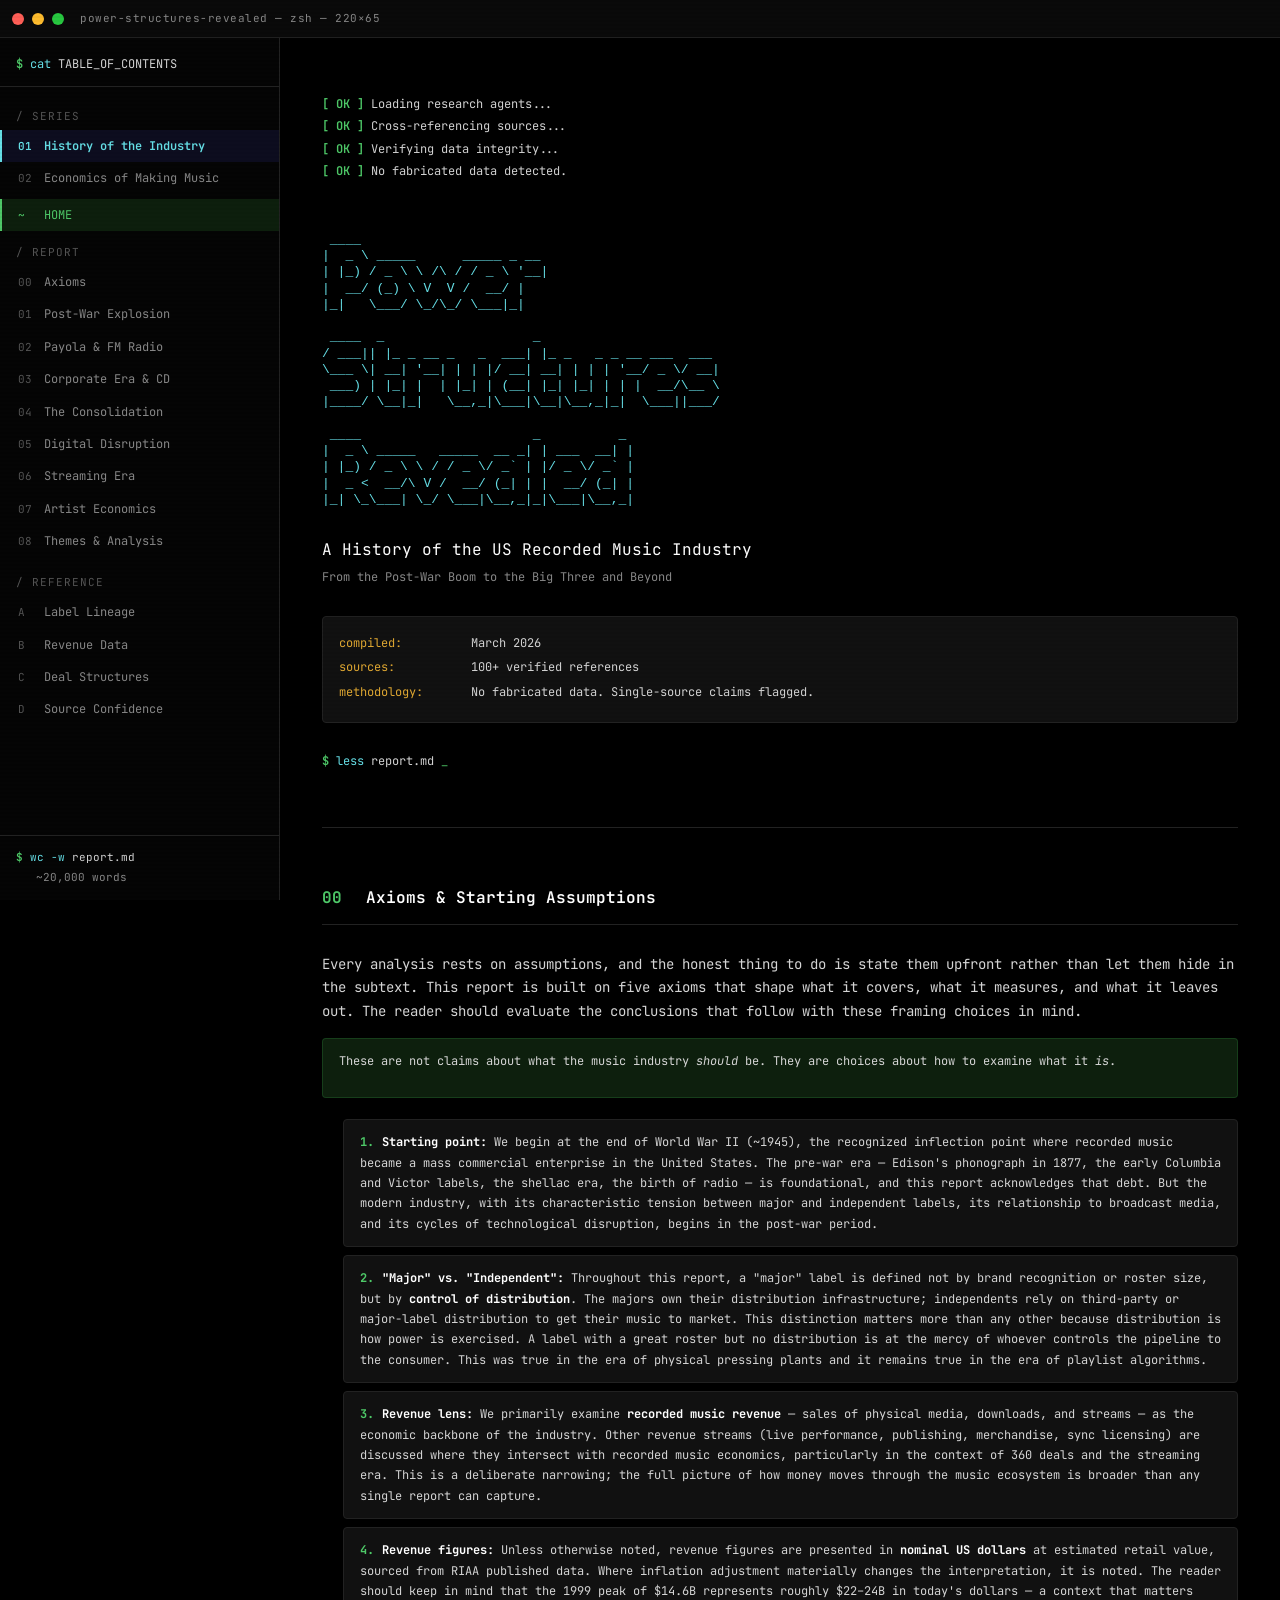
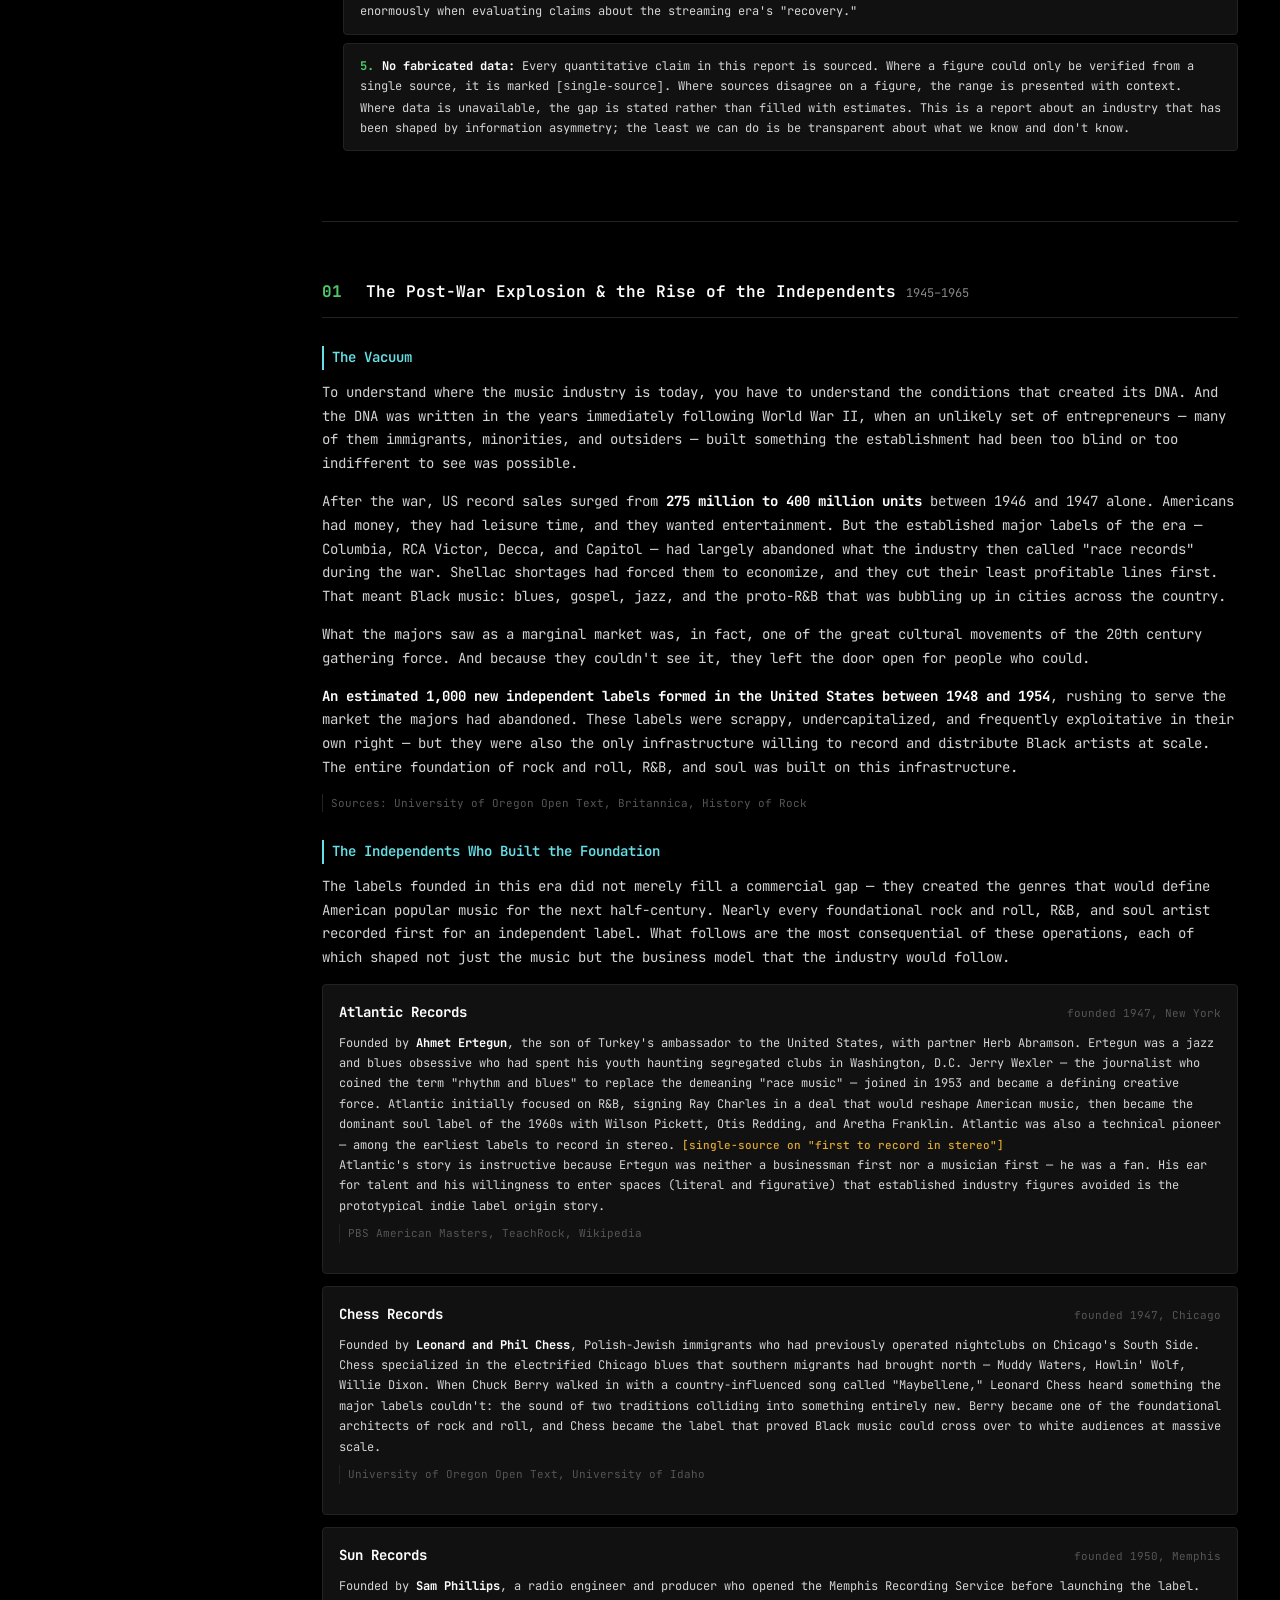
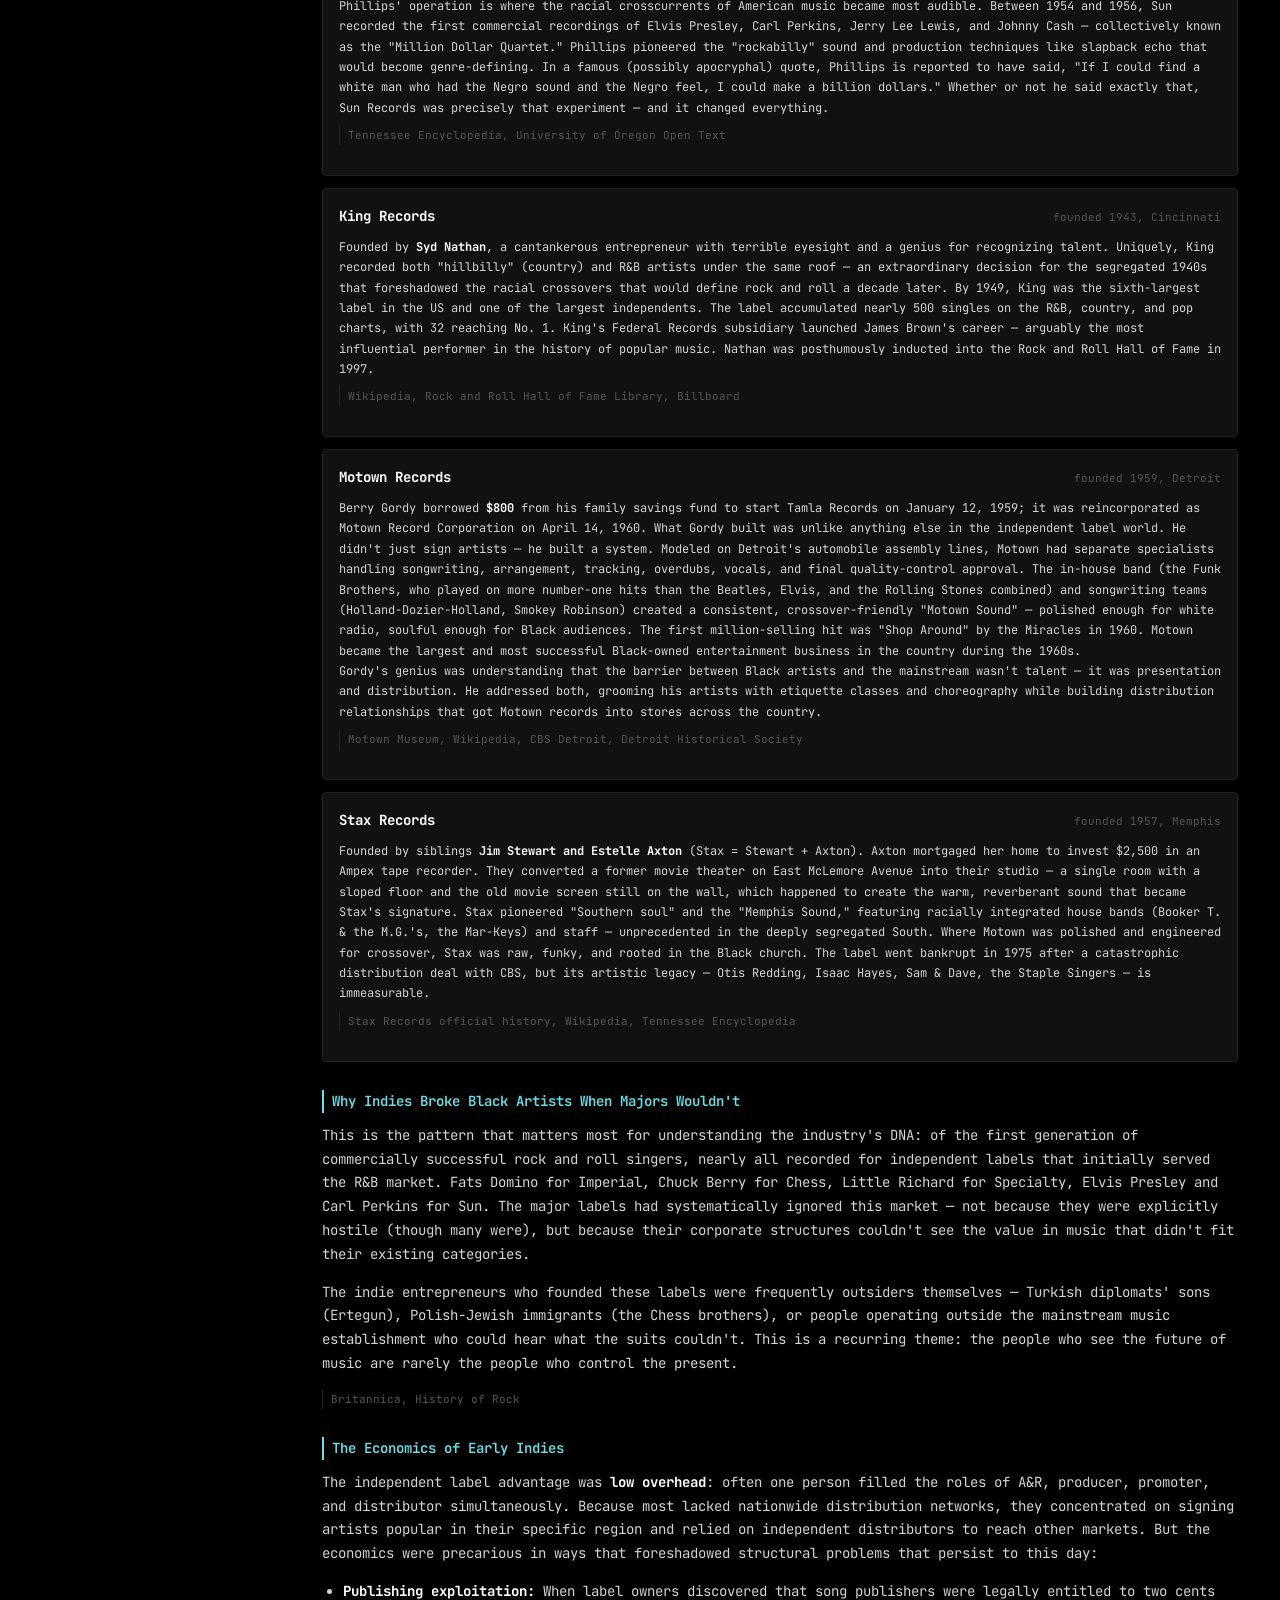
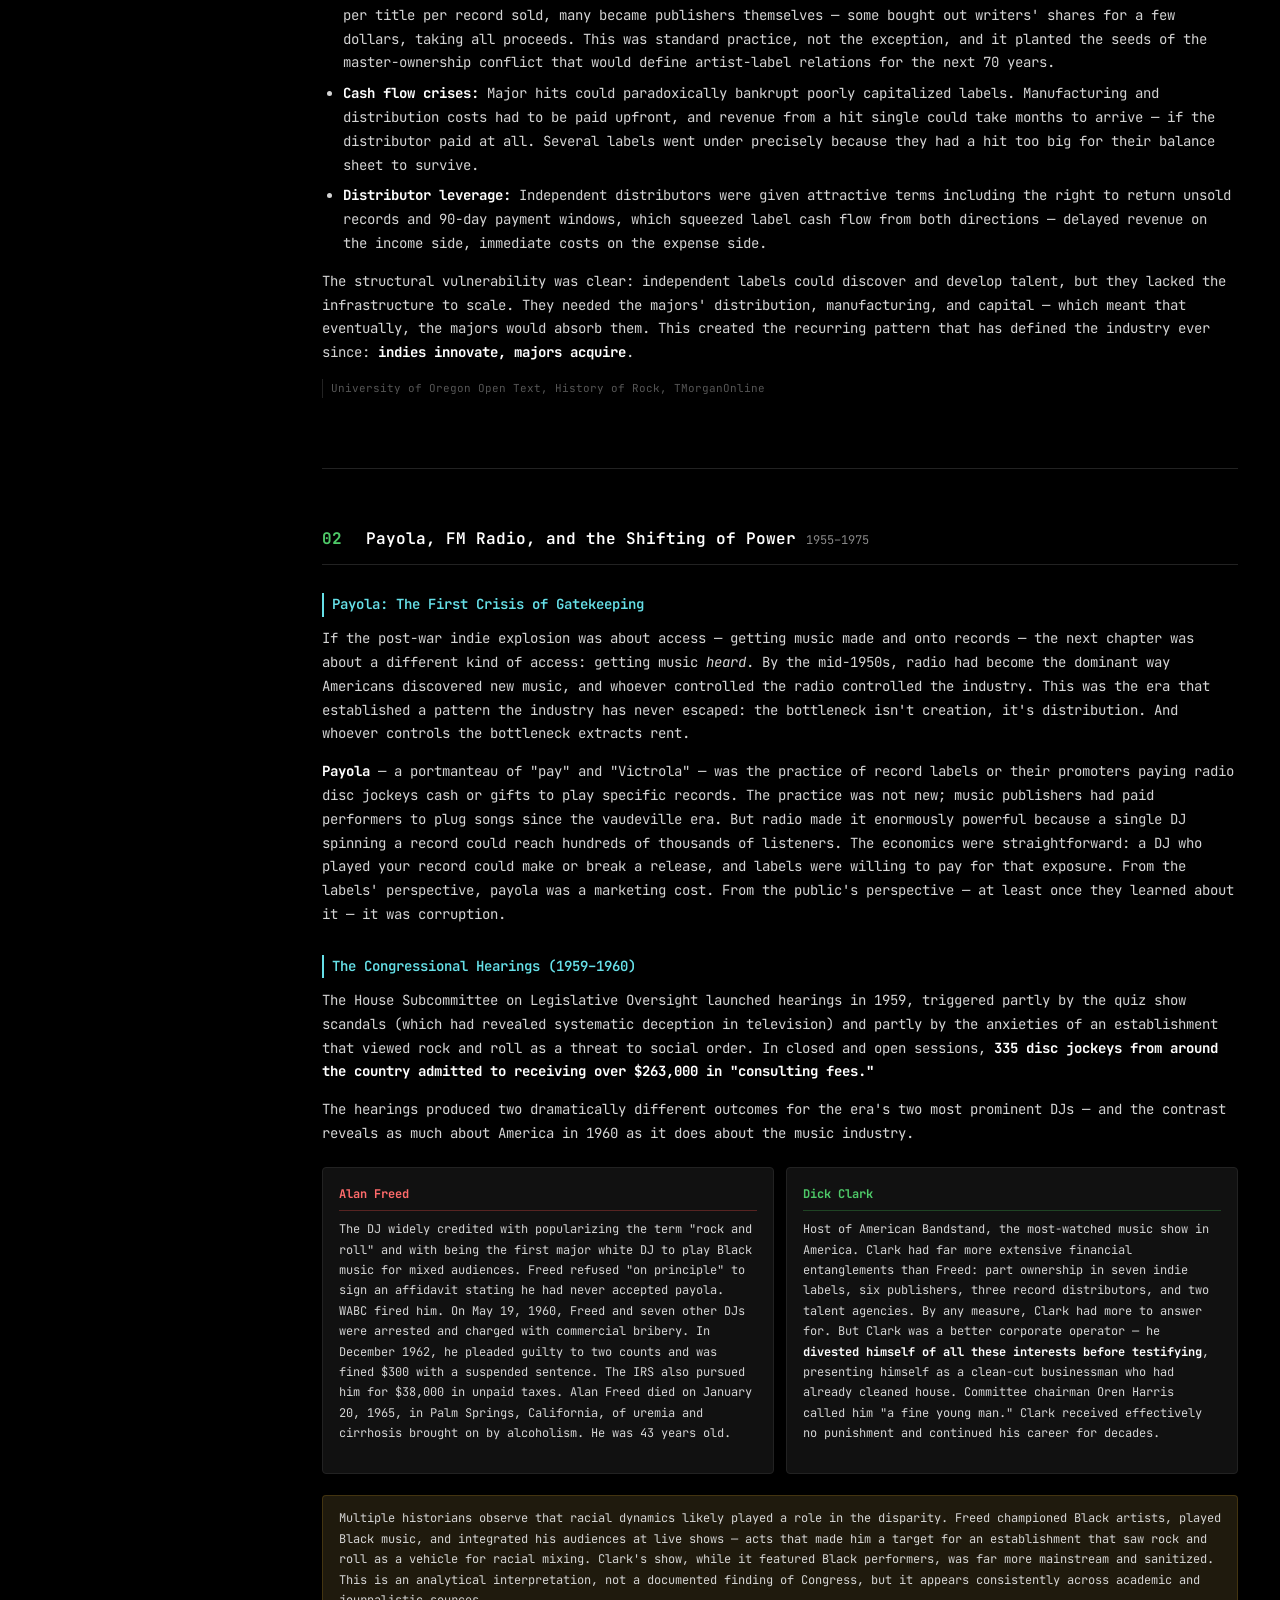
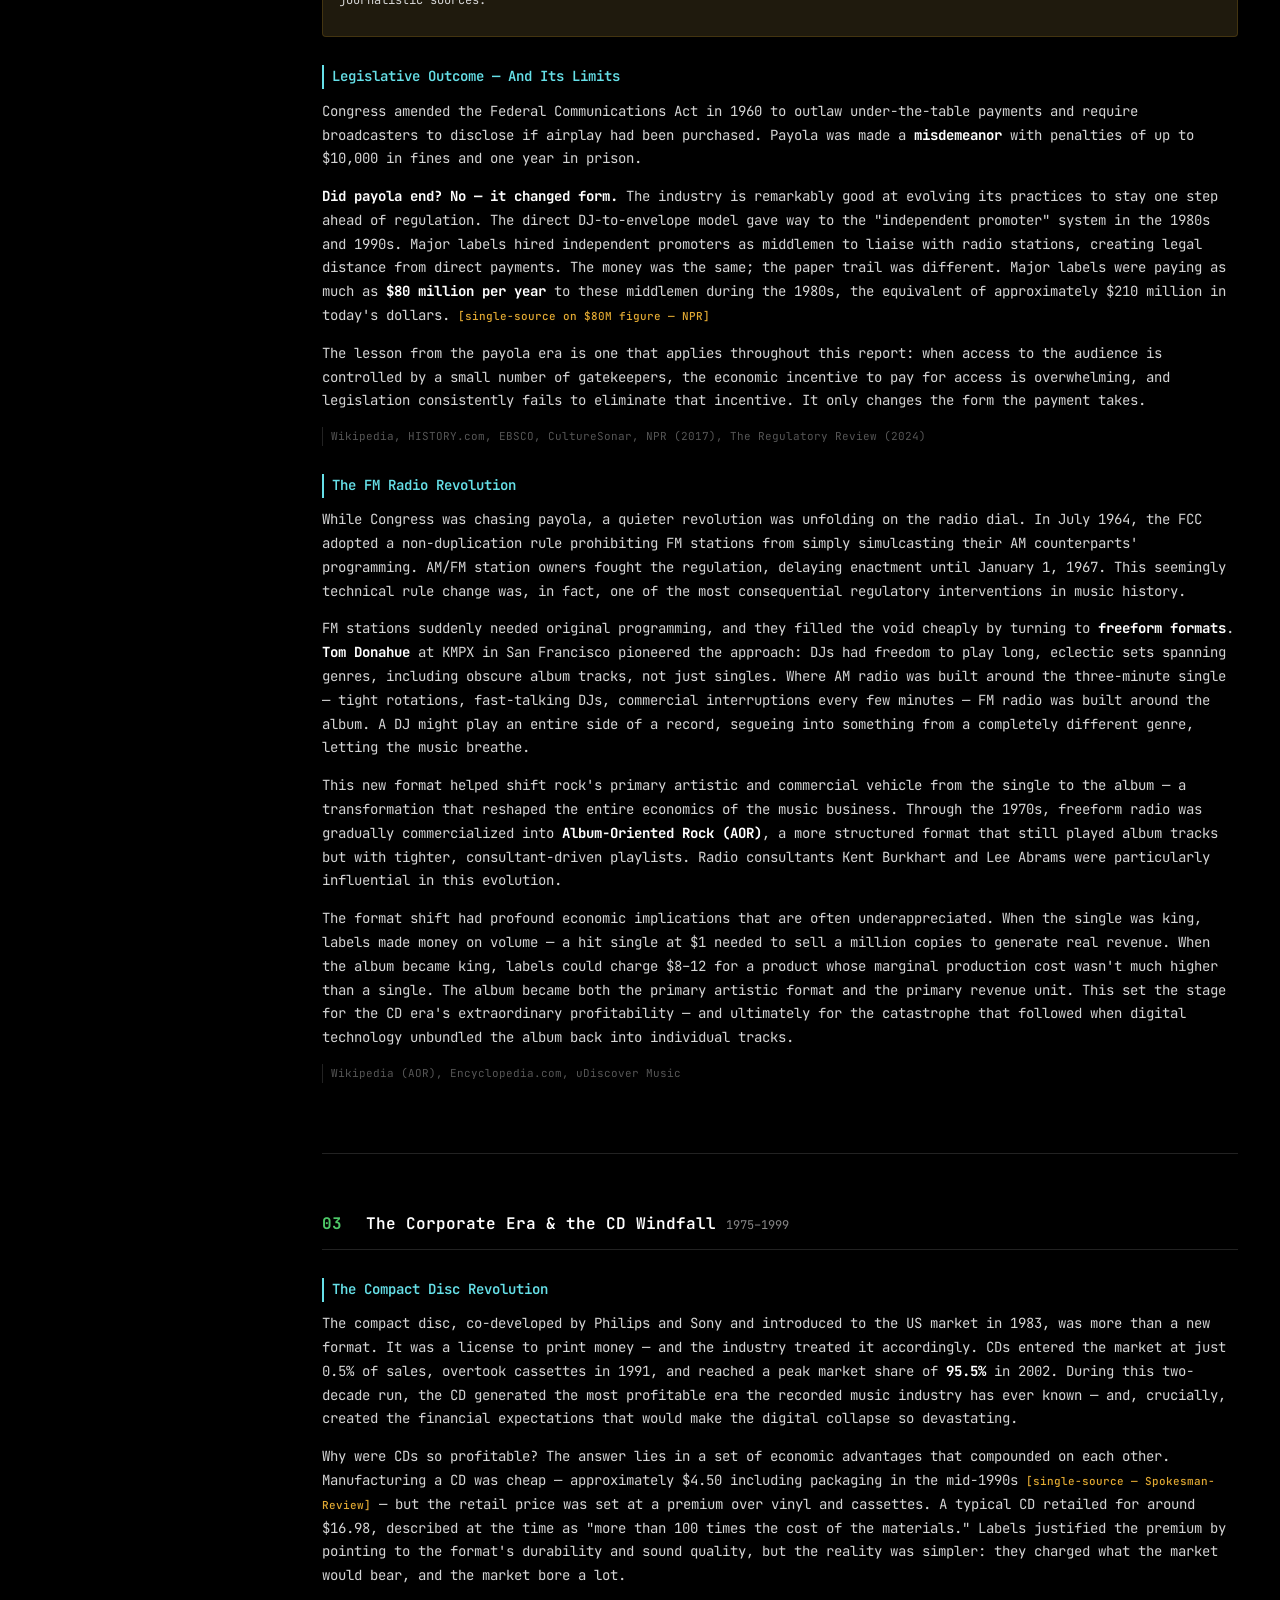
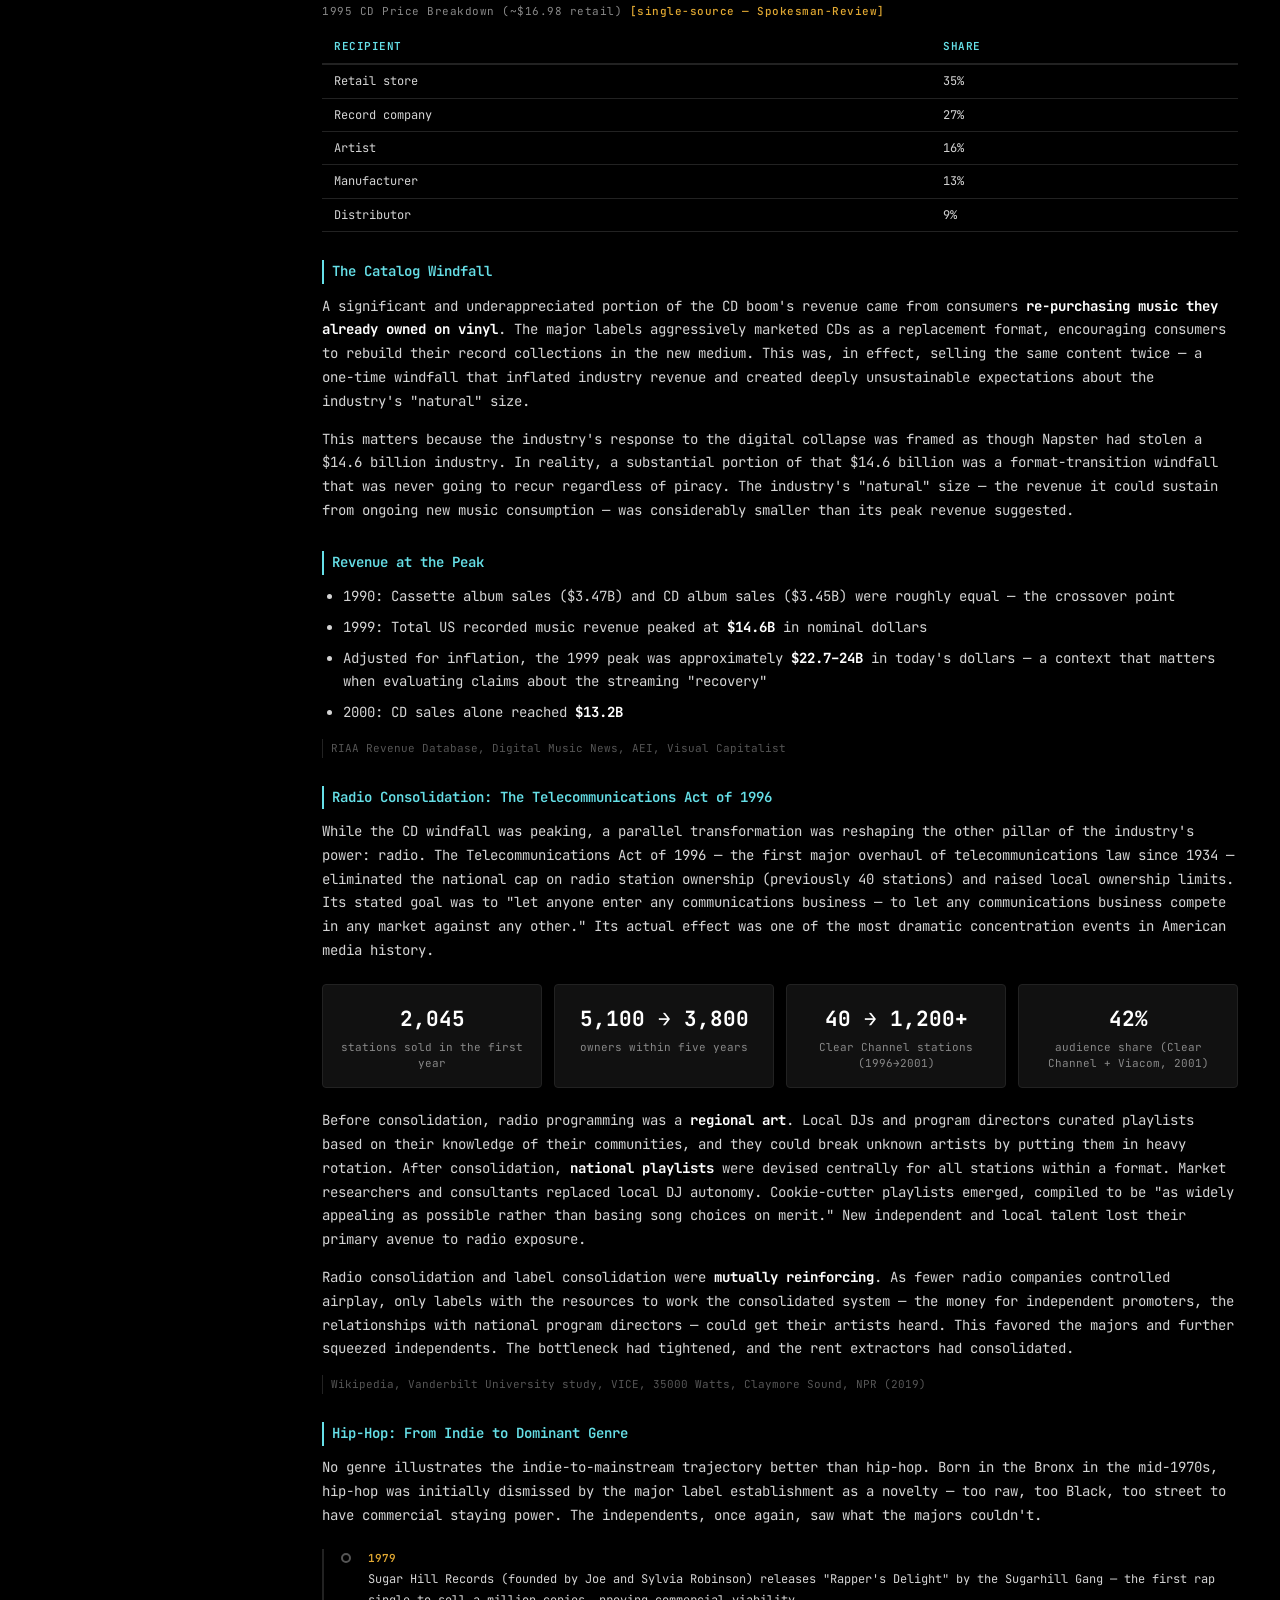
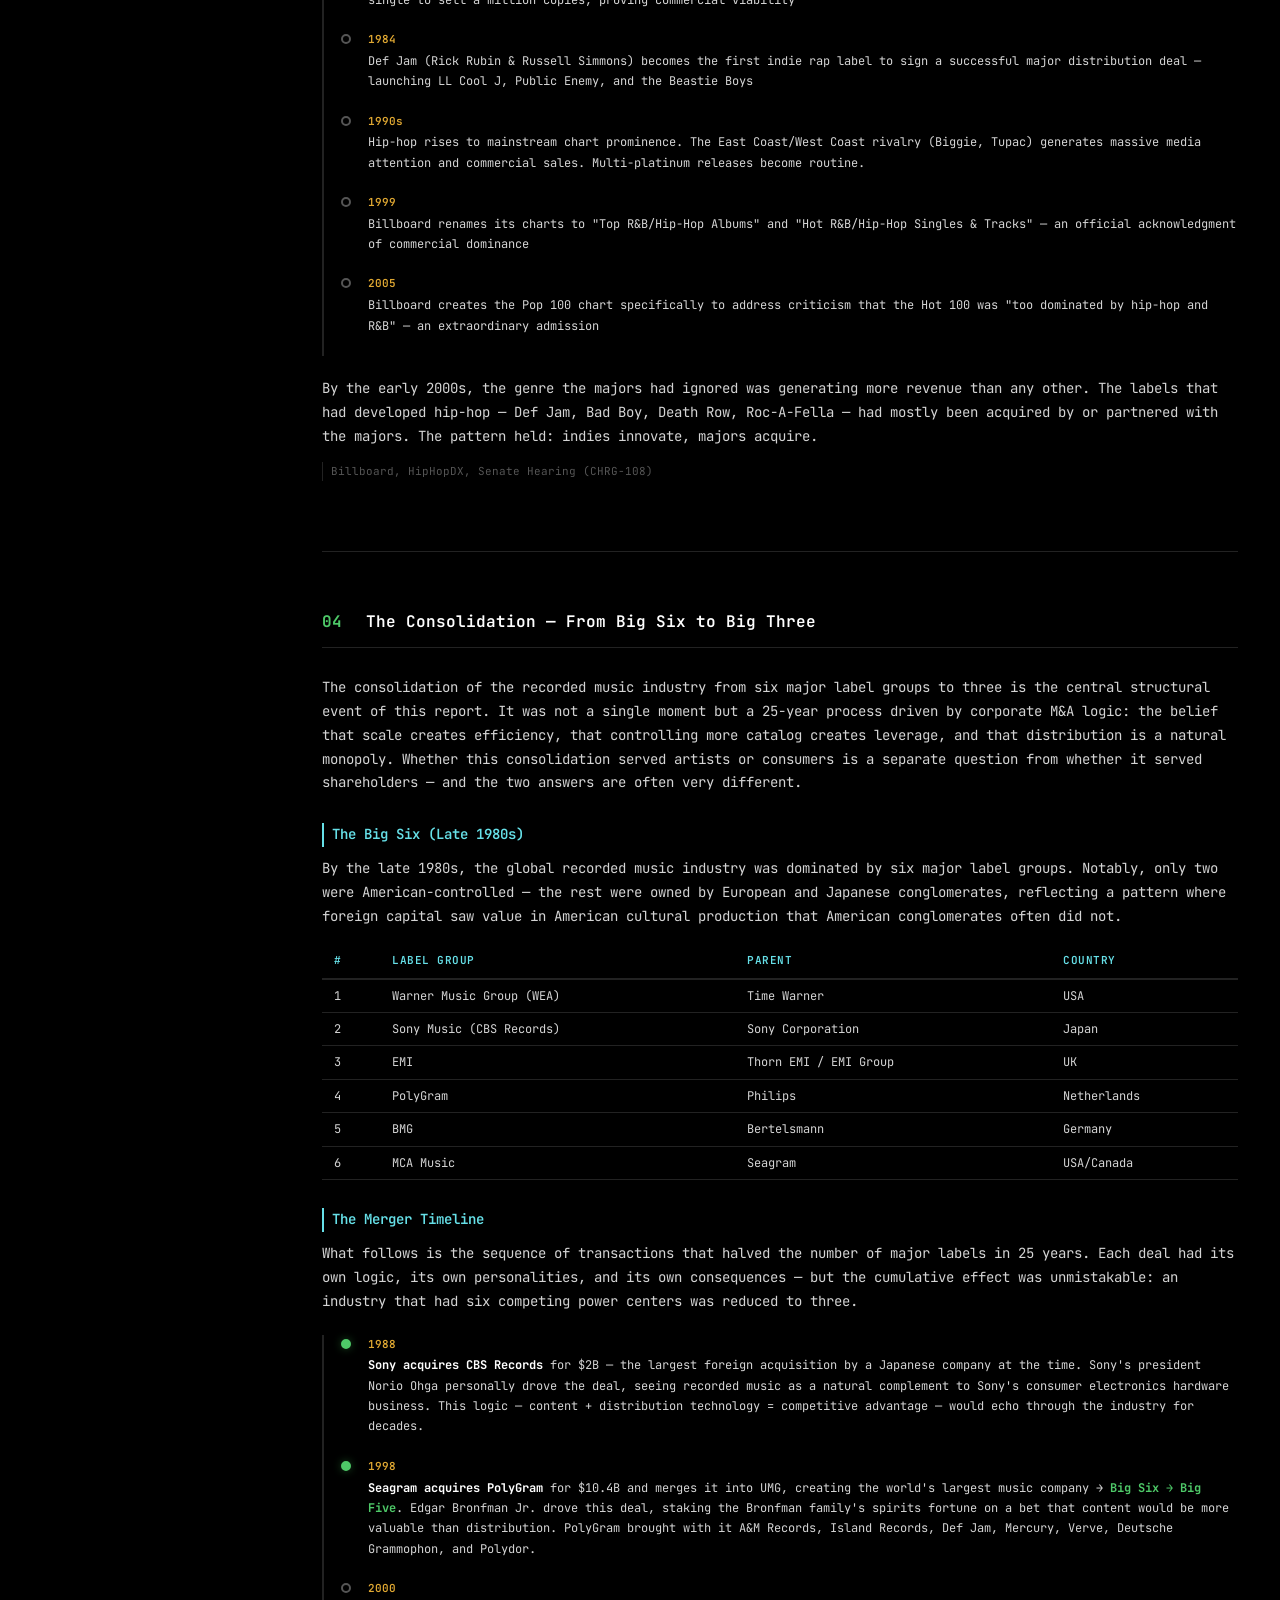
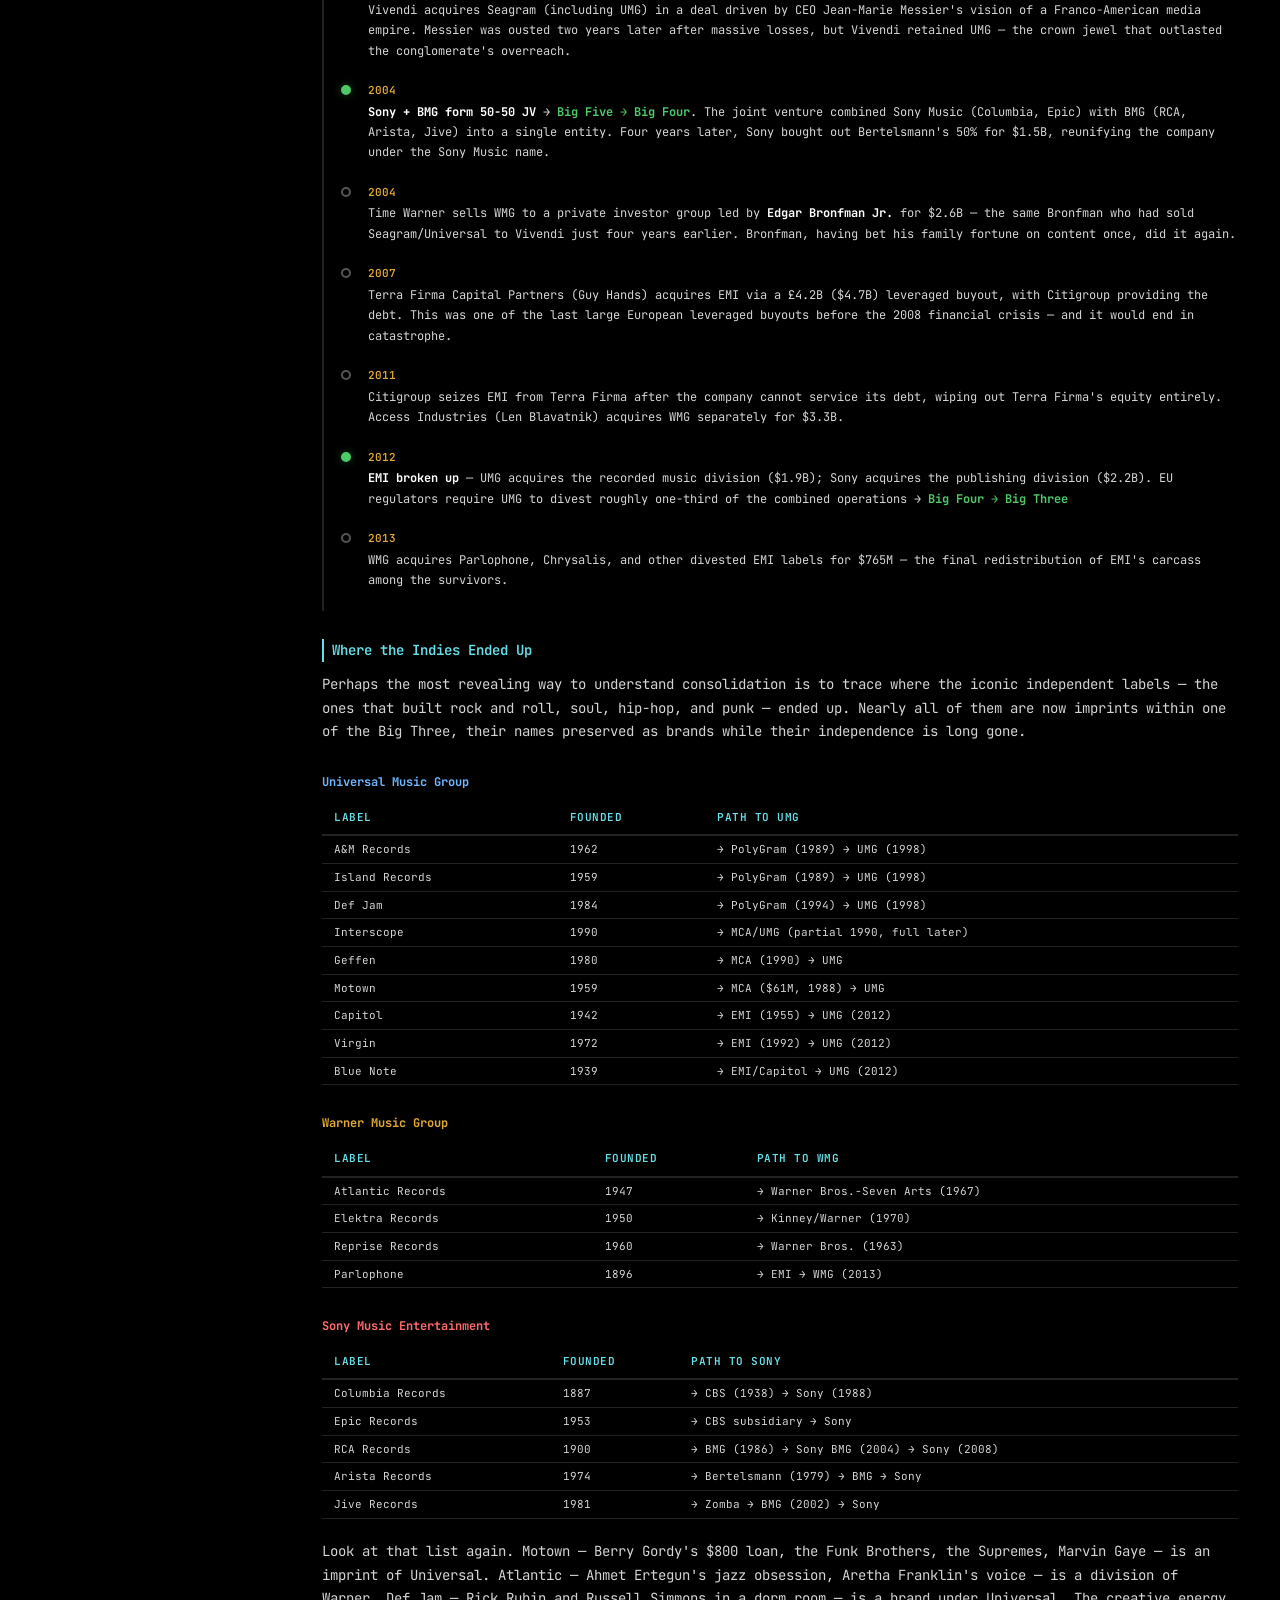
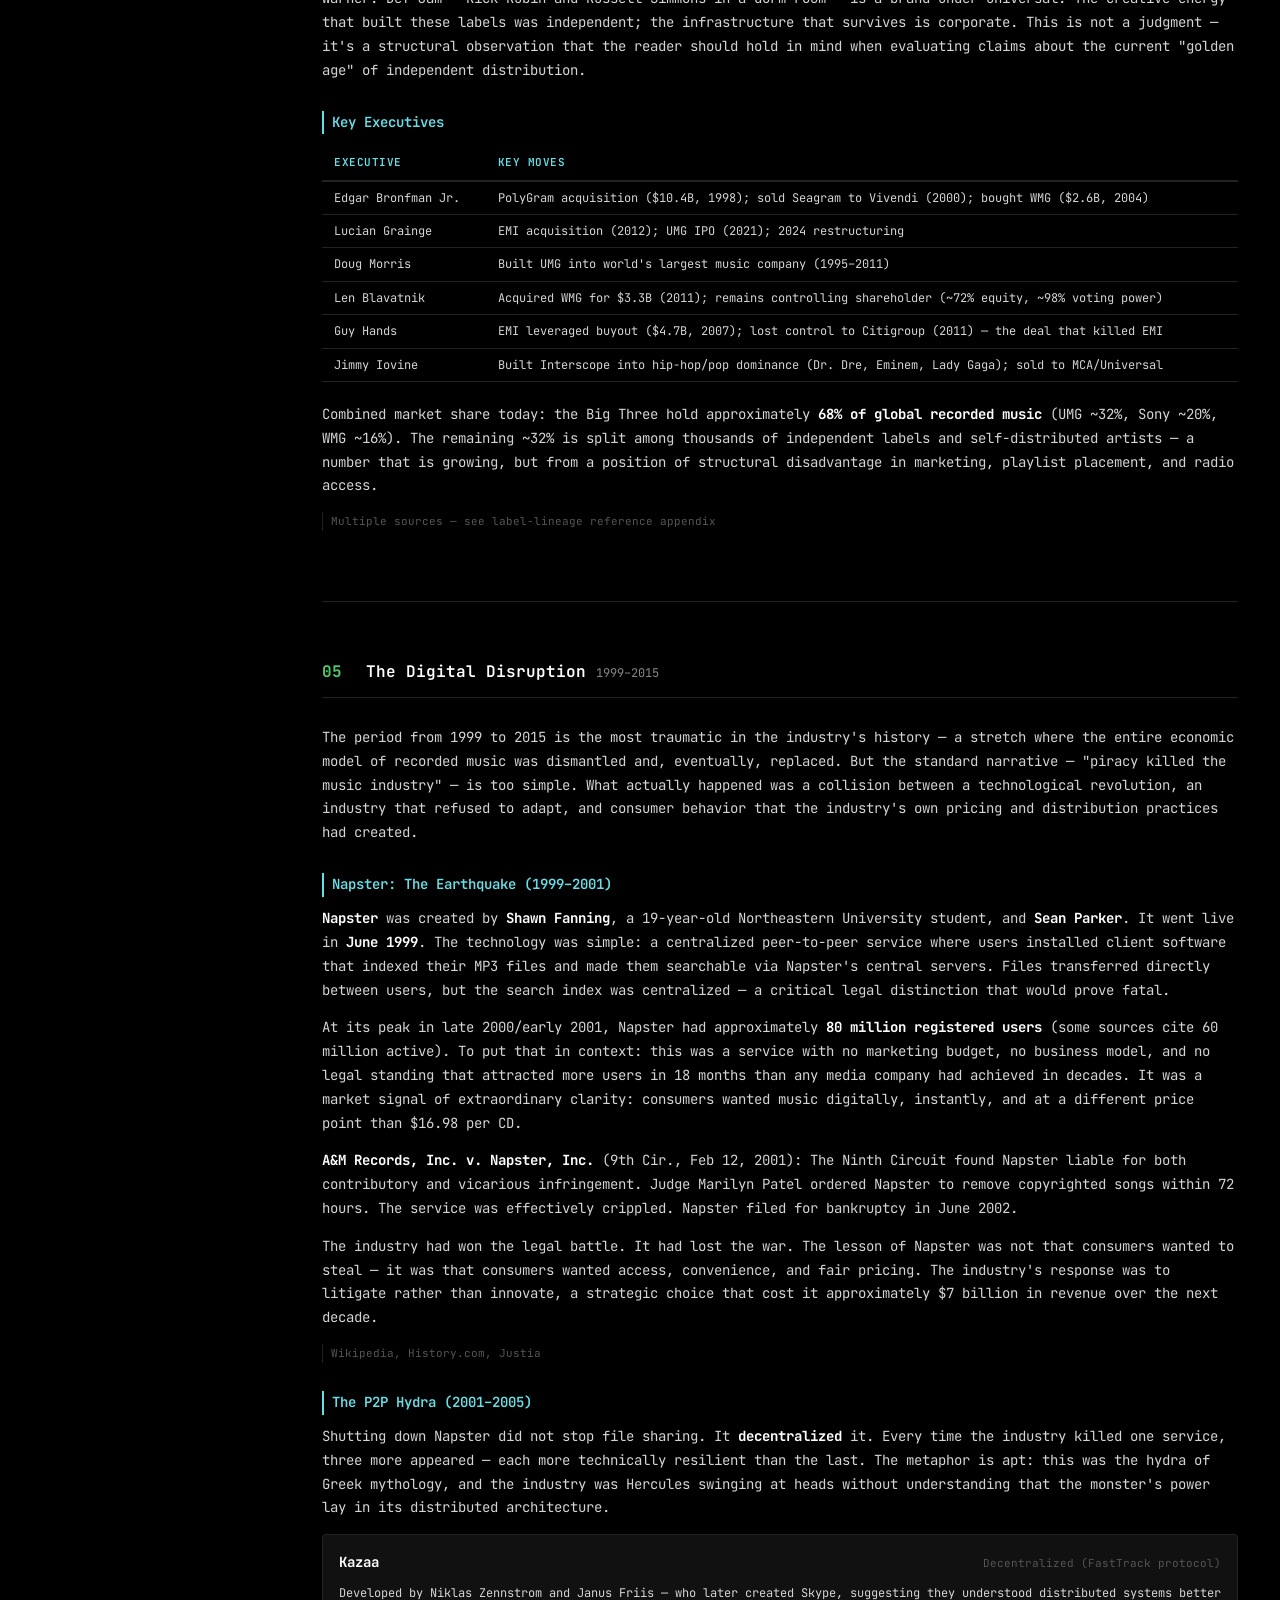
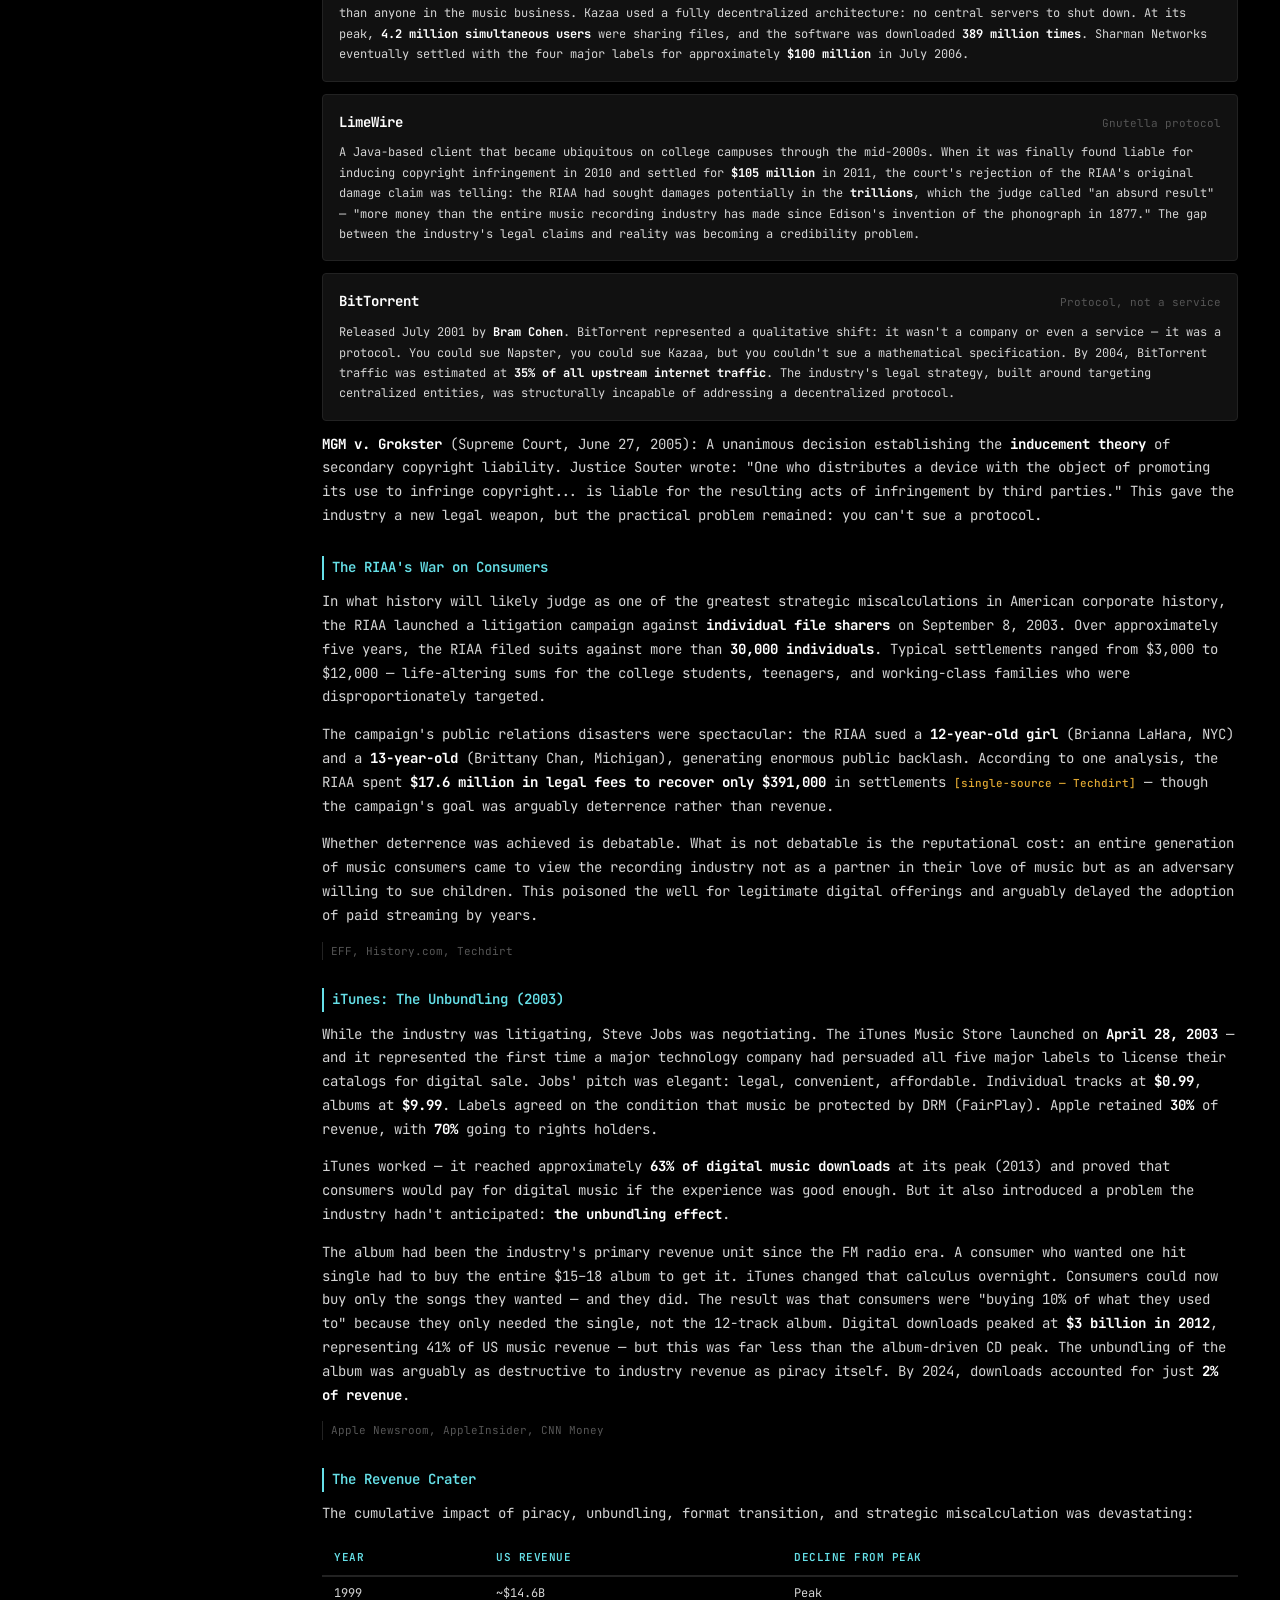
==== docs/report-01.html @ 0ba43ad5 "Fix series navigation links in sidebar TOC - Use dedicated series-link class for cross-page links to" ====
<!DOCTYPE html>
<html lang="en">
<head>
  <meta charset="UTF-8">
  <meta name="viewport" content="width=device-width, initial-scale=1.0">
  <title>Power Structures Revealed | US Music Industry History</title>
  <link rel="preconnect" href="https://fonts.googleapis.com">
  <link rel="preconnect" href="https://fonts.gstatic.com" crossorigin>
  <link href="https://fonts.googleapis.com/css2?family=JetBrains+Mono:wght@300;400;500;600;700&family=IBM+Plex+Mono:wght@300;400;500;600;700&display=swap" rel="stylesheet">
  <link rel="stylesheet" href="style.css">
</head>
<body>
  <div class="scanlines"></div>

  <div class="terminal-wrapper">
    <div class="terminal-bar">
      <div class="terminal-buttons">
        <span class="btn-close"></span>
        <span class="btn-minimize"></span>
        <span class="btn-maximize"></span>
      </div>
      <div class="terminal-title">power-structures-revealed — zsh — 220×65</div>
    </div>

    <div class="terminal-body">
      <nav class="sidebar" id="sidebar">
        <div class="sidebar-header">
          <span class="prompt">$</span> <span class="cmd">cat</span> TABLE_OF_CONTENTS
        </div>
        <div class="toc-content">
          <div class="toc-group">
            <div class="toc-group-label">/ SERIES</div>
            <a href="report-01.html" class="series-link series-current"><span class="toc-marker">01</span> History of the Industry</a>
            <a href="report-02.html" class="series-link"><span class="toc-marker">02</span> Economics of Making Music</a>
          </div>
          <a href="#hero" class="toc-link toc-top" data-section="hero">
            <span class="toc-marker">~</span> HOME
          </a>
          <div class="toc-group">
            <div class="toc-group-label">/ REPORT</div>
            <a href="#axioms" class="toc-link" data-section="axioms"><span class="toc-marker">00</span> Axioms</a>
            <a href="#part-1" class="toc-link" data-section="part-1"><span class="toc-marker">01</span> Post-War Explosion</a>
            <a href="#part-2" class="toc-link" data-section="part-2"><span class="toc-marker">02</span> Payola & FM Radio</a>
            <a href="#part-3" class="toc-link" data-section="part-3"><span class="toc-marker">03</span> Corporate Era & CD</a>
            <a href="#part-4" class="toc-link" data-section="part-4"><span class="toc-marker">04</span> The Consolidation</a>
            <a href="#part-5" class="toc-link" data-section="part-5"><span class="toc-marker">05</span> Digital Disruption</a>
            <a href="#part-6" class="toc-link" data-section="part-6"><span class="toc-marker">06</span> Streaming Era</a>
            <a href="#part-7" class="toc-link" data-section="part-7"><span class="toc-marker">07</span> Artist Economics</a>
            <a href="#part-8" class="toc-link" data-section="part-8"><span class="toc-marker">08</span> Themes & Analysis</a>
          </div>
          <div class="toc-group">
            <div class="toc-group-label">/ REFERENCE</div>
            <a href="#label-lineage" class="toc-link" data-section="label-lineage"><span class="toc-marker">A</span> Label Lineage</a>
            <a href="#revenue-data" class="toc-link" data-section="revenue-data"><span class="toc-marker">B</span> Revenue Data</a>
            <a href="#deal-structures" class="toc-link" data-section="deal-structures"><span class="toc-marker">C</span> Deal Structures</a>
            <a href="#source-confidence" class="toc-link" data-section="source-confidence"><span class="toc-marker">D</span> Source Confidence</a>
          </div>
        </div>
        <div class="sidebar-footer">
          <div class="sidebar-meta">
            <span class="prompt">$</span> <span class="cmd">wc -w</span> report.md<br>
            <span class="output">~20,000 words</span>
          </div>
        </div>
      </nav>

      <button class="mobile-toc-toggle" id="mobileToggle" aria-label="Toggle table of contents">
        <span class="hamburger"></span>
      </button>

      <main class="content" id="content">

        <!-- HERO -->
        <section class="section hero-section" id="hero">
          <div class="boot-sequence">
            <div class="boot-line"><span class="boot-ok">[  OK  ]</span> Loading research agents...</div>
            <div class="boot-line"><span class="boot-ok">[  OK  ]</span> Cross-referencing sources...</div>
            <div class="boot-line"><span class="boot-ok">[  OK  ]</span> Verifying data integrity...</div>
            <div class="boot-line"><span class="boot-ok">[  OK  ]</span> No fabricated data detected.</div>
            <div class="boot-line">&nbsp;</div>
          </div>
          <pre class="ascii-title">
 ____
|  _ \ _____      _____ _ __
| |_) / _ \ \ /\ / / _ \ '__|
|  __/ (_) \ V  V /  __/ |
|_|   \___/ \_/\_/ \___|_|

 ____  _                   _
/ ___|| |_ _ __ _   _  ___| |_ _   _ _ __ ___  ___
\___ \| __| '__| | | |/ __| __| | | | '__/ _ \/ __|
 ___) | |_| |  | |_| | (__| |_| |_| | | |  __/\__ \
|____/ \__|_|   \__,_|\___|\__|\__,_|_|  \___||___/

 ____                      _          _
|  _ \ _____   _____  __ _| | ___  __| |
| |_) / _ \ \ / / _ \/ _` | |/ _ \/ _` |
|  _ &lt;  __/\ V /  __/ (_| | |  __/ (_| |
|_| \_\___| \_/ \___|\__,_|_|\___|\__,_|
</pre>
          <div class="hero-subtitle">
            <p>A History of the US Recorded Music Industry</p>
            <p class="hero-tagline">From the Post-War Boom to the Big Three and Beyond</p>
          </div>
          <div class="hero-meta">
            <div class="meta-row">
              <span class="meta-label">compiled:</span>
              <span class="meta-value">March 2026</span>
            </div>
            <div class="meta-row">
              <span class="meta-label">sources:</span>
              <span class="meta-value">100+ verified references</span>
            </div>
            <div class="meta-row">
              <span class="meta-label">methodology:</span>
              <span class="meta-value">No fabricated data. Single-source claims flagged.</span>
            </div>
          </div>
          <div class="scroll-prompt">
            <span class="prompt">$</span> <span class="cmd">less</span> report.md <span class="cursor-blink">_</span>
          </div>
        </section>

        <!-- AXIOMS -->
        <section class="section" id="axioms">
          <div class="section-header">
            <span class="section-number">00</span>
            <h2>Axioms & Starting Assumptions</h2>
          </div>
          <div class="section-body">
            <p>Every analysis rests on assumptions, and the honest thing to do is state them upfront rather than let them hide in the subtext. This report is built on five axioms that shape what it covers, what it measures, and what it leaves out. The reader should evaluate the conclusions that follow with these framing choices in mind.</p>
            <div class="callout callout-axiom">
              <p>These are not claims about what the music industry <em>should</em> be. They are choices about how to examine what it <em>is</em>.</p>
            </div>
            <ol class="axiom-list">
              <li><strong>Starting point:</strong> We begin at the end of World War II (~1945), the recognized inflection point where recorded music became a mass commercial enterprise in the United States. The pre-war era — Edison's phonograph in 1877, the early Columbia and Victor labels, the shellac era, the birth of radio — is foundational, and this report acknowledges that debt. But the modern industry, with its characteristic tension between major and independent labels, its relationship to broadcast media, and its cycles of technological disruption, begins in the post-war period.</li>
              <li><strong>"Major" vs. "Independent":</strong> Throughout this report, a "major" label is defined not by brand recognition or roster size, but by <strong>control of distribution</strong>. The majors own their distribution infrastructure; independents rely on third-party or major-label distribution to get their music to market. This distinction matters more than any other because distribution is how power is exercised. A label with a great roster but no distribution is at the mercy of whoever controls the pipeline to the consumer. This was true in the era of physical pressing plants and it remains true in the era of playlist algorithms.</li>
              <li><strong>Revenue lens:</strong> We primarily examine <strong>recorded music revenue</strong> — sales of physical media, downloads, and streams — as the economic backbone of the industry. Other revenue streams (live performance, publishing, merchandise, sync licensing) are discussed where they intersect with recorded music economics, particularly in the context of 360 deals and the streaming era. This is a deliberate narrowing; the full picture of how money moves through the music ecosystem is broader than any single report can capture.</li>
              <li><strong>Revenue figures:</strong> Unless otherwise noted, revenue figures are presented in <strong>nominal US dollars</strong> at estimated retail value, sourced from RIAA published data. Where inflation adjustment materially changes the interpretation, it is noted. The reader should keep in mind that the 1999 peak of $14.6B represents roughly $22–24B in today's dollars — a context that matters enormously when evaluating claims about the streaming era's "recovery."</li>
              <li><strong>No fabricated data:</strong> Every quantitative claim in this report is sourced. Where a figure could only be verified from a single source, it is marked <code>[single-source]</code>. Where sources disagree on a figure, the range is presented with context. Where data is unavailable, the gap is stated rather than filled with estimates. This is a report about an industry that has been shaped by information asymmetry; the least we can do is be transparent about what we know and don't know.</li>
            </ol>
          </div>
        </section>

        <!-- PART 1 -->
        <section class="section" id="part-1">
          <div class="section-header">
            <span class="section-number">01</span>
            <h2>The Post-War Explosion & the Rise of the Independents <span class="date-range">1945–1965</span></h2>
          </div>
          <div class="section-body">

            <h3>The Vacuum</h3>
            <p>To understand where the music industry is today, you have to understand the conditions that created its DNA. And the DNA was written in the years immediately following World War II, when an unlikely set of entrepreneurs — many of them immigrants, minorities, and outsiders — built something the establishment had been too blind or too indifferent to see was possible.</p>
            <p>After the war, US record sales surged from <strong>275 million to 400 million units</strong> between 1946 and 1947 alone. Americans had money, they had leisure time, and they wanted entertainment. But the established major labels of the era — Columbia, RCA Victor, Decca, and Capitol — had largely abandoned what the industry then called "race records" during the war. Shellac shortages had forced them to economize, and they cut their least profitable lines first. That meant Black music: blues, gospel, jazz, and the proto-R&B that was bubbling up in cities across the country.</p>
            <p>What the majors saw as a marginal market was, in fact, one of the great cultural movements of the 20th century gathering force. And because they couldn't see it, they left the door open for people who could.</p>
            <p><strong>An estimated 1,000 new independent labels formed in the United States between 1948 and 1954</strong>, rushing to serve the market the majors had abandoned. These labels were scrappy, undercapitalized, and frequently exploitative in their own right — but they were also the only infrastructure willing to record and distribute Black artists at scale. The entire foundation of rock and roll, R&B, and soul was built on this infrastructure.</p>
            <cite>Sources: University of Oregon Open Text, Britannica, History of Rock</cite>

            <h3>The Independents Who Built the Foundation</h3>
            <p>The labels founded in this era did not merely fill a commercial gap — they created the genres that would define American popular music for the next half-century. Nearly every foundational rock and roll, R&B, and soul artist recorded first for an independent label. What follows are the most consequential of these operations, each of which shaped not just the music but the business model that the industry would follow.</p>

            <div class="label-card">
              <div class="label-header">
                <span class="label-name">Atlantic Records</span>
                <span class="label-meta">founded 1947, New York</span>
              </div>
              <p>Founded by <strong>Ahmet Ertegun</strong>, the son of Turkey's ambassador to the United States, with partner Herb Abramson. Ertegun was a jazz and blues obsessive who had spent his youth haunting segregated clubs in Washington, D.C. Jerry Wexler — the journalist who coined the term "rhythm and blues" to replace the demeaning "race music" — joined in 1953 and became a defining creative force. Atlantic initially focused on R&B, signing Ray Charles in a deal that would reshape American music, then became the dominant soul label of the 1960s with Wilson Pickett, Otis Redding, and Aretha Franklin. Atlantic was also a technical pioneer — among the earliest labels to record in stereo. <span class="flag">[single-source on "first to record in stereo"]</span></p>
              <p>Atlantic's story is instructive because Ertegun was neither a businessman first nor a musician first — he was a fan. His ear for talent and his willingness to enter spaces (literal and figurative) that established industry figures avoided is the prototypical indie label origin story.</p>
              <cite>PBS American Masters, TeachRock, Wikipedia</cite>
            </div>

            <div class="label-card">
              <div class="label-header">
                <span class="label-name">Chess Records</span>
                <span class="label-meta">founded 1947, Chicago</span>
              </div>
              <p>Founded by <strong>Leonard and Phil Chess</strong>, Polish-Jewish immigrants who had previously operated nightclubs on Chicago's South Side. Chess specialized in the electrified Chicago blues that southern migrants had brought north — Muddy Waters, Howlin' Wolf, Willie Dixon. When Chuck Berry walked in with a country-influenced song called "Maybellene," Leonard Chess heard something the major labels couldn't: the sound of two traditions colliding into something entirely new. Berry became one of the foundational architects of rock and roll, and Chess became the label that proved Black music could cross over to white audiences at massive scale.</p>
              <cite>University of Oregon Open Text, University of Idaho</cite>
            </div>

            <div class="label-card">
              <div class="label-header">
                <span class="label-name">Sun Records</span>
                <span class="label-meta">founded 1950, Memphis</span>
              </div>
              <p>Founded by <strong>Sam Phillips</strong>, a radio engineer and producer who opened the Memphis Recording Service before launching the label. Phillips' operation is where the racial crosscurrents of American music became most audible. Between 1954 and 1956, Sun recorded the first commercial recordings of Elvis Presley, Carl Perkins, Jerry Lee Lewis, and Johnny Cash — collectively known as the "Million Dollar Quartet." Phillips pioneered the "rockabilly" sound and production techniques like slapback echo that would become genre-defining. In a famous (possibly apocryphal) quote, Phillips is reported to have said, "If I could find a white man who had the Negro sound and the Negro feel, I could make a billion dollars." Whether or not he said exactly that, Sun Records was precisely that experiment — and it changed everything.</p>
              <cite>Tennessee Encyclopedia, University of Oregon Open Text</cite>
            </div>

            <div class="label-card">
              <div class="label-header">
                <span class="label-name">King Records</span>
                <span class="label-meta">founded 1943, Cincinnati</span>
              </div>
              <p>Founded by <strong>Syd Nathan</strong>, a cantankerous entrepreneur with terrible eyesight and a genius for recognizing talent. Uniquely, King recorded both "hillbilly" (country) and R&B artists under the same roof — an extraordinary decision for the segregated 1940s that foreshadowed the racial crossovers that would define rock and roll a decade later. By 1949, King was the sixth-largest label in the US and one of the largest independents. The label accumulated nearly 500 singles on the R&B, country, and pop charts, with 32 reaching No. 1. King's Federal Records subsidiary launched James Brown's career — arguably the most influential performer in the history of popular music. Nathan was posthumously inducted into the Rock and Roll Hall of Fame in 1997.</p>
              <cite>Wikipedia, Rock and Roll Hall of Fame Library, Billboard</cite>
            </div>

            <div class="label-card">
              <div class="label-header">
                <span class="label-name">Motown Records</span>
                <span class="label-meta">founded 1959, Detroit</span>
              </div>
              <p>Berry Gordy borrowed <strong>$800</strong> from his family savings fund to start Tamla Records on January 12, 1959; it was reincorporated as Motown Record Corporation on April 14, 1960. What Gordy built was unlike anything else in the independent label world. He didn't just sign artists — he built a system. Modeled on Detroit's automobile assembly lines, Motown had separate specialists handling songwriting, arrangement, tracking, overdubs, vocals, and final quality-control approval. The in-house band (the Funk Brothers, who played on more number-one hits than the Beatles, Elvis, and the Rolling Stones combined) and songwriting teams (Holland-Dozier-Holland, Smokey Robinson) created a consistent, crossover-friendly "Motown Sound" — polished enough for white radio, soulful enough for Black audiences. The first million-selling hit was "Shop Around" by the Miracles in 1960. Motown became the largest and most successful Black-owned entertainment business in the country during the 1960s.</p>
              <p>Gordy's genius was understanding that the barrier between Black artists and the mainstream wasn't talent — it was presentation and distribution. He addressed both, grooming his artists with etiquette classes and choreography while building distribution relationships that got Motown records into stores across the country.</p>
              <cite>Motown Museum, Wikipedia, CBS Detroit, Detroit Historical Society</cite>
            </div>

            <div class="label-card">
              <div class="label-header">
                <span class="label-name">Stax Records</span>
                <span class="label-meta">founded 1957, Memphis</span>
              </div>
              <p>Founded by siblings <strong>Jim Stewart and Estelle Axton</strong> (Stax = Stewart + Axton). Axton mortgaged her home to invest $2,500 in an Ampex tape recorder. They converted a former movie theater on East McLemore Avenue into their studio — a single room with a sloped floor and the old movie screen still on the wall, which happened to create the warm, reverberant sound that became Stax's signature. Stax pioneered "Southern soul" and the "Memphis Sound," featuring racially integrated house bands (Booker T. & the M.G.'s, the Mar-Keys) and staff — unprecedented in the deeply segregated South. Where Motown was polished and engineered for crossover, Stax was raw, funky, and rooted in the Black church. The label went bankrupt in 1975 after a catastrophic distribution deal with CBS, but its artistic legacy — Otis Redding, Isaac Hayes, Sam & Dave, the Staple Singers — is immeasurable.</p>
              <cite>Stax Records official history, Wikipedia, Tennessee Encyclopedia</cite>
            </div>

            <h3>Why Indies Broke Black Artists When Majors Wouldn't</h3>
            <p>This is the pattern that matters most for understanding the industry's DNA: of the first generation of commercially successful rock and roll singers, nearly all recorded for independent labels that initially served the R&B market. Fats Domino for Imperial, Chuck Berry for Chess, Little Richard for Specialty, Elvis Presley and Carl Perkins for Sun. The major labels had systematically ignored this market — not because they were explicitly hostile (though many were), but because their corporate structures couldn't see the value in music that didn't fit their existing categories.</p>
            <p>The indie entrepreneurs who founded these labels were frequently outsiders themselves — Turkish diplomats' sons (Ertegun), Polish-Jewish immigrants (the Chess brothers), or people operating outside the mainstream music establishment who could hear what the suits couldn't. This is a recurring theme: the people who see the future of music are rarely the people who control the present.</p>
            <cite>Britannica, History of Rock</cite>

            <h3>The Economics of Early Indies</h3>
            <p>The independent label advantage was <strong>low overhead</strong>: often one person filled the roles of A&R, producer, promoter, and distributor simultaneously. Because most lacked nationwide distribution networks, they concentrated on signing artists popular in their specific region and relied on independent distributors to reach other markets. But the economics were precarious in ways that foreshadowed structural problems that persist to this day:</p>
            <ul>
              <li><strong>Publishing exploitation:</strong> When label owners discovered that song publishers were legally entitled to two cents per title per record sold, many became publishers themselves — some bought out writers' shares for a few dollars, taking all proceeds. This was standard practice, not the exception, and it planted the seeds of the master-ownership conflict that would define artist-label relations for the next 70 years.</li>
              <li><strong>Cash flow crises:</strong> Major hits could paradoxically bankrupt poorly capitalized labels. Manufacturing and distribution costs had to be paid upfront, and revenue from a hit single could take months to arrive — if the distributor paid at all. Several labels went under precisely because they had a hit too big for their balance sheet to survive.</li>
              <li><strong>Distributor leverage:</strong> Independent distributors were given attractive terms including the right to return unsold records and 90-day payment windows, which squeezed label cash flow from both directions — delayed revenue on the income side, immediate costs on the expense side.</li>
            </ul>
            <p>The structural vulnerability was clear: independent labels could discover and develop talent, but they lacked the infrastructure to scale. They needed the majors' distribution, manufacturing, and capital — which meant that eventually, the majors would absorb them. This created the recurring pattern that has defined the industry ever since: <strong>indies innovate, majors acquire</strong>.</p>
            <cite>University of Oregon Open Text, History of Rock, TMorganOnline</cite>
          </div>
        </section>

        <!-- PART 2 -->
        <section class="section" id="part-2">
          <div class="section-header">
            <span class="section-number">02</span>
            <h2>Payola, FM Radio, and the Shifting of Power <span class="date-range">1955–1975</span></h2>
          </div>
          <div class="section-body">

            <h3>Payola: The First Crisis of Gatekeeping</h3>
            <p>If the post-war indie explosion was about access — getting music made and onto records — the next chapter was about a different kind of access: getting music <em>heard</em>. By the mid-1950s, radio had become the dominant way Americans discovered new music, and whoever controlled the radio controlled the industry. This was the era that established a pattern the industry has never escaped: the bottleneck isn't creation, it's distribution. And whoever controls the bottleneck extracts rent.</p>
            <p><strong>Payola</strong> — a portmanteau of "pay" and "Victrola" — was the practice of record labels or their promoters paying radio disc jockeys cash or gifts to play specific records. The practice was not new; music publishers had paid performers to plug songs since the vaudeville era. But radio made it enormously powerful because a single DJ spinning a record could reach hundreds of thousands of listeners. The economics were straightforward: a DJ who played your record could make or break a release, and labels were willing to pay for that exposure. From the labels' perspective, payola was a marketing cost. From the public's perspective — at least once they learned about it — it was corruption.</p>

            <h3>The Congressional Hearings (1959–1960)</h3>
            <p>The House Subcommittee on Legislative Oversight launched hearings in 1959, triggered partly by the quiz show scandals (which had revealed systematic deception in television) and partly by the anxieties of an establishment that viewed rock and roll as a threat to social order. In closed and open sessions, <strong>335 disc jockeys from around the country admitted to receiving over $263,000 in "consulting fees."</strong></p>
            <p>The hearings produced two dramatically different outcomes for the era's two most prominent DJs — and the contrast reveals as much about America in 1960 as it does about the music industry.</p>

            <div class="comparison-box">
              <div class="comparison-col">
                <div class="comparison-header comparison-negative">Alan Freed</div>
                <p>The DJ widely credited with popularizing the term "rock and roll" and with being the first major white DJ to play Black music for mixed audiences. Freed refused "on principle" to sign an affidavit stating he had never accepted payola. WABC fired him. On May 19, 1960, Freed and seven other DJs were arrested and charged with commercial bribery. In December 1962, he pleaded guilty to two counts and was fined $300 with a suspended sentence. The IRS also pursued him for $38,000 in unpaid taxes. Alan Freed died on January 20, 1965, in Palm Springs, California, of uremia and cirrhosis brought on by alcoholism. He was 43 years old.</p>
              </div>
              <div class="comparison-col">
                <div class="comparison-header comparison-positive">Dick Clark</div>
                <p>Host of American Bandstand, the most-watched music show in America. Clark had far more extensive financial entanglements than Freed: part ownership in seven indie labels, six publishers, three record distributors, and two talent agencies. By any measure, Clark had more to answer for. But Clark was a better corporate operator — he <strong>divested himself of all these interests before testifying</strong>, presenting himself as a clean-cut businessman who had already cleaned house. Committee chairman Oren Harris called him "a fine young man." Clark received effectively no punishment and continued his career for decades.</p>
              </div>
            </div>

            <div class="callout callout-note">
              <p>Multiple historians observe that racial dynamics likely played a role in the disparity. Freed championed Black artists, played Black music, and integrated his audiences at live shows — acts that made him a target for an establishment that saw rock and roll as a vehicle for racial mixing. Clark's show, while it featured Black performers, was far more mainstream and sanitized. This is an analytical interpretation, not a documented finding of Congress, but it appears consistently across academic and journalistic sources.</p>
            </div>

            <h3>Legislative Outcome — And Its Limits</h3>
            <p>Congress amended the Federal Communications Act in 1960 to outlaw under-the-table payments and require broadcasters to disclose if airplay had been purchased. Payola was made a <strong>misdemeanor</strong> with penalties of up to $10,000 in fines and one year in prison.</p>
            <p><strong>Did payola end? No — it changed form.</strong> The industry is remarkably good at evolving its practices to stay one step ahead of regulation. The direct DJ-to-envelope model gave way to the "independent promoter" system in the 1980s and 1990s. Major labels hired independent promoters as middlemen to liaise with radio stations, creating legal distance from direct payments. The money was the same; the paper trail was different. Major labels were paying as much as <strong>$80 million per year</strong> to these middlemen during the 1980s, the equivalent of approximately $210 million in today's dollars. <span class="flag">[single-source on $80M figure — NPR]</span></p>
            <p>The lesson from the payola era is one that applies throughout this report: when access to the audience is controlled by a small number of gatekeepers, the economic incentive to pay for access is overwhelming, and legislation consistently fails to eliminate that incentive. It only changes the form the payment takes.</p>
            <cite>Wikipedia, HISTORY.com, EBSCO, CultureSonar, NPR (2017), The Regulatory Review (2024)</cite>

            <h3>The FM Radio Revolution</h3>
            <p>While Congress was chasing payola, a quieter revolution was unfolding on the radio dial. In July 1964, the FCC adopted a non-duplication rule prohibiting FM stations from simply simulcasting their AM counterparts' programming. AM/FM station owners fought the regulation, delaying enactment until January 1, 1967. This seemingly technical rule change was, in fact, one of the most consequential regulatory interventions in music history.</p>
            <p>FM stations suddenly needed original programming, and they filled the void cheaply by turning to <strong>freeform formats</strong>. <strong>Tom Donahue</strong> at KMPX in San Francisco pioneered the approach: DJs had freedom to play long, eclectic sets spanning genres, including obscure album tracks, not just singles. Where AM radio was built around the three-minute single — tight rotations, fast-talking DJs, commercial interruptions every few minutes — FM radio was built around the album. A DJ might play an entire side of a record, segueing into something from a completely different genre, letting the music breathe.</p>
            <p>This new format helped shift rock's primary artistic and commercial vehicle from the single to the album — a transformation that reshaped the entire economics of the music business. Through the 1970s, freeform radio was gradually commercialized into <strong>Album-Oriented Rock (AOR)</strong>, a more structured format that still played album tracks but with tighter, consultant-driven playlists. Radio consultants Kent Burkhart and Lee Abrams were particularly influential in this evolution.</p>
            <p>The format shift had profound economic implications that are often underappreciated. When the single was king, labels made money on volume — a hit single at $1 needed to sell a million copies to generate real revenue. When the album became king, labels could charge $8–12 for a product whose marginal production cost wasn't much higher than a single. The album became both the primary artistic format and the primary revenue unit. This set the stage for the CD era's extraordinary profitability — and ultimately for the catastrophe that followed when digital technology unbundled the album back into individual tracks.</p>
            <cite>Wikipedia (AOR), Encyclopedia.com, uDiscover Music</cite>
          </div>
        </section>

        <!-- PART 3 -->
        <section class="section" id="part-3">
          <div class="section-header">
            <span class="section-number">03</span>
            <h2>The Corporate Era & the CD Windfall <span class="date-range">1975–1999</span></h2>
          </div>
          <div class="section-body">

            <h3>The Compact Disc Revolution</h3>
            <p>The compact disc, co-developed by Philips and Sony and introduced to the US market in 1983, was more than a new format. It was a license to print money — and the industry treated it accordingly. CDs entered the market at just 0.5% of sales, overtook cassettes in 1991, and reached a peak market share of <strong>95.5%</strong> in 2002. During this two-decade run, the CD generated the most profitable era the recorded music industry has ever known — and, crucially, created the financial expectations that would make the digital collapse so devastating.</p>
            <p>Why were CDs so profitable? The answer lies in a set of economic advantages that compounded on each other. Manufacturing a CD was cheap — approximately $4.50 including packaging in the mid-1990s <span class="flag">[single-source — Spokesman-Review]</span> — but the retail price was set at a premium over vinyl and cassettes. A typical CD retailed for around $16.98, described at the time as "more than 100 times the cost of the materials." Labels justified the premium by pointing to the format's durability and sound quality, but the reality was simpler: they charged what the market would bear, and the market bore a lot.</p>

            <div class="data-table-wrapper">
              <table class="data-table">
                <caption>1995 CD Price Breakdown (~$16.98 retail) <span class="flag">[single-source — Spokesman-Review]</span></caption>
                <thead><tr><th>Recipient</th><th>Share</th></tr></thead>
                <tbody>
                  <tr><td>Retail store</td><td>35%</td></tr>
                  <tr><td>Record company</td><td>27%</td></tr>
                  <tr><td>Artist</td><td>16%</td></tr>
                  <tr><td>Manufacturer</td><td>13%</td></tr>
                  <tr><td>Distributor</td><td>9%</td></tr>
                </tbody>
              </table>
            </div>

            <h3>The Catalog Windfall</h3>
            <p>A significant and underappreciated portion of the CD boom's revenue came from consumers <strong>re-purchasing music they already owned on vinyl</strong>. The major labels aggressively marketed CDs as a replacement format, encouraging consumers to rebuild their record collections in the new medium. This was, in effect, selling the same content twice — a one-time windfall that inflated industry revenue and created deeply unsustainable expectations about the industry's "natural" size.</p>
            <p>This matters because the industry's response to the digital collapse was framed as though Napster had stolen a $14.6 billion industry. In reality, a substantial portion of that $14.6 billion was a format-transition windfall that was never going to recur regardless of piracy. The industry's "natural" size — the revenue it could sustain from ongoing new music consumption — was considerably smaller than its peak revenue suggested.</p>

            <h3>Revenue at the Peak</h3>
            <ul>
              <li>1990: Cassette album sales ($3.47B) and CD album sales ($3.45B) were roughly equal — the crossover point</li>
              <li>1999: Total US recorded music revenue peaked at <strong>$14.6B</strong> in nominal dollars</li>
              <li>Adjusted for inflation, the 1999 peak was approximately <strong>$22.7–24B</strong> in today's dollars — a context that matters when evaluating claims about the streaming "recovery"</li>
              <li>2000: CD sales alone reached <strong>$13.2B</strong></li>
            </ul>
            <cite>RIAA Revenue Database, Digital Music News, AEI, Visual Capitalist</cite>

            <h3>Radio Consolidation: The Telecommunications Act of 1996</h3>
            <p>While the CD windfall was peaking, a parallel transformation was reshaping the other pillar of the industry's power: radio. The Telecommunications Act of 1996 — the first major overhaul of telecommunications law since 1934 — eliminated the national cap on radio station ownership (previously 40 stations) and raised local ownership limits. Its stated goal was to "let anyone enter any communications business — to let any communications business compete in any market against any other." Its actual effect was one of the most dramatic concentration events in American media history.</p>

            <div class="stat-grid">
              <div class="stat-card">
                <div class="stat-number">2,045</div>
                <div class="stat-label">stations sold in the first year</div>
              </div>
              <div class="stat-card">
                <div class="stat-number">5,100 → 3,800</div>
                <div class="stat-label">owners within five years</div>
              </div>
              <div class="stat-card">
                <div class="stat-number">40 → 1,200+</div>
                <div class="stat-label">Clear Channel stations (1996→2001)</div>
              </div>
              <div class="stat-card">
                <div class="stat-number">42%</div>
                <div class="stat-label">audience share (Clear Channel + Viacom, 2001)</div>
              </div>
            </div>

            <p>Before consolidation, radio programming was a <strong>regional art</strong>. Local DJs and program directors curated playlists based on their knowledge of their communities, and they could break unknown artists by putting them in heavy rotation. After consolidation, <strong>national playlists</strong> were devised centrally for all stations within a format. Market researchers and consultants replaced local DJ autonomy. Cookie-cutter playlists emerged, compiled to be "as widely appealing as possible rather than basing song choices on merit." New independent and local talent lost their primary avenue to radio exposure.</p>
            <p>Radio consolidation and label consolidation were <strong>mutually reinforcing</strong>. As fewer radio companies controlled airplay, only labels with the resources to work the consolidated system — the money for independent promoters, the relationships with national program directors — could get their artists heard. This favored the majors and further squeezed independents. The bottleneck had tightened, and the rent extractors had consolidated.</p>
            <cite>Wikipedia, Vanderbilt University study, VICE, 35000 Watts, Claymore Sound, NPR (2019)</cite>

            <h3>Hip-Hop: From Indie to Dominant Genre</h3>
            <p>No genre illustrates the indie-to-mainstream trajectory better than hip-hop. Born in the Bronx in the mid-1970s, hip-hop was initially dismissed by the major label establishment as a novelty — too raw, too Black, too street to have commercial staying power. The independents, once again, saw what the majors couldn't.</p>
            <div class="timeline">
              <div class="timeline-item">
                <div class="timeline-date">1979</div>
                <div class="timeline-content">Sugar Hill Records (founded by Joe and Sylvia Robinson) releases "Rapper's Delight" by the Sugarhill Gang — the first rap single to sell a million copies, proving commercial viability</div>
              </div>
              <div class="timeline-item">
                <div class="timeline-date">1984</div>
                <div class="timeline-content">Def Jam (Rick Rubin & Russell Simmons) becomes the first indie rap label to sign a successful major distribution deal — launching LL Cool J, Public Enemy, and the Beastie Boys</div>
              </div>
              <div class="timeline-item">
                <div class="timeline-date">1990s</div>
                <div class="timeline-content">Hip-hop rises to mainstream chart prominence. The East Coast/West Coast rivalry (Biggie, Tupac) generates massive media attention and commercial sales. Multi-platinum releases become routine.</div>
              </div>
              <div class="timeline-item">
                <div class="timeline-date">1999</div>
                <div class="timeline-content">Billboard renames its charts to "Top R&B/Hip-Hop Albums" and "Hot R&B/Hip-Hop Singles & Tracks" — an official acknowledgment of commercial dominance</div>
              </div>
              <div class="timeline-item">
                <div class="timeline-date">2005</div>
                <div class="timeline-content">Billboard creates the Pop 100 chart specifically to address criticism that the Hot 100 was "too dominated by hip-hop and R&B" — an extraordinary admission</div>
              </div>
            </div>
            <p>By the early 2000s, the genre the majors had ignored was generating more revenue than any other. The labels that had developed hip-hop — Def Jam, Bad Boy, Death Row, Roc-A-Fella — had mostly been acquired by or partnered with the majors. The pattern held: indies innovate, majors acquire.</p>
            <cite>Billboard, HipHopDX, Senate Hearing (CHRG-108)</cite>
          </div>
        </section>

        <!-- PART 4 -->
        <section class="section" id="part-4">
          <div class="section-header">
            <span class="section-number">04</span>
            <h2>The Consolidation — From Big Six to Big Three</h2>
          </div>
          <div class="section-body">

            <p>The consolidation of the recorded music industry from six major label groups to three is the central structural event of this report. It was not a single moment but a 25-year process driven by corporate M&A logic: the belief that scale creates efficiency, that controlling more catalog creates leverage, and that distribution is a natural monopoly. Whether this consolidation served artists or consumers is a separate question from whether it served shareholders — and the two answers are often very different.</p>

            <h3>The Big Six (Late 1980s)</h3>
            <p>By the late 1980s, the global recorded music industry was dominated by six major label groups. Notably, only two were American-controlled — the rest were owned by European and Japanese conglomerates, reflecting a pattern where foreign capital saw value in American cultural production that American conglomerates often did not.</p>

            <div class="data-table-wrapper">
              <table class="data-table">
                <thead><tr><th>#</th><th>Label Group</th><th>Parent</th><th>Country</th></tr></thead>
                <tbody>
                  <tr><td>1</td><td>Warner Music Group (WEA)</td><td>Time Warner</td><td>USA</td></tr>
                  <tr><td>2</td><td>Sony Music (CBS Records)</td><td>Sony Corporation</td><td>Japan</td></tr>
                  <tr><td>3</td><td>EMI</td><td>Thorn EMI / EMI Group</td><td>UK</td></tr>
                  <tr><td>4</td><td>PolyGram</td><td>Philips</td><td>Netherlands</td></tr>
                  <tr><td>5</td><td>BMG</td><td>Bertelsmann</td><td>Germany</td></tr>
                  <tr><td>6</td><td>MCA Music</td><td>Seagram</td><td>USA/Canada</td></tr>
                </tbody>
              </table>
            </div>

            <h3>The Merger Timeline</h3>
            <p>What follows is the sequence of transactions that halved the number of major labels in 25 years. Each deal had its own logic, its own personalities, and its own consequences — but the cumulative effect was unmistakable: an industry that had six competing power centers was reduced to three.</p>

            <div class="timeline">
              <div class="timeline-item timeline-major">
                <div class="timeline-date">1988</div>
                <div class="timeline-content"><strong>Sony acquires CBS Records</strong> for $2B — the largest foreign acquisition by a Japanese company at the time. Sony's president Norio Ohga personally drove the deal, seeing recorded music as a natural complement to Sony's consumer electronics hardware business. This logic — content + distribution technology = competitive advantage — would echo through the industry for decades.</div>
              </div>
              <div class="timeline-item timeline-major">
                <div class="timeline-date">1998</div>
                <div class="timeline-content"><strong>Seagram acquires PolyGram</strong> for $10.4B and merges it into UMG, creating the world's largest music company → <span class="highlight">Big Six → Big Five</span>. Edgar Bronfman Jr. drove this deal, staking the Bronfman family's spirits fortune on a bet that content would be more valuable than distribution. PolyGram brought with it A&M Records, Island Records, Def Jam, Mercury, Verve, Deutsche Grammophon, and Polydor.</div>
              </div>
              <div class="timeline-item">
                <div class="timeline-date">2000</div>
                <div class="timeline-content">Vivendi acquires Seagram (including UMG) in a deal driven by CEO Jean-Marie Messier's vision of a Franco-American media empire. Messier was ousted two years later after massive losses, but Vivendi retained UMG — the crown jewel that outlasted the conglomerate's overreach.</div>
              </div>
              <div class="timeline-item timeline-major">
                <div class="timeline-date">2004</div>
                <div class="timeline-content"><strong>Sony + BMG form 50-50 JV</strong> → <span class="highlight">Big Five → Big Four</span>. The joint venture combined Sony Music (Columbia, Epic) with BMG (RCA, Arista, Jive) into a single entity. Four years later, Sony bought out Bertelsmann's 50% for $1.5B, reunifying the company under the Sony Music name.</div>
              </div>
              <div class="timeline-item">
                <div class="timeline-date">2004</div>
                <div class="timeline-content">Time Warner sells WMG to a private investor group led by <strong>Edgar Bronfman Jr.</strong> for $2.6B — the same Bronfman who had sold Seagram/Universal to Vivendi just four years earlier. Bronfman, having bet his family fortune on content once, did it again.</div>
              </div>
              <div class="timeline-item">
                <div class="timeline-date">2007</div>
                <div class="timeline-content">Terra Firma Capital Partners (Guy Hands) acquires EMI via a £4.2B ($4.7B) leveraged buyout, with Citigroup providing the debt. This was one of the last large European leveraged buyouts before the 2008 financial crisis — and it would end in catastrophe.</div>
              </div>
              <div class="timeline-item">
                <div class="timeline-date">2011</div>
                <div class="timeline-content">Citigroup seizes EMI from Terra Firma after the company cannot service its debt, wiping out Terra Firma's equity entirely. Access Industries (Len Blavatnik) acquires WMG separately for $3.3B.</div>
              </div>
              <div class="timeline-item timeline-major">
                <div class="timeline-date">2012</div>
                <div class="timeline-content"><strong>EMI broken up</strong> — UMG acquires the recorded music division ($1.9B); Sony acquires the publishing division ($2.2B). EU regulators require UMG to divest roughly one-third of the combined operations → <span class="highlight">Big Four → Big Three</span></div>
              </div>
              <div class="timeline-item">
                <div class="timeline-date">2013</div>
                <div class="timeline-content">WMG acquires Parlophone, Chrysalis, and other divested EMI labels for $765M — the final redistribution of EMI's carcass among the survivors.</div>
              </div>
            </div>

            <h3>Where the Indies Ended Up</h3>
            <p>Perhaps the most revealing way to understand consolidation is to trace where the iconic independent labels — the ones that built rock and roll, soul, hip-hop, and punk — ended up. Nearly all of them are now imprints within one of the Big Three, their names preserved as brands while their independence is long gone.</p>

            <h4 class="label-group-header umg-color">Universal Music Group</h4>
            <div class="data-table-wrapper">
              <table class="data-table compact">
                <thead><tr><th>Label</th><th>Founded</th><th>Path to UMG</th></tr></thead>
                <tbody>
                  <tr><td>A&M Records</td><td>1962</td><td>→ PolyGram (1989) → UMG (1998)</td></tr>
                  <tr><td>Island Records</td><td>1959</td><td>→ PolyGram (1989) → UMG (1998)</td></tr>
                  <tr><td>Def Jam</td><td>1984</td><td>→ PolyGram (1994) → UMG (1998)</td></tr>
                  <tr><td>Interscope</td><td>1990</td><td>→ MCA/UMG (partial 1990, full later)</td></tr>
                  <tr><td>Geffen</td><td>1980</td><td>→ MCA (1990) → UMG</td></tr>
                  <tr><td>Motown</td><td>1959</td><td>→ MCA ($61M, 1988) → UMG</td></tr>
                  <tr><td>Capitol</td><td>1942</td><td>→ EMI (1955) → UMG (2012)</td></tr>
                  <tr><td>Virgin</td><td>1972</td><td>→ EMI (1992) → UMG (2012)</td></tr>
                  <tr><td>Blue Note</td><td>1939</td><td>→ EMI/Capitol → UMG (2012)</td></tr>
                </tbody>
              </table>
            </div>

            <h4 class="label-group-header wmg-color">Warner Music Group</h4>
            <div class="data-table-wrapper">
              <table class="data-table compact">
                <thead><tr><th>Label</th><th>Founded</th><th>Path to WMG</th></tr></thead>
                <tbody>
                  <tr><td>Atlantic Records</td><td>1947</td><td>→ Warner Bros.-Seven Arts (1967)</td></tr>
                  <tr><td>Elektra Records</td><td>1950</td><td>→ Kinney/Warner (1970)</td></tr>
                  <tr><td>Reprise Records</td><td>1960</td><td>→ Warner Bros. (1963)</td></tr>
                  <tr><td>Parlophone</td><td>1896</td><td>→ EMI → WMG (2013)</td></tr>
                </tbody>
              </table>
            </div>

            <h4 class="label-group-header sony-color">Sony Music Entertainment</h4>
            <div class="data-table-wrapper">
              <table class="data-table compact">
                <thead><tr><th>Label</th><th>Founded</th><th>Path to Sony</th></tr></thead>
                <tbody>
                  <tr><td>Columbia Records</td><td>1887</td><td>→ CBS (1938) → Sony (1988)</td></tr>
                  <tr><td>Epic Records</td><td>1953</td><td>→ CBS subsidiary → Sony</td></tr>
                  <tr><td>RCA Records</td><td>1900</td><td>→ BMG (1986) → Sony BMG (2004) → Sony (2008)</td></tr>
                  <tr><td>Arista Records</td><td>1974</td><td>→ Bertelsmann (1979) → BMG → Sony</td></tr>
                  <tr><td>Jive Records</td><td>1981</td><td>→ Zomba → BMG (2002) → Sony</td></tr>
                </tbody>
              </table>
            </div>

            <p>Look at that list again. Motown — Berry Gordy's $800 loan, the Funk Brothers, the Supremes, Marvin Gaye — is an imprint of Universal. Atlantic — Ahmet Ertegun's jazz obsession, Aretha Franklin's voice — is a division of Warner. Def Jam — Rick Rubin and Russell Simmons in a dorm room — is a brand under Universal. The creative energy that built these labels was independent; the infrastructure that survives is corporate. This is not a judgment — it's a structural observation that the reader should hold in mind when evaluating claims about the current "golden age" of independent distribution.</p>

            <h3>Key Executives</h3>
            <div class="data-table-wrapper">
              <table class="data-table">
                <thead><tr><th>Executive</th><th>Key Moves</th></tr></thead>
                <tbody>
                  <tr><td>Edgar Bronfman Jr.</td><td>PolyGram acquisition ($10.4B, 1998); sold Seagram to Vivendi (2000); bought WMG ($2.6B, 2004)</td></tr>
                  <tr><td>Lucian Grainge</td><td>EMI acquisition (2012); UMG IPO (2021); 2024 restructuring</td></tr>
                  <tr><td>Doug Morris</td><td>Built UMG into world's largest music company (1995–2011)</td></tr>
                  <tr><td>Len Blavatnik</td><td>Acquired WMG for $3.3B (2011); remains controlling shareholder (~72% equity, ~98% voting power)</td></tr>
                  <tr><td>Guy Hands</td><td>EMI leveraged buyout ($4.7B, 2007); lost control to Citigroup (2011) — the deal that killed EMI</td></tr>
                  <tr><td>Jimmy Iovine</td><td>Built Interscope into hip-hop/pop dominance (Dr. Dre, Eminem, Lady Gaga); sold to MCA/Universal</td></tr>
                </tbody>
              </table>
            </div>

            <p>Combined market share today: the Big Three hold approximately <strong>68% of global recorded music</strong> (UMG ~32%, Sony ~20%, WMG ~16%). The remaining ~32% is split among thousands of independent labels and self-distributed artists — a number that is growing, but from a position of structural disadvantage in marketing, playlist placement, and radio access.</p>
            <cite>Multiple sources — see label-lineage reference appendix</cite>
          </div>
        </section>

        <!-- PART 5 -->
        <section class="section" id="part-5">
          <div class="section-header">
            <span class="section-number">05</span>
            <h2>The Digital Disruption <span class="date-range">1999–2015</span></h2>
          </div>
          <div class="section-body">

            <p>The period from 1999 to 2015 is the most traumatic in the industry's history — a stretch where the entire economic model of recorded music was dismantled and, eventually, replaced. But the standard narrative — "piracy killed the music industry" — is too simple. What actually happened was a collision between a technological revolution, an industry that refused to adapt, and consumer behavior that the industry's own pricing and distribution practices had created.</p>

            <h3>Napster: The Earthquake (1999–2001)</h3>
            <p><strong>Napster</strong> was created by <strong>Shawn Fanning</strong>, a 19-year-old Northeastern University student, and <strong>Sean Parker</strong>. It went live in <strong>June 1999</strong>. The technology was simple: a centralized peer-to-peer service where users installed client software that indexed their MP3 files and made them searchable via Napster's central servers. Files transferred directly between users, but the search index was centralized — a critical legal distinction that would prove fatal.</p>
            <p>At its peak in late 2000/early 2001, Napster had approximately <strong>80 million registered users</strong> (some sources cite 60 million active). To put that in context: this was a service with no marketing budget, no business model, and no legal standing that attracted more users in 18 months than any media company had achieved in decades. It was a market signal of extraordinary clarity: consumers wanted music digitally, instantly, and at a different price point than $16.98 per CD.</p>
            <p><strong>A&M Records, Inc. v. Napster, Inc.</strong> (9th Cir., Feb 12, 2001): The Ninth Circuit found Napster liable for both contributory and vicarious infringement. Judge Marilyn Patel ordered Napster to remove copyrighted songs within 72 hours. The service was effectively crippled. Napster filed for bankruptcy in June 2002.</p>
            <p>The industry had won the legal battle. It had lost the war. The lesson of Napster was not that consumers wanted to steal — it was that consumers wanted access, convenience, and fair pricing. The industry's response was to litigate rather than innovate, a strategic choice that cost it approximately $7 billion in revenue over the next decade.</p>
            <cite>Wikipedia, History.com, Justia</cite>

            <h3>The P2P Hydra (2001–2005)</h3>
            <p>Shutting down Napster did not stop file sharing. It <strong>decentralized</strong> it. Every time the industry killed one service, three more appeared — each more technically resilient than the last. The metaphor is apt: this was the hydra of Greek mythology, and the industry was Hercules swinging at heads without understanding that the monster's power lay in its distributed architecture.</p>

            <div class="label-card">
              <div class="label-header"><span class="label-name">Kazaa</span><span class="label-meta">Decentralized (FastTrack protocol)</span></div>
              <p>Developed by Niklas Zennstrom and Janus Friis — who later created Skype, suggesting they understood distributed systems better than anyone in the music business. Kazaa used a fully decentralized architecture: no central servers to shut down. At its peak, <strong>4.2 million simultaneous users</strong> were sharing files, and the software was downloaded <strong>389 million times</strong>. Sharman Networks eventually settled with the four major labels for approximately <strong>$100 million</strong> in July 2006.</p>
            </div>
            <div class="label-card">
              <div class="label-header"><span class="label-name">LimeWire</span><span class="label-meta">Gnutella protocol</span></div>
              <p>A Java-based client that became ubiquitous on college campuses through the mid-2000s. When it was finally found liable for inducing copyright infringement in 2010 and settled for <strong>$105 million</strong> in 2011, the court's rejection of the RIAA's original damage claim was telling: the RIAA had sought damages potentially in the <strong>trillions</strong>, which the judge called "an absurd result" — "more money than the entire music recording industry has made since Edison's invention of the phonograph in 1877." The gap between the industry's legal claims and reality was becoming a credibility problem.</p>
            </div>
            <div class="label-card">
              <div class="label-header"><span class="label-name">BitTorrent</span><span class="label-meta">Protocol, not a service</span></div>
              <p>Released July 2001 by <strong>Bram Cohen</strong>. BitTorrent represented a qualitative shift: it wasn't a company or even a service — it was a protocol. You could sue Napster, you could sue Kazaa, but you couldn't sue a mathematical specification. By 2004, BitTorrent traffic was estimated at <strong>35% of all upstream internet traffic</strong>. The industry's legal strategy, built around targeting centralized entities, was structurally incapable of addressing a decentralized protocol.</p>
            </div>

            <p><strong>MGM v. Grokster</strong> (Supreme Court, June 27, 2005): A unanimous decision establishing the <strong>inducement theory</strong> of secondary copyright liability. Justice Souter wrote: "One who distributes a device with the object of promoting its use to infringe copyright... is liable for the resulting acts of infringement by third parties." This gave the industry a new legal weapon, but the practical problem remained: you can't sue a protocol.</p>

            <h3>The RIAA's War on Consumers</h3>
            <p>In what history will likely judge as one of the greatest strategic miscalculations in American corporate history, the RIAA launched a litigation campaign against <strong>individual file sharers</strong> on September 8, 2003. Over approximately five years, the RIAA filed suits against more than <strong>30,000 individuals</strong>. Typical settlements ranged from $3,000 to $12,000 — life-altering sums for the college students, teenagers, and working-class families who were disproportionately targeted.</p>
            <p>The campaign's public relations disasters were spectacular: the RIAA sued a <strong>12-year-old girl</strong> (Brianna LaHara, NYC) and a <strong>13-year-old</strong> (Brittany Chan, Michigan), generating enormous public backlash. According to one analysis, the RIAA spent <strong>$17.6 million in legal fees to recover only $391,000</strong> in settlements <span class="flag">[single-source — Techdirt]</span> — though the campaign's goal was arguably deterrence rather than revenue.</p>
            <p>Whether deterrence was achieved is debatable. What is not debatable is the reputational cost: an entire generation of music consumers came to view the recording industry not as a partner in their love of music but as an adversary willing to sue children. This poisoned the well for legitimate digital offerings and arguably delayed the adoption of paid streaming by years.</p>
            <cite>EFF, History.com, Techdirt</cite>

            <h3>iTunes: The Unbundling (2003)</h3>
            <p>While the industry was litigating, Steve Jobs was negotiating. The iTunes Music Store launched on <strong>April 28, 2003</strong> — and it represented the first time a major technology company had persuaded all five major labels to license their catalogs for digital sale. Jobs' pitch was elegant: legal, convenient, affordable. Individual tracks at <strong>$0.99</strong>, albums at <strong>$9.99</strong>. Labels agreed on the condition that music be protected by DRM (FairPlay). Apple retained <strong>30%</strong> of revenue, with <strong>70%</strong> going to rights holders.</p>
            <p>iTunes worked — it reached approximately <strong>63% of digital music downloads</strong> at its peak (2013) and proved that consumers would pay for digital music if the experience was good enough. But it also introduced a problem the industry hadn't anticipated: <strong>the unbundling effect</strong>.</p>
            <p>The album had been the industry's primary revenue unit since the FM radio era. A consumer who wanted one hit single had to buy the entire $15–18 album to get it. iTunes changed that calculus overnight. Consumers could now buy only the songs they wanted — and they did. The result was that consumers were "buying 10% of what they used to" because they only needed the single, not the 12-track album. Digital downloads peaked at <strong>$3 billion in 2012</strong>, representing 41% of US music revenue — but this was far less than the album-driven CD peak. The unbundling of the album was arguably as destructive to industry revenue as piracy itself. By 2024, downloads accounted for just <strong>2% of revenue</strong>.</p>
            <cite>Apple Newsroom, AppleInsider, CNN Money</cite>

            <h3>The Revenue Crater</h3>
            <p>The cumulative impact of piracy, unbundling, format transition, and strategic miscalculation was devastating:</p>
            <div class="data-table-wrapper">
              <table class="data-table">
                <thead><tr><th>Year</th><th>US Revenue</th><th>Decline from Peak</th></tr></thead>
                <tbody>
                  <tr><td>1999</td><td>~$14.6B</td><td>Peak</td></tr>
                  <tr><td>2003</td><td>~$11.9B</td><td>-18%</td></tr>
                  <tr><td>2007</td><td>~$10.4B</td><td>-29%</td></tr>
                  <tr><td>2010</td><td>~$7.0B</td><td>-52%</td></tr>
                  <tr class="row-highlight"><td>2014</td><td>~$6.97B</td><td><strong>-52% (trough)</strong></td></tr>
                </tbody>
              </table>
            </div>
            <p>The industry lost more than half its revenue in 15 years. Careers were ended, labels were shuttered, and the entire infrastructure of artist development — A&R departments, studio time, tour support — was gutted. The human cost was enormous and is often lost in the narrative of technological progress.</p>

            <h3>Social Platforms: The Democratization of Access</h3>
            <p>While the industry was fighting a rearguard action against piracy, a different kind of disruption was quietly emerging — one that the industry didn't even recognize as a threat because it didn't directly cannibalize sales. Social platforms gave artists, for the first time in history, direct access to audiences without label intermediation.</p>
            <p><strong>MySpace</strong> (~2005–2009) was the first major social platform where musicians could upload tracks, build a following, and connect directly with fans — bypassing traditional label A&R gatekeepers entirely. The Arctic Monkeys' fans uploaded demos without the band's involvement; the resulting buzz attracted Domino Recording Company, and their debut album became the fastest-selling debut in UK chart history. Lily Allen posted demos that attracted thousands of listeners. Soulja Boy, at age 15, promoted "Crank That" into a #1 Hot 100 hit. These were not flukes — they were signals that the A&R function was being disintermediated. MySpace's music legacy was tragically marred by a catastrophic data loss during a server migration (~2015–2019): an estimated <strong>50 million tracks</strong> were permanently lost.</p>
            <p><strong>SoundCloud</strong> (founded 2007, launched 2008) took the democratization further: anyone could upload audio for free with no intermediary, no label deal, and no subscription required. The <strong>"SoundCloud rap" era (~2015–2018)</strong> — described by the New York Times as "the most vital and disruptive new movement in hip-hop" — produced Post Malone, XXXTentacion, Juice WRLD, Lil Uzi Vert, Playboi Carti, Lil Pump, Lil Peep, Doja Cat, and Denzel Curry. In 2017, rap/hip-hop became the most popular music genre in the US by consumption, and SoundCloud was a significant driver.</p>

            <h3>YouTube: The Largest Music Platform Nobody Planned</h3>
            <p>YouTube was founded in February 2005 and acquired by Google in October 2006 for $1.65 billion — a price that seemed extravagant at the time and now looks like one of the great bargains in corporate history. Music quickly became its most-viewed content category, which created a profound paradox: the world's largest music platform wasn't a music company and didn't pay music-company rates.</p>
            <p><strong>Vevo</strong>, launched December 8, 2009 as a joint venture between UMG, Sony, and EMI, was the labels' attempt to control their content on YouTube. It became the most-visited music destination in the US — but it was still built on YouTube's infrastructure, on YouTube's terms. Vevo shut down its standalone apps in 2018 and now exists purely as YouTube channels.</p>
            <p>Google invested approximately <strong>$100 million</strong> developing <strong>Content ID</strong>, an automated copyright detection system that gave rights holders the choice to block, monetize, or track matched content. YouTube's annual payouts to the music industry have grown from <strong>$4 billion</strong> (2021) to <strong>$6 billion</strong> (2022) to <strong>$8 billion</strong> (2025) — enormous sums, but the per-stream rate (~$0.00069) remains far below audio-only services. The industry coined the term <strong>"value gap"</strong> to describe this disparity, arguing that YouTube's DMCA safe harbor protections allow it to negotiate lower rates than fully licensed services like Spotify.</p>
            <cite>Wikipedia, Music Business Worldwide, Music Week</cite>
          </div>
        </section>

        <!-- PART 6 -->
        <section class="section" id="part-6">
          <div class="section-header">
            <span class="section-number">06</span>
            <h2>The Streaming Era & Current Landscape <span class="date-range">2015–Present</span></h2>
          </div>
          <div class="section-body">

            <p>Streaming did what litigation, DRM, and moral arguments could not: it gave consumers a legal alternative to piracy that was actually better than piracy. The convenience of having virtually all recorded music available instantly, on any device, for a flat monthly fee, proved to be the value proposition that the industry had failed to offer for 15 years. But the economics of streaming have created a new set of problems — ones that are still unfolding.</p>

            <h3>The Platforms</h3>
            <div class="data-table-wrapper">
              <table class="data-table">
                <thead><tr><th>Platform</th><th>US Launch</th><th>Global Sub Share</th><th>Key Feature</th></tr></thead>
                <tbody>
                  <tr><td>Spotify</td><td>July 2011</td><td>~31.7%</td><td>Free tier + premium; dominant market share</td></tr>
                  <tr><td>Apple Music</td><td>June 30, 2015</td><td>~12.6%</td><td>No free tier; higher per-stream rate</td></tr>
                  <tr><td>Tidal</td><td>March 2015</td><td>Small</td><td>Artist ownership pitch; highest per-stream rate</td></tr>
                  <tr><td>Amazon Music</td><td>October 2016</td><td>~11.1%</td><td>Bundled with Prime ecosystem</td></tr>
                  <tr><td>YouTube Music</td><td>2018</td><td>~9.7%</td><td>Video + audio integration</td></tr>
                </tbody>
              </table>
            </div>
            <p>In the US, Spotify, Apple Music, and Amazon Music collectively hold <strong>over 90%</strong> of the paid streaming market. This is a different kind of concentration than the label consolidation — it's platform consolidation, and it gives the platforms significant leverage in negotiations with the labels.</p>

            <h3>The Revenue Recovery</h3>
            <p>The numbers look like a resurrection:</p>

            <div class="stat-grid">
              <div class="stat-card">
                <div class="stat-number">$6.97B</div>
                <div class="stat-label">2014 trough</div>
              </div>
              <div class="stat-card stat-positive">
                <div class="stat-number">$17.7B</div>
                <div class="stat-label">2024 revenue (154% recovery)</div>
              </div>
              <div class="stat-card">
                <div class="stat-number">$14.9B</div>
                <div class="stat-label">streaming alone (2024) — exceeds 1999 total peak</div>
              </div>
              <div class="stat-card">
                <div class="stat-number">100M+</div>
                <div class="stat-label">paid US subscribers (2024)</div>
              </div>
            </div>

            <p>By 2024, streaming alone generated <strong>$14.9 billion</strong> — more than the entire industry's total revenue at its 1999 peak. The format breakdown tells the story of a complete transformation: <strong>Streaming 84%</strong> | Physical 11% (led by a vinyl resurgence) | Downloads 2%. The industry has posted <strong>nine consecutive years of growth</strong> (2016–2024).</p>
            <p>But context matters. The 1999 peak of $14.6B is approximately $22–24B in today's dollars. By that measure, the industry has recovered to roughly 75–80% of its inflation-adjusted peak — a strong recovery, but not the complete comeback the nominal figures suggest. And the question of <em>who</em> is capturing that revenue — labels vs. artists vs. platforms — is the subject of the next section.</p>

            <h3>Per-Stream Economics</h3>
            <p>Platforms do not publish fixed per-stream rates because payouts are calculated from revenue pools, not on a per-play basis. These are widely reported estimates that represent averages across countries, subscription tiers, and time periods:</p>
            <div class="data-table-wrapper">
              <table class="data-table">
                <thead><tr><th>Platform</th><th>Est. Per-Stream</th><th>Streams for $1,000</th></tr></thead>
                <tbody>
                  <tr><td>Tidal</td><td>~$0.01284</td><td>~78,000</td></tr>
                  <tr><td>Apple Music</td><td>~$0.007–0.01</td><td>~100K–143K</td></tr>
                  <tr><td>Deezer</td><td>~$0.0064–0.007</td><td>~143K–178K</td></tr>
                  <tr><td>Spotify</td><td>~$0.003–0.005</td><td>~200K–333K</td></tr>
                  <tr><td>YouTube Music</td><td>~$0.00069</td><td>~1.45M</td></tr>
                </tbody>
              </table>
            </div>
            <p>Apple Music pays roughly <strong>double</strong> Spotify's rate, primarily because Apple Music has no free tier — every stream comes from a paying subscriber. This difference matters enormously at scale.</p>

            <h3>Pro-Rata vs. User-Centric: A Structural Debate</h3>
            <p>How streaming revenue is divided among artists is not just a technical question — it's a political one, with billions of dollars at stake.</p>
            <p><strong>Pro-rata (current dominant model)</strong>: The streaming service pools all monthly revenue, keeps ~30%, and distributes ~70% to rights holders based on their share of <em>total</em> streams that month. If Artist X gets 5% of all streams, they get 5% of the payout pool — regardless of whether any individual subscriber actually listened to Artist X. This means your $10/month subscription might be paying artists you've never heard of, if those artists have high aggregate stream counts driven by playlist placement and passive listening.</p>
            <p><strong>User-centric</strong>: Each subscriber's payment is divided among only the artists <em>that specific subscriber</em> listened to. Your $10 goes only to the artists you chose to listen to. <strong>SoundCloud</strong> adopted this model ("fan-powered royalties") on April 1, 2021, reporting that artists on their platform earned on average <strong>60% more</strong> <span class="flag">[single-source — SoundCloud]</span>.</p>
            <p>The pro-rata model is widely criticized for favoring artists with passive, playlist-driven listening — background music, mood playlists, "chill beats to study to" — over artists with smaller but intensely dedicated fanbases. A metal band with 50,000 devoted fans who each stream 200 songs a month is subsidizing a "relaxing piano" playlist that millions of people leave running while they sleep. The structural incentive is to produce music optimized for passive consumption, not artistic engagement.</p>
            <cite>Music Business Research, Curve Royalty Systems, Duke Fuqua, RIAA reports</cite>
          </div>
        </section>

        <!-- PART 7 -->
        <section class="section" id="part-7">
          <div class="section-header">
            <span class="section-number">07</span>
            <h2>How Money Flows — Artist Economics Then and Now</h2>
          </div>
          <div class="section-body">

            <p>This is the section that matters most for anyone trying to understand the music industry as it actually works, as opposed to how it presents itself. The economics of being an artist — how money comes in, where it goes, and what's left — are the ground truth of the industry. Everything else is narrative.</p>

            <h3>The Traditional Major Label Deal</h3>
            <p><strong>The Advance:</strong> An upfront, non-returnable payment from the label to the artist. It covers recording costs, music videos, marketing, and living expenses. The advance is the label's investment — and the word "investment" is key, because the label structures the deal to ensure it gets its money back before the artist sees a dime.</p>
            <p>The advance is <strong>recoupable</strong>: the label recoups it from the artist's royalty share before the artist receives any royalty income. The artist never has to write a check back — if the album flops, the label eats the loss. But if the album succeeds, the label keeps 100% of its share (typically 80–85%) from the first dollar, while using the artist's share (15–20%) to pay back the advance. The artist earns nothing until the label is made whole.</p>
            <p>This asymmetry is the fundamental engine of the major label business model. The label wins in both scenarios: if the album flops, it's a tax write-off; if it succeeds, the label keeps the lion's share of revenue while the artist is still paying off the advance. The only scenario where the artist wins is a massive hit that recoups quickly — and even then, the label still owns the masters.</p>

            <div class="data-table-wrapper">
              <table class="data-table">
                <caption>Typical Royalty Rates</caption>
                <thead><tr><th>Deal Type</th><th>Rate</th></tr></thead>
                <tbody>
                  <tr><td>New artist, major label</td><td>15–20%</td></tr>
                  <tr><td>Indie label</td><td>~50%</td></tr>
                  <tr><td>Higher-service indie distributor (AWAL)</td><td>65–85%</td></tr>
                  <tr><td>Self-distribution (DistroKid, etc.)</td><td>85–100%</td></tr>
                </tbody>
              </table>
            </div>

            <h3>Recoupment: A Worked Example</h3>
            <p>To understand why so many artists on major labels never see royalties, consider this example:</p>
            <div class="code-block">
              <div class="code-header">recoupment_math.py</div>
<pre>
advance           = $500,000
recording_costs   = $200,000
music_video       = $150,000
marketing         = $100,000
─────────────────────────────
total_recoupable  = $950,000

artist_royalty    = 18%

# Revenue needed for recoupment:
revenue_needed    = $950,000 / 0.18 = $5,278,000

# At avg streaming rate (~$0.004/stream):
rights_holder_rev = $0.004 * 0.70 = $0.0028/stream
streams_needed    = $5,278,000 / $0.0028 = ~1.89 BILLION

# KEY INSIGHT:
# The label keeps 82% from the very first dollar.
# The artist earns $0 until the label recoups from
# the artist's 18% share.
# After recoupment, artist gets 18%. Label keeps 82%.
# The label ALWAYS owns the masters.
</pre>
            </div>
            <p>1.89 billion streams. On Spotify, that's roughly the lifetime streaming total of a very successful album. Many — perhaps most — major label albums never reach recoupment. The artist received the advance (which funded their life and work), but they never see royalty checks. Meanwhile, the label has been collecting 82% of all revenue from the moment the first stream played.</p>

            <h3>Historical Deductions That Made It Worse</h3>
            <p>In the physical era, labels applied additional deductions that reduced the base price before royalties were calculated — deductions that often had no basis in actual costs:</p>
            <div class="data-table-wrapper">
              <table class="data-table">
                <thead><tr><th>Deduction</th><th>Rate</th><th>Reality</th></tr></thead>
                <tbody>
                  <tr><td>Packaging</td><td>20–25% off retail</td><td>Actual CD packaging cost was negligible in volume</td></tr>
                  <tr><td>Breakage</td><td>10% off units</td><td>Originally for shellac records breaking in transit — persisted decades after CDs replaced vinyl</td></tr>
                  <tr><td>Free goods</td><td>10–15% off units</td><td>Promotional copies given to retailers — often more generous than actual promotion required</td></tr>
                </tbody>
              </table>
            </div>
            <p>Combined, these deductions could reduce an artist's effective royalty rate from a headline 18% to <strong>10–12% in practice</strong>. Many of these deductions have been eliminated in modern digital contracts, but they remain in legacy deals that still generate revenue.</p>

            <h3>360 Deals: The Label's Response to Declining Record Sales</h3>
            <p>As record sales collapsed in the 2000s, labels faced an existential question: if recorded music revenue can no longer sustain the cost of developing artists, how does the business model survive? Their answer was the <strong>360 deal</strong> (also called "multiple rights" deals) — contracts that extended the label's revenue participation beyond recordings into touring, merchandise, publishing, endorsements, and branding.</p>
            <p>The logic from the label's perspective was straightforward: "We invest millions in building your brand. That brand generates revenue across multiple streams. We should participate in all of them." The logic from the artist's perspective was equally clear: "You're taking a cut of revenue streams you did nothing to build. My live show was developed through years of independent touring. My merch sales reflect my personal brand. Why should you get 20% of that?"</p>

            <div class="comparison-box">
              <div class="comparison-col">
                <div class="comparison-header">Pioneering 360 Deals</div>
                <ul>
                  <li><strong>Robbie Williams / EMI (2002)</strong>: £80M — widely cited as one of the first major 360 deals</li>
                  <li><strong>Madonna / Live Nation (2007)</strong>: $120M — 30% of merch; notably with a concert promoter, not a label</li>
                  <li><strong>Jay-Z / Live Nation (2008)</strong>: $150M — $25M upfront</li>
                </ul>
              </div>
              <div class="comparison-col">
                <div class="comparison-header">Typical Label Take (Non-Recording)</div>
                <ul>
                  <li>Touring/live: 10–20%</li>
                  <li>Merchandise: 20–30%</li>
                  <li>Endorsements: 10–15%</li>
                  <li>Publishing: 10–20%</li>
                </ul>
              </div>
            </div>

            <h3>Major vs. Indie: The Per-Stream Gap</h3>
            <div class="comparison-box">
              <div class="comparison-col">
                <div class="comparison-header comparison-negative">Major Label Artist (18% royalty)</div>
<pre class="mini-code">
$9.99 subscriber payment
  └─ Platform keeps:  $3.00 (30%)
  └─ To rights holder: $6.99 (70%)
      └─ Label keeps:  $5.73 (82%)
      └─ Artist gets:  $1.26 (18%)

Per stream: ~$0.0005
</pre>
              </div>
              <div class="comparison-col">
                <div class="comparison-header comparison-positive">Indie Artist (via DistroKid)</div>
<pre class="mini-code">
$9.99 subscriber payment
  └─ Platform keeps:  $3.00 (30%)
  └─ To rights holder: $6.99 (70%)
      └─ Artist gets:  $6.99 (100%)

Per stream: ~$0.0028
</pre>
              </div>
            </div>
            <p>The indie artist earns roughly <strong>5.6x more per stream</strong>. But that number, striking as it is, doesn't tell the whole story. The major label artist may have received a $500,000 advance — money that funded their album, their videos, and their life for a year. The indie artist funded all of that themselves, or didn't fund it at all. The major label artist may have playlist placement that generates 100 million streams; the indie artist may struggle to reach 100,000. The trade-off is real, and the right answer depends entirely on the artist's circumstances, risk tolerance, and access to capital.</p>

            <h3>Streams Required for Key Income Benchmarks</h3>
            <div class="data-table-wrapper">
              <table class="data-table">
                <thead><tr><th>Income Target</th><th>Independent</th><th>Major Label (18%)</th></tr></thead>
                <tbody>
                  <tr><td>US minimum wage (~$15K/yr)</td><td>~5.4M streams</td><td>~30M streams</td></tr>
                  <tr><td>US median income (~$56K/yr)</td><td>~20M streams</td><td>~112M streams</td></tr>
                  <tr><td>$100,000/yr</td><td>~36M streams</td><td>~200M streams</td></tr>
                </tbody>
              </table>
            </div>
            <p>These numbers should be sobering. An independent artist needs approximately <strong>5 million Spotify streams per year</strong> just to earn the federal minimum wage. For a major label artist, it's approximately 30 million. To put 5 million annual Spotify streams in perspective: that's roughly 14,000 streams per day, every day, for a year. Most artists on Spotify have fewer than 1,000 monthly listeners.</p>
            <cite>EDM.com, MusicTech, Digital Music News</cite>

            <h3>Publishing: The Other Copyright</h3>
            <p>Every recorded song generates <strong>two separate copyrights</strong>: the <strong>composition</strong> (melody, lyrics, musical structure — owned by songwriters/publishers) and the <strong>sound recording</strong> (the specific recorded performance — typically owned by whoever financed the recording). These rights are independent and generate separate revenue streams. A cover version earns master royalties for the new recording but publishing royalties still go to the original songwriter. This dual-copyright structure is why the Taylor Swift masters dispute was possible — Swift owned her publishing (compositions) but not her masters (recordings).</p>

            <h3>The Catalog Boom and the Financialization of Music</h3>
            <p>The music catalog investment market exploded from under $1 billion in annual deal volume before 2018 to over <strong>$5 billion in 2021</strong> (some estimates say $7 billion). The drivers were structural: low interest rates made catalogs attractive as income-generating assets, growing streaming revenue made them more valuable, and COVID-19 eliminated touring income, pushing artists to monetize their catalogs.</p>
            <p>The <strong>Taylor Swift / Scooter Braun dispute</strong> became the most visible illustration of the master ownership problem. In June 2019, Braun's Ithaca Holdings acquired Big Machine Records — and with it, the masters to Swift's first six albums — without Swift's knowledge or consent. Swift re-recorded four of the six albums (2021–2023) and ultimately acquired the masters from Shamrock Holdings in 2025. The dispute illuminated, for a mainstream audience, a structural injustice that artists had been protesting for decades: the people who create the music rarely own it.</p>
            <cite>Variety, Deadline, EPGD Business Law</cite>
          </div>
        </section>

        <!-- PART 8 -->
        <section class="section" id="part-8">
          <div class="section-header">
            <span class="section-number">08</span>
            <h2>Themes & Second-Order Analysis</h2>
          </div>
          <div class="section-body">

            <p>If the preceding sections are the facts, this section is the framework for interpreting them. These five themes are the patterns that recur throughout the industry's history — the structural forces that, if you understand them, make the industry's evolution feel less like a series of accidents and more like a predictable system.</p>

            <div class="theme-card">
              <h3>1. The Innovation Cycle</h3>
              <div class="cycle-diagram">
                <span class="cycle-step">Technological disruption</span>
                <span class="cycle-arrow">→</span>
                <span class="cycle-step">Indie entrepreneurs exploit new channels</span>
                <span class="cycle-arrow">→</span>
                <span class="cycle-step">Majors observe & acquire</span>
                <span class="cycle-arrow">→</span>
                <span class="cycle-step">Consolidation</span>
                <span class="cycle-arrow">→</span>
                <span class="cycle-step cycle-repeat">Next disruption resets the cycle</span>
              </div>
              <p>This cycle has played out at least four times: post-war indie labels (acquired by majors in the 1960s–70s), MTV-era labels (absorbed in the 1980s–90s), digital-era innovation (MySpace, SoundCloud), and streaming distribution. The cycle's persistence suggests it is not accidental but structural — a function of the fact that innovation requires risk tolerance that established corporations lack, while scale requires capital and infrastructure that startups lack.</p>
              <p>The question for the current moment is whether streaming-era distribution (DistroKid, TuneCore, UnitedMasters) represents a structural break in this cycle or merely its latest iteration. The optimistic read: digital distribution has permanently lowered the barriers to entry, and artists no longer need majors for access to market. The pessimistic read: access to market is not the same as access to audience, and the majors' control of playlist placement, marketing budgets, and algorithmic visibility may be the new version of the old distribution bottleneck.</p>
            </div>

            <div class="theme-card">
              <h3>2. Distribution as the Source of Structural Power</h3>
              <p>The defining characteristic of a "major" label has never been its talent roster — it has been its <strong>control of distribution</strong>. In the vinyl era, this meant pressing plants and physical distribution networks. In the CD era, it meant retail relationships and manufacturing scale. In the digital era, it means playlist placement, marketing budgets, and algorithmic visibility.</p>
              <p>Distribution itself has been democratized — anyone can put a song on Spotify for $23/year through DistroKid. But <strong>discovery has not been democratized</strong>. The bottleneck has simply moved from physical distribution to attention distribution. The question is no longer "can your music reach consumers?" but "can consumers find your music among 100 million other tracks?" And the answer, for most artists without major-label marketing support, is: probably not.</p>
              <p>This distinction — between distribution and discovery — is the most important structural insight in the current industry. It explains why the majors remain powerful even though their historical monopoly on distribution has been broken. They don't control the pipeline anymore; they control the spotlight.</p>
            </div>

            <div class="theme-card">
              <h3>3. The Artist's Paradox</h3>
              <div class="comparison-box">
                <div class="comparison-col">
                  <div class="comparison-header comparison-positive">What Has Improved</div>
                  <ul>
                    <li>Global distribution for $23/year</li>
                    <li>No A&R gatekeeping for market access</li>
                    <li>Direct fan relationships via social media</li>
                    <li>85–100% of recording revenue (indie)</li>
                    <li>Publishing awareness has increased</li>
                  </ul>
                </div>
                <div class="comparison-col">
                  <div class="comparison-header comparison-negative">What Has Deteriorated</div>
                  <ul>
                    <li>Per-unit revenue collapsed (CD dollars → fractions of a penny)</li>
                    <li>5M+ Spotify streams for minimum wage</li>
                    <li>360 deals expanded label claims on all revenue</li>
                    <li>Playlist gatekeeping replaced radio gatekeeping</li>
                    <li>The "middle class artist" who could sustain a career selling 50K–100K albums has largely disappeared</li>
                  </ul>
                </div>
              </div>
              <p>The artist's position has simultaneously improved and deteriorated. The improvements are real — a 19-year-old with a laptop can reach a global audience in ways that were literally impossible 20 years ago. But the deteriorations are also real — the economic math of streaming makes it extraordinarily difficult to build a sustainable career from recorded music alone. The result is a bifurcated industry: a small number of superstars who capture outsized streaming revenue, and a vast number of working artists for whom streaming is a promotional tool rather than a revenue source.</p>
            </div>

            <div class="theme-card">
              <h3>4. The Financialization of Music</h3>
              <p>Music has increasingly been treated as a <strong>financial asset class</strong> rather than a cultural product. The evidence is structural: private equity firms now own two of the three major labels (Access Industries/Warner, Bolloré family/UMG). Catalog acquisitions are structured as yield-generating investments by firms like Hipgnosis. Streaming revenue provides the predictable, recurring cash flows that financial markets prize. The UMG IPO valued the company at €46 billion — a financial event, not a cultural one.</p>
              <p>This financialization has consequences that are still unfolding. When the people making decisions about which artists to sign, which catalogs to acquire, and how to structure deals are optimizing for return on investment rather than artistic development, the kinds of risks that produced the Beatles, Motown, and hip-hop become harder to justify on a spreadsheet. The industry's creative history was built by people who took bets on things they believed in. Its financial future is being built by people who take bets on things that model well.</p>
            </div>

            <div class="theme-card">
              <h3>5. Regulation Consistently Lags Reality</h3>
              <p>Every major regulatory intervention in the music industry has arrived <strong>after</strong> the market had already been reshaped by the forces the regulation sought to address:</p>
              <ul>
                <li><strong>Payola legislation (1960)</strong> — came after the practice was endemic and the damage was done</li>
                <li><strong>Telecommunications Act (1996)</strong> — enabled radio consolidation that was already underway</li>
                <li><strong>DMCA (1998)</strong> — created safe harbor rules before anyone understood the full implications of user-uploaded content</li>
                <li><strong>Music Modernization Act (2018)</strong> — addressed streaming-era licensing problems that had existed for a decade</li>
              </ul>
              <p>This pattern is not a failure of regulators specifically — it's a structural feature of the relationship between technology and regulation. Technology moves faster than legislation, and the music industry's history is a case study in what happens when incumbents use legal and regulatory tools to fight technological change rather than adapting to it. The lesson for the current moment: whatever regulatory framework eventually addresses AI-generated music, streaming payment models, or platform market power will almost certainly arrive after the market has already adapted — and the adaptation will favor whoever moved first.</p>
            </div>
          </div>
        </section>

        <!-- REFERENCE SECTIONS -->
        <section class="section" id="label-lineage">
          <div class="section-header">
            <span class="section-number">A</span>
            <h2>Reference: Label Lineage</h2>
          </div>
          <div class="section-body">
            <div class="callout">
              <p>Full Mermaid diagrams and detailed ownership histories available in the <a href="https://github.com/0xapriori/music-industry-report/blob/main/label-lineage.md" target="_blank" rel="noopener">repository source</a>.</p>
            </div>
            <h3>Current Big Three Structure (2024–2025)</h3>
            <div class="label-card">
              <div class="label-header"><span class="label-name umg-color">Universal Music Group</span><span class="label-meta">~32% global share</span></div>
              <p><strong>East Coast (Republic Corps)</strong>: Republic, Def Jam, Island, Mercury — Monte Lipman<br>
              <strong>West Coast (Interscope Capitol)</strong>: Interscope Geffen A&M, Capitol, Motown, Verve, Blue Note — John Janick<br>
              <strong>Ownership</strong>: Bolloré ~28%, Tencent ~20%, Pershing Square ~10%, public float</p>
            </div>
            <div class="label-card">
              <div class="label-header"><span class="label-name sony-color">Sony Music Entertainment</span><span class="label-meta">~20% global share</span></div>
              <p><strong>Flagships</strong>: Columbia, RCA, Epic<br>
              <strong>Indie distribution</strong>: The Orchard (26,000+ labels)<br>
              <strong>Publishing</strong>: Sony Music Publishing (world's largest, incl. EMI catalog)</p>
            </div>
            <div class="label-card">
              <div class="label-header"><span class="label-name wmg-color">Warner Music Group</span><span class="label-meta">~16% global share</span></div>
              <p><strong>Atlantic Music Group</strong>: Atlantic, 300 Elektra, 10K Projects — Elliot Grainge<br>
              <strong>Warner Records</strong>: Warner, Reprise, Nonesuch — Corson & Bay-Schuck<br>
              <strong>Ownership</strong>: Access Industries (Blavatnik) ~72% equity, ~98% voting</p>
            </div>
          </div>
        </section>

        <section class="section" id="revenue-data">
          <div class="section-header">
            <span class="section-number">B</span>
            <h2>Reference: Revenue Data</h2>
          </div>
          <div class="section-body">
            <div class="callout">
              <p>Full year-by-year tables and format breakdowns in <a href="https://github.com/0xapriori/music-industry-report/blob/main/revenue-data.md" target="_blank" rel="noopener">repository source</a>.</p>
            </div>
            <div class="code-block">
              <div class="code-header">us_recorded_music_revenue.txt</div>
<pre>
Revenue ($B)
18 |                                                          ●
17 |                                                       ●
16 |                                                    ●
15 | ●                                                ●
14 | ● ●
13 |     ● ●
12 |       ● ●  ●                                   ●
11 |          ●                                  ●
10 |            ●
 9 |              ●
 8 |                ●                          ●
 7 |                  ● ● ● ● ● ● ● ●        ●
 6 |                                  ?   ●
   +--+--+--+--+--+--+--+--+--+--+--+--+--+--+
   99 01 03 05 07 09 11 13 15 17 19 21 23 25

 Peak:    $14.6B (1999) — ~$22-24B inflation-adjusted
 Trough:  $6.97B (2014) — 52% decline
 Current: $17.7B (2024) — surpassed nominal peak in 2021
</pre>
            </div>
            <div class="data-table-wrapper">
              <table class="data-table">
                <caption>Format Dominance by Era</caption>
                <thead><tr><th>Year</th><th>Dominant Format</th><th>Share</th></tr></thead>
                <tbody>
                  <tr><td>1999</td><td>CDs</td><td>~90%</td></tr>
                  <tr><td>2012</td><td>Digital Downloads</td><td>~41%</td></tr>
                  <tr><td>2024</td><td>Streaming</td><td>84%</td></tr>
                </tbody>
              </table>
            </div>
          </div>
        </section>

        <section class="section" id="deal-structures">
          <div class="section-header">
            <span class="section-number">C</span>
            <h2>Reference: Deal Structures</h2>
          </div>
          <div class="section-body">
            <div class="callout">
              <p>Full comparison tables in <a href="https://github.com/0xapriori/music-industry-report/blob/main/deal-structures.md" target="_blank" rel="noopener">repository source</a>.</p>
            </div>
            <div class="data-table-wrapper">
              <table class="data-table">
                <caption>Deal Type Comparison</caption>
                <thead><tr><th>Feature</th><th>Traditional Major</th><th>360 Deal</th><th>Indie Label</th><th>Self-Distro</th></tr></thead>
                <tbody>
                  <tr><td>Royalty</td><td>15–20%</td><td>15–20% + non-recording</td><td>~50%</td><td>85–100%</td></tr>
                  <tr><td>Masters</td><td>Label owns</td><td>Label owns</td><td>Often reverts</td><td>Artist owns</td></tr>
                  <tr><td>Marketing</td><td>Label-funded (recoupable)</td><td>Label-funded (recoupable)</td><td>Limited</td><td>Artist-funded</td></tr>
                  <tr><td>Creative control</td><td>Label input</td><td>Label input</td><td>More autonomy</td><td>Full control</td></tr>
                </tbody>
              </table>
            </div>
            <h3>Indie Distribution (2025)</h3>
            <div class="data-table-wrapper">
              <table class="data-table">
                <thead><tr><th>Service</th><th>Cost</th><th>Artist Keeps</th></tr></thead>
                <tbody>
                  <tr><td>DistroKid</td><td>$22.99/yr</td><td>100%</td></tr>
                  <tr><td>TuneCore</td><td>$9.99/yr per single</td><td>100%</td></tr>
                  <tr><td>CD Baby</td><td>One-time fee</td><td>91%</td></tr>
                  <tr><td>AWAL</td><td>Free (invite-only)</td><td>85%</td></tr>
                  <tr><td>UnitedMasters</td><td>$19.99–$59.99/yr</td><td>100%</td></tr>
                  <tr><td>Stem</td><td>Free</td><td>95%</td></tr>
                </tbody>
              </table>
            </div>
          </div>
        </section>

        <section class="section" id="source-confidence">
          <div class="section-header">
            <span class="section-number">D</span>
            <h2>Reference: Source Confidence</h2>
          </div>
          <div class="section-body">
            <div class="callout">
              <p>Full bibliography with confidence ratings in <a href="https://github.com/0xapriori/music-industry-report/blob/main/sources.md" target="_blank" rel="noopener">repository source</a>.</p>
            </div>
            <h3>High Confidence</h3>
            <p>All major merger/acquisition dates and prices. RIAA revenue figures 2016–2024. iTunes launch date, pricing model, and revenue split. 360 deal structures and pioneering examples. Legislation dates and provisions. Label lineage and ownership paths.</p>
            <h3>Moderate Confidence</h3>
            <p>RIAA revenue figures 1999–2006 (secondary sources citing RIAA data). Kazaa settlement amount ($100M vs $115M across sources). RIAA litigation totals (30,000+ from EFF; other sources vary). The 2009 revenue figure ($6.3B–$7.8B depending on methodology). Per-stream payout estimates (widely reported but inherently approximate).</p>
            <h3>Single-Source Claims (Flagged Throughout)</h3>
            <ul class="single-source-list">
              <li>RIAA spent $17.6M to recover $391K in settlements <span class="flag">[Techdirt]</span></li>
              <li>$80M/yr paid to independent promoters in 1980s <span class="flag">[NPR]</span></li>
              <li>Atlantic as "first to record in stereo" <span class="flag">[U of Oregon]</span></li>
              <li>1995 CD price breakdown percentages <span class="flag">[Spokesman-Review]</span></li>
              <li>CD manufacturing cost of $4.50 in 1990s <span class="flag">[Spokesman-Review]</span></li>
              <li>GMR membership ~150–200 songwriters <span class="flag">[Cloud Cover Music]</span></li>
              <li>Drake's $400M Universal 360 deal <span class="flag">[Wikipedia]</span></li>
              <li>SoundCloud "60% more" under user-centric <span class="flag">[SoundCloud]</span></li>
            </ul>
            <div class="callout callout-axiom">
              <p><strong>Methodology:</strong> Every quantitative claim in this report is sourced from publicly available data. No figures have been fabricated or estimated without disclosure. Where information could not be verified from multiple independent sources, it has been explicitly flagged. The authors welcome corrections, additional sourcing, and constructive disagreement.</p>
            </div>
          </div>
        </section>

        <footer class="site-footer">
          <div class="footer-content">
            <div class="footer-line">
              <span class="prompt">$</span> <span class="cmd">echo</span> "Compiled March 2026 from publicly available sources."
            </div>
            <div class="footer-line">
              <span class="prompt">$</span> <span class="cmd">echo</span> "No data fabricated. Single-source claims flagged."
            </div>
            <div class="footer-line footer-dim">
              <span class="prompt">$</span> <span class="cursor-blink">_</span>
            </div>
            <div class="footer-line" style="margin-top: 1.5rem;">
              <span class="prompt">$</span> <span class="cmd">cd</span> ../report-02/
            </div>
            <div class="footer-line">
              <a href="report-02.html" style="color: var(--blue); text-decoration: none;">→ Report 2: The Economics of Making Music</a>
            </div>
          </div>
        </footer>

      </main>
    </div>
  </div>

  <script src="script.js"></script>
</body>
</html>
---- docs/style.css ----
/* ===========================
   THE STRUCTURE OF POWER
   CLI-Aesthetic Report Site
   =========================== */

:root {
  --bg: #000000;
  --bg-elevated: #0a0a0a;
  --bg-card: #111111;
  --bg-sidebar: #050505;
  --border: #222222;
  --border-active: #444444;

  --text: #d4d4d4;
  --text-dim: #888888;
  --text-bright: #ffffff;
  --text-muted: #555555;

  --green: #4ec968;
  --green-dim: #0d1f0d;
  --red: #ff6b6b;
  --red-dim: #1f0d0d;
  --blue: #6cb6ff;
  --blue-dim: #0d0d1f;
  --yellow: #e0a832;
  --yellow-dim: #1f1a0d;
  --cyan: #66e0e8;
  --purple: #c49bff;
  --orange: #f5994e;

  --umg: #6cb6ff;
  --sony: #ff6b6b;
  --wmg: #e0a832;

  --font-mono: 'JetBrains Mono', 'IBM Plex Mono', 'Fira Code', 'Cascadia Code', monospace;
  --font-size-base: 14px;
  --font-size-sm: 12px;
  --font-size-xs: 11px;
  --font-size-lg: 16px;

  --sidebar-width: 280px;
  --content-max-width: 900px;
  --section-spacing: 4rem;
}

/* Reset */
*, *::before, *::after { box-sizing: border-box; margin: 0; padding: 0; }

html {
  font-size: var(--font-size-base);
  scroll-behavior: smooth;
  -webkit-font-smoothing: antialiased;
  scroll-padding-top: 60px;
}

body {
  font-family: var(--font-mono);
  background: var(--bg);
  color: var(--text);
  line-height: 1.7;
  overflow-x: hidden;
}

/* Scanlines */
.scanlines {
  position: fixed;
  top: 0;
  left: 0;
  width: 100%;
  height: 100%;
  pointer-events: none;
  z-index: 9999;
  background: repeating-linear-gradient(
    0deg,
    transparent,
    transparent 2px,
    rgba(0, 0, 0, 0.03) 2px,
    rgba(0, 0, 0, 0.03) 4px
  );
}

/* Terminal Chrome */
.terminal-wrapper {
  display: flex;
  flex-direction: column;
  min-height: 100vh;
}

.terminal-bar {
  position: fixed;
  top: 0;
  left: 0;
  right: 0;
  z-index: 100;
  display: flex;
  align-items: center;
  height: 38px;
  background: #0a0a0a;
  border-bottom: 1px solid var(--border);
  padding: 0 12px;
}

.terminal-buttons {
  display: flex;
  gap: 8px;
  margin-right: 16px;
}

.terminal-buttons span {
  width: 12px;
  height: 12px;
  border-radius: 50%;
}

.btn-close { background: #ff5f57; }
.btn-minimize { background: #febc2e; }
.btn-maximize { background: #28c840; }

.terminal-title {
  color: var(--text-dim);
  font-size: var(--font-size-xs);
  letter-spacing: 0.5px;
}

.terminal-body {
  display: flex;
  margin-top: 38px;
  min-height: calc(100vh - 38px);
}

/* Sidebar */
.sidebar {
  position: fixed;
  top: 38px;
  left: 0;
  bottom: 0;
  width: var(--sidebar-width);
  background: var(--bg-sidebar);
  border-right: 1px solid var(--border);
  display: flex;
  flex-direction: column;
  overflow-y: auto;
  z-index: 50;
  transition: transform 0.3s ease;
}

.sidebar-header {
  padding: 16px 16px 12px;
  border-bottom: 1px solid var(--border);
  font-size: var(--font-size-sm);
}

.toc-content {
  flex: 1;
  padding: 8px 0;
  overflow-y: auto;
}

.toc-group {
  margin-bottom: 4px;
}

.toc-group-label {
  padding: 12px 16px 4px;
  font-size: var(--font-size-xs);
  color: var(--text-muted);
  letter-spacing: 1px;
  text-transform: uppercase;
}

.toc-link {
  display: flex;
  align-items: baseline;
  gap: 10px;
  padding: 6px 16px;
  color: var(--text-dim);
  text-decoration: none;
  font-size: var(--font-size-sm);
  transition: all 0.15s ease;
  border-left: 2px solid transparent;
}

.toc-link:hover {
  color: var(--text-bright);
  background: rgba(255, 255, 255, 0.03);
  border-left-color: var(--border-active);
}

.toc-link.active {
  color: var(--green);
  background: var(--green-dim);
  border-left-color: var(--green);
}

.toc-marker {
  color: var(--text-muted);
  font-size: var(--font-size-xs);
  min-width: 16px;
}

.toc-link.active .toc-marker {
  color: var(--green);
}

/* Series navigation — cross-page links (not managed by scroll JS) */
.series-link {
  display: flex;
  align-items: baseline;
  gap: 10px;
  padding: 6px 16px;
  color: var(--text-dim);
  text-decoration: none;
  font-size: var(--font-size-sm);
  transition: all 0.15s ease;
  border-left: 2px solid transparent;
}

.series-link:hover {
  color: var(--text-bright);
  background: rgba(255, 255, 255, 0.03);
  border-left-color: var(--border-active);
}

.series-link .toc-marker {
  color: var(--text-muted);
  font-size: var(--font-size-xs);
  min-width: 16px;
}

.series-link.series-current {
  color: var(--cyan);
  background: var(--blue-dim);
  border-left-color: var(--cyan);
  font-weight: 600;
}

.series-link.series-current .toc-marker {
  color: var(--cyan);
}

.sidebar-footer {
  padding: 12px 16px;
  border-top: 1px solid var(--border);
}

.sidebar-meta {
  font-size: var(--font-size-xs);
  line-height: 1.8;
}

.output {
  color: var(--text-dim);
  padding-left: 20px;
}

/* Mobile TOC Toggle */
.mobile-toc-toggle {
  display: none;
  position: fixed;
  top: 46px;
  left: 12px;
  z-index: 60;
  width: 36px;
  height: 36px;
  background: var(--bg-card);
  border: 1px solid var(--border);
  border-radius: 6px;
  cursor: pointer;
  align-items: center;
  justify-content: center;
}

.hamburger {
  display: block;
  width: 18px;
  height: 2px;
  background: var(--text-dim);
  position: relative;
}

.hamburger::before,
.hamburger::after {
  content: '';
  position: absolute;
  width: 18px;
  height: 2px;
  background: var(--text-dim);
  left: 0;
}

.hamburger::before { top: -6px; }
.hamburger::after { top: 6px; }

/* Main Content */
.content {
  margin-left: var(--sidebar-width);
  flex: 1;
  min-width: 0;
  padding: 2rem 3rem;
  max-width: calc(var(--content-max-width) + var(--sidebar-width) + 6rem);
}

/* Prompt styling */
.prompt {
  color: var(--green);
  font-weight: 600;
}

.cmd {
  color: var(--cyan);
}

/* Cursor blink */
.cursor-blink {
  animation: blink 1s step-end infinite;
  color: var(--green);
}

@keyframes blink {
  0%, 100% { opacity: 1; }
  50% { opacity: 0; }
}

/* Hero Section */
.hero-section {
  padding-top: 2rem;
  padding-bottom: var(--section-spacing);
}

.boot-sequence {
  margin-bottom: 2rem;
  font-size: var(--font-size-sm);
}

.boot-line {
  margin-bottom: 2px;
  opacity: 0;
  animation: bootFade 0.3s ease forwards;
}

.boot-line:nth-child(1) { animation-delay: 0.2s; }
.boot-line:nth-child(2) { animation-delay: 0.5s; }
.boot-line:nth-child(3) { animation-delay: 0.8s; }
.boot-line:nth-child(4) { animation-delay: 1.1s; }
.boot-line:nth-child(5) { animation-delay: 1.4s; }

@keyframes bootFade {
  to { opacity: 1; }
}

.boot-ok {
  color: var(--green);
  font-weight: 600;
}

.ascii-title {
  color: var(--cyan);
  font-size: 13px;
  line-height: 1.25;
  font-weight: 500;
  margin-bottom: 2rem;
  overflow-x: auto;
  opacity: 0;
  animation: bootFade 0.5s ease forwards;
  animation-delay: 1.6s;
}

.hero-subtitle {
  opacity: 0;
  animation: bootFade 0.5s ease forwards;
  animation-delay: 2s;
}

.hero-subtitle p {
  font-size: var(--font-size-lg);
  color: var(--text-bright);
  margin-bottom: 4px;
}

.hero-tagline {
  font-size: var(--font-size-sm) !important;
  color: var(--text-dim) !important;
}

.hero-meta {
  margin-top: 2rem;
  padding: 16px;
  background: var(--bg-card);
  border: 1px solid var(--border);
  border-radius: 4px;
  opacity: 0;
  animation: bootFade 0.5s ease forwards;
  animation-delay: 2.3s;
}

.meta-row {
  display: flex;
  gap: 12px;
  font-size: var(--font-size-sm);
  margin-bottom: 4px;
}

.meta-label {
  color: var(--yellow);
  min-width: 120px;
}

.meta-value {
  color: var(--text);
}

.scroll-prompt {
  margin-top: 2rem;
  font-size: var(--font-size-sm);
  opacity: 0;
  animation: bootFade 0.5s ease forwards;
  animation-delay: 2.6s;
}

/* Sections */
.section {
  padding-bottom: var(--section-spacing);
  border-bottom: 1px solid var(--border);
  margin-bottom: var(--section-spacing);
}

.section:last-of-type {
  border-bottom: none;
}

.section-header {
  display: flex;
  align-items: baseline;
  gap: 16px;
  margin-bottom: 2rem;
  padding-bottom: 12px;
  border-bottom: 1px solid var(--border);
}

.section-number {
  color: var(--green);
  font-size: var(--font-size-lg);
  font-weight: 700;
  min-width: 28px;
}

.section-header h2 {
  color: var(--text-bright);
  font-size: var(--font-size-lg);
  font-weight: 600;
  line-height: 1.4;
}

.date-range {
  color: var(--text-dim);
  font-weight: 400;
  font-size: var(--font-size-sm);
}

.section-body h3 {
  color: var(--cyan);
  font-size: var(--font-size-base);
  font-weight: 600;
  margin-top: 2rem;
  margin-bottom: 0.75rem;
  padding-left: 8px;
  border-left: 2px solid var(--cyan);
}

.section-body h3:first-child {
  margin-top: 0;
}

.section-body h4 {
  color: var(--text-bright);
  font-size: var(--font-size-sm);
  font-weight: 600;
  margin-top: 1.5rem;
  margin-bottom: 0.5rem;
}

.section-body p {
  margin-bottom: 1rem;
}

.section-body ul, .section-body ol {
  margin-bottom: 1rem;
  padding-left: 1.5rem;
}

.section-body li {
  margin-bottom: 0.5rem;
}

.section-body strong {
  color: var(--text-bright);
}

.section-body a {
  color: var(--blue);
  text-decoration: none;
}

.section-body a:hover {
  text-decoration: underline;
}

/* Citations */
cite {
  display: block;
  font-style: normal;
  font-size: var(--font-size-xs);
  color: var(--text-muted);
  margin-top: 0.5rem;
  margin-bottom: 1rem;
  padding-left: 8px;
  border-left: 1px solid var(--border);
}

/* Callouts */
.callout {
  padding: 12px 16px;
  background: var(--blue-dim);
  border: 1px solid rgba(88, 166, 255, 0.2);
  border-radius: 4px;
  margin-bottom: 1.5rem;
  font-size: var(--font-size-sm);
}

.callout-axiom {
  background: var(--green-dim);
  border-color: rgba(63, 185, 80, 0.2);
}

.callout-note {
  background: var(--yellow-dim);
  border-color: rgba(210, 153, 34, 0.2);
}

/* Flag for single-source */
.flag {
  color: var(--yellow);
  font-size: var(--font-size-xs);
  font-weight: 500;
}

/* Label Cards */
.label-card {
  background: var(--bg-card);
  border: 1px solid var(--border);
  border-radius: 4px;
  padding: 16px;
  margin-bottom: 12px;
}

.label-header {
  display: flex;
  justify-content: space-between;
  align-items: baseline;
  margin-bottom: 8px;
  flex-wrap: wrap;
  gap: 8px;
}

.label-name {
  color: var(--text-bright);
  font-weight: 700;
  font-size: var(--font-size-base);
}

.label-meta {
  color: var(--text-muted);
  font-size: var(--font-size-xs);
}

.label-card p {
  font-size: var(--font-size-sm);
  margin-bottom: 0;
}

.label-card cite {
  margin-top: 8px;
}

/* Color labels */
.umg-color { color: var(--umg) !important; }
.sony-color { color: var(--sony) !important; }
.wmg-color { color: var(--wmg) !important; }

.label-group-header {
  font-weight: 700 !important;
  border-left: none !important;
  padding-left: 0 !important;
  margin-top: 2rem !important;
}

/* Tables */
.data-table-wrapper {
  overflow-x: auto;
  margin-bottom: 1.5rem;
}

.data-table {
  width: 100%;
  border-collapse: collapse;
  font-size: var(--font-size-sm);
}

.data-table caption {
  text-align: left;
  color: var(--text-dim);
  font-size: var(--font-size-xs);
  margin-bottom: 8px;
  letter-spacing: 0.5px;
}

.data-table th {
  text-align: left;
  color: var(--cyan);
  font-weight: 600;
  padding: 8px 12px;
  border-bottom: 2px solid var(--border);
  font-size: var(--font-size-xs);
  letter-spacing: 0.5px;
  text-transform: uppercase;
  white-space: nowrap;
}

.data-table td {
  padding: 6px 12px;
  border-bottom: 1px solid var(--border);
  vertical-align: top;
}

.data-table tr:hover {
  background: rgba(255, 255, 255, 0.02);
}

.data-table.compact td {
  padding: 4px 12px;
  font-size: var(--font-size-xs);
}

.row-highlight {
  background: var(--red-dim) !important;
}

.row-highlight td {
  color: var(--text-bright);
}

/* Stat Grid */
.stat-grid {
  display: grid;
  grid-template-columns: repeat(auto-fit, minmax(180px, 1fr));
  gap: 12px;
  margin: 1.5rem 0;
}

.stat-card {
  background: var(--bg-card);
  border: 1px solid var(--border);
  border-radius: 4px;
  padding: 16px;
  text-align: center;
}

.stat-number {
  font-size: 1.5rem;
  font-weight: 700;
  color: var(--text-bright);
  margin-bottom: 4px;
}

.stat-positive .stat-number {
  color: var(--green);
}

.stat-label {
  font-size: var(--font-size-xs);
  color: var(--text-dim);
  line-height: 1.4;
}

/* Timeline */
.timeline {
  position: relative;
  padding-left: 24px;
  margin: 1.5rem 0;
  border-left: 2px solid var(--border);
}

.timeline-item {
  position: relative;
  padding: 0 0 20px 20px;
}

.timeline-item::before {
  content: '';
  position: absolute;
  left: -7px;
  top: 4px;
  width: 10px;
  height: 10px;
  border-radius: 50%;
  background: var(--bg);
  border: 2px solid var(--text-muted);
}

.timeline-major::before {
  border-color: var(--green);
  background: var(--green);
  box-shadow: 0 0 8px rgba(63, 185, 80, 0.4);
}

.timeline-date {
  font-size: var(--font-size-xs);
  color: var(--yellow);
  font-weight: 600;
  margin-bottom: 2px;
}

.timeline-content {
  font-size: var(--font-size-sm);
  color: var(--text);
}

.highlight {
  color: var(--green);
  font-weight: 700;
}

/* Comparison Boxes */
.comparison-box {
  display: grid;
  grid-template-columns: 1fr 1fr;
  gap: 12px;
  margin: 1.5rem 0;
}

.comparison-col {
  background: var(--bg-card);
  border: 1px solid var(--border);
  border-radius: 4px;
  padding: 16px;
}

.comparison-header {
  font-weight: 700;
  font-size: var(--font-size-sm);
  color: var(--text-bright);
  margin-bottom: 8px;
  padding-bottom: 6px;
  border-bottom: 1px solid var(--border);
}

.comparison-positive {
  color: var(--green) !important;
  border-bottom-color: rgba(63, 185, 80, 0.3) !important;
}

.comparison-negative {
  color: var(--red) !important;
  border-bottom-color: rgba(248, 81, 73, 0.3) !important;
}

.comparison-col p,
.comparison-col ul {
  font-size: var(--font-size-sm);
}

.comparison-col li {
  margin-bottom: 4px;
}

/* Code Blocks */
.code-block {
  background: var(--bg-card);
  border: 1px solid var(--border);
  border-radius: 4px;
  margin: 1.5rem 0;
  overflow-x: auto;
}

.code-header {
  padding: 6px 12px;
  font-size: var(--font-size-xs);
  color: var(--text-muted);
  border-bottom: 1px solid var(--border);
  background: rgba(255, 255, 255, 0.02);
}

.code-block pre {
  padding: 16px;
  font-size: var(--font-size-sm);
  line-height: 1.6;
  color: var(--text);
  margin: 0;
  white-space: pre;
}

.mini-code {
  font-size: var(--font-size-xs) !important;
  line-height: 1.8 !important;
  color: var(--text) !important;
  white-space: pre !important;
  font-family: var(--font-mono) !important;
  margin: 0 !important;
  padding: 0 !important;
}

/* Axiom list */
.axiom-list {
  counter-reset: axiom;
  list-style: none;
  padding-left: 0;
}

.axiom-list li {
  padding: 12px 16px;
  background: var(--bg-card);
  border: 1px solid var(--border);
  border-radius: 4px;
  margin-bottom: 8px;
  font-size: var(--font-size-sm);
}

.axiom-list li::before {
  counter-increment: axiom;
  content: counter(axiom) ".";
  color: var(--green);
  font-weight: 700;
  margin-right: 8px;
}

/* Theme Cards */
.theme-card {
  background: var(--bg-card);
  border: 1px solid var(--border);
  border-radius: 4px;
  padding: 20px;
  margin-bottom: 16px;
}

.theme-card h3 {
  margin-top: 0 !important;
  padding-left: 0 !important;
  border-left: none !important;
  color: var(--purple) !important;
}

/* Cycle Diagram */
.cycle-diagram {
  display: flex;
  flex-wrap: wrap;
  align-items: center;
  gap: 4px;
  margin: 1rem 0;
  font-size: var(--font-size-xs);
}

.cycle-step {
  background: var(--bg-elevated);
  border: 1px solid var(--border);
  padding: 6px 12px;
  border-radius: 4px;
  color: var(--text);
}

.cycle-repeat {
  border-color: var(--green);
  color: var(--green);
}

.cycle-arrow {
  color: var(--text-muted);
  font-weight: 700;
}

/* Single Source List */
.single-source-list {
  list-style: none;
  padding-left: 0;
}

.single-source-list li {
  padding: 4px 0;
  font-size: var(--font-size-sm);
}

/* Footer */
.site-footer {
  margin-top: 4rem;
  padding: 2rem 0;
  border-top: 1px solid var(--border);
}

.footer-line {
  font-size: var(--font-size-sm);
  margin-bottom: 4px;
}

.footer-dim {
  margin-top: 1rem;
}

/* Responsive */
@media (max-width: 900px) {
  .sidebar {
    transform: translateX(-100%);
  }

  .sidebar.open {
    transform: translateX(0);
  }

  .mobile-toc-toggle {
    display: flex;
  }

  .content {
    margin-left: 0;
    padding: 2rem 1.5rem;
    padding-top: 3rem;
  }

  .ascii-title {
    font-size: 10px;
  }

  .comparison-box {
    grid-template-columns: 1fr;
  }

  .stat-grid {
    grid-template-columns: 1fr 1fr;
  }

  .terminal-title {
    display: none;
  }
}

@media (max-width: 500px) {
  :root {
    --font-size-base: 13px;
  }

  .ascii-title {
    font-size: 8px;
  }

  .stat-grid {
    grid-template-columns: 1fr;
  }

  .content {
    padding: 1.5rem 1rem;
    padding-top: 3rem;
  }
}

/* Selection */
::selection {
  background: rgba(88, 166, 255, 0.3);
  color: var(--text-bright);
}

/* Scrollbar */
::-webkit-scrollbar {
  width: 8px;
  height: 8px;
}

::-webkit-scrollbar-track {
  background: var(--bg);
}

::-webkit-scrollbar-thumb {
  background: var(--border);
  border-radius: 4px;
}

::-webkit-scrollbar-thumb:hover {
  background: var(--border-active);
}
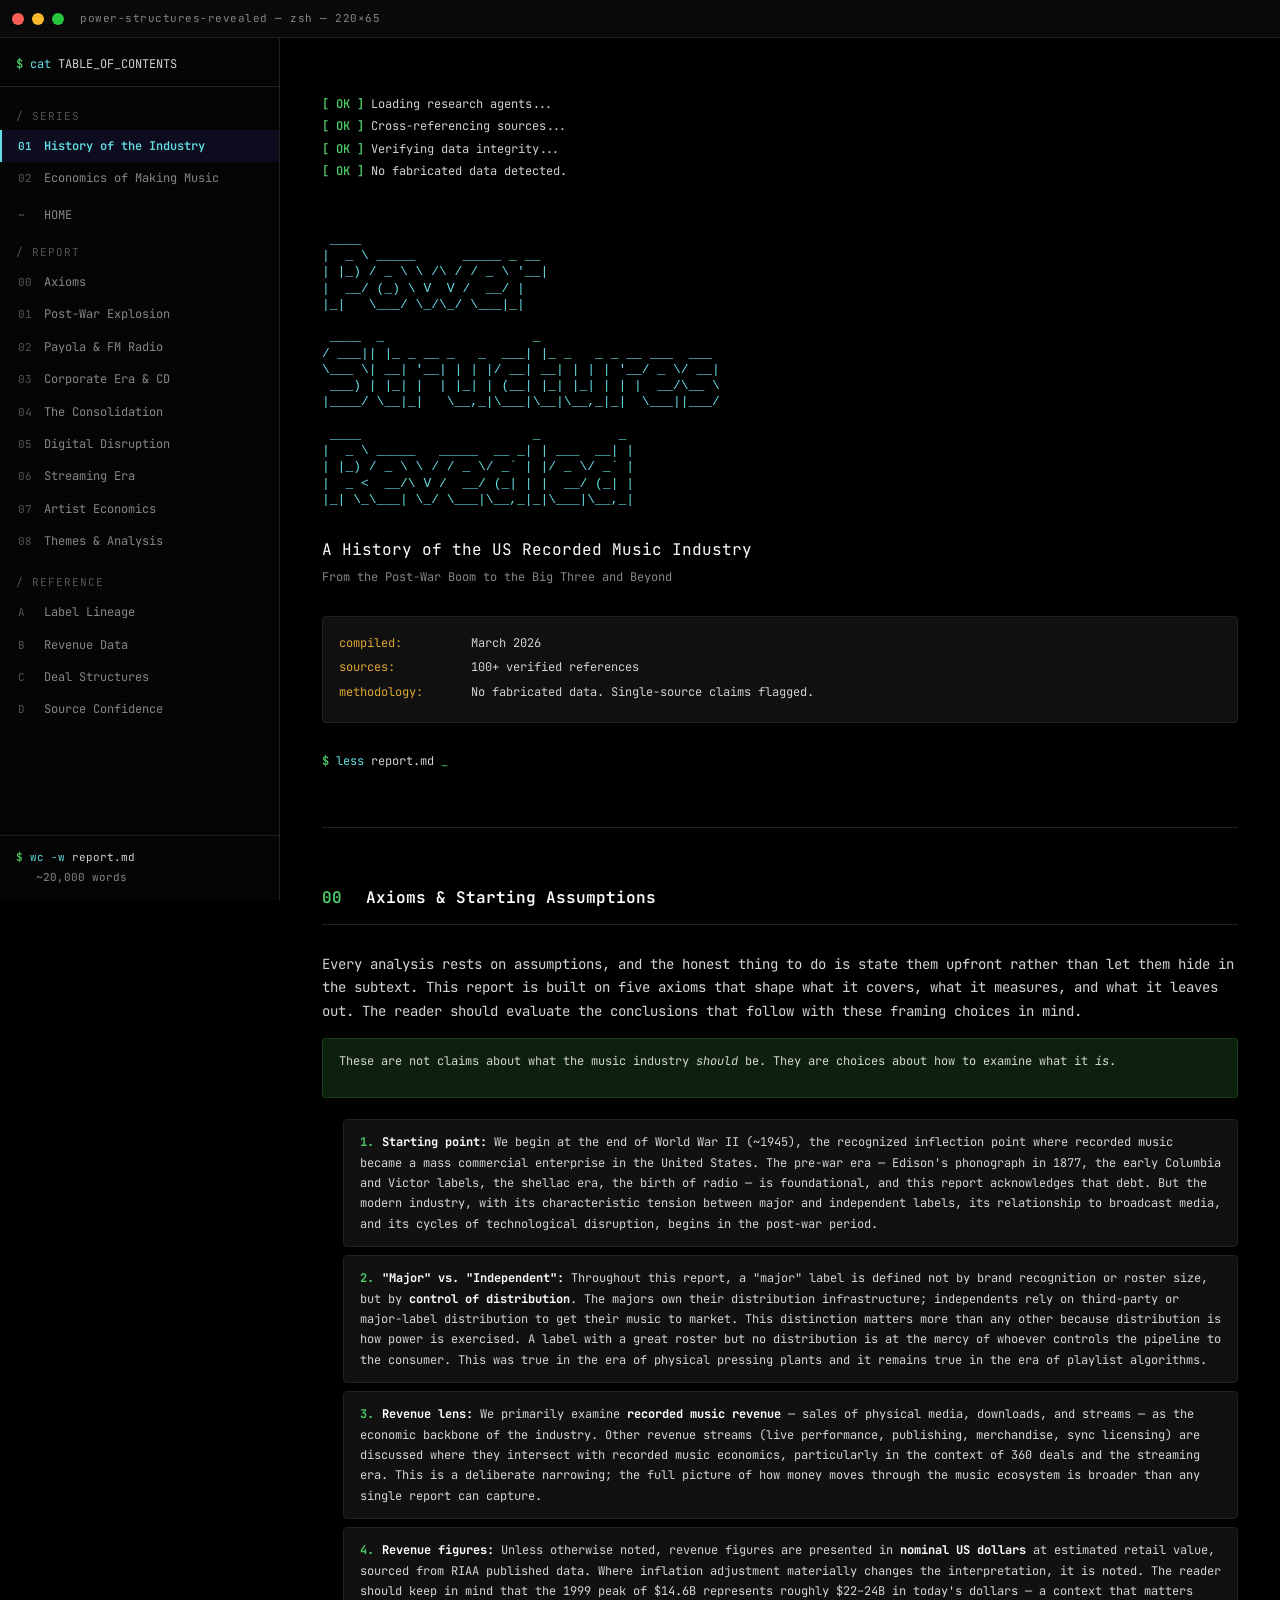
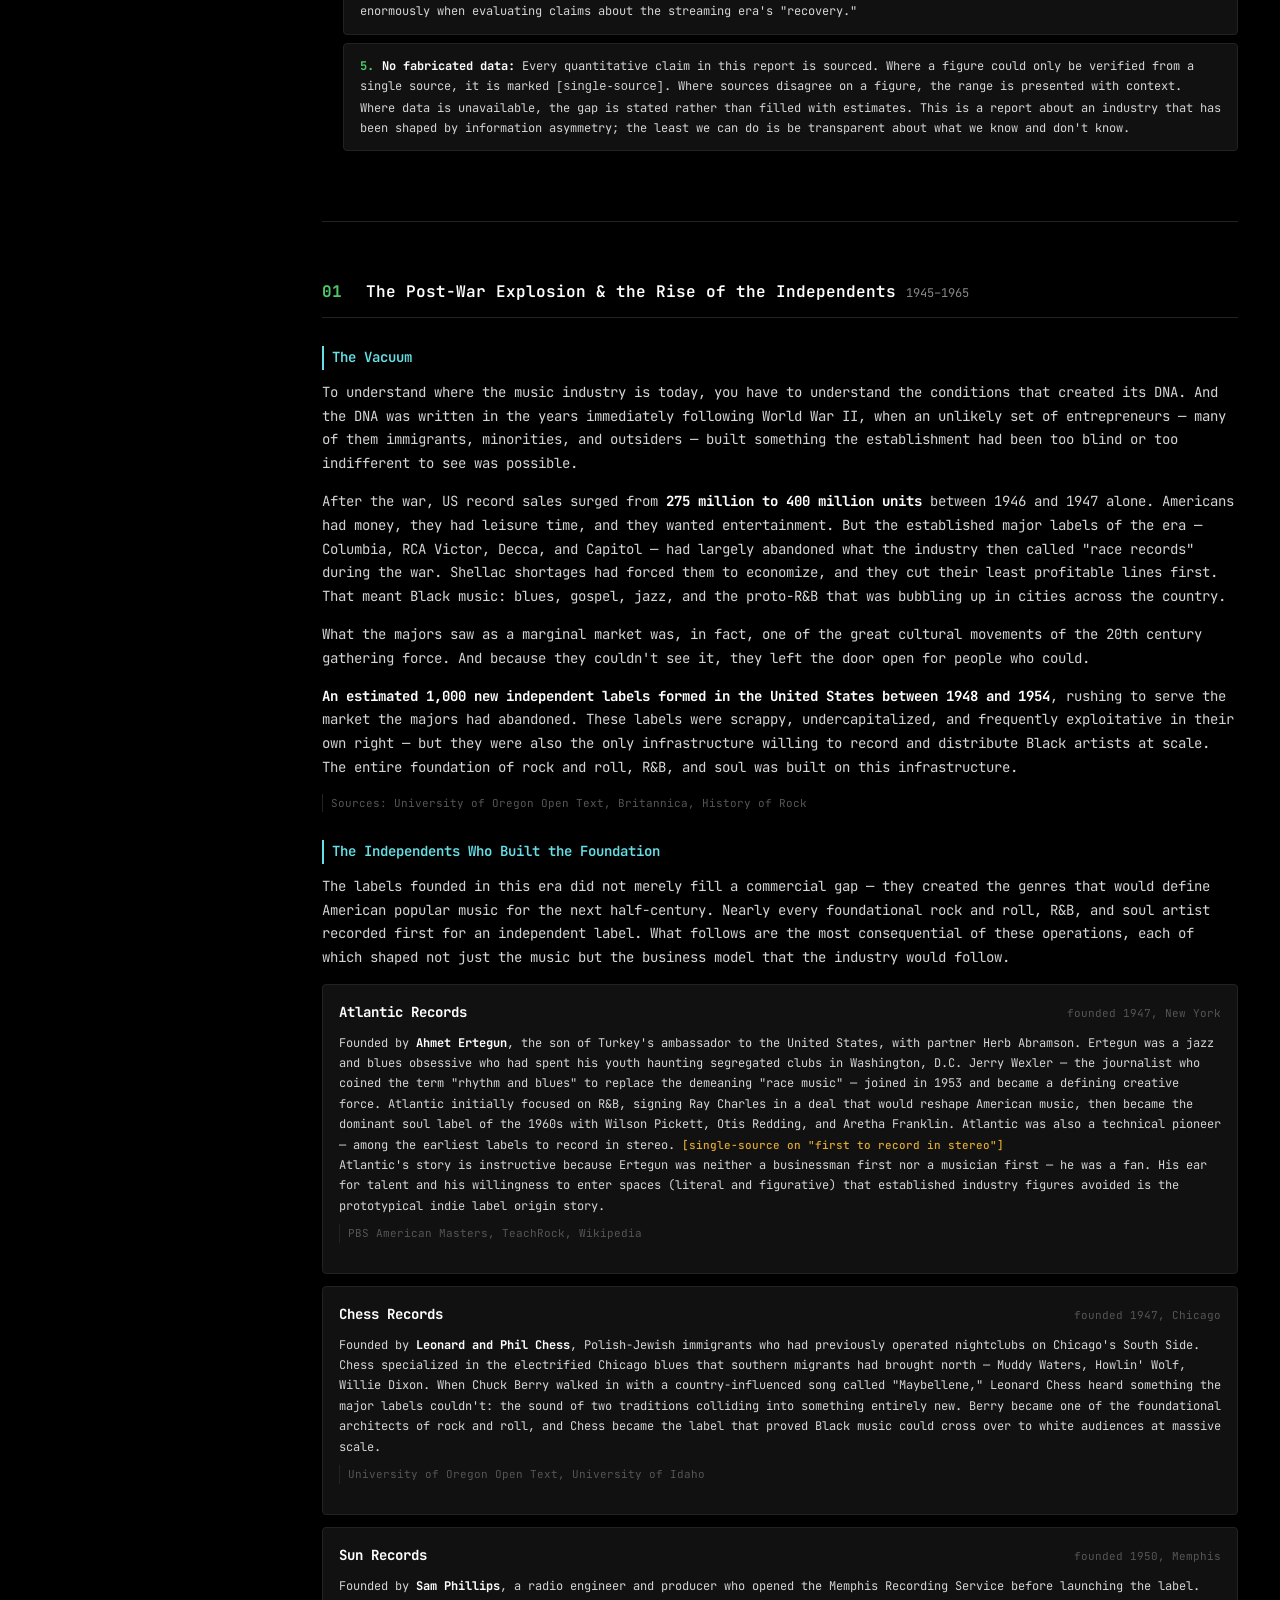
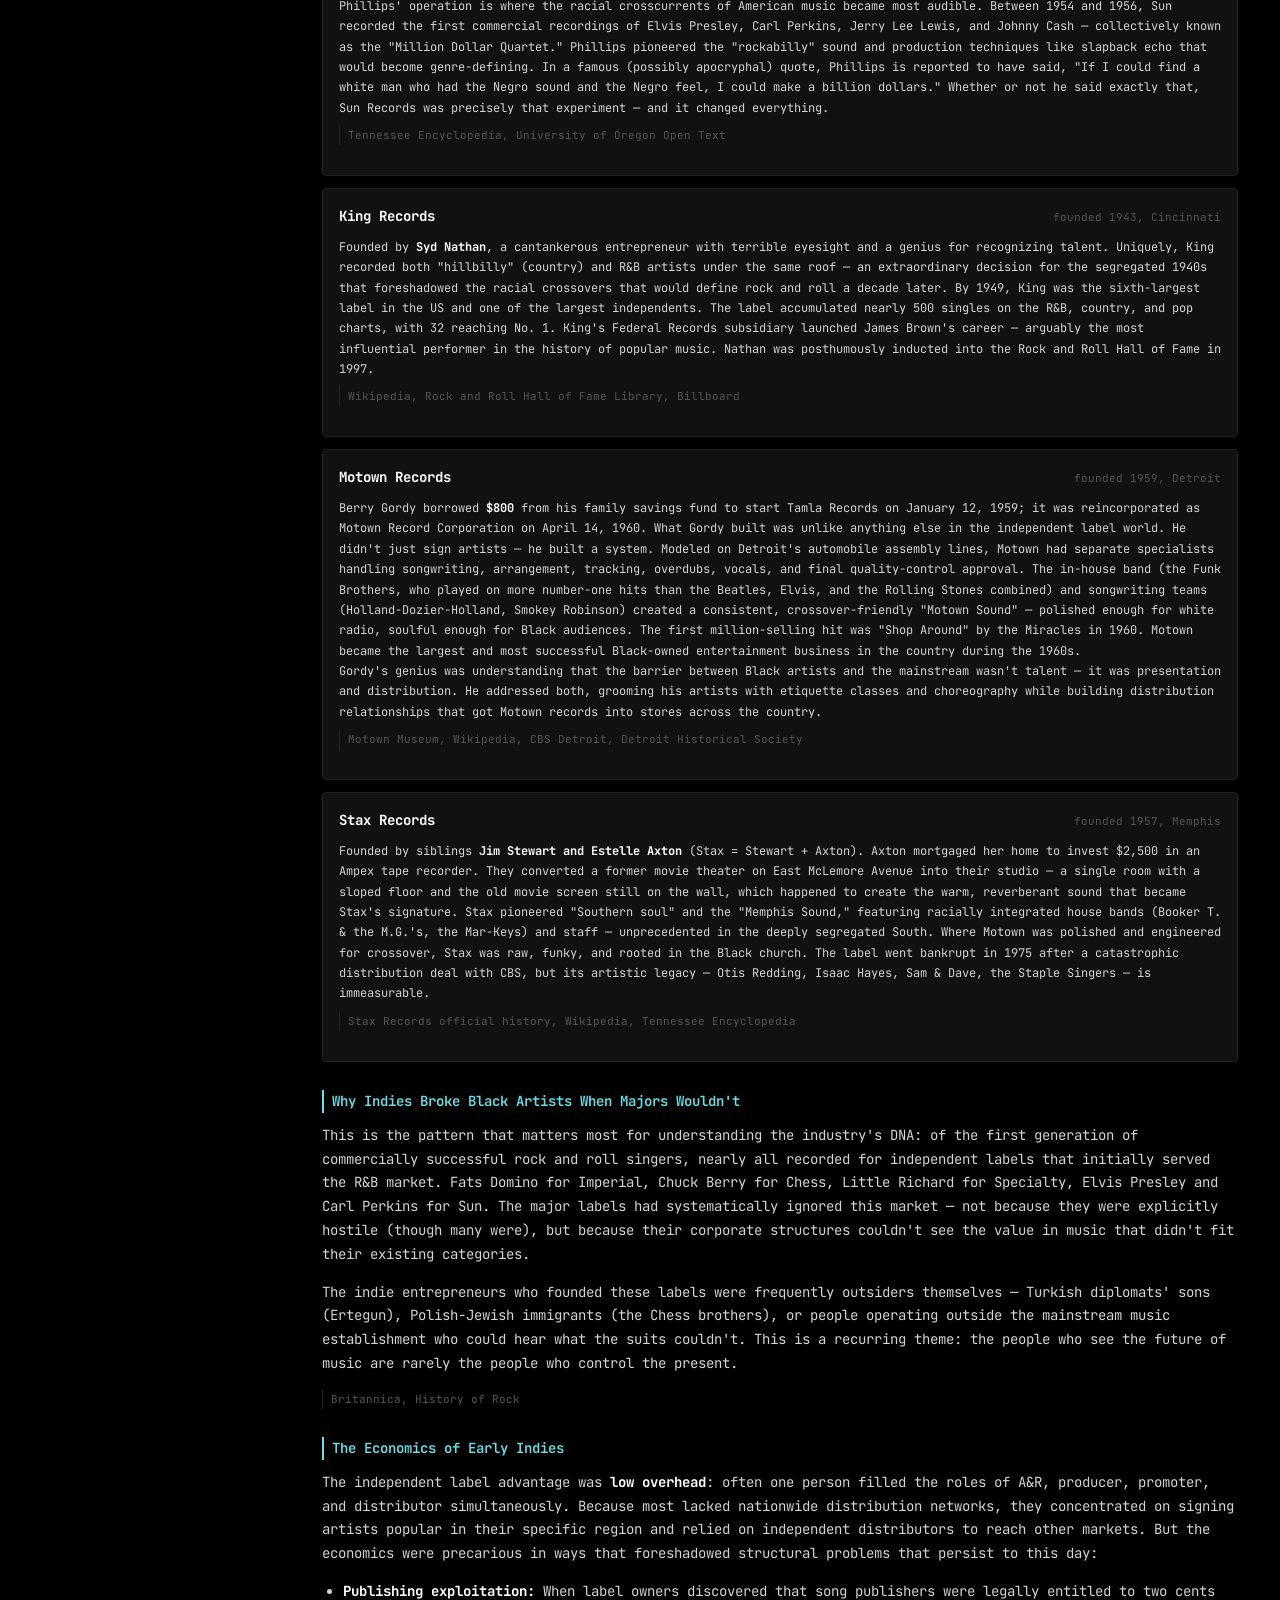
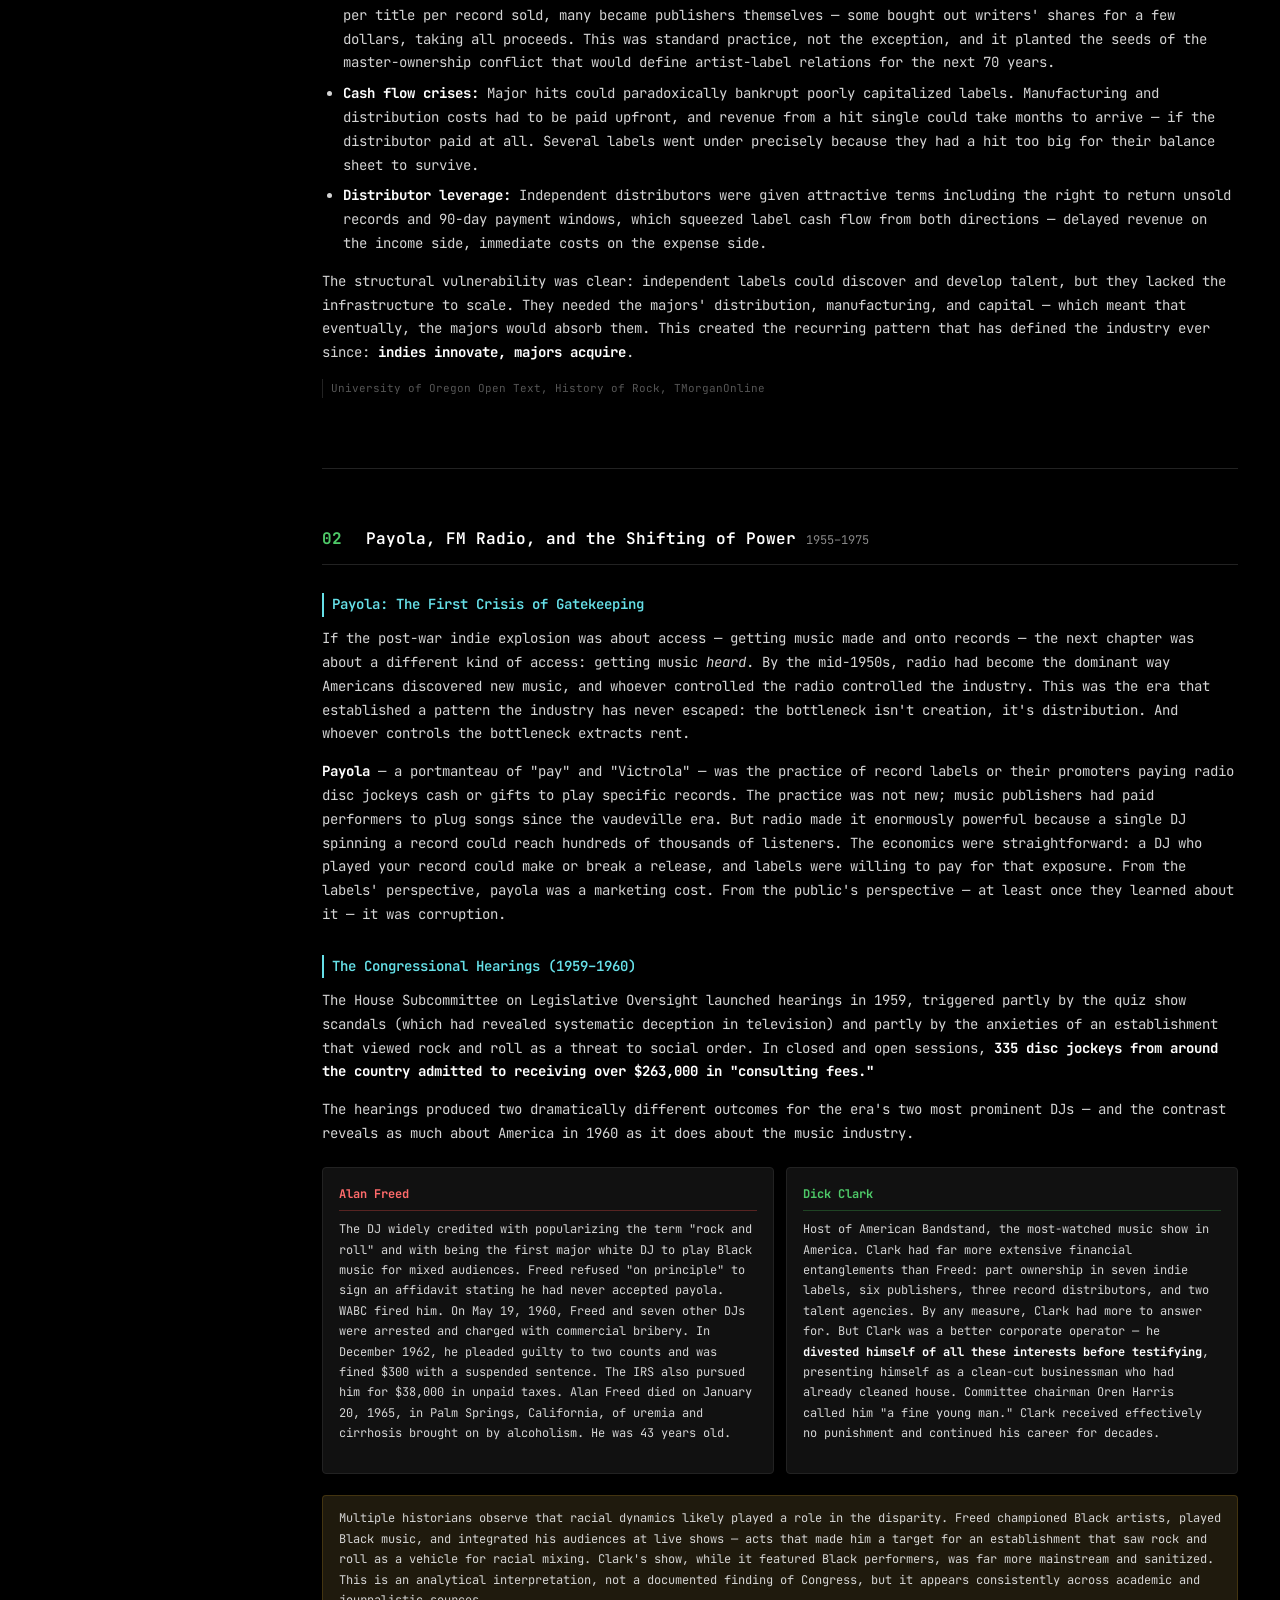
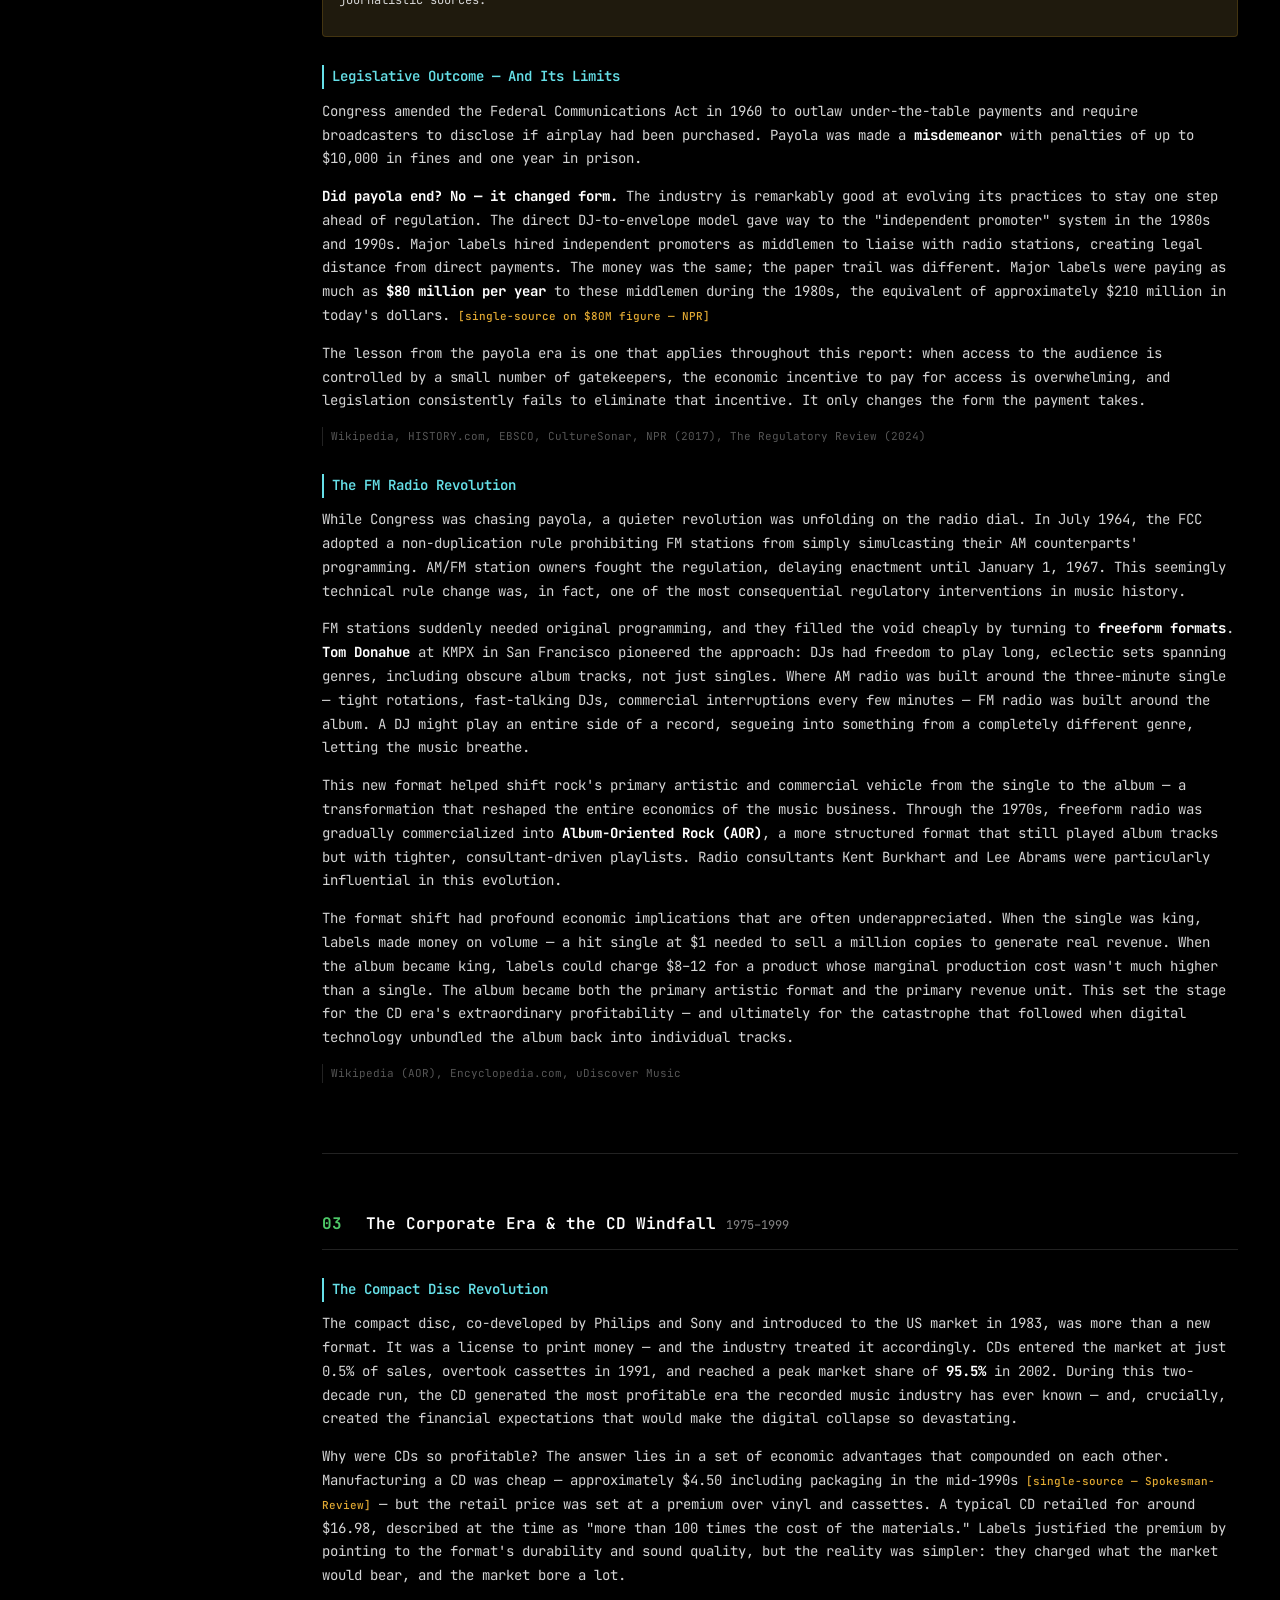
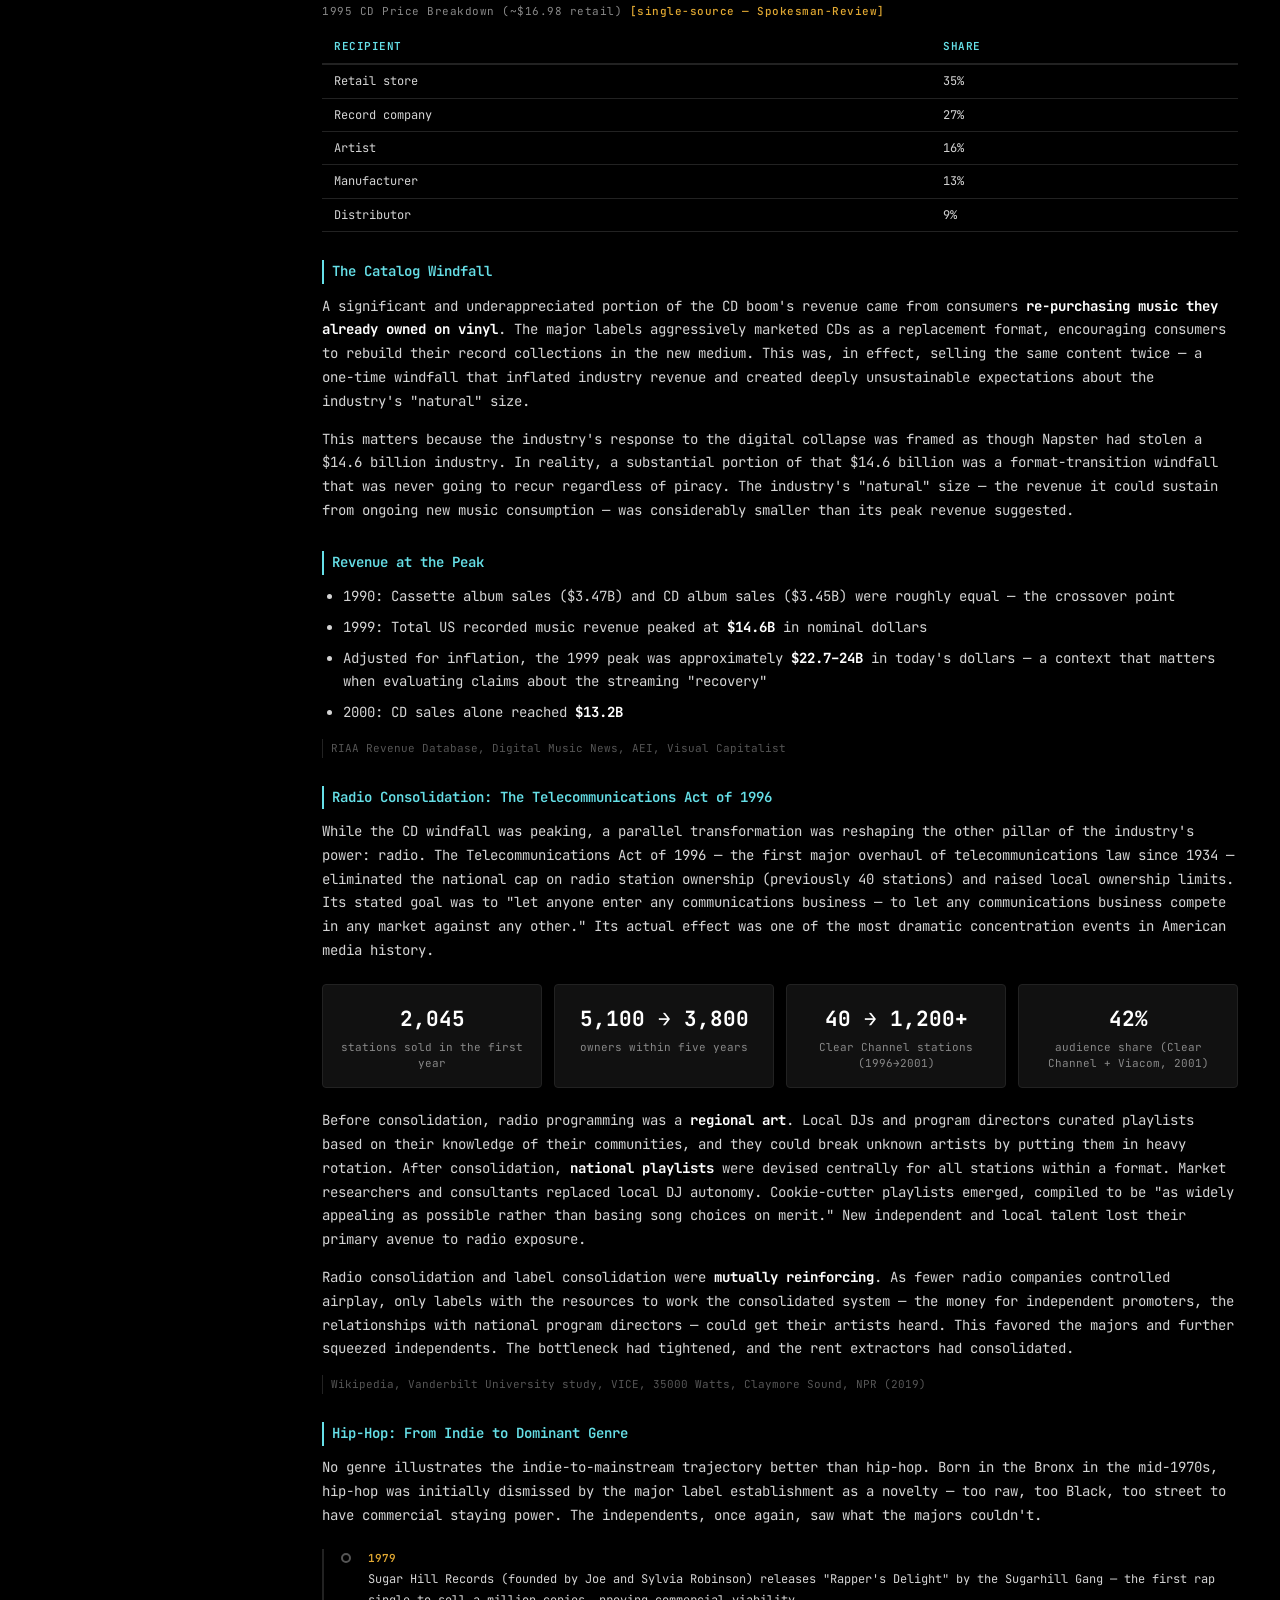
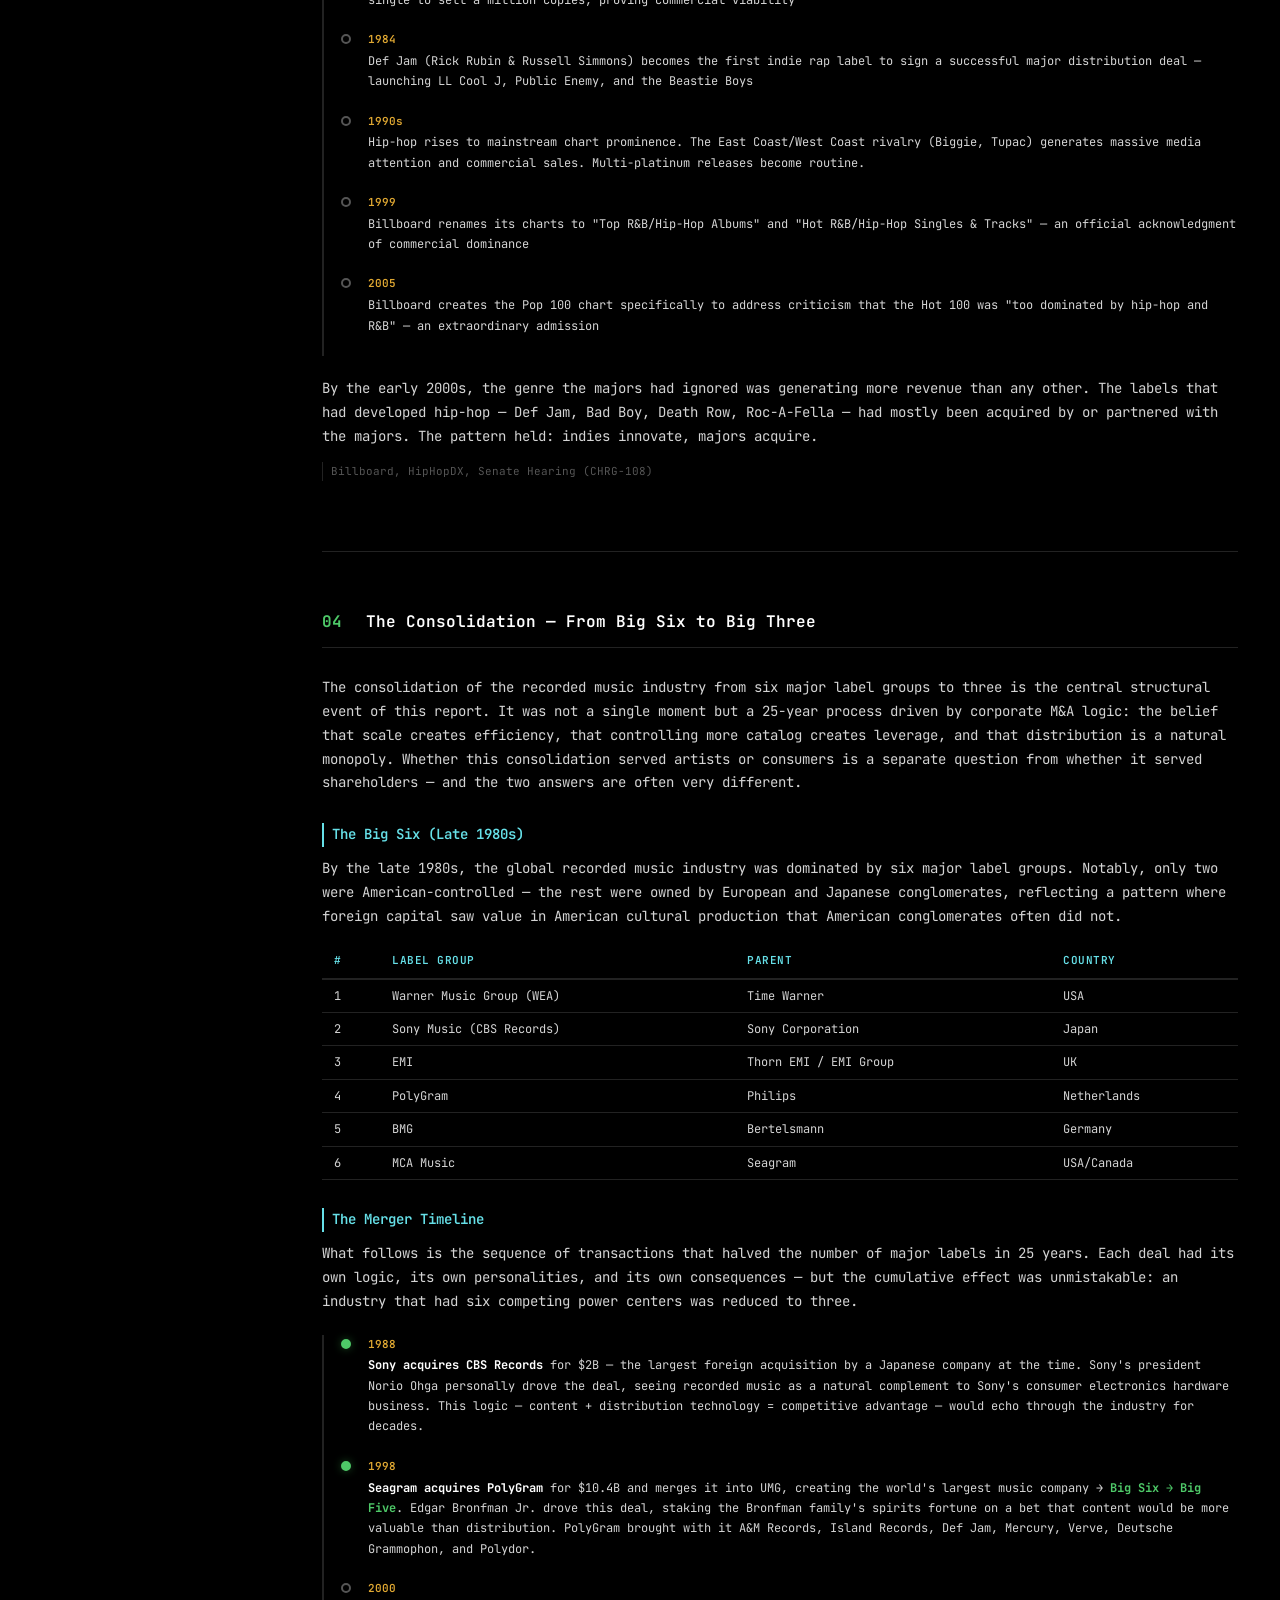
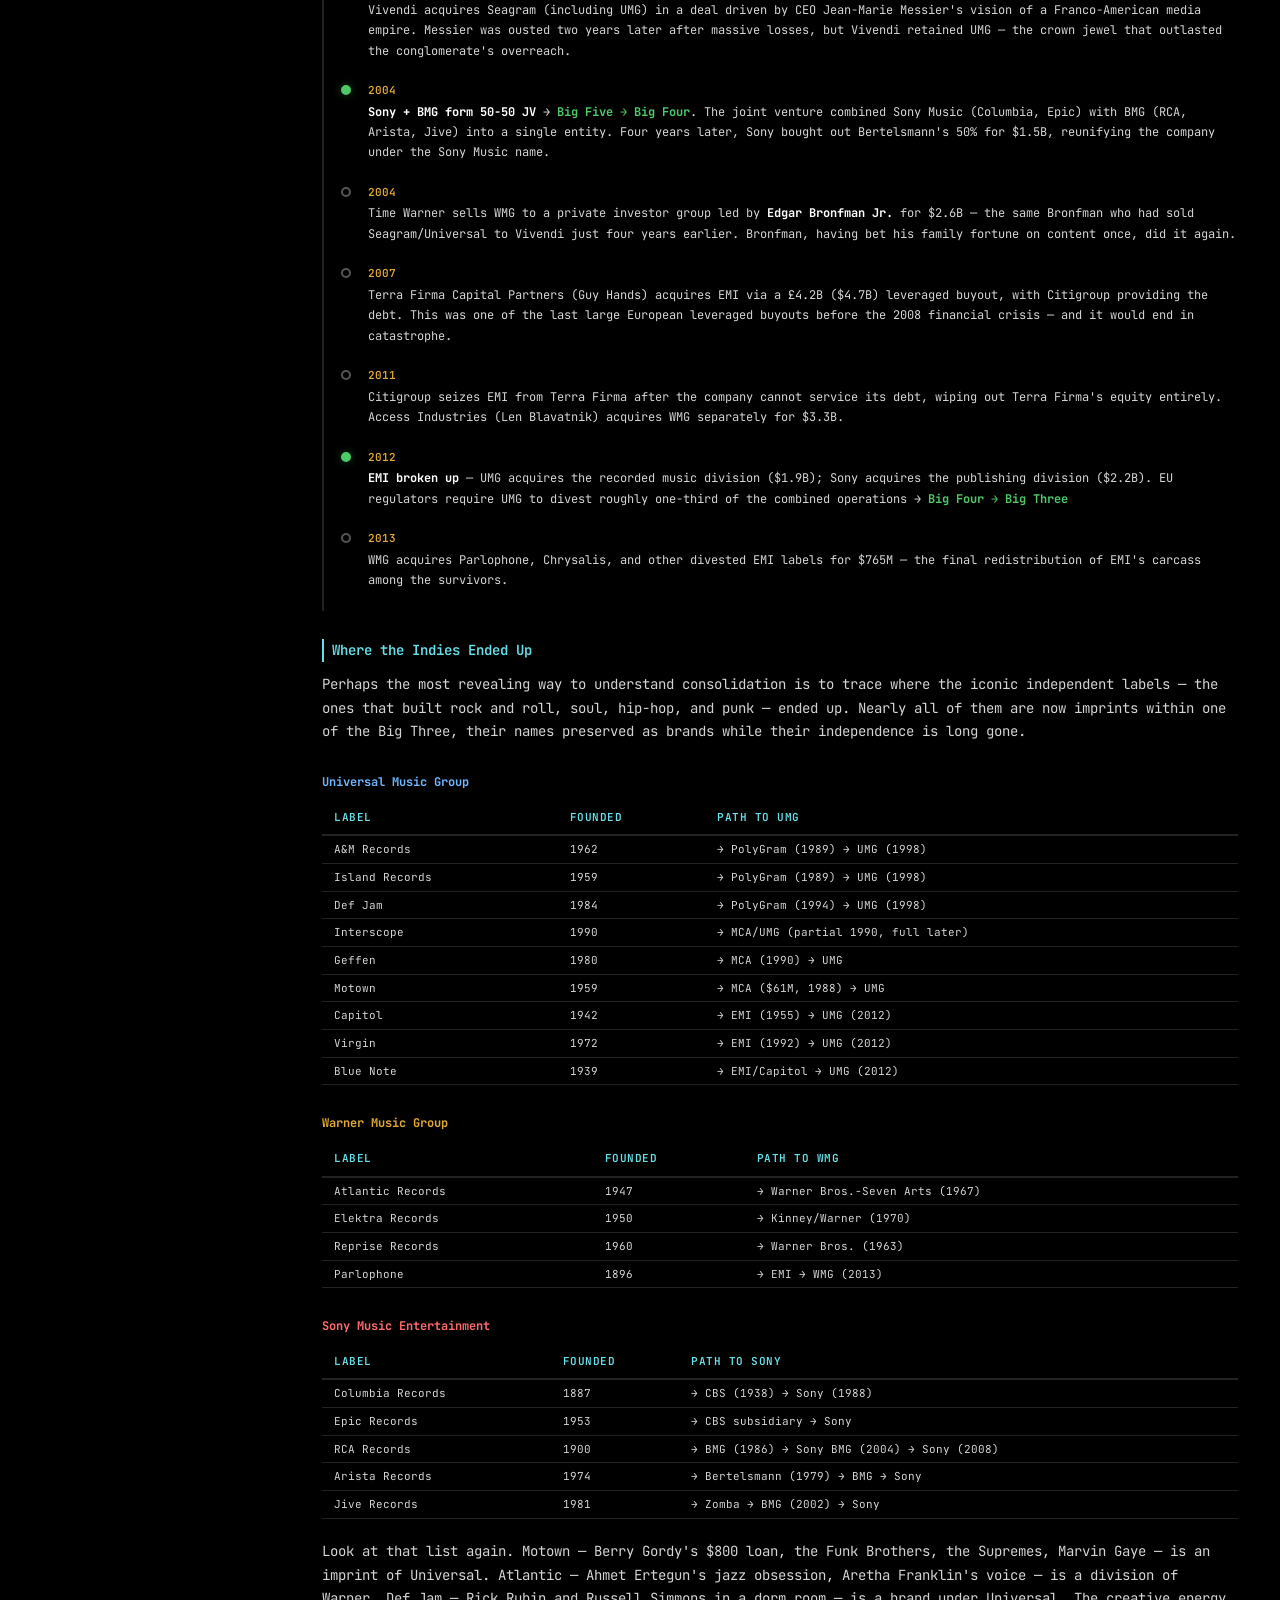
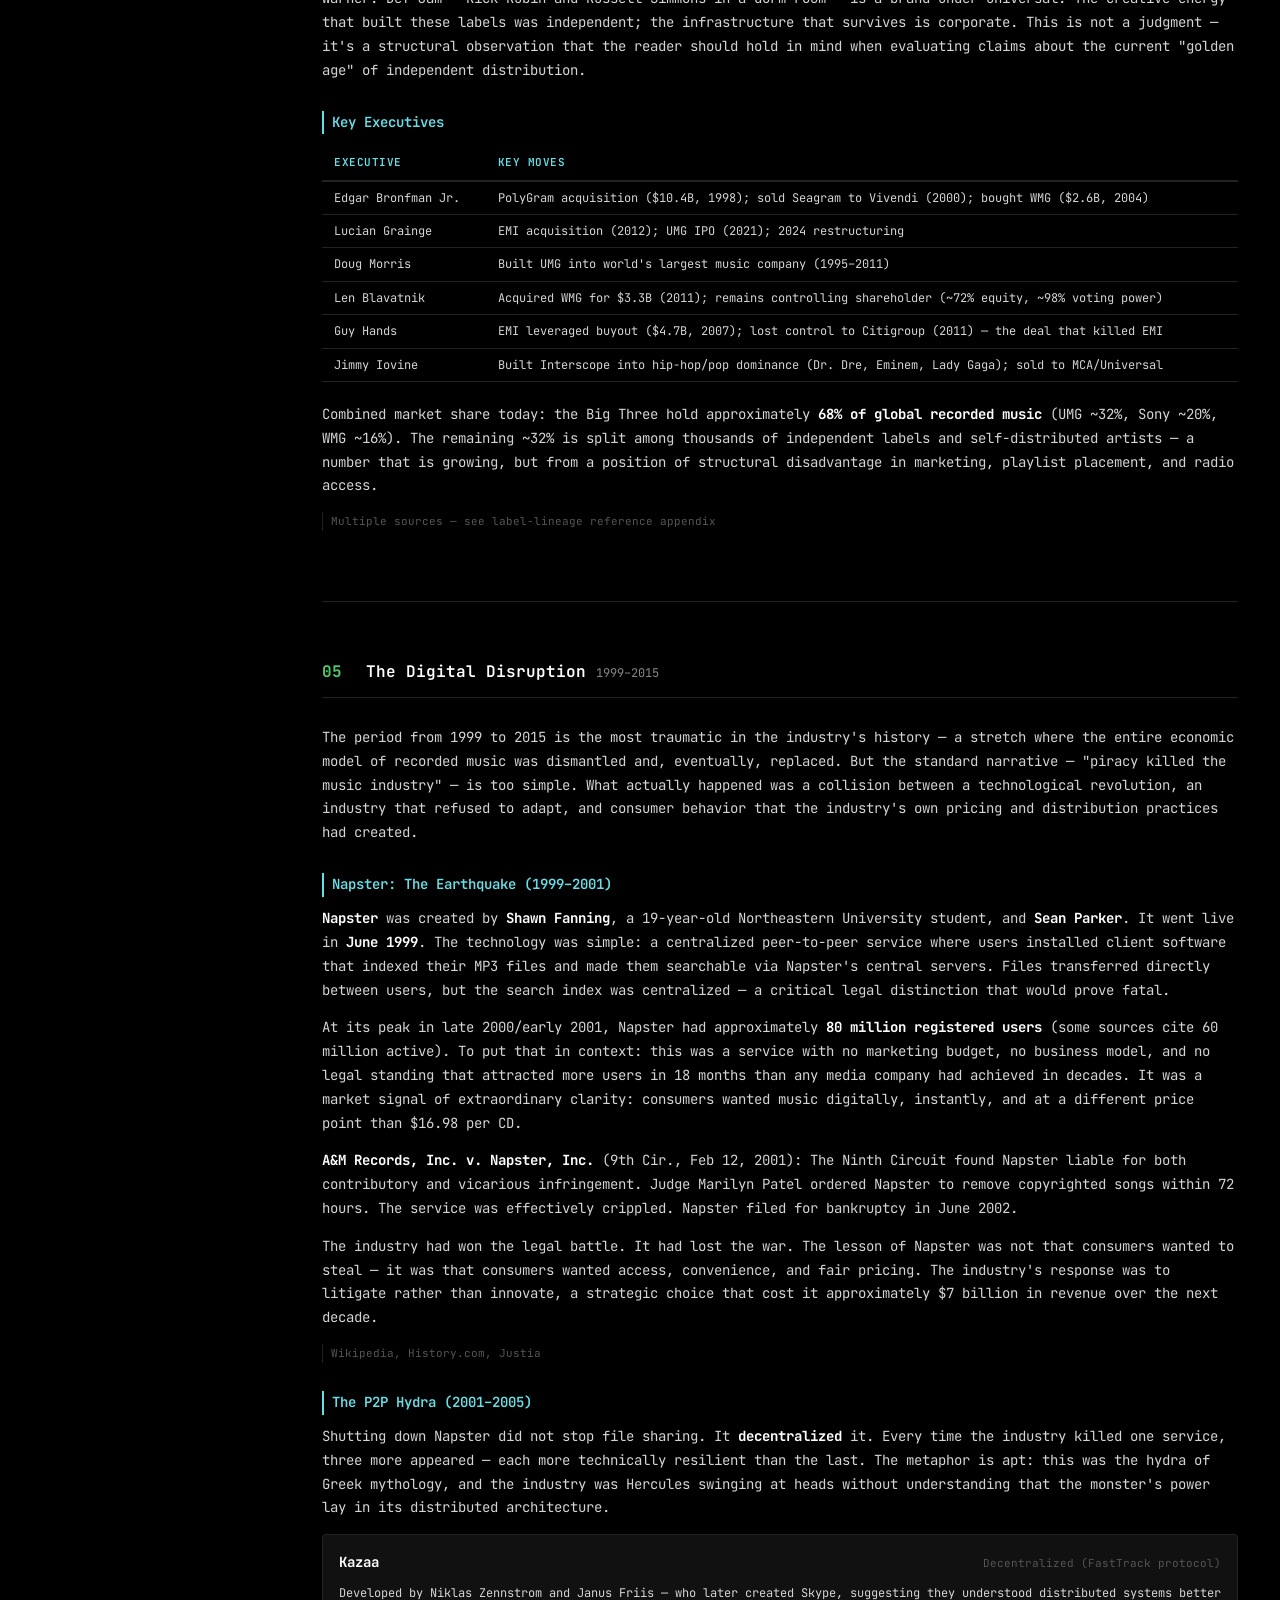
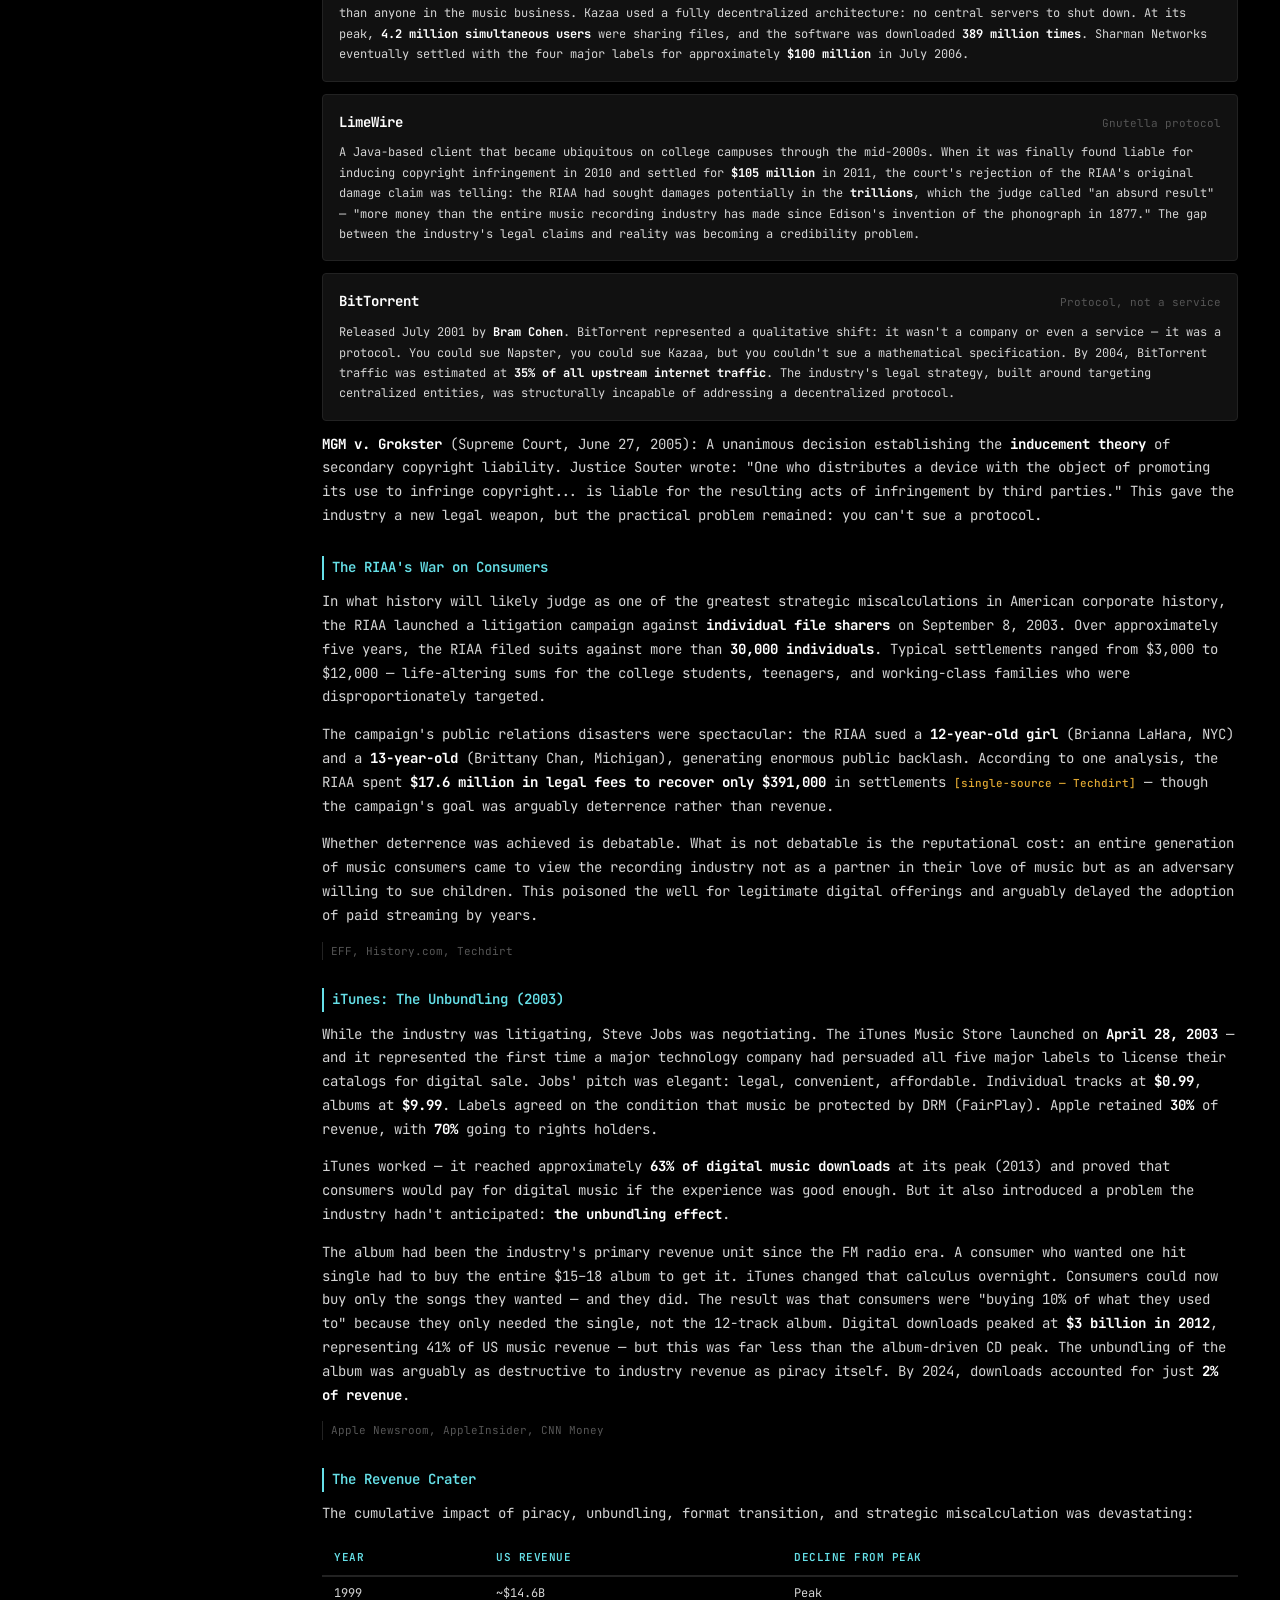
==== commit 542d6dfb: "Point HOME links to landing page instead of in-page anchor Co-Authored-By: Claude Opus 4.6 <noreply@" ====
--- a/docs/report-01.html
+++ b/docs/report-01.html
@@ -33,7 +33,7 @@
             <a href="report-01.html" class="series-link series-current"><span class="toc-marker">01</span> History of the Industry</a>
             <a href="report-02.html" class="series-link"><span class="toc-marker">02</span> Economics of Making Music</a>
           </div>
-          <a href="#hero" class="toc-link toc-top" data-section="hero">
+          <a href="index.html" class="series-link">
             <span class="toc-marker">~</span> HOME
           </a>
           <div class="toc-group">
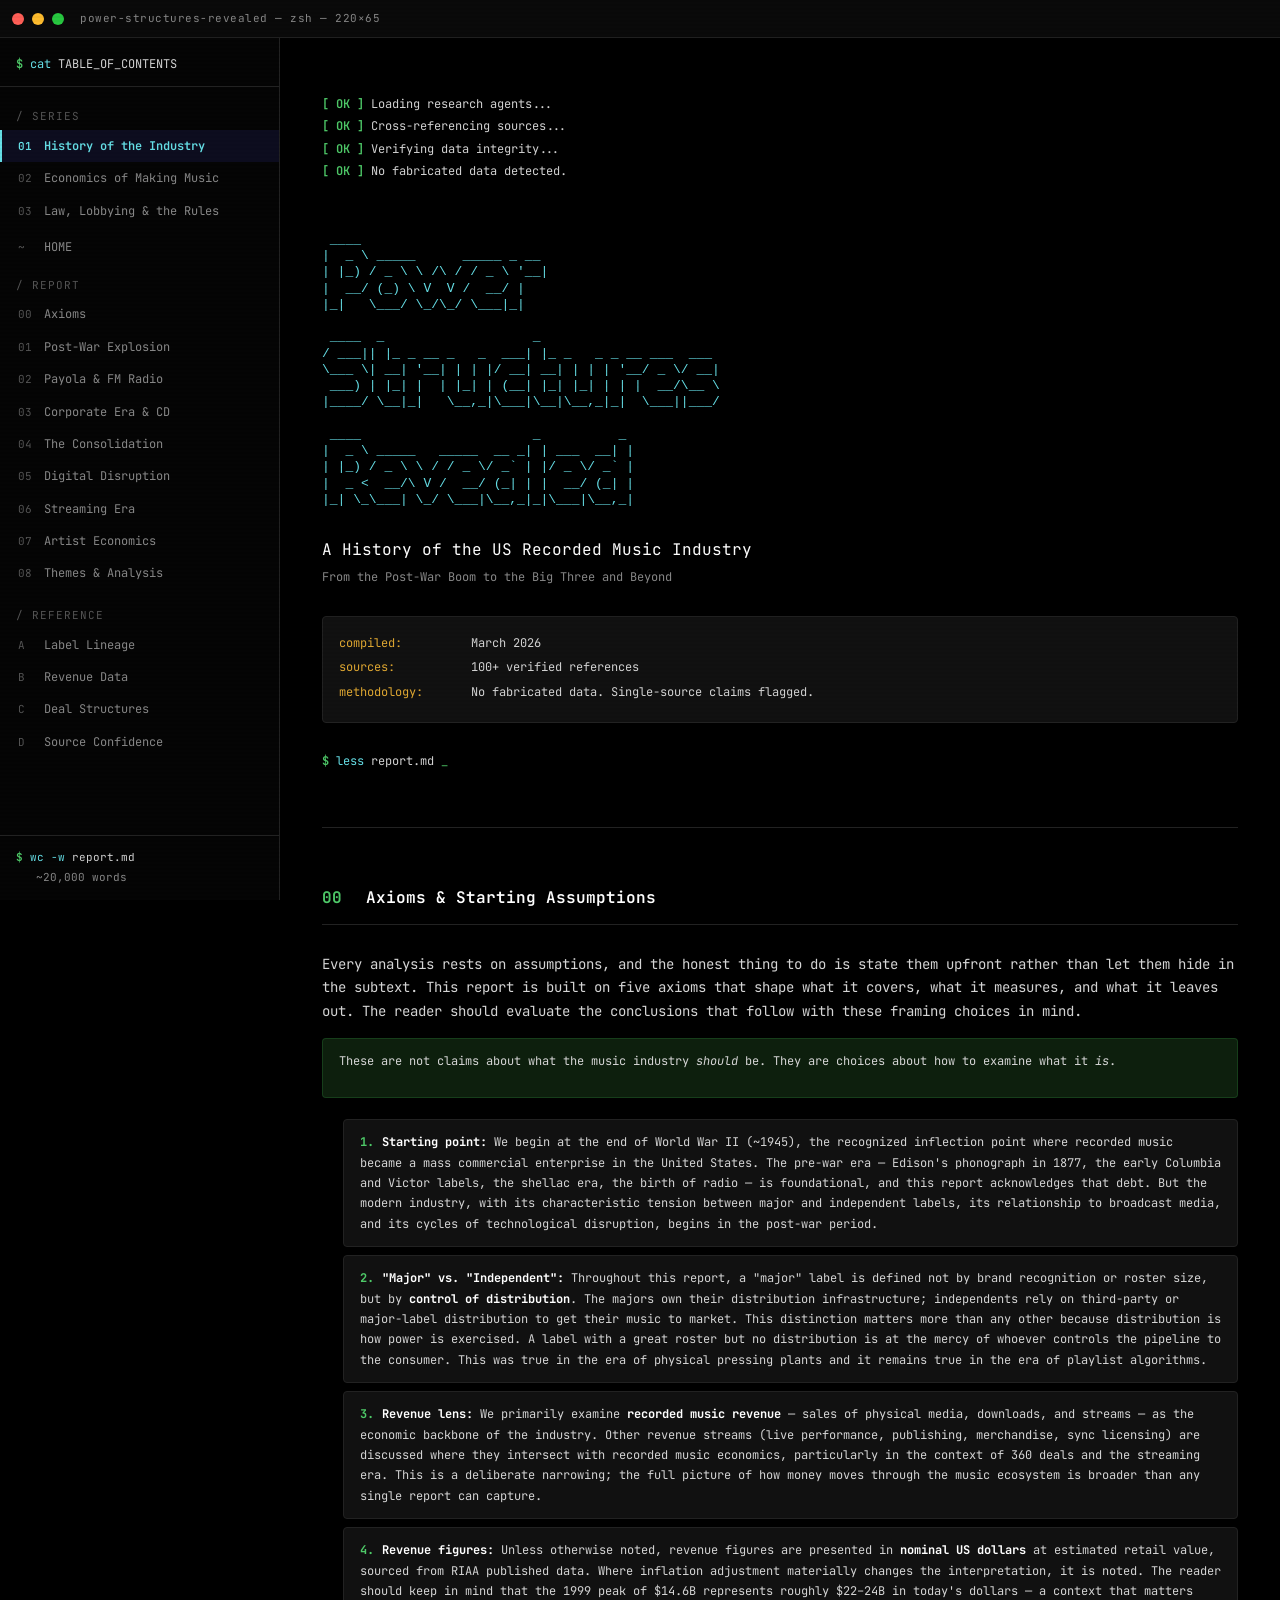
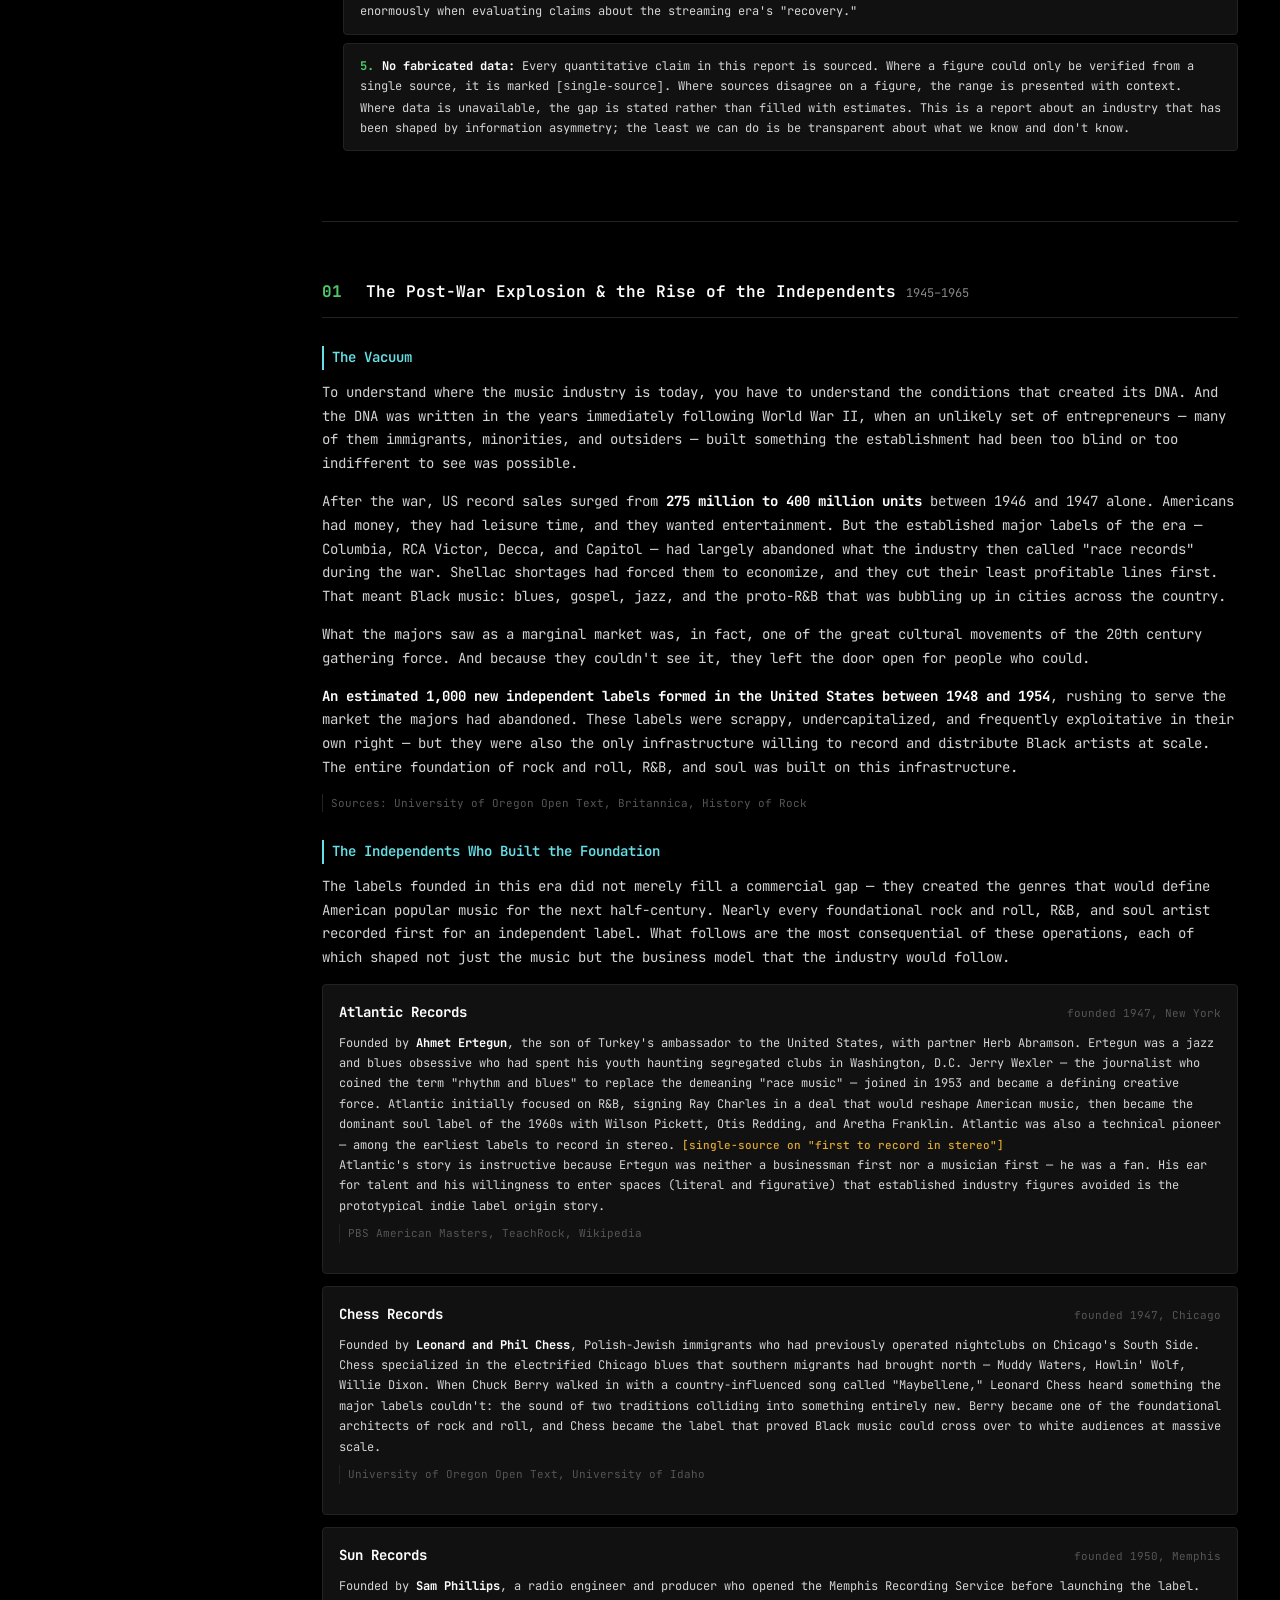
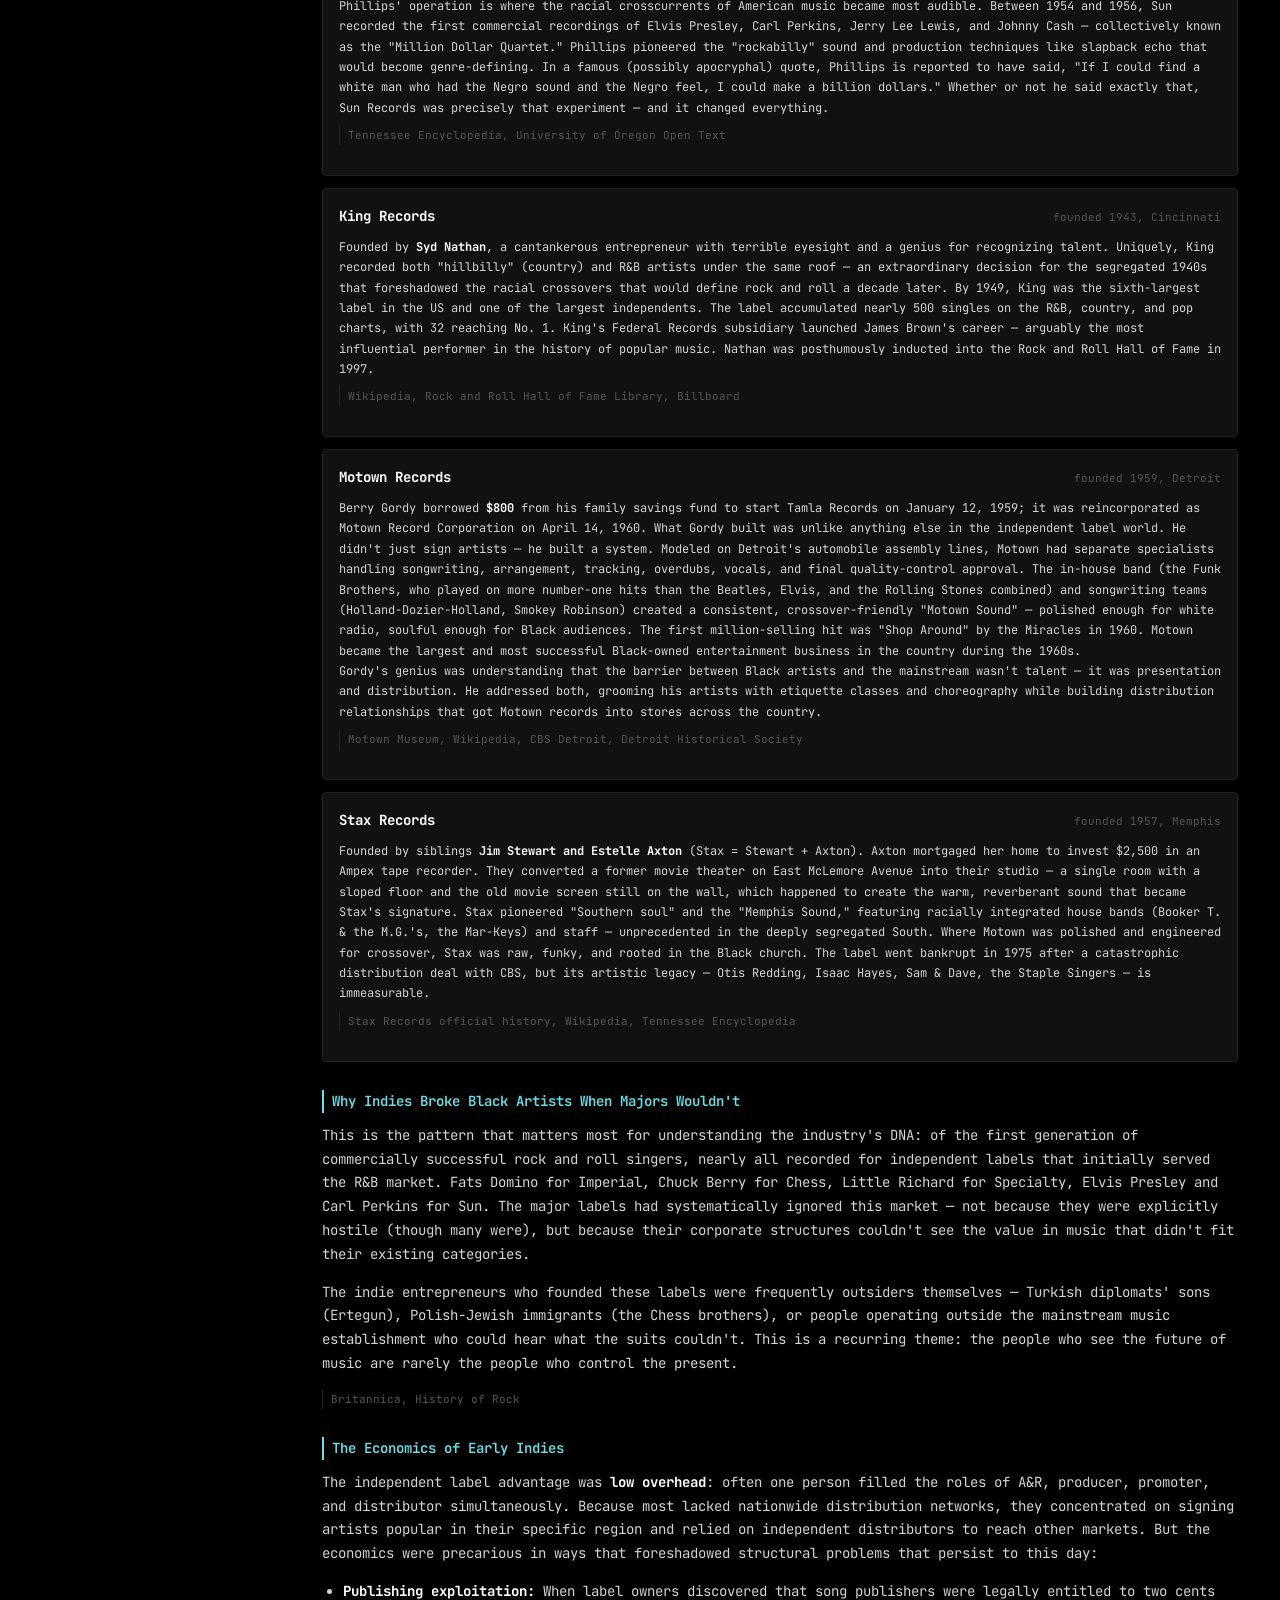
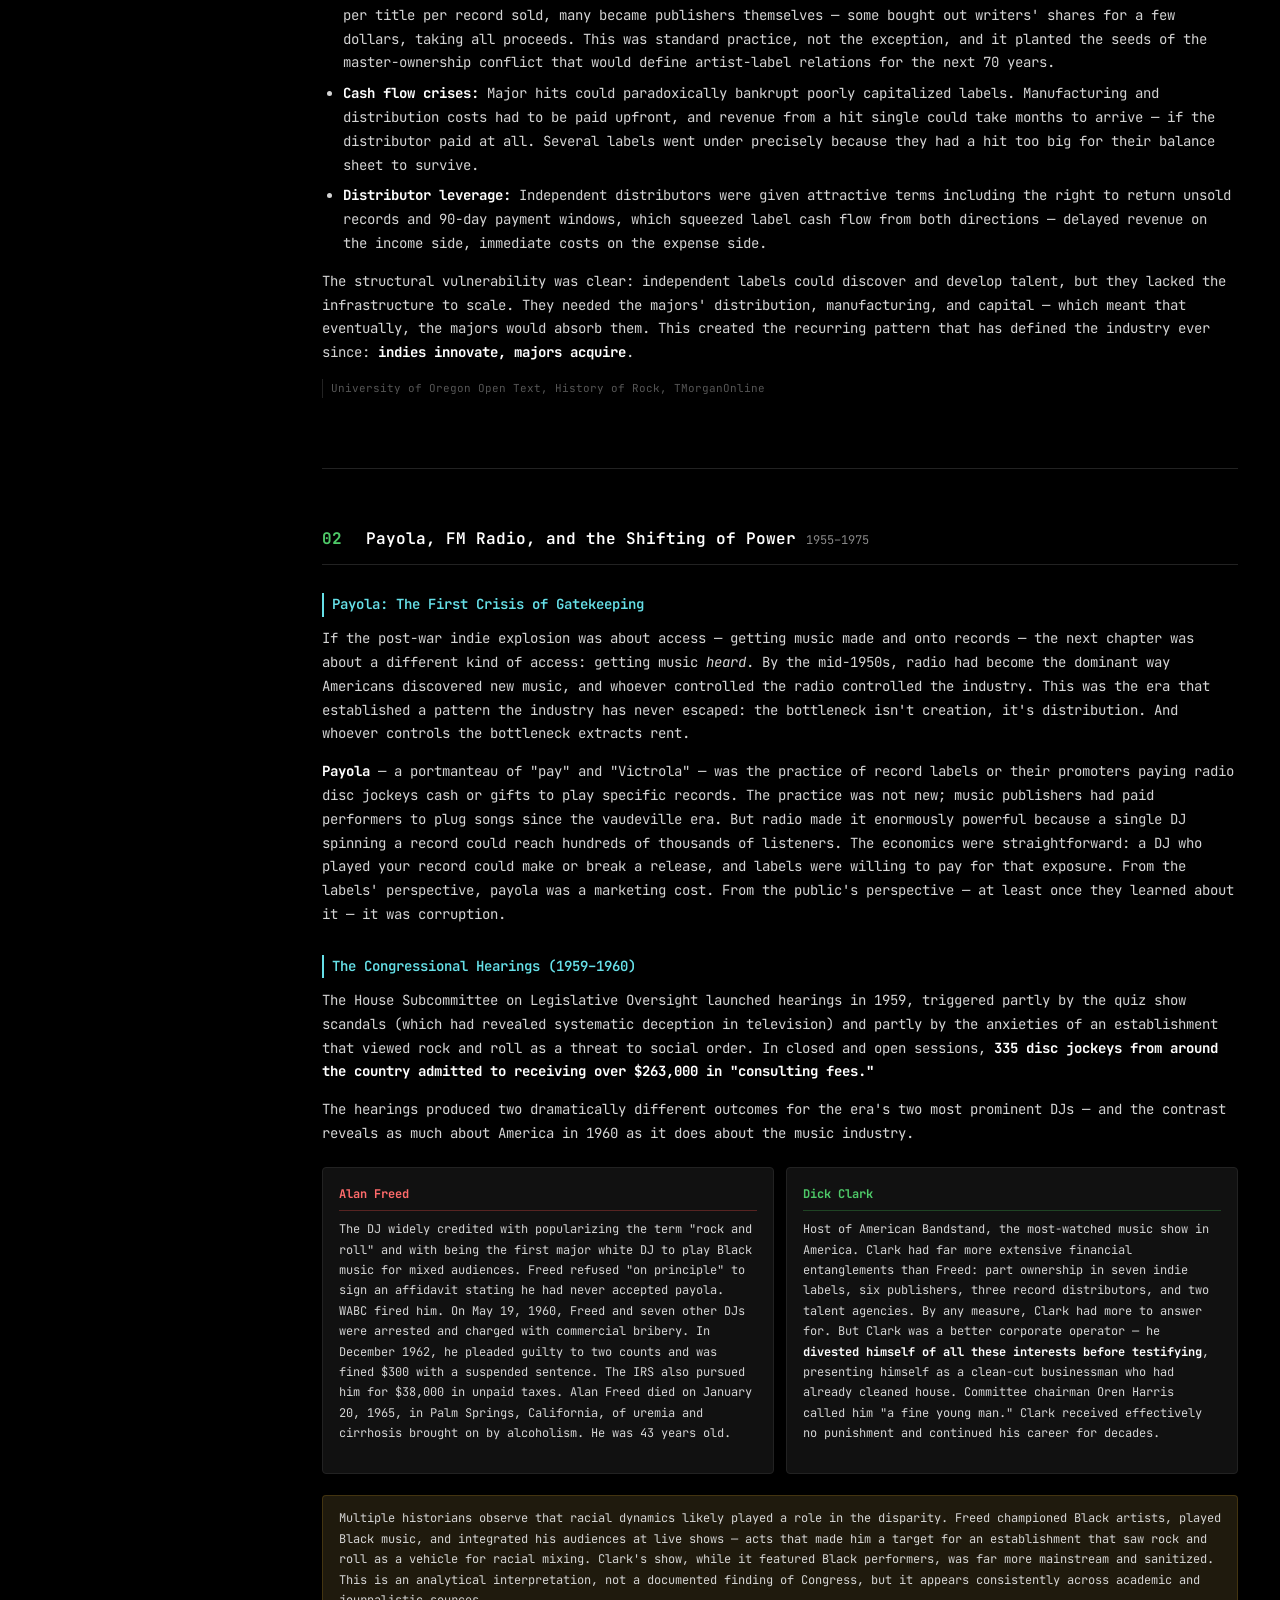
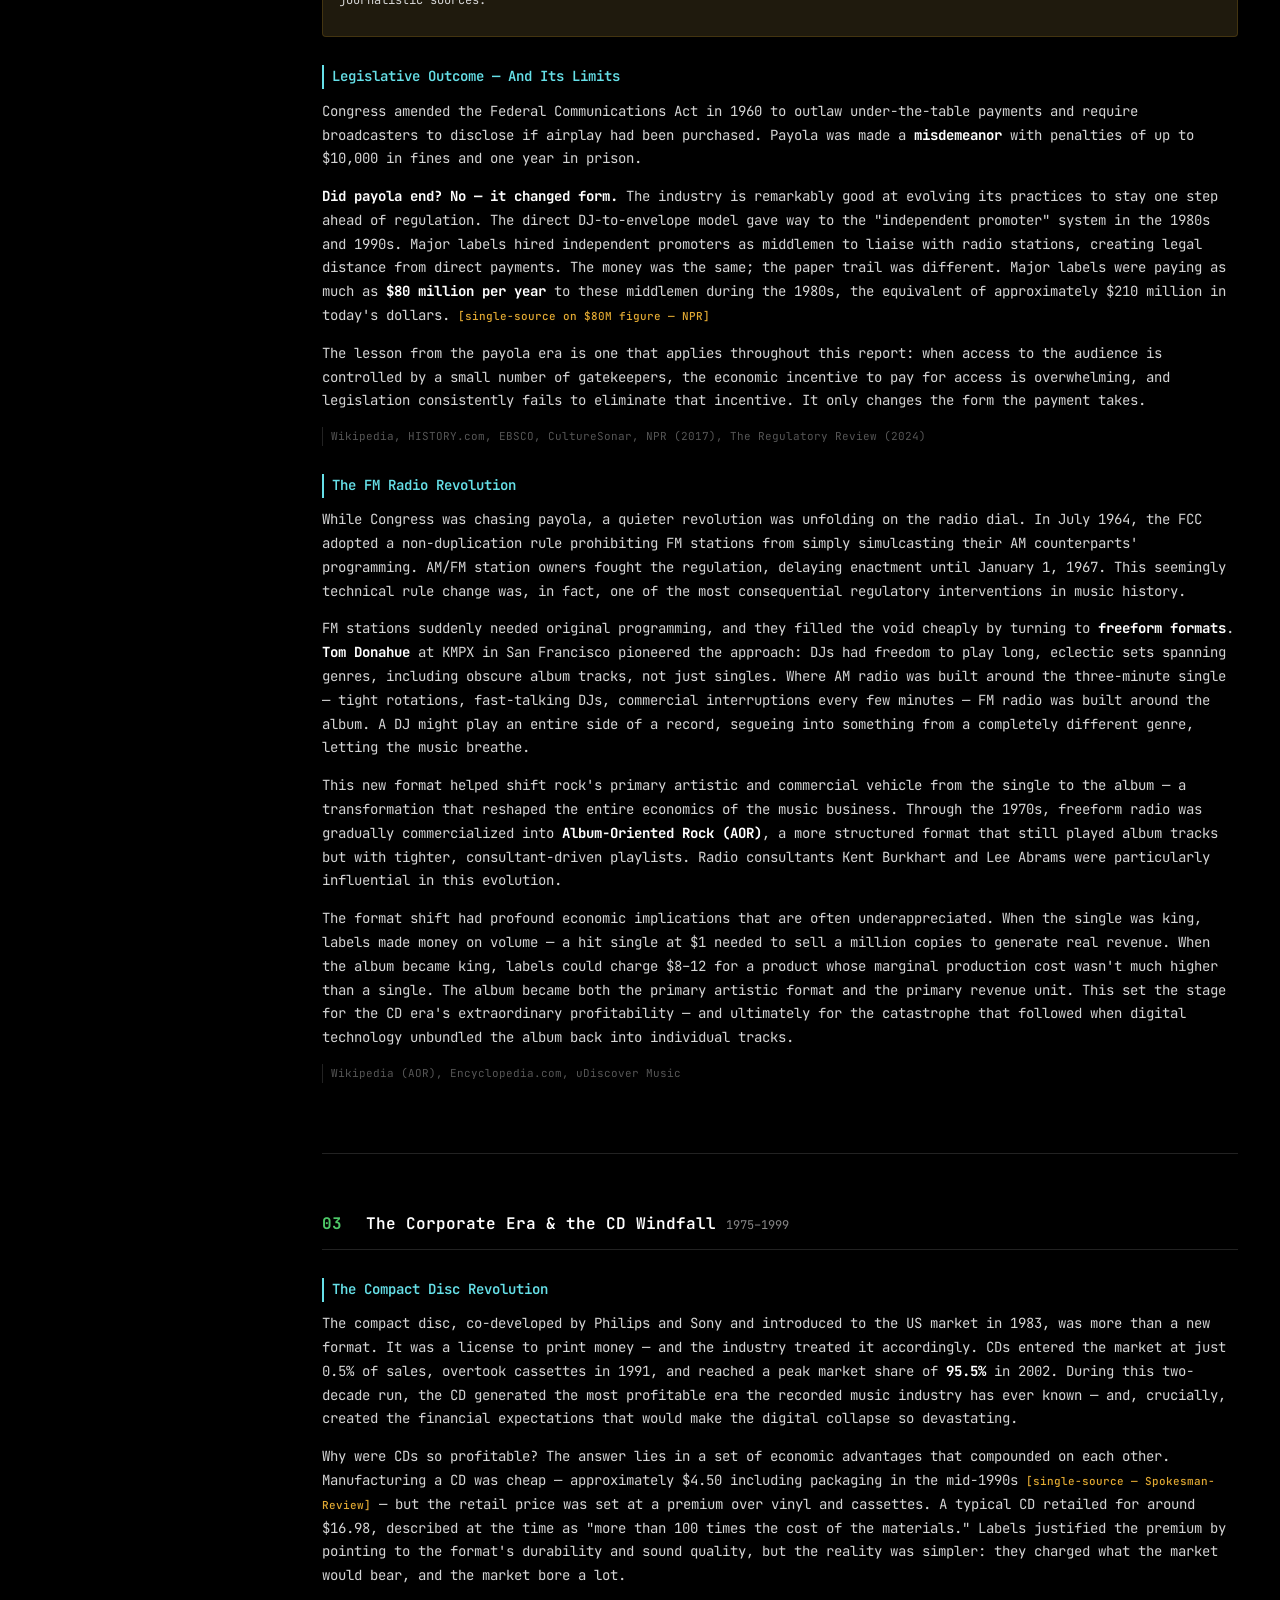
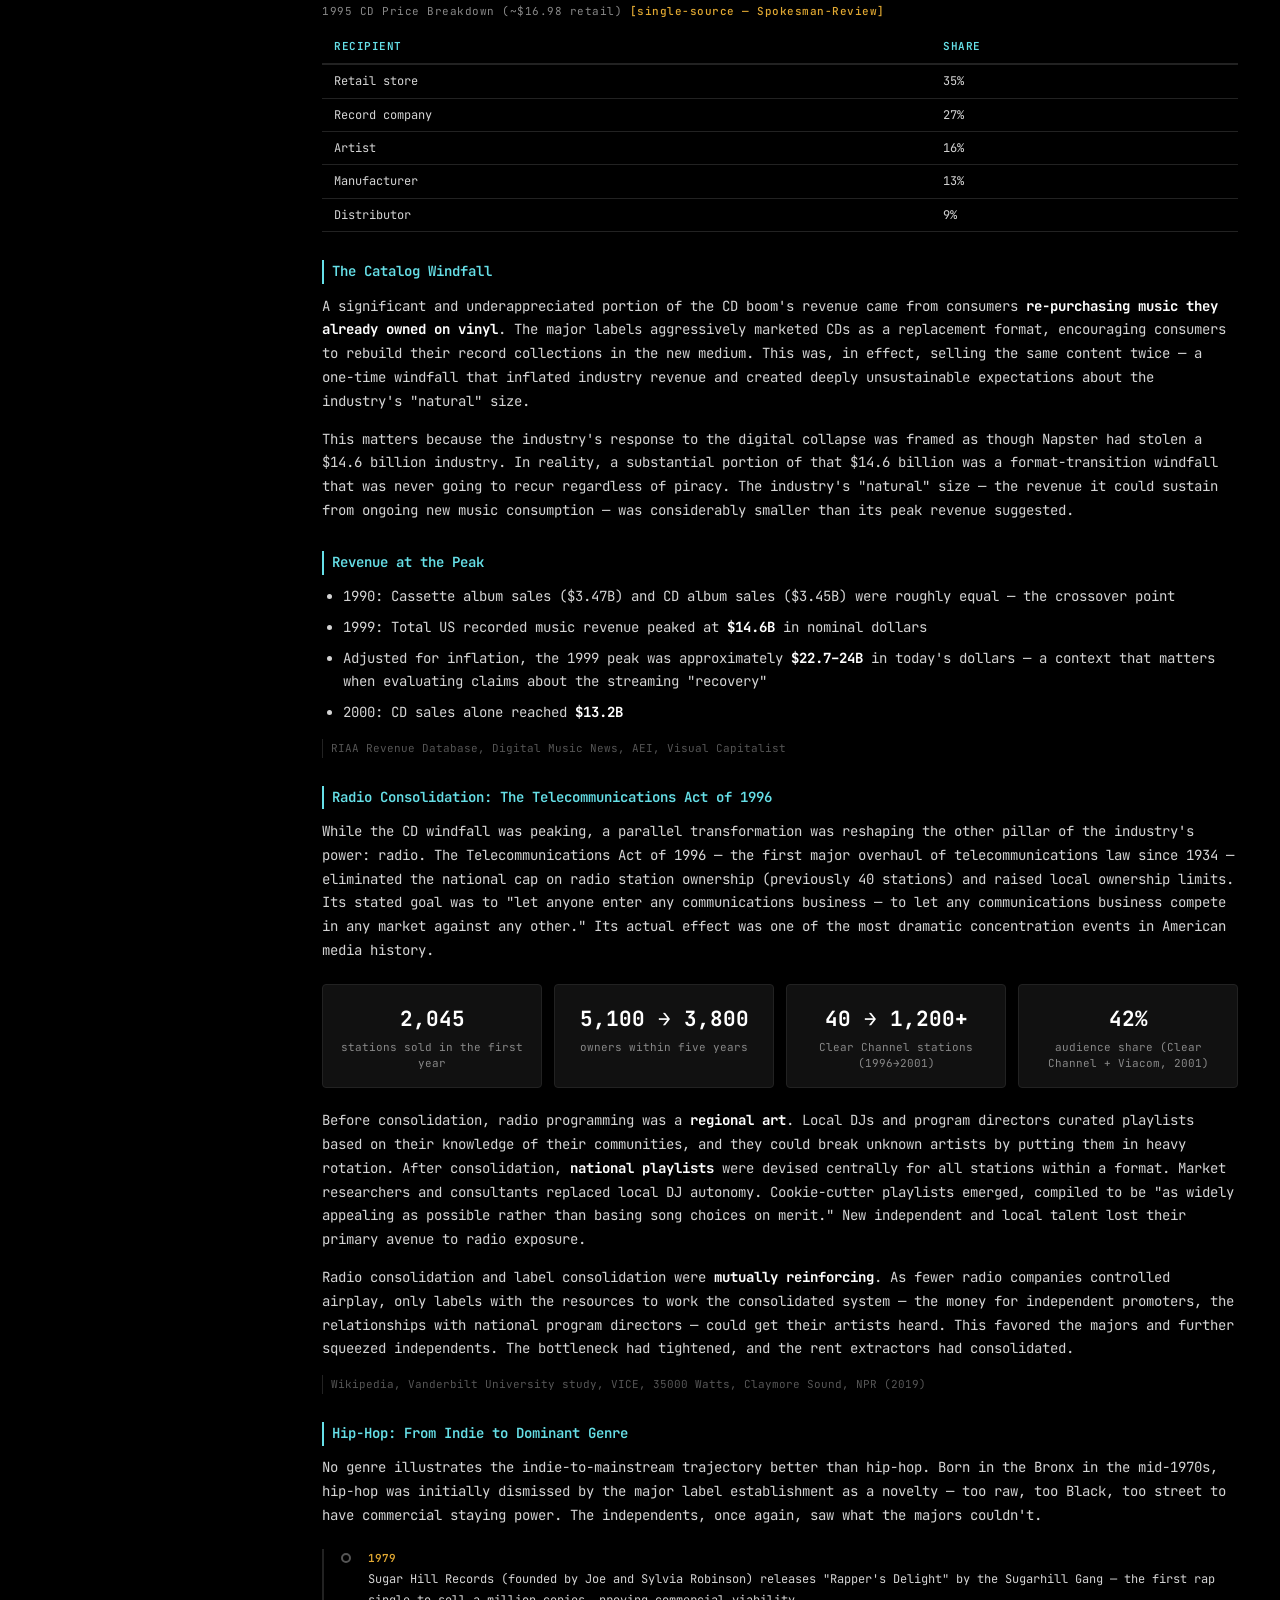
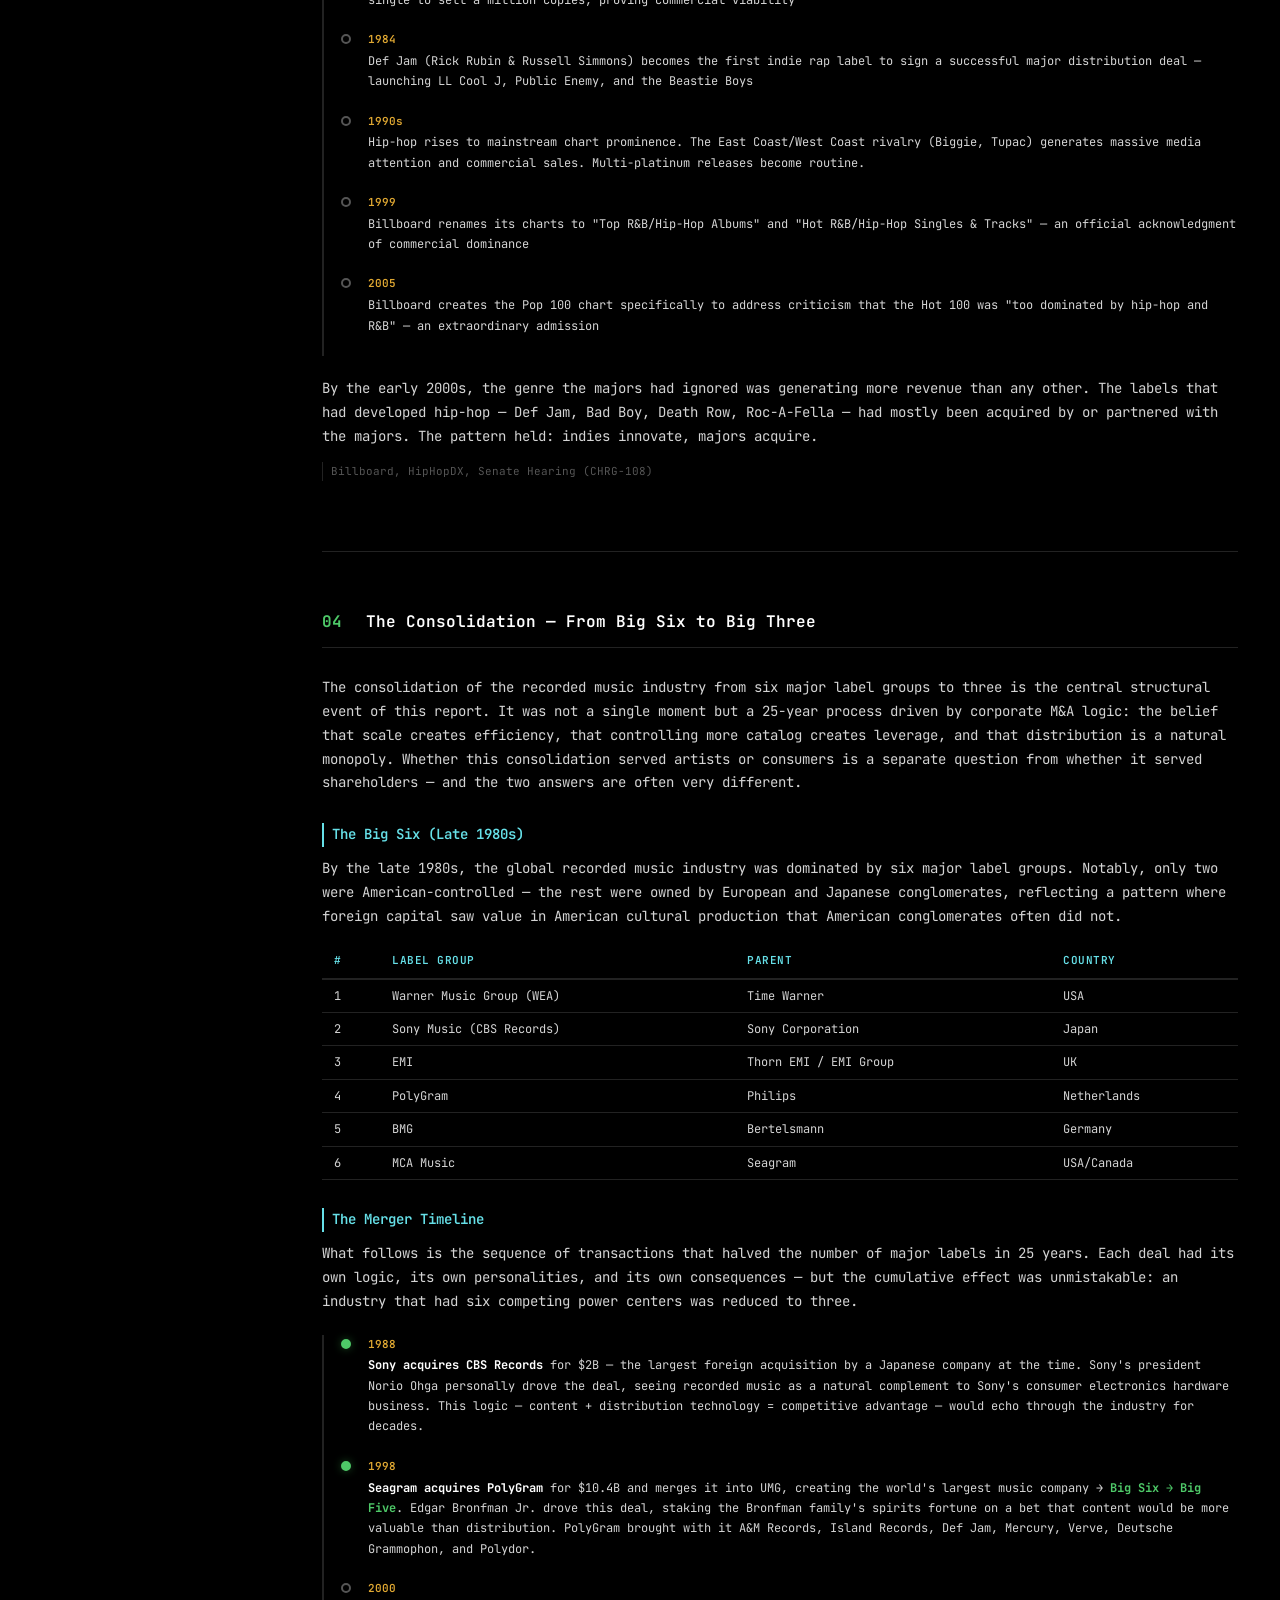
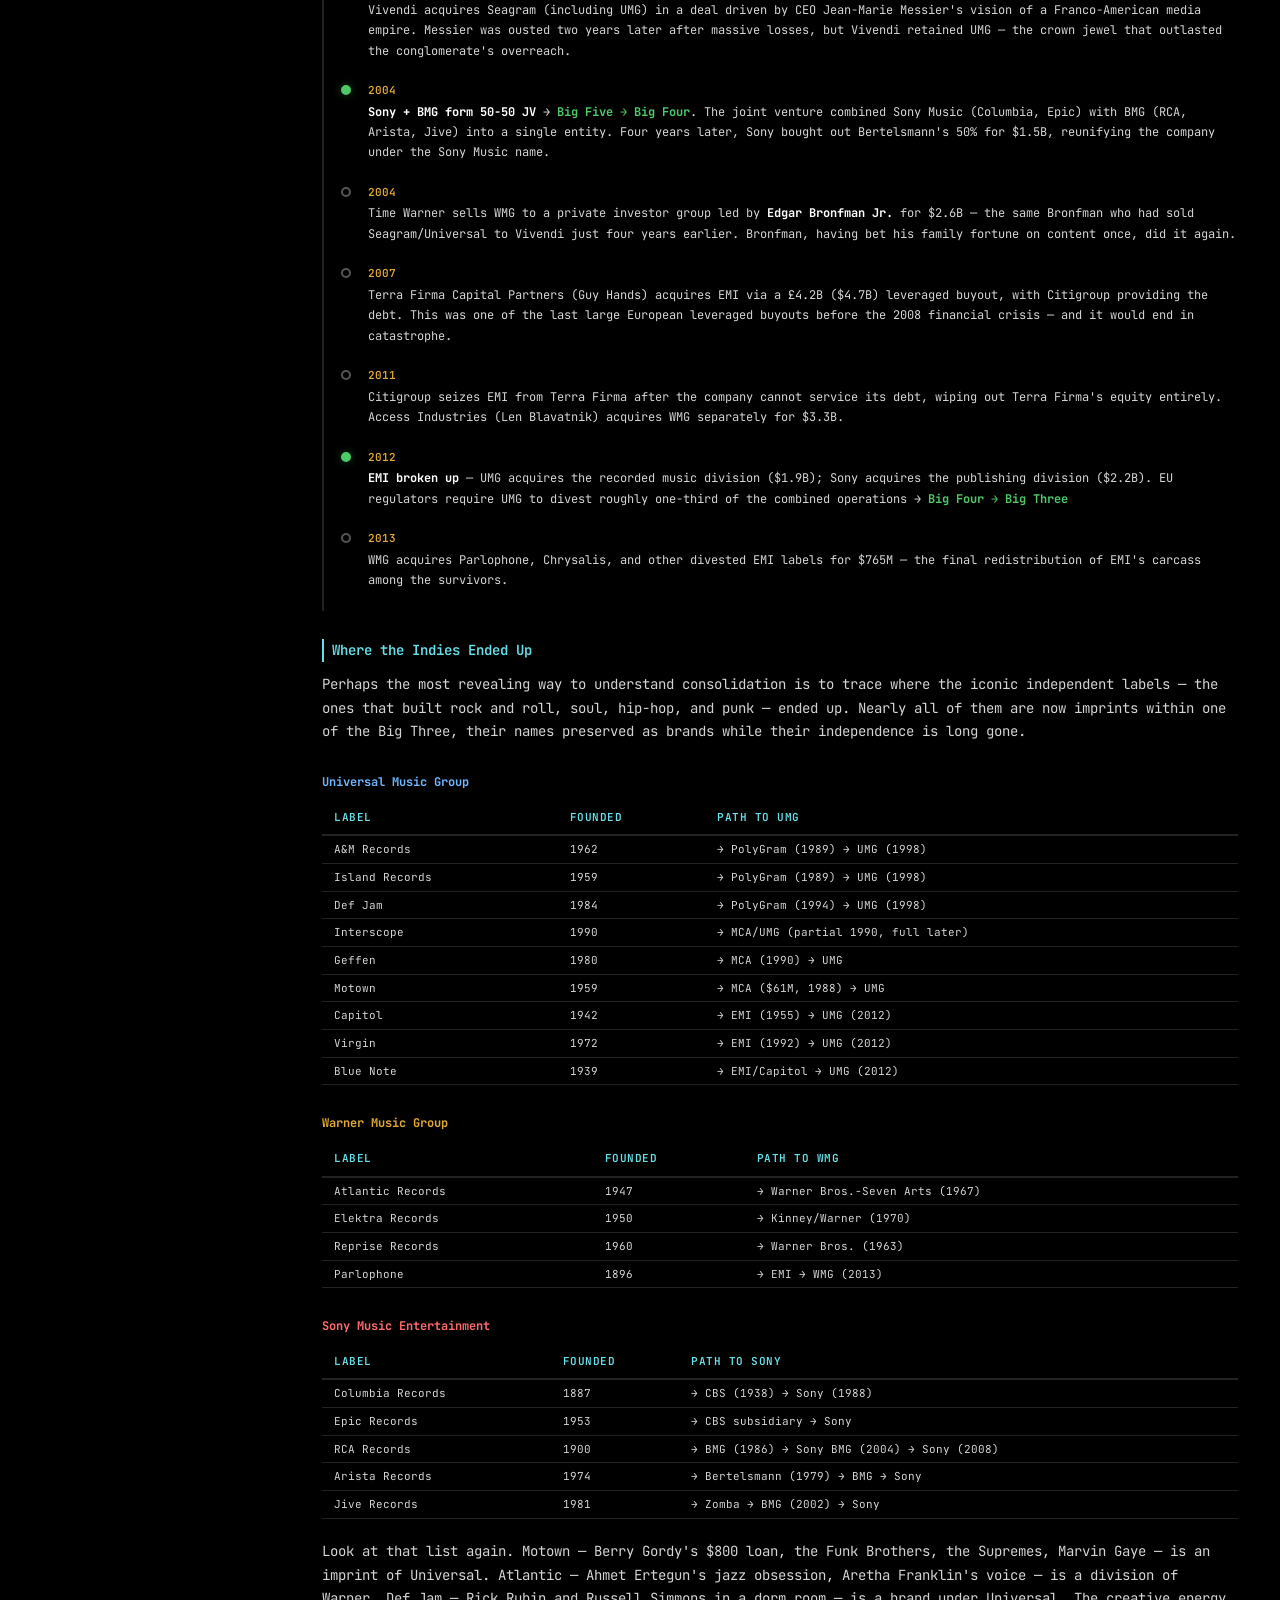
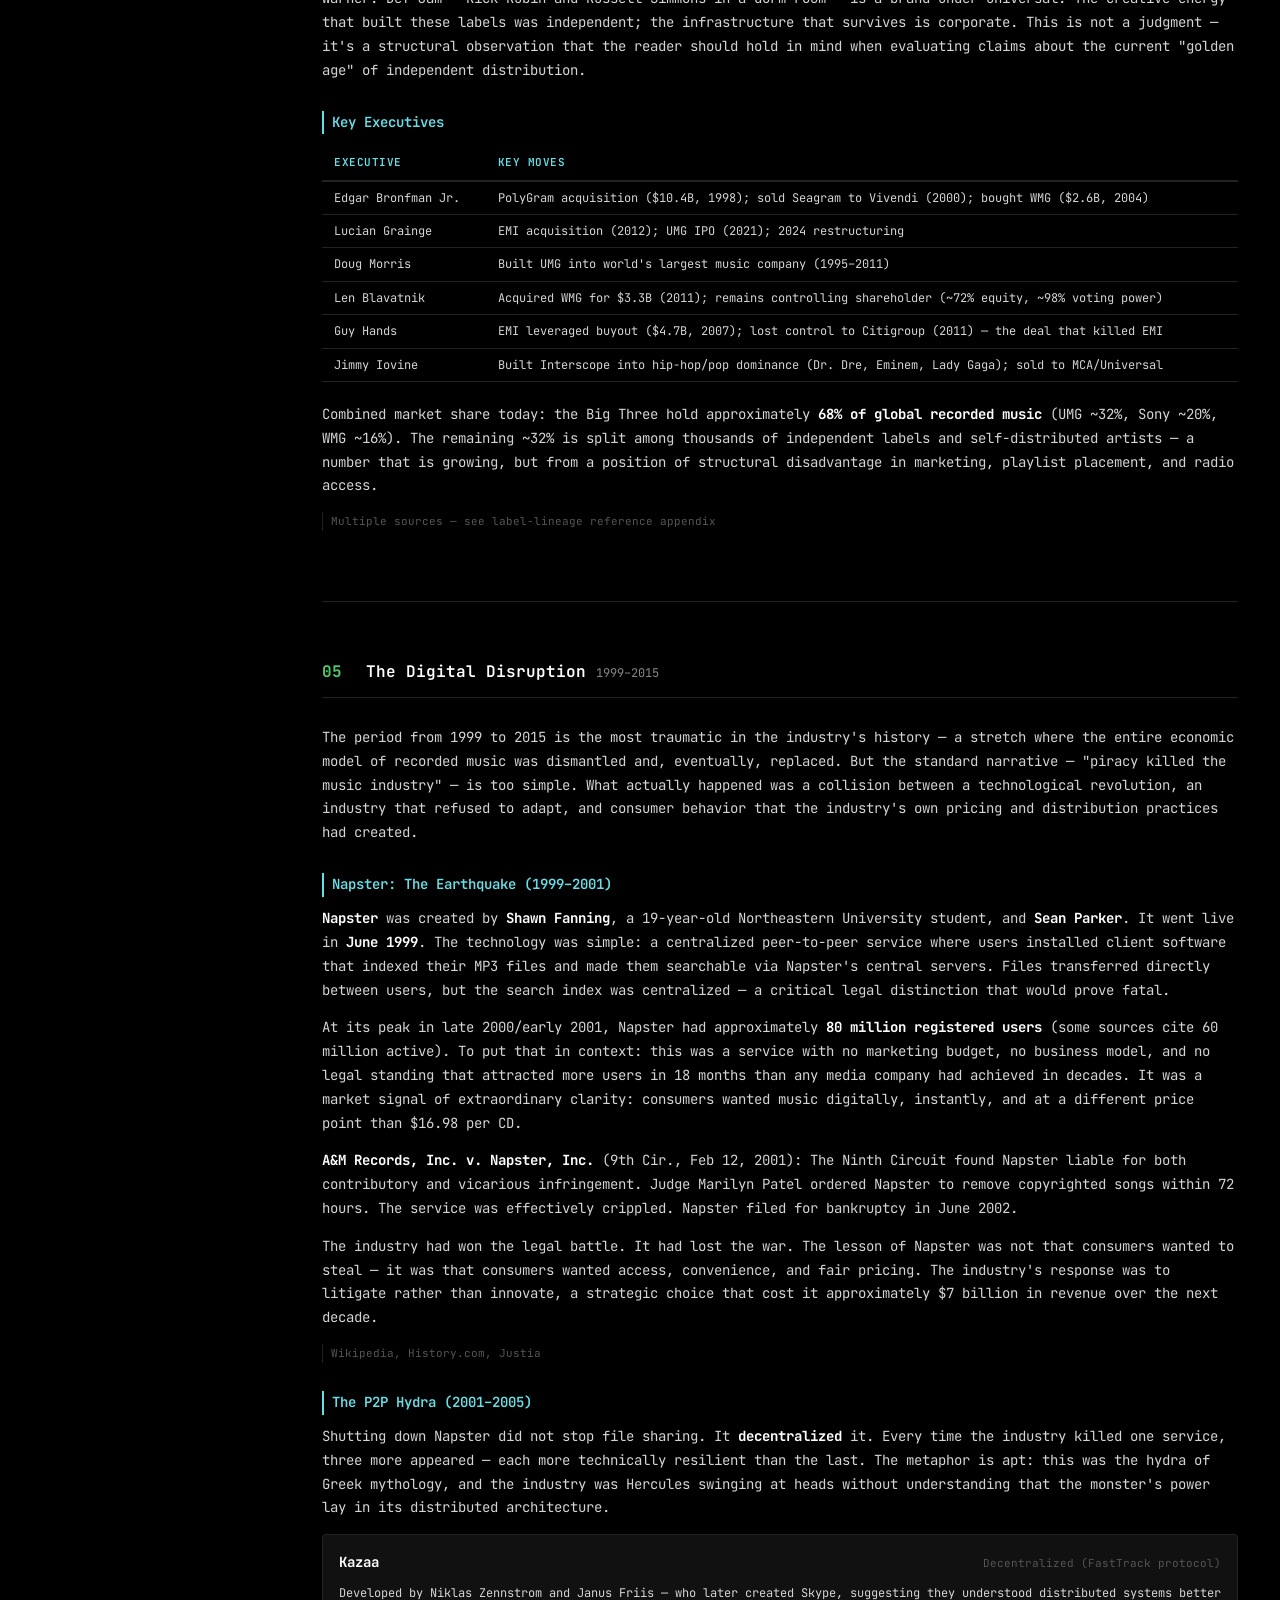
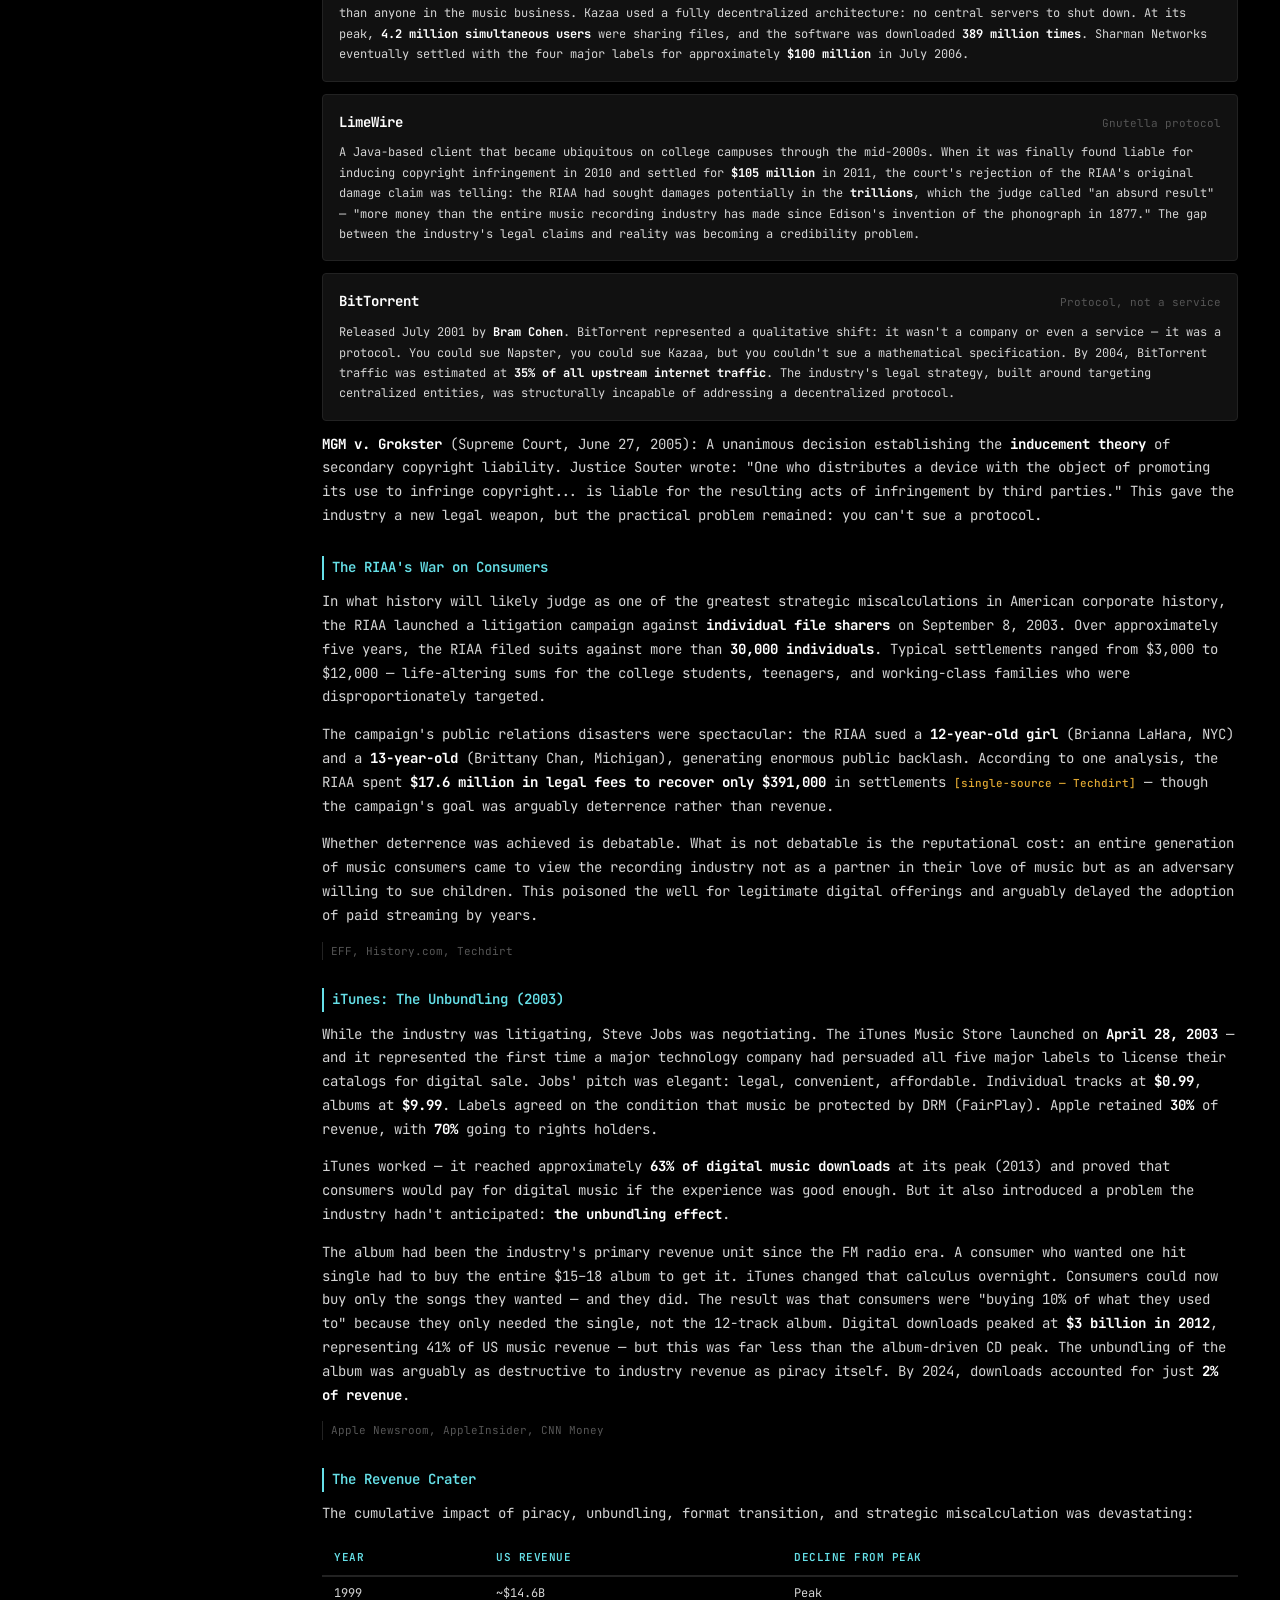
==== commit 6482948c: "Add Report 3: Law, Lobbying, and the Rules of the Game - New ~22,000-word report covering copyright " ====
--- a/docs/report-01.html
+++ b/docs/report-01.html
@@ -32,6 +32,7 @@
             <div class="toc-group-label">/ SERIES</div>
             <a href="report-01.html" class="series-link series-current"><span class="toc-marker">01</span> History of the Industry</a>
             <a href="report-02.html" class="series-link"><span class="toc-marker">02</span> Economics of Making Music</a>
+            <a href="report-03.html" class="series-link"><span class="toc-marker">03</span> Law, Lobbying &amp; the Rules</a>
           </div>
           <a href="index.html" class="series-link">
             <span class="toc-marker">~</span> HOME
@@ -1058,6 +1059,9 @@
             <div class="footer-line">
               <a href="report-02.html" style="color: var(--blue); text-decoration: none;">→ Report 2: The Economics of Making Music</a>
             </div>
+            <div class="footer-line">
+              <a href="report-03.html" style="color: var(--blue); text-decoration: none;">→ Report 3: Law, Lobbying, and the Rules of the Game</a>
+            </div>
           </div>
         </footer>
 
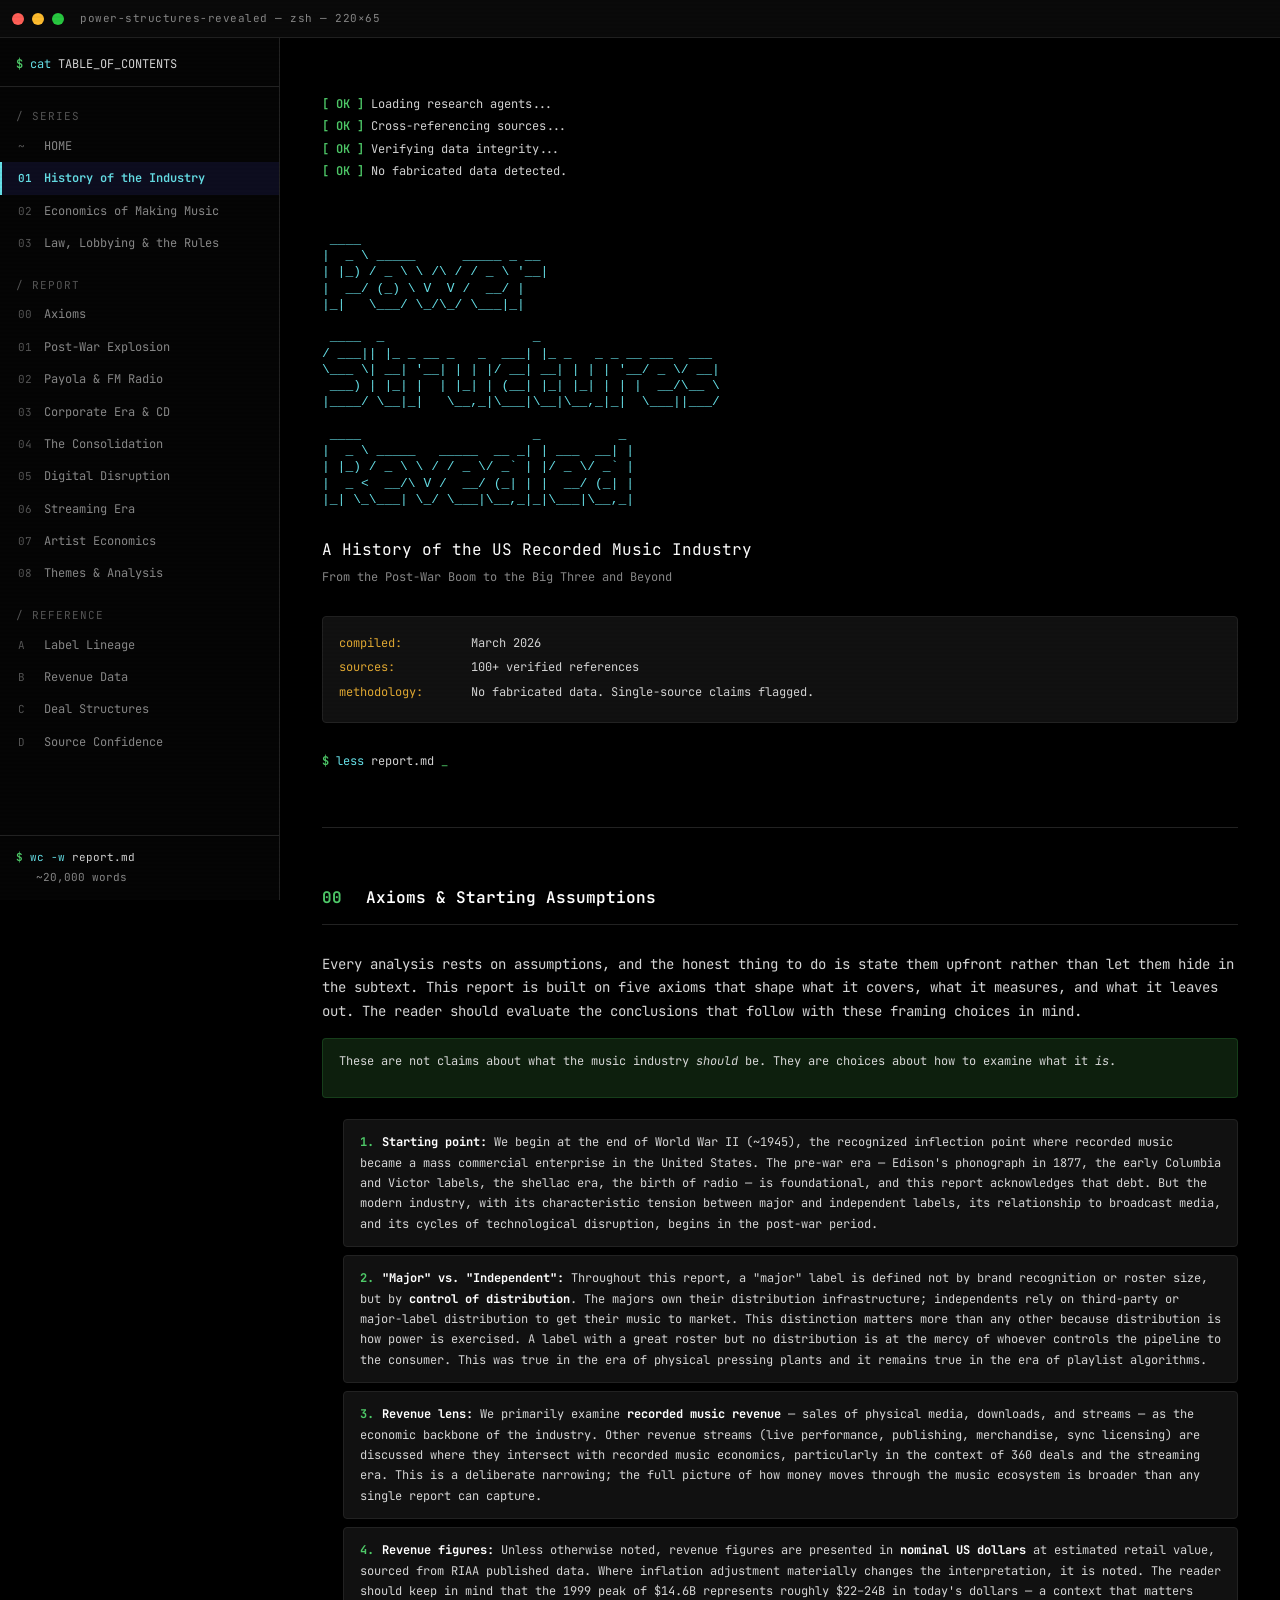
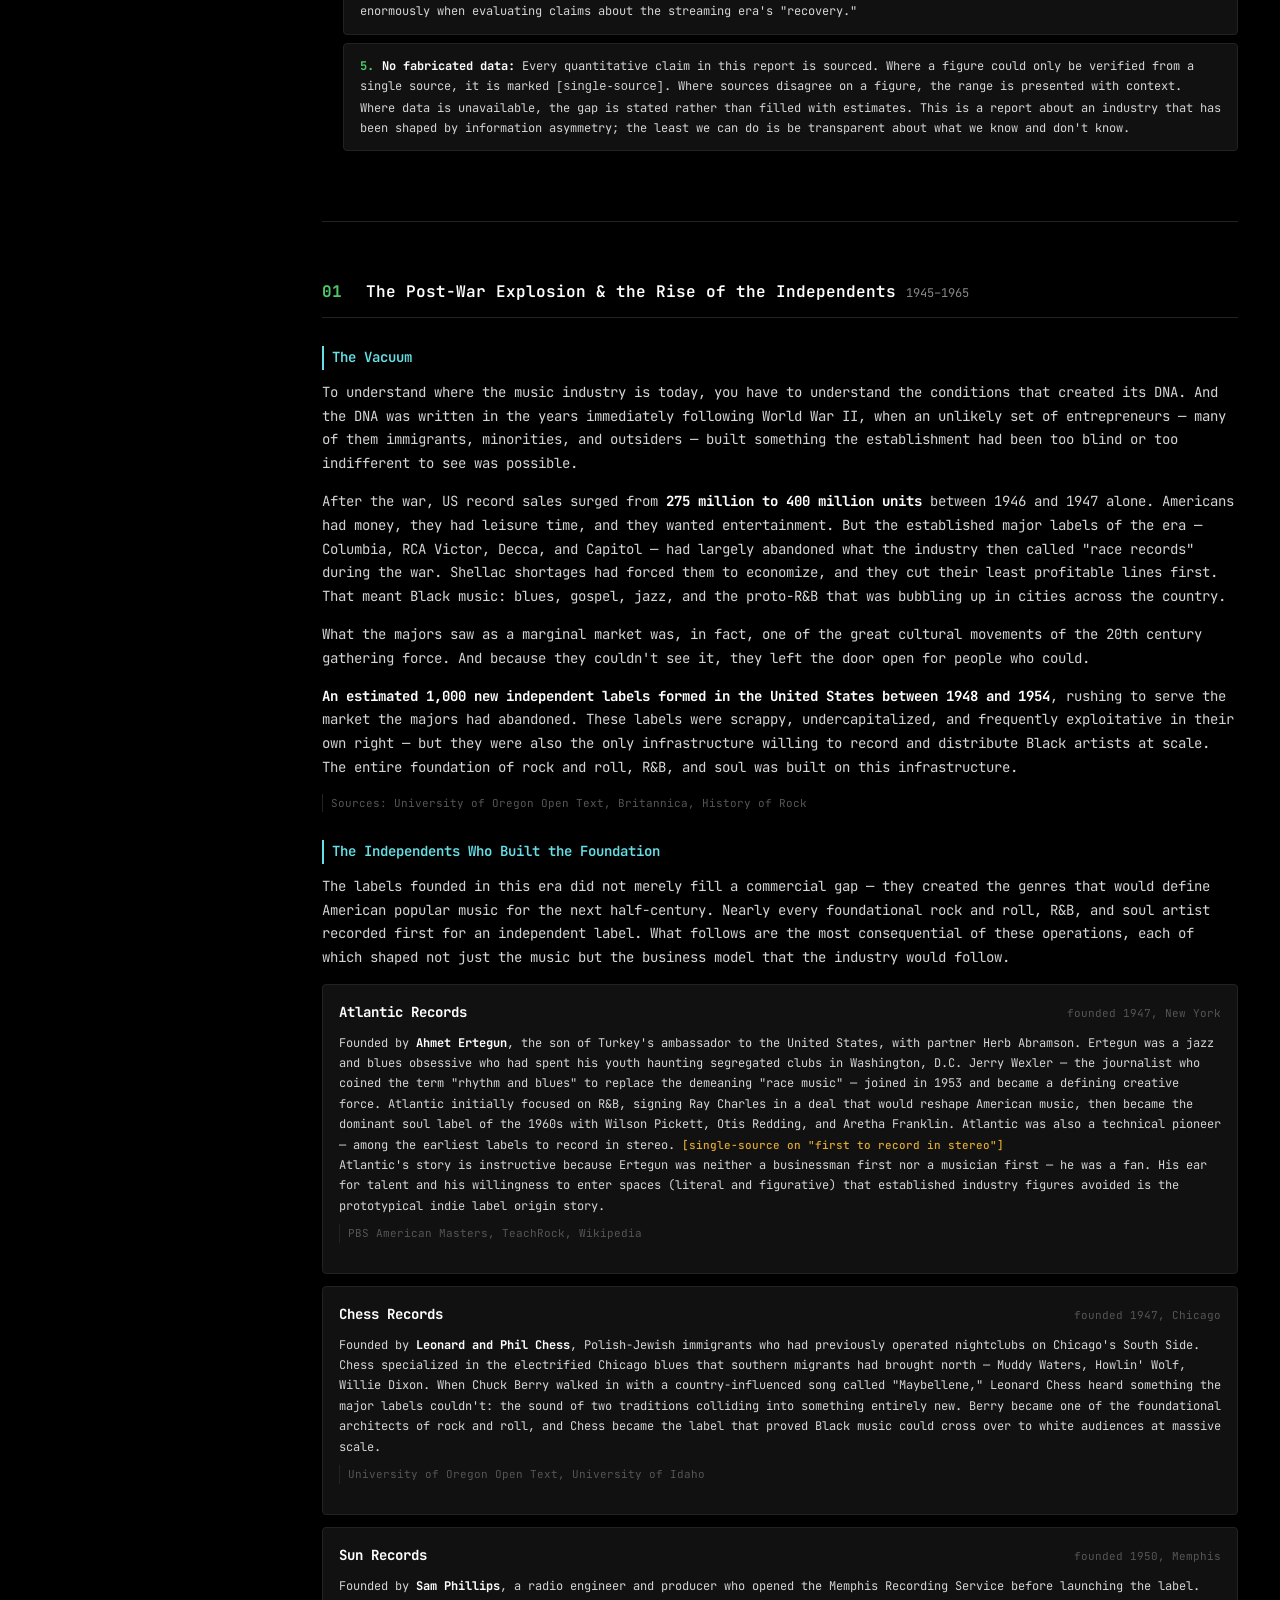
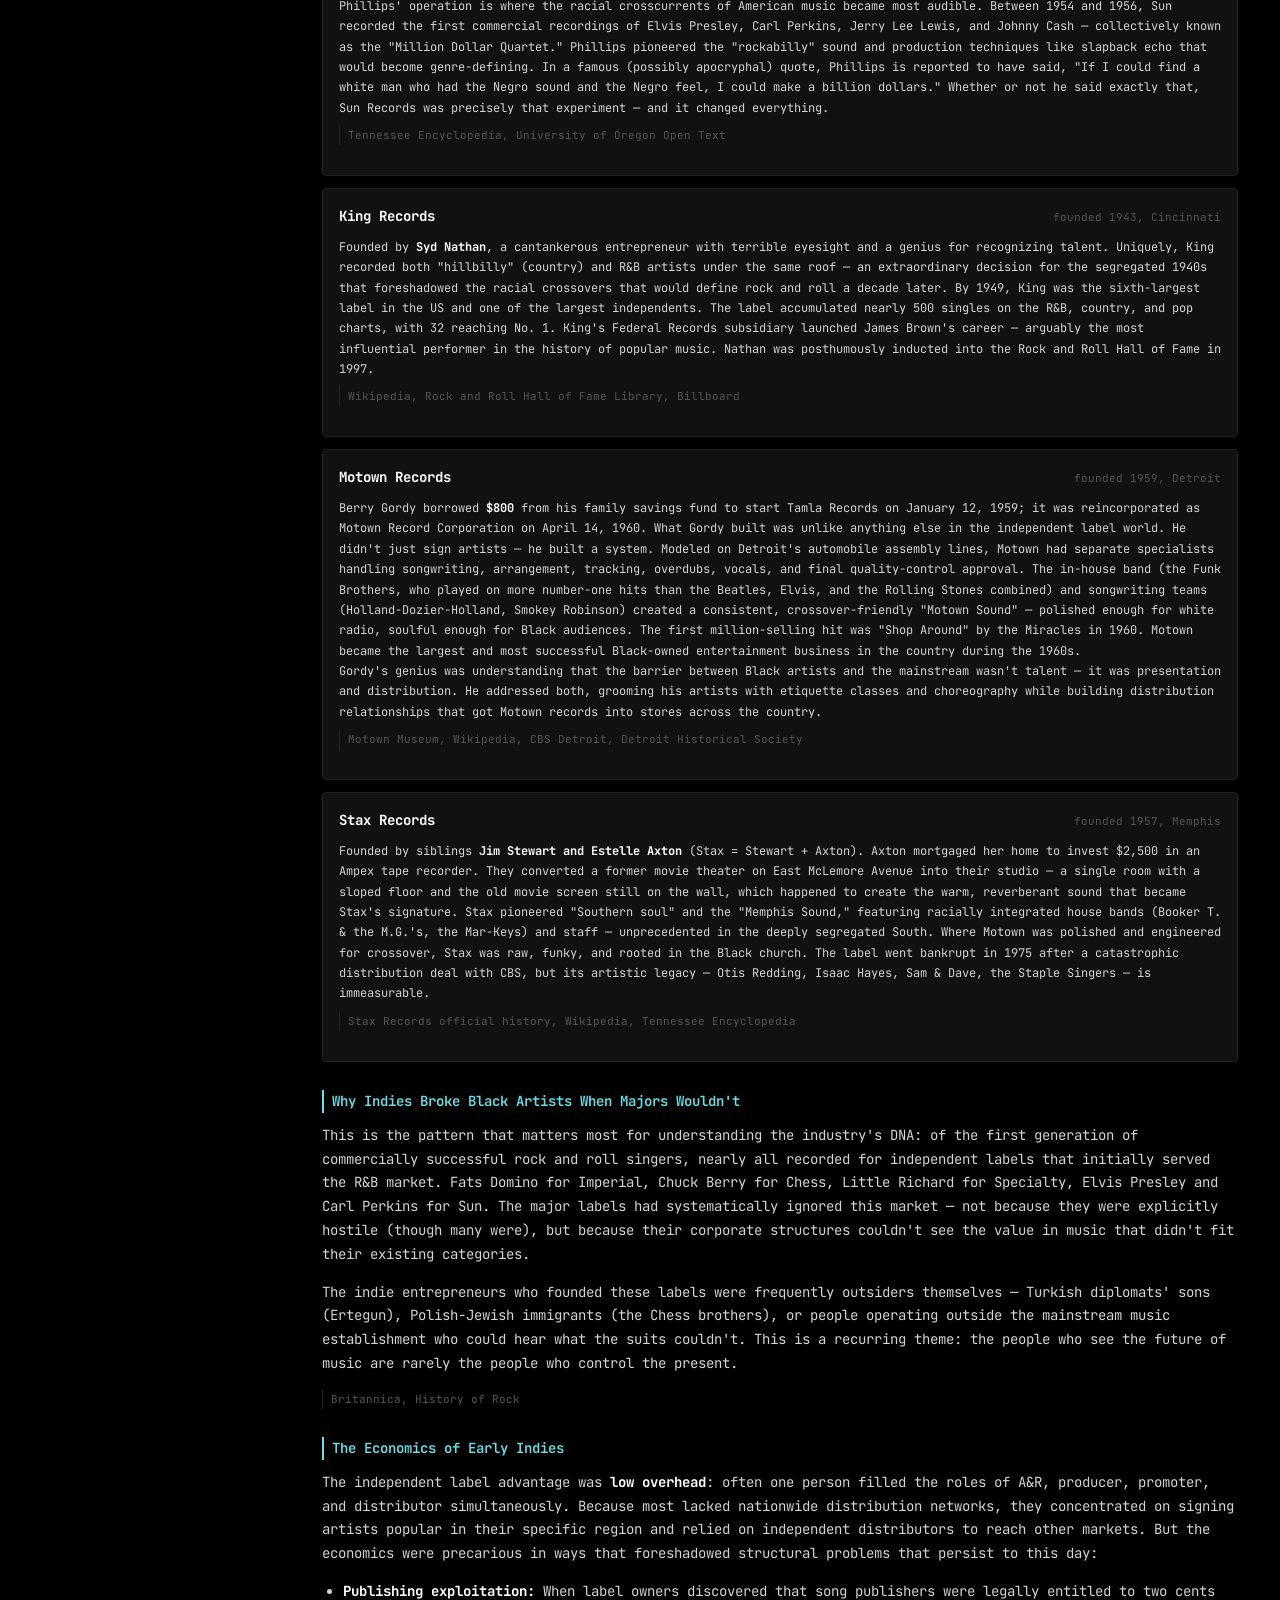
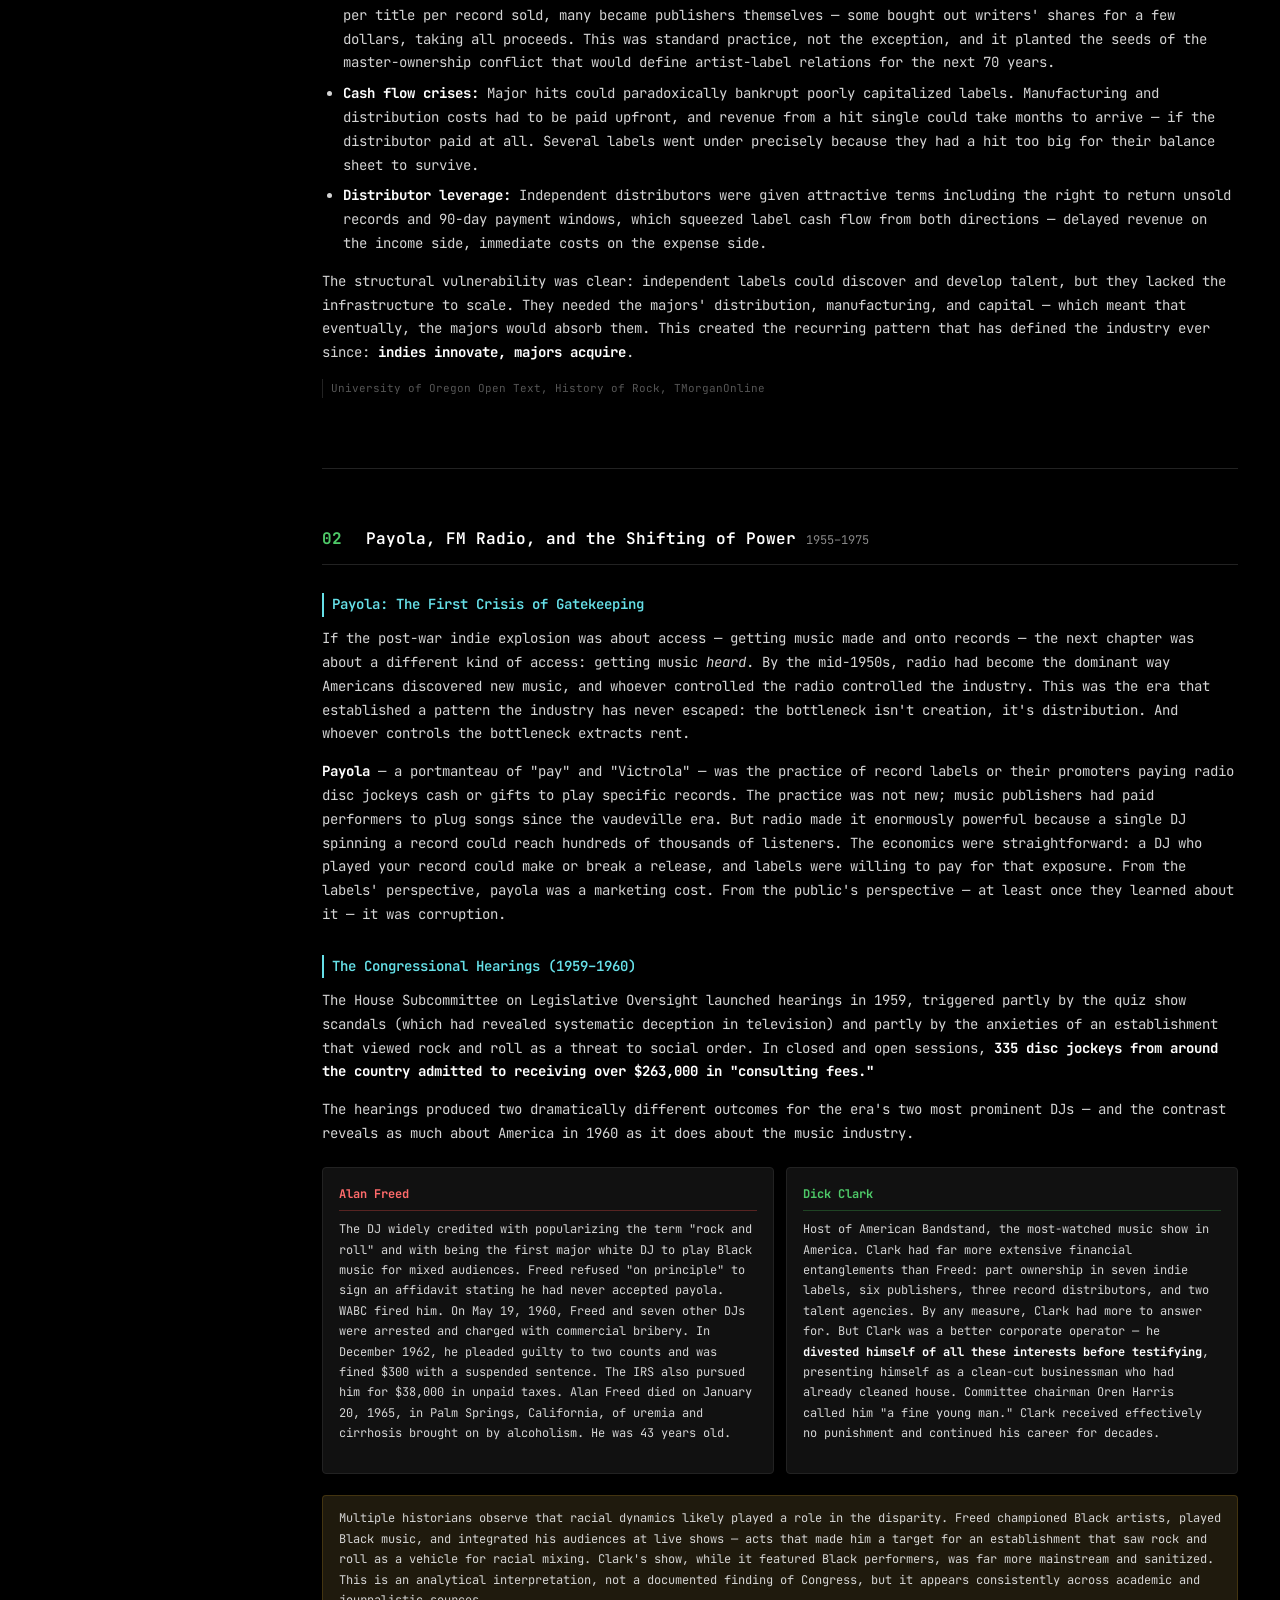
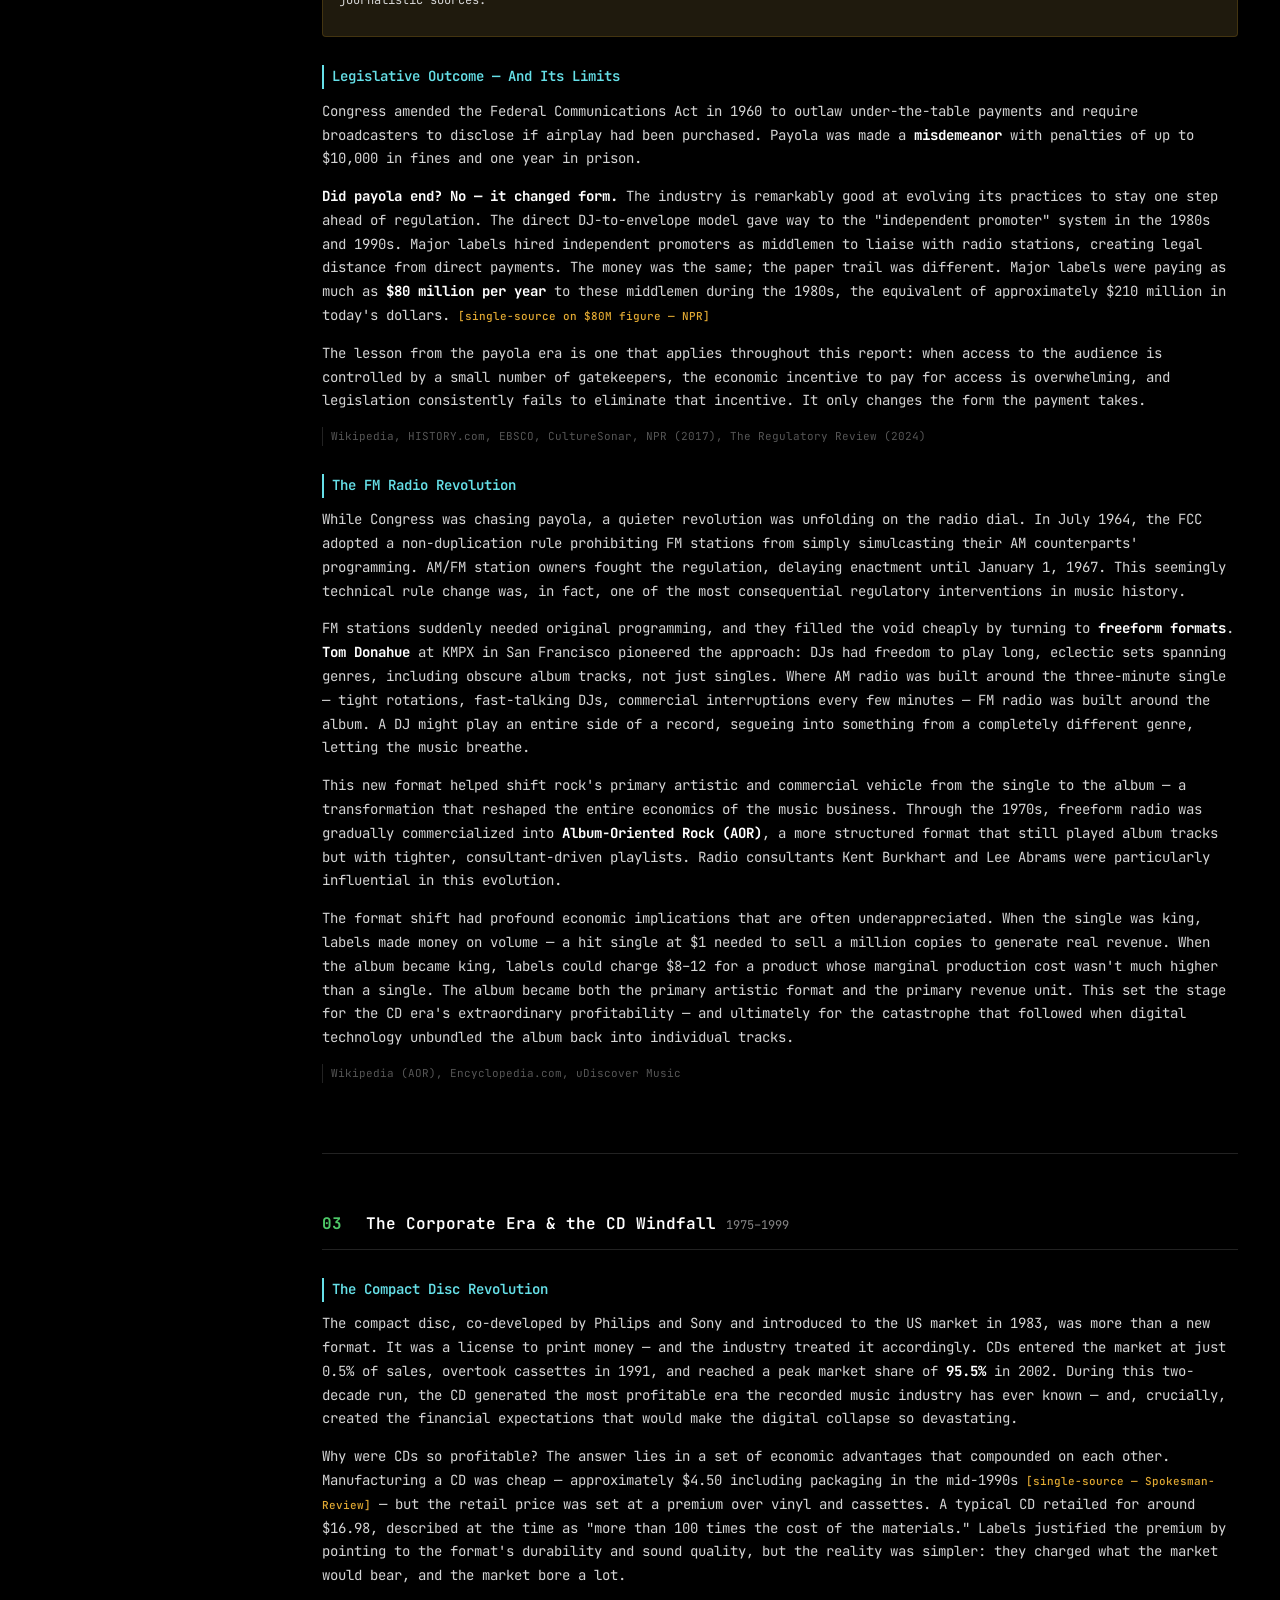
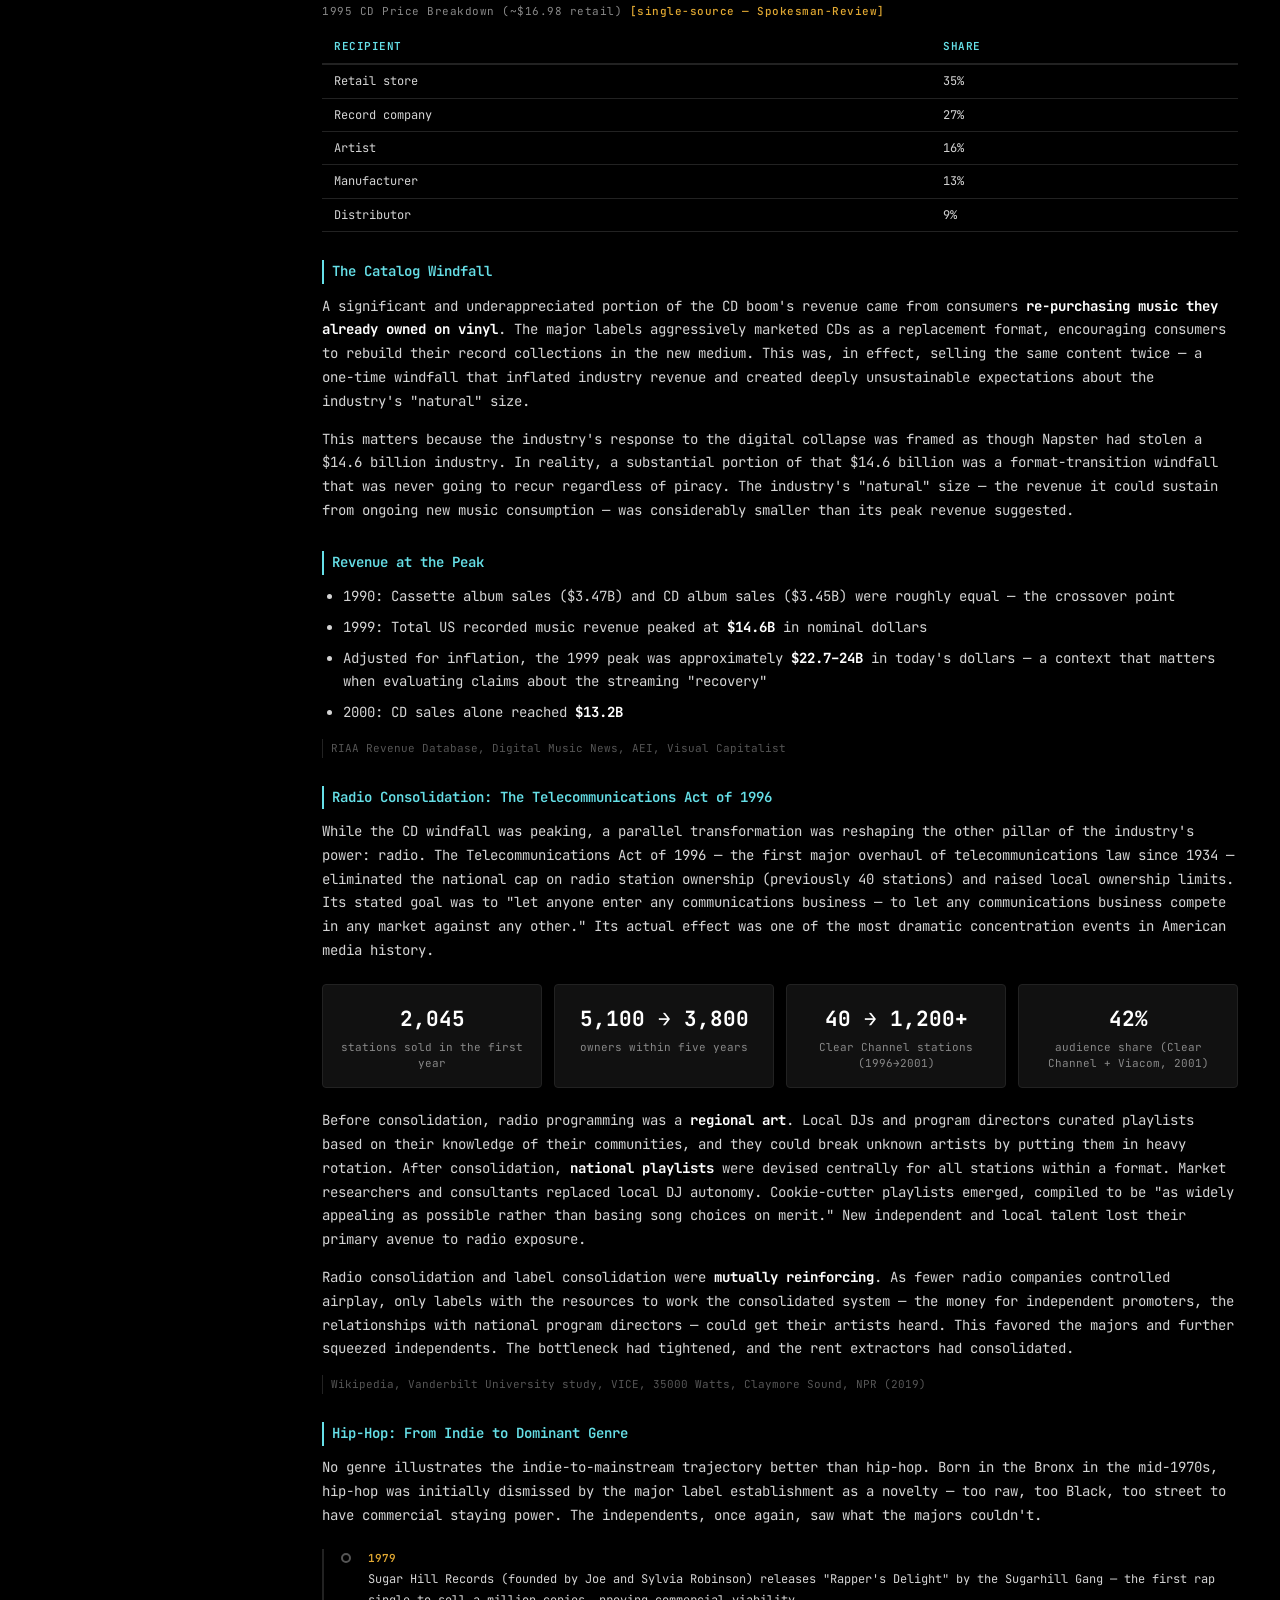
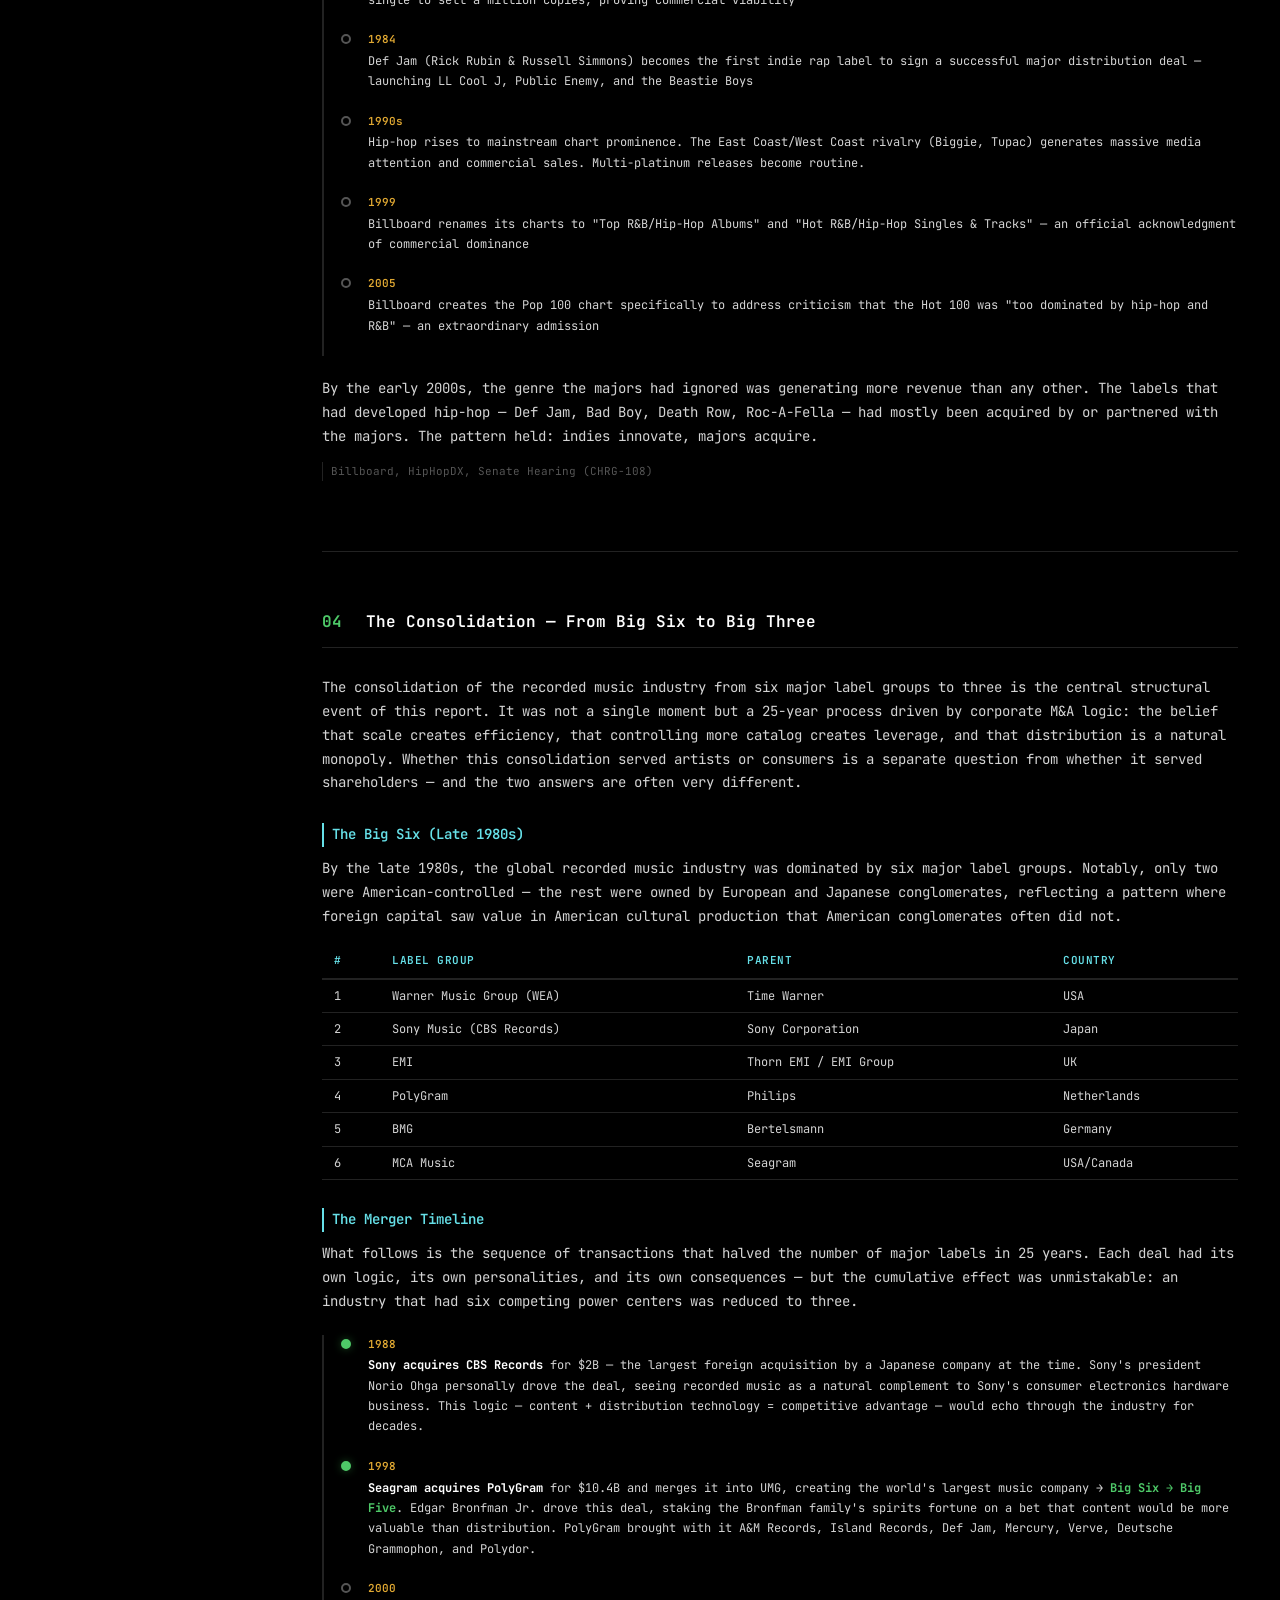
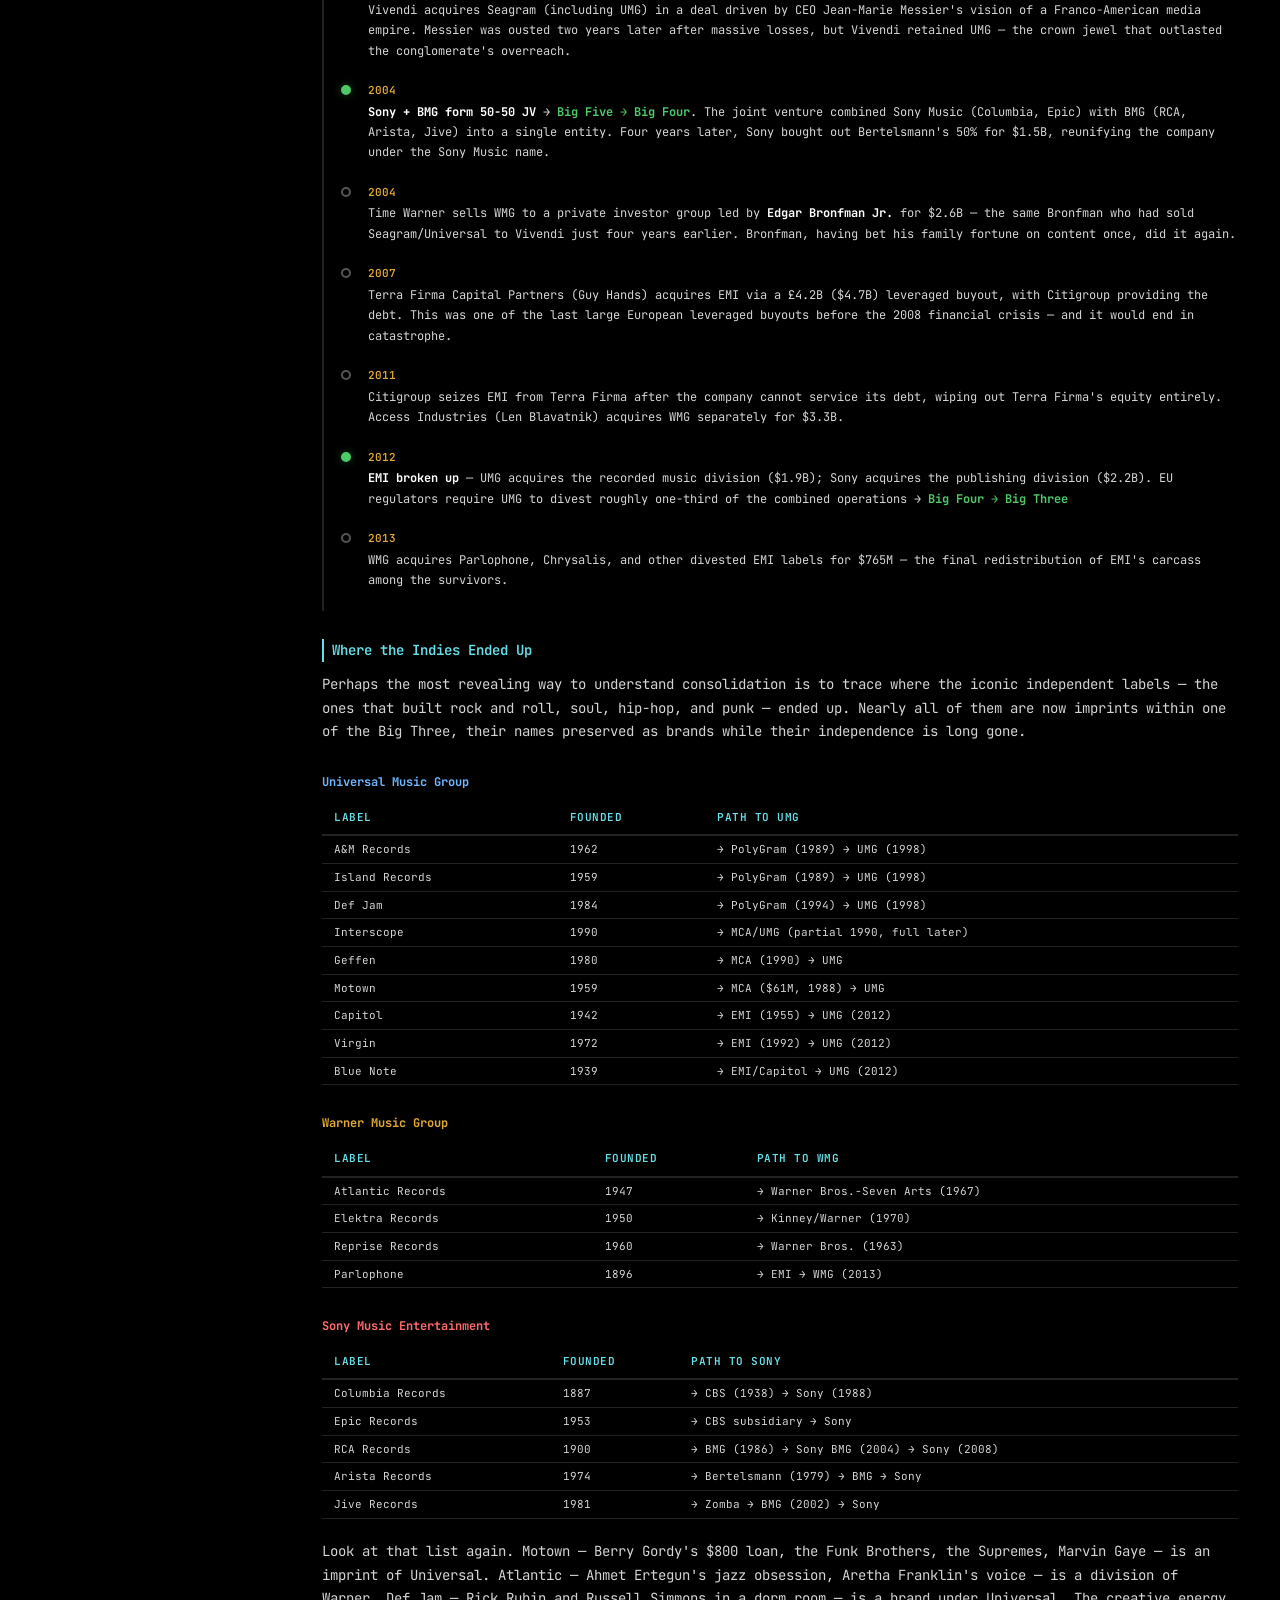
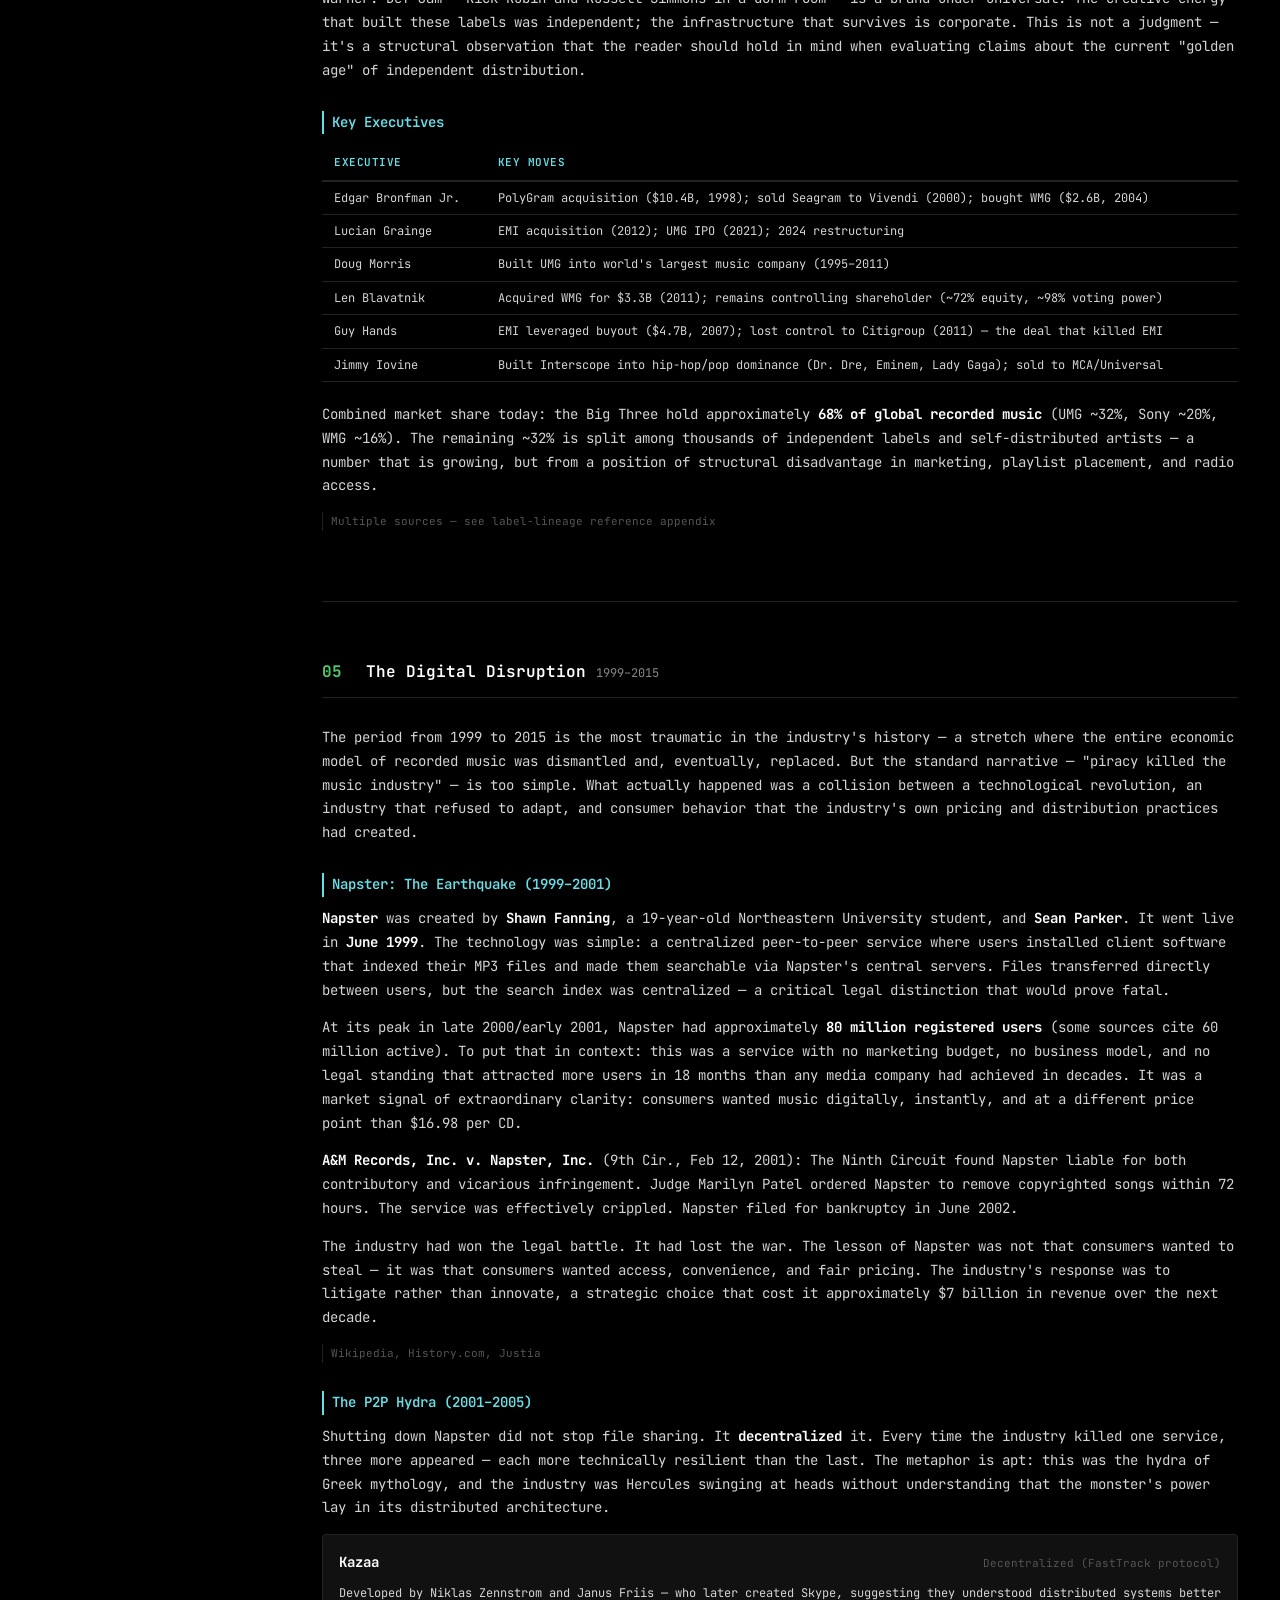
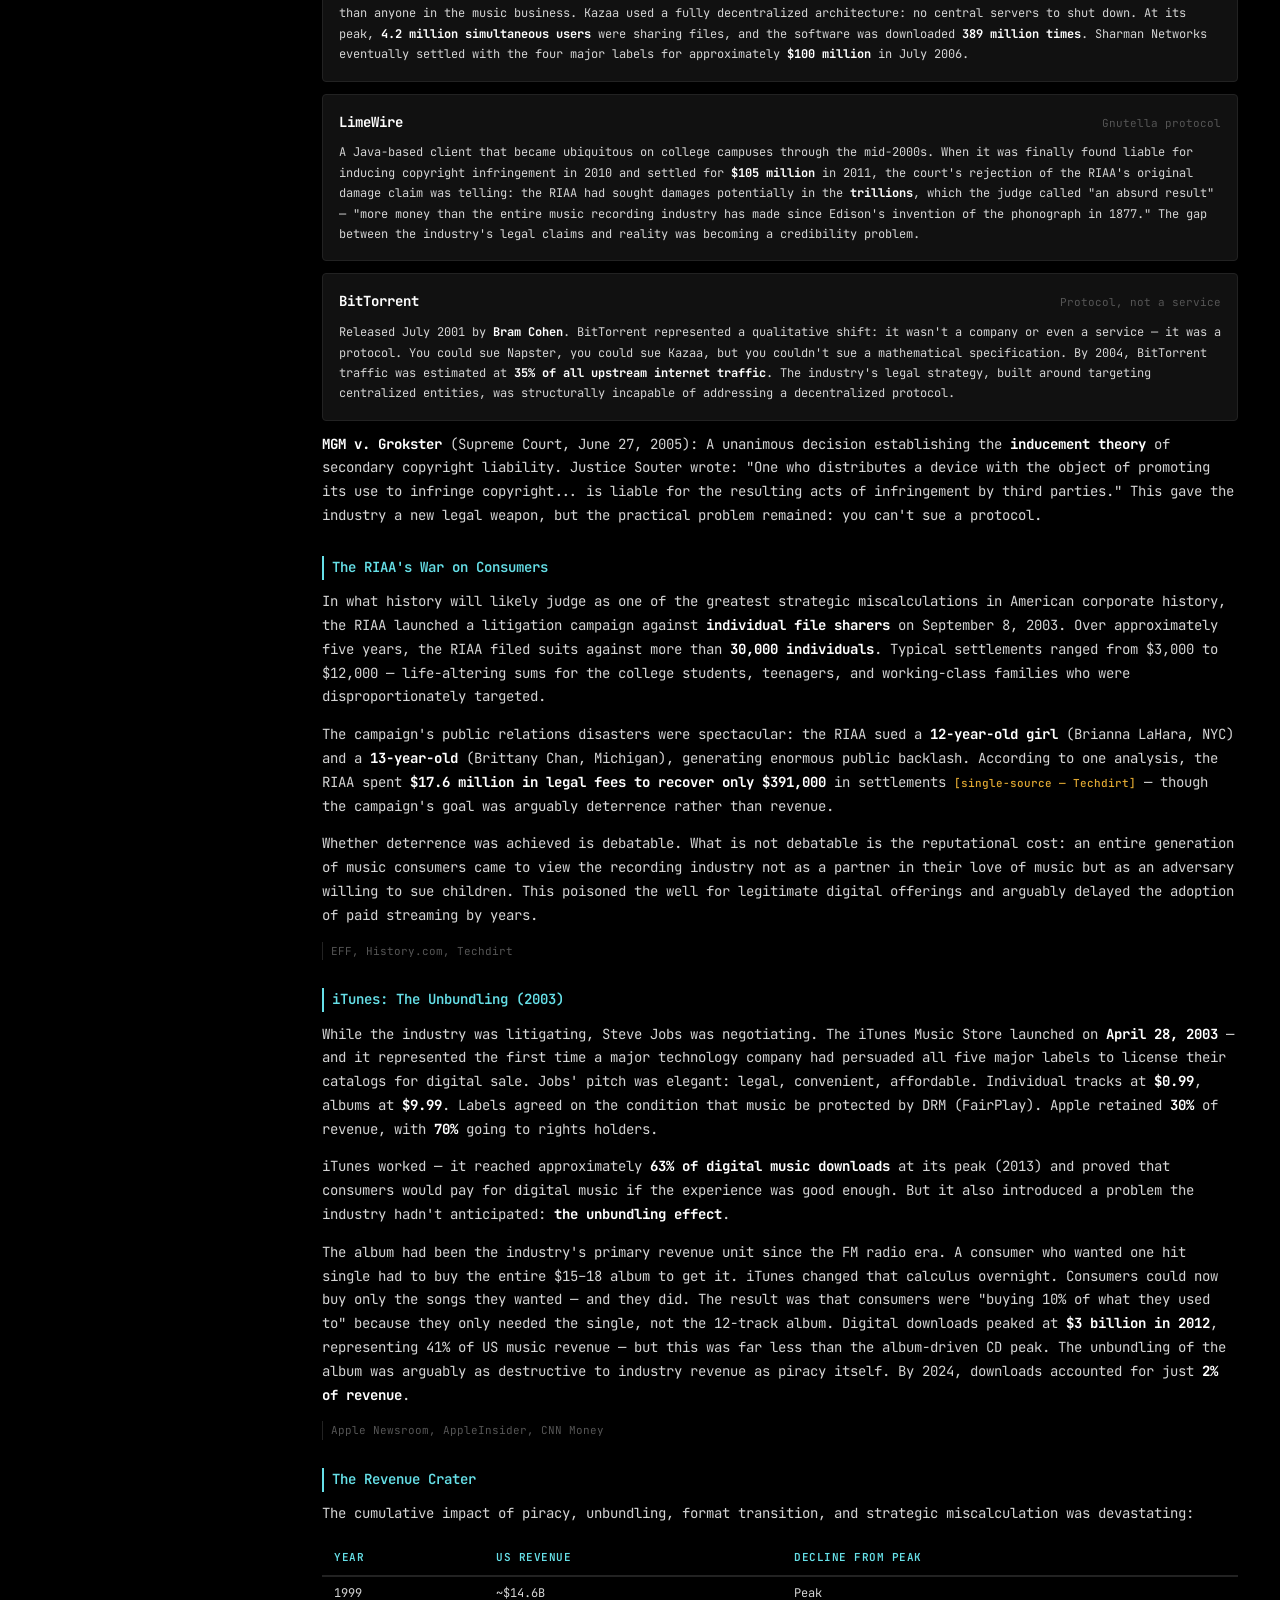
==== commit 130ea6e7: "Standardize series nav: move HOME inside SERIES group on all reports Co-Authored-By: Claude Opus 4.6" ====
--- a/docs/report-01.html
+++ b/docs/report-01.html
@@ -30,13 +30,11 @@
         <div class="toc-content">
           <div class="toc-group">
             <div class="toc-group-label">/ SERIES</div>
+            <a href="index.html" class="series-link"><span class="toc-marker">~</span> HOME</a>
             <a href="report-01.html" class="series-link series-current"><span class="toc-marker">01</span> History of the Industry</a>
             <a href="report-02.html" class="series-link"><span class="toc-marker">02</span> Economics of Making Music</a>
             <a href="report-03.html" class="series-link"><span class="toc-marker">03</span> Law, Lobbying &amp; the Rules</a>
           </div>
-          <a href="index.html" class="series-link">
-            <span class="toc-marker">~</span> HOME
-          </a>
           <div class="toc-group">
             <div class="toc-group-label">/ REPORT</div>
             <a href="#axioms" class="toc-link" data-section="axioms"><span class="toc-marker">00</span> Axioms</a>
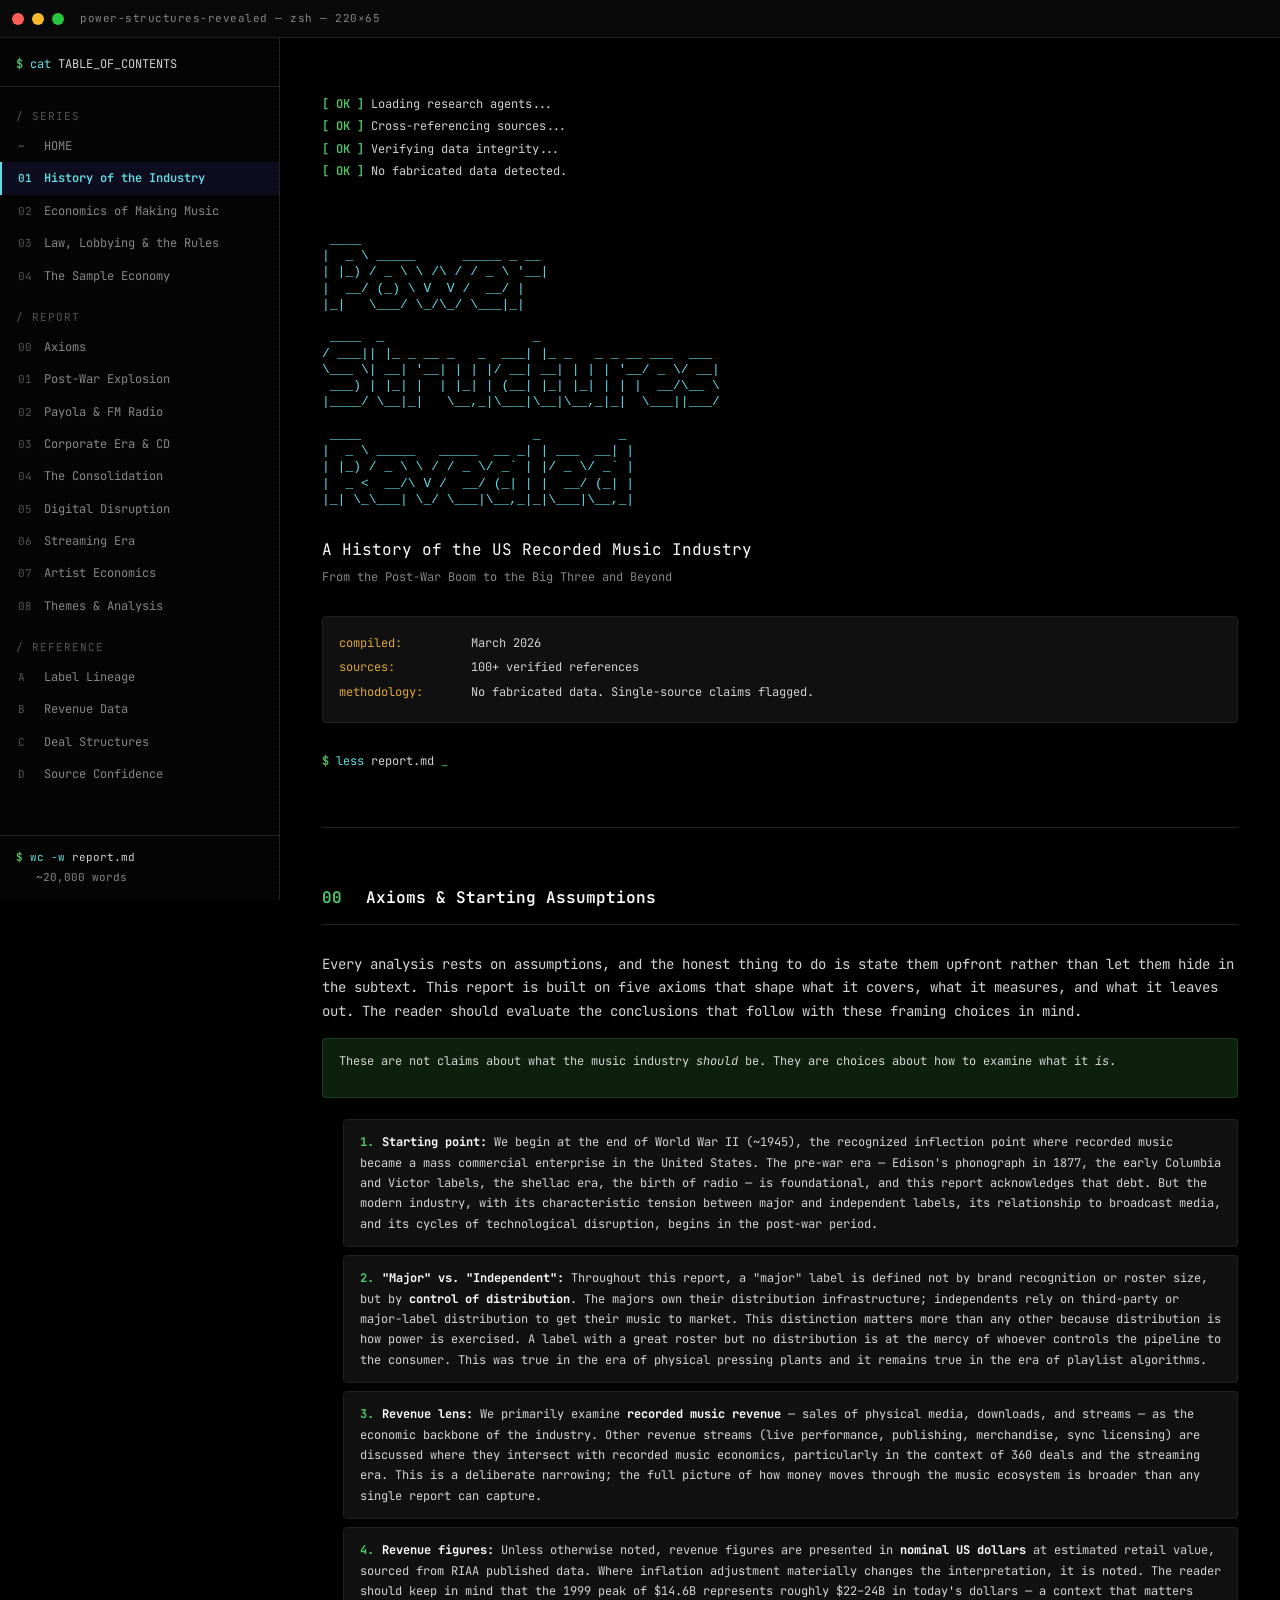
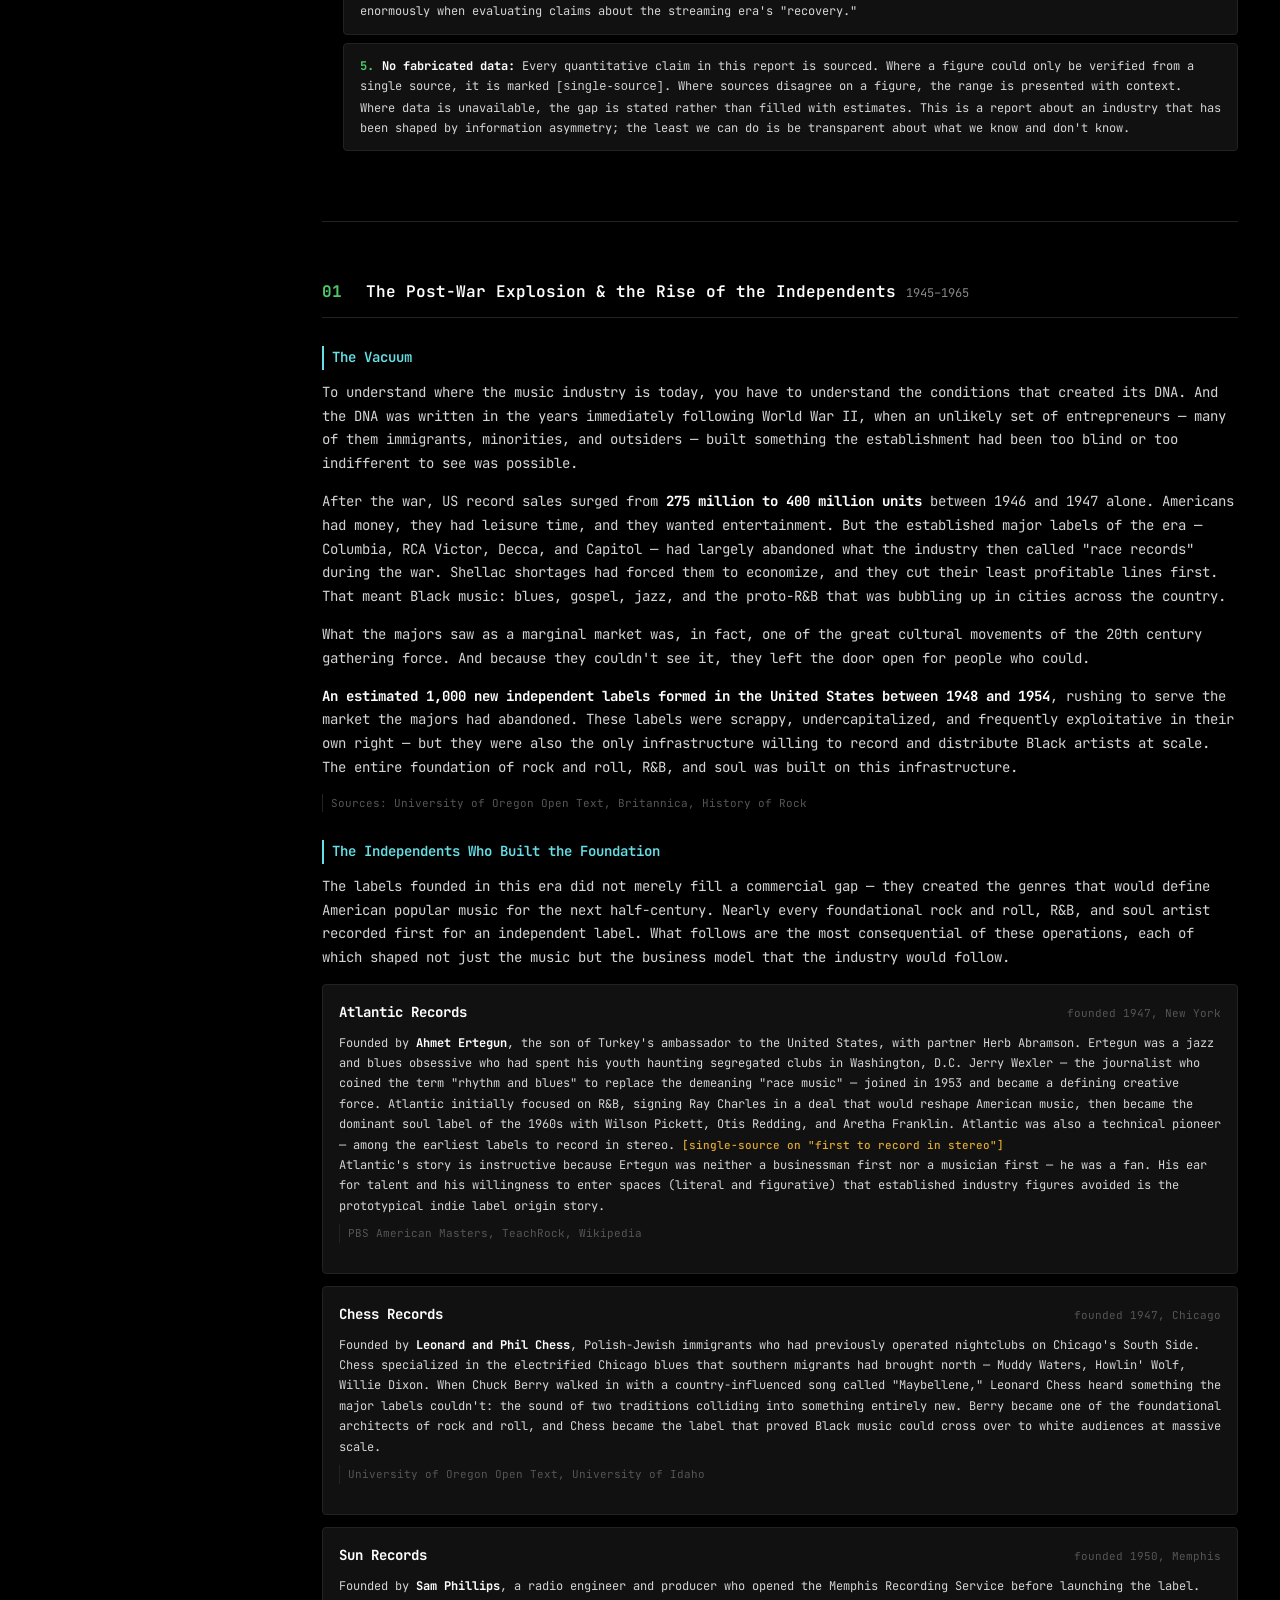
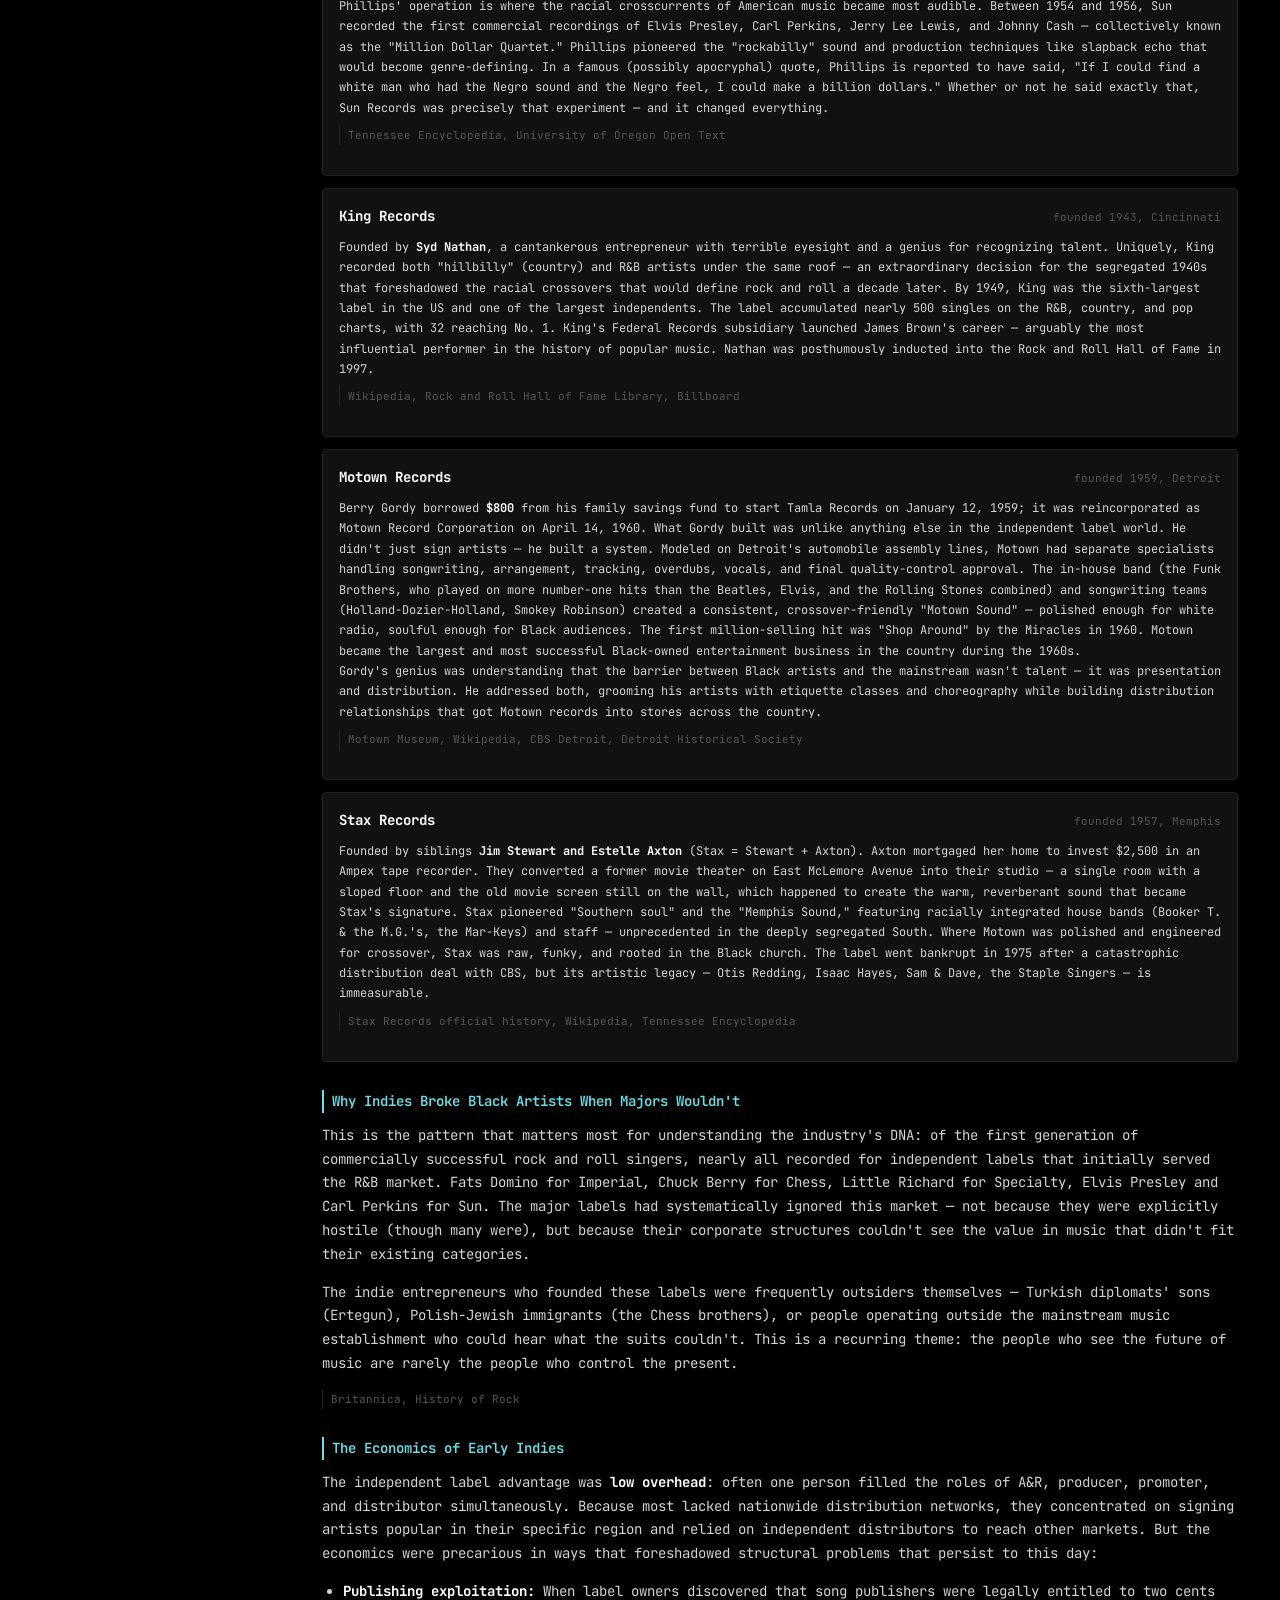
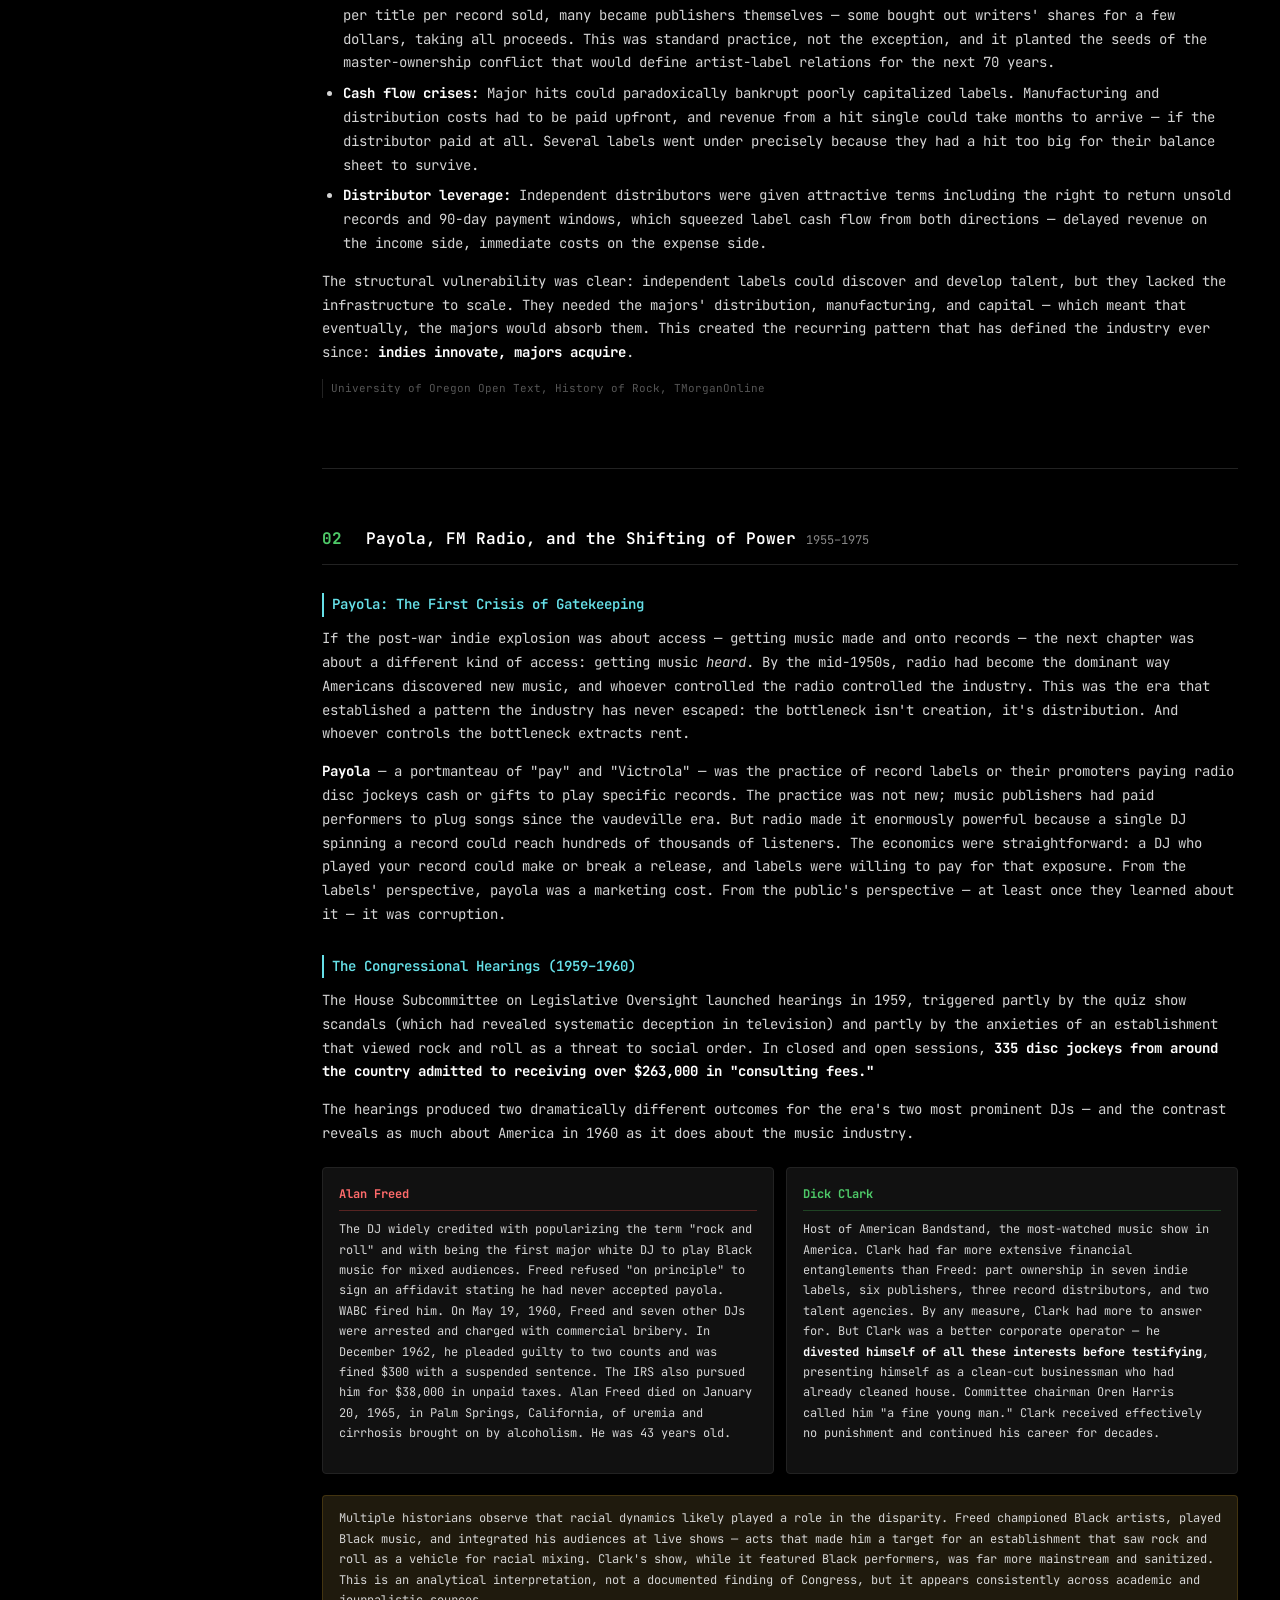
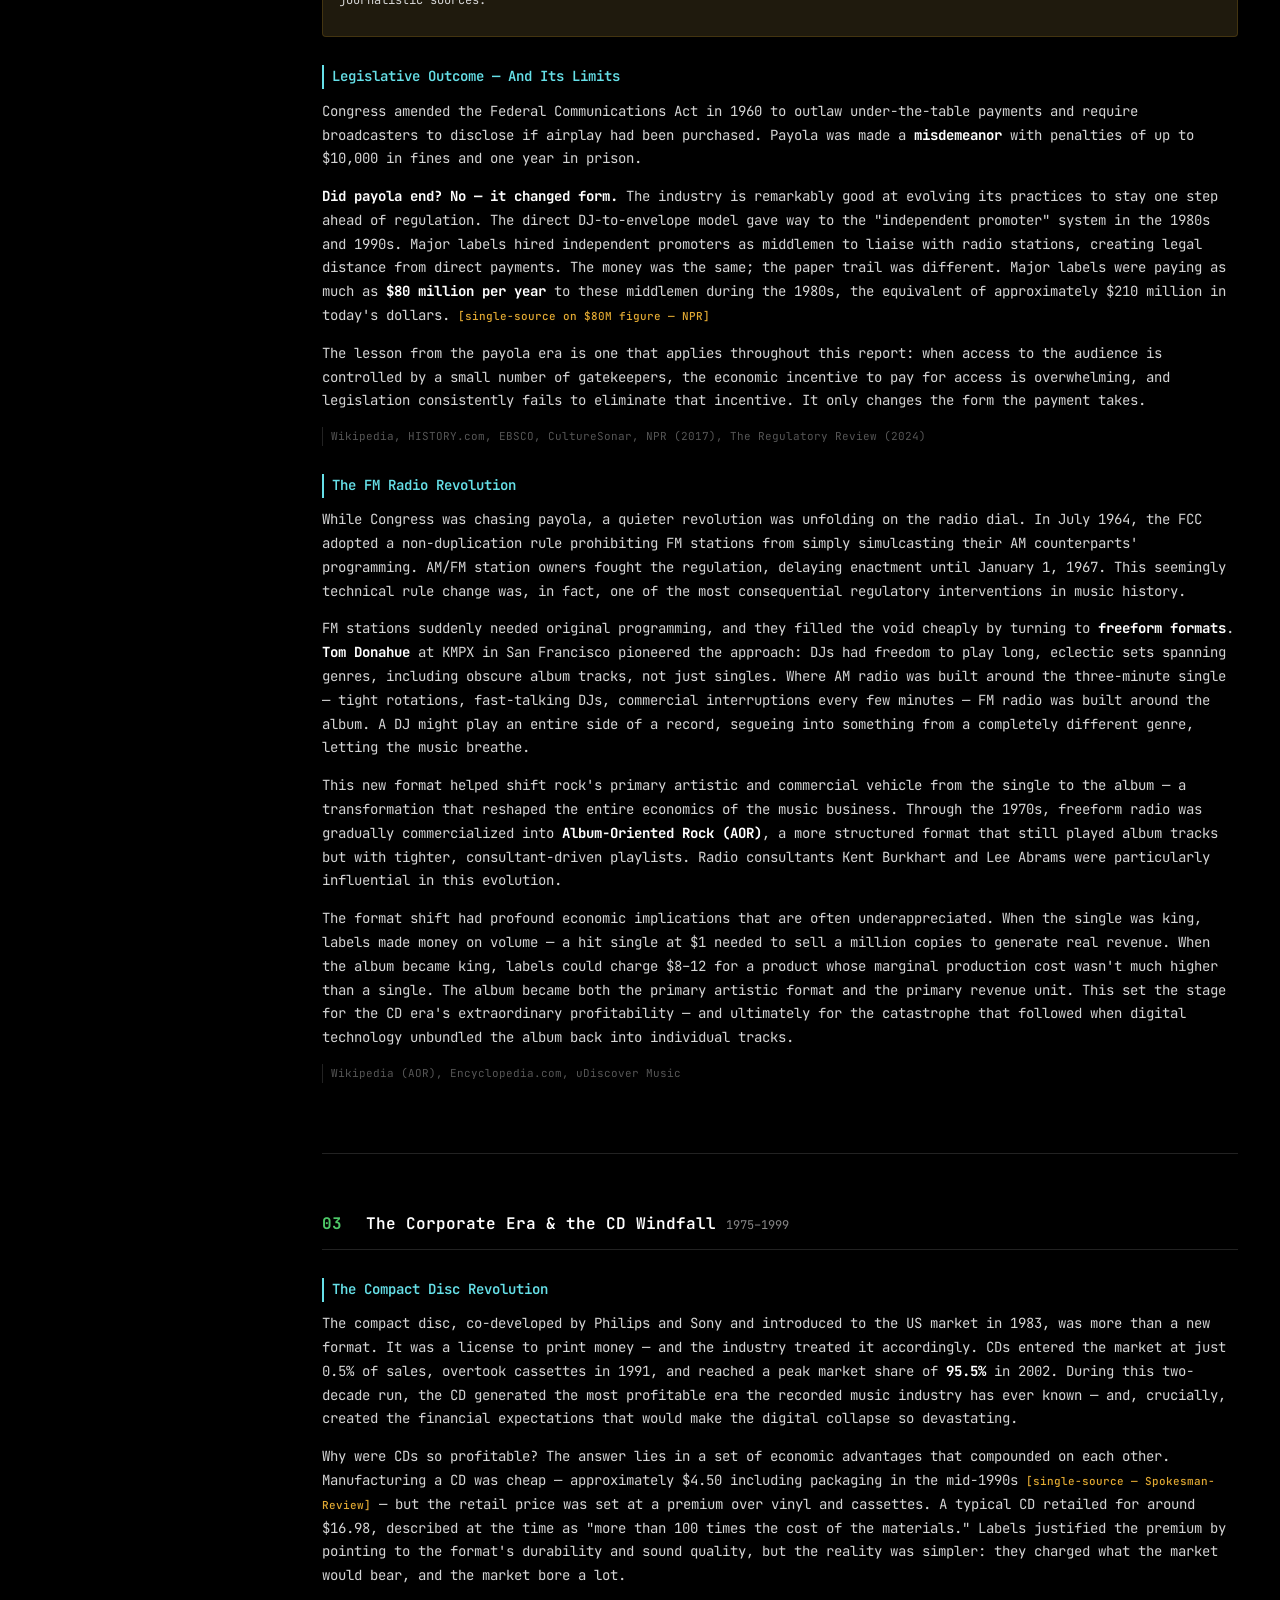
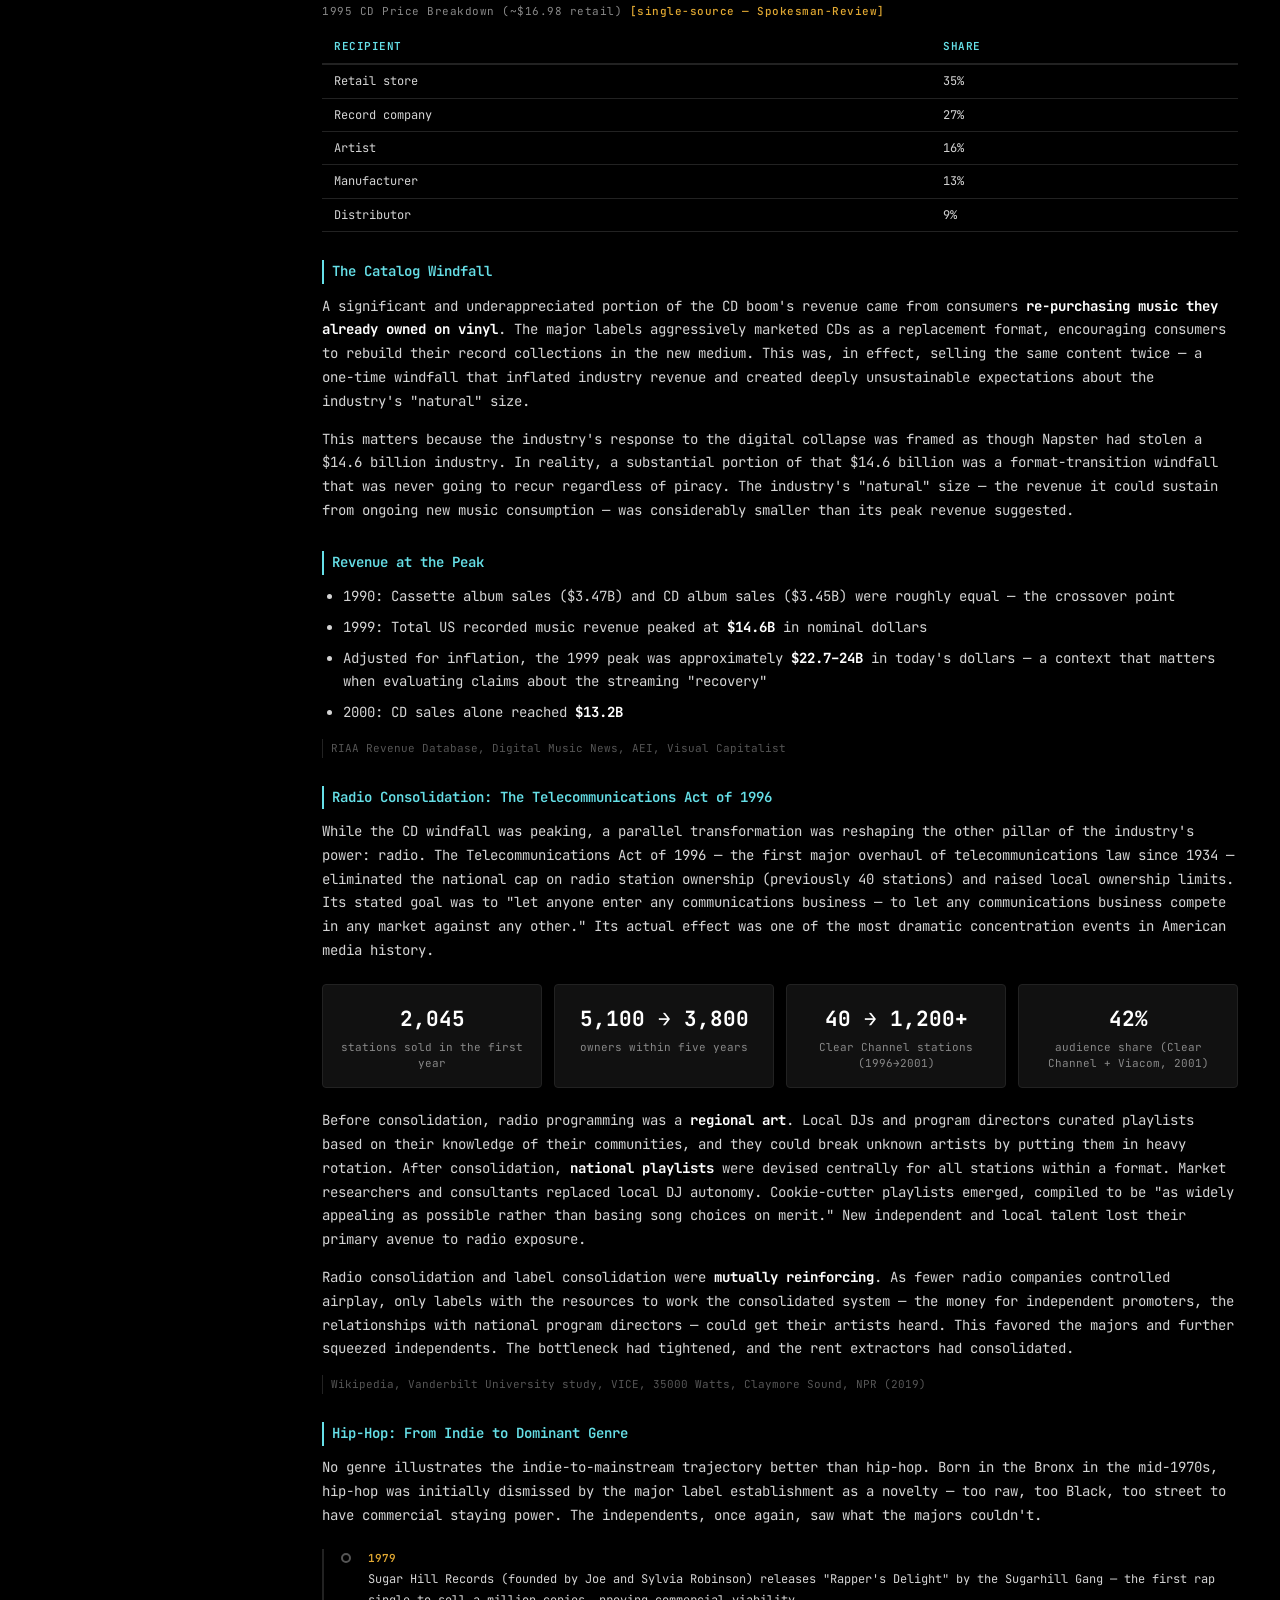
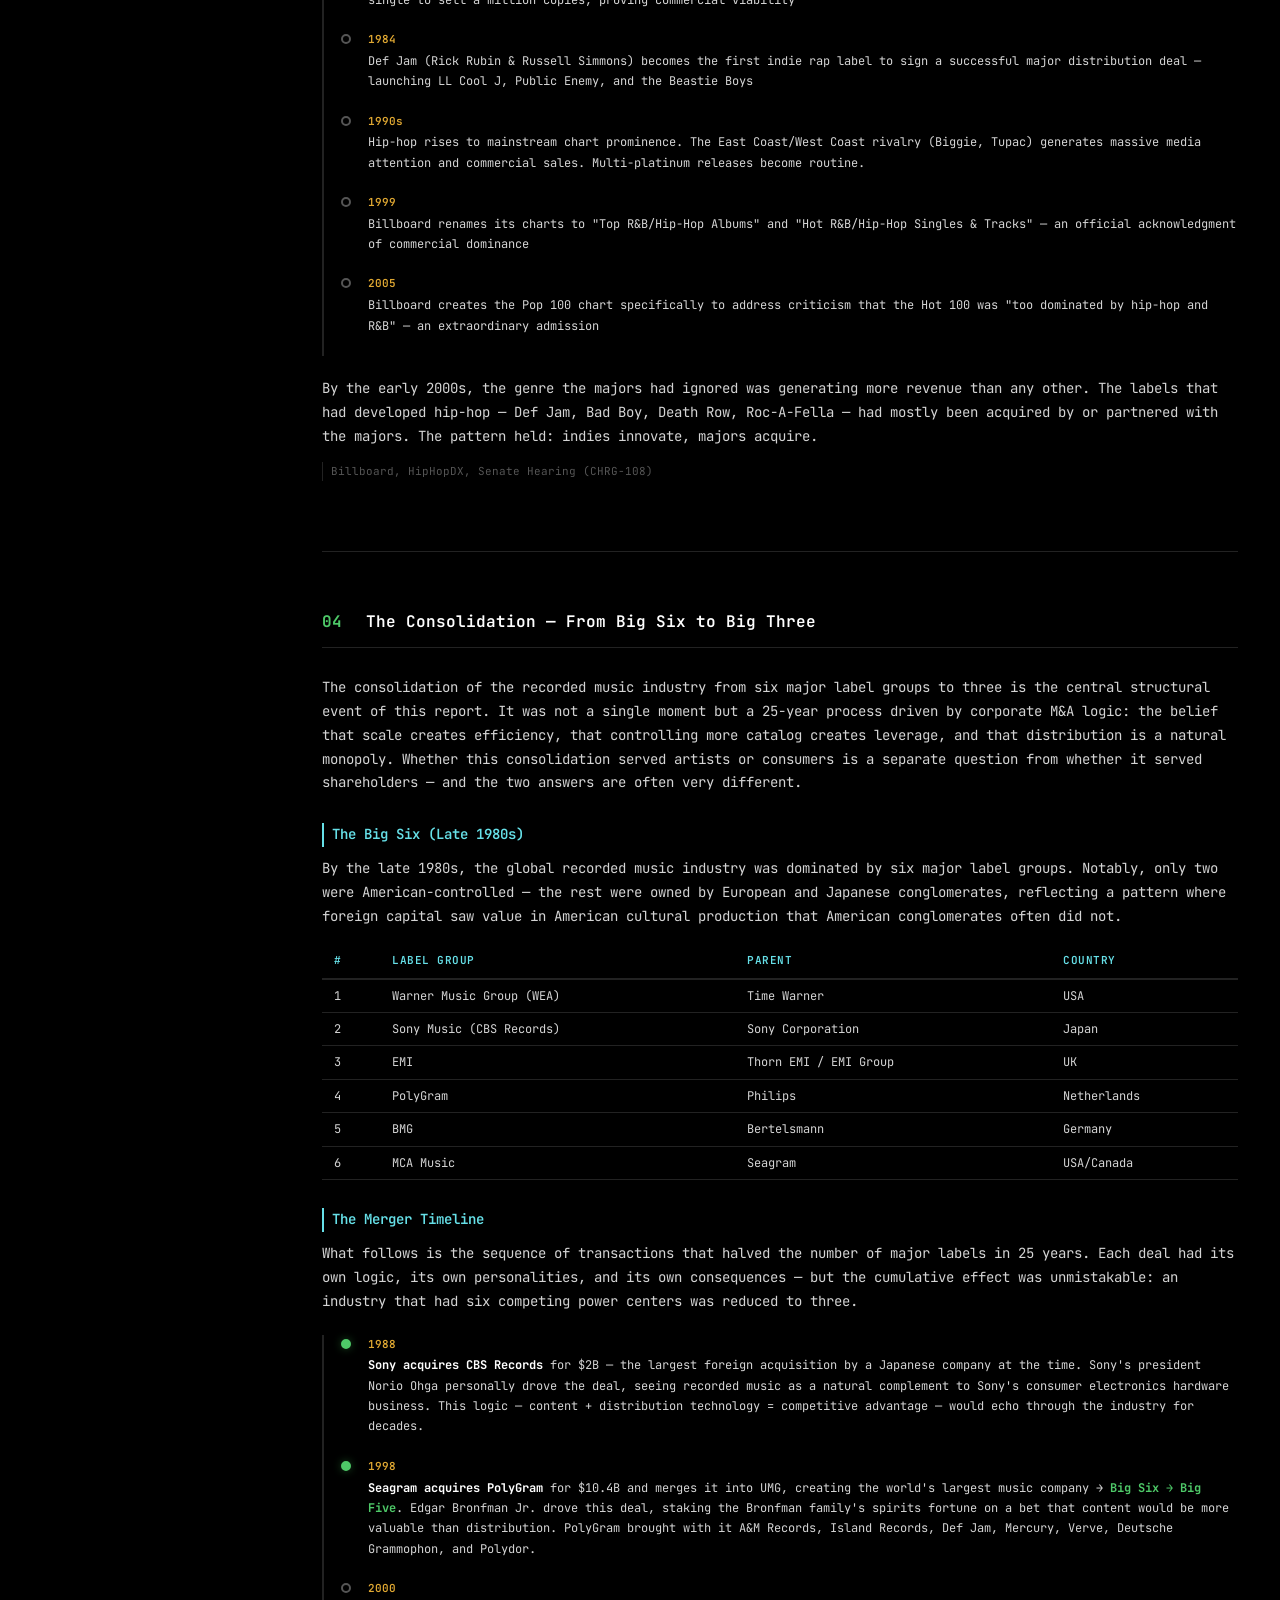
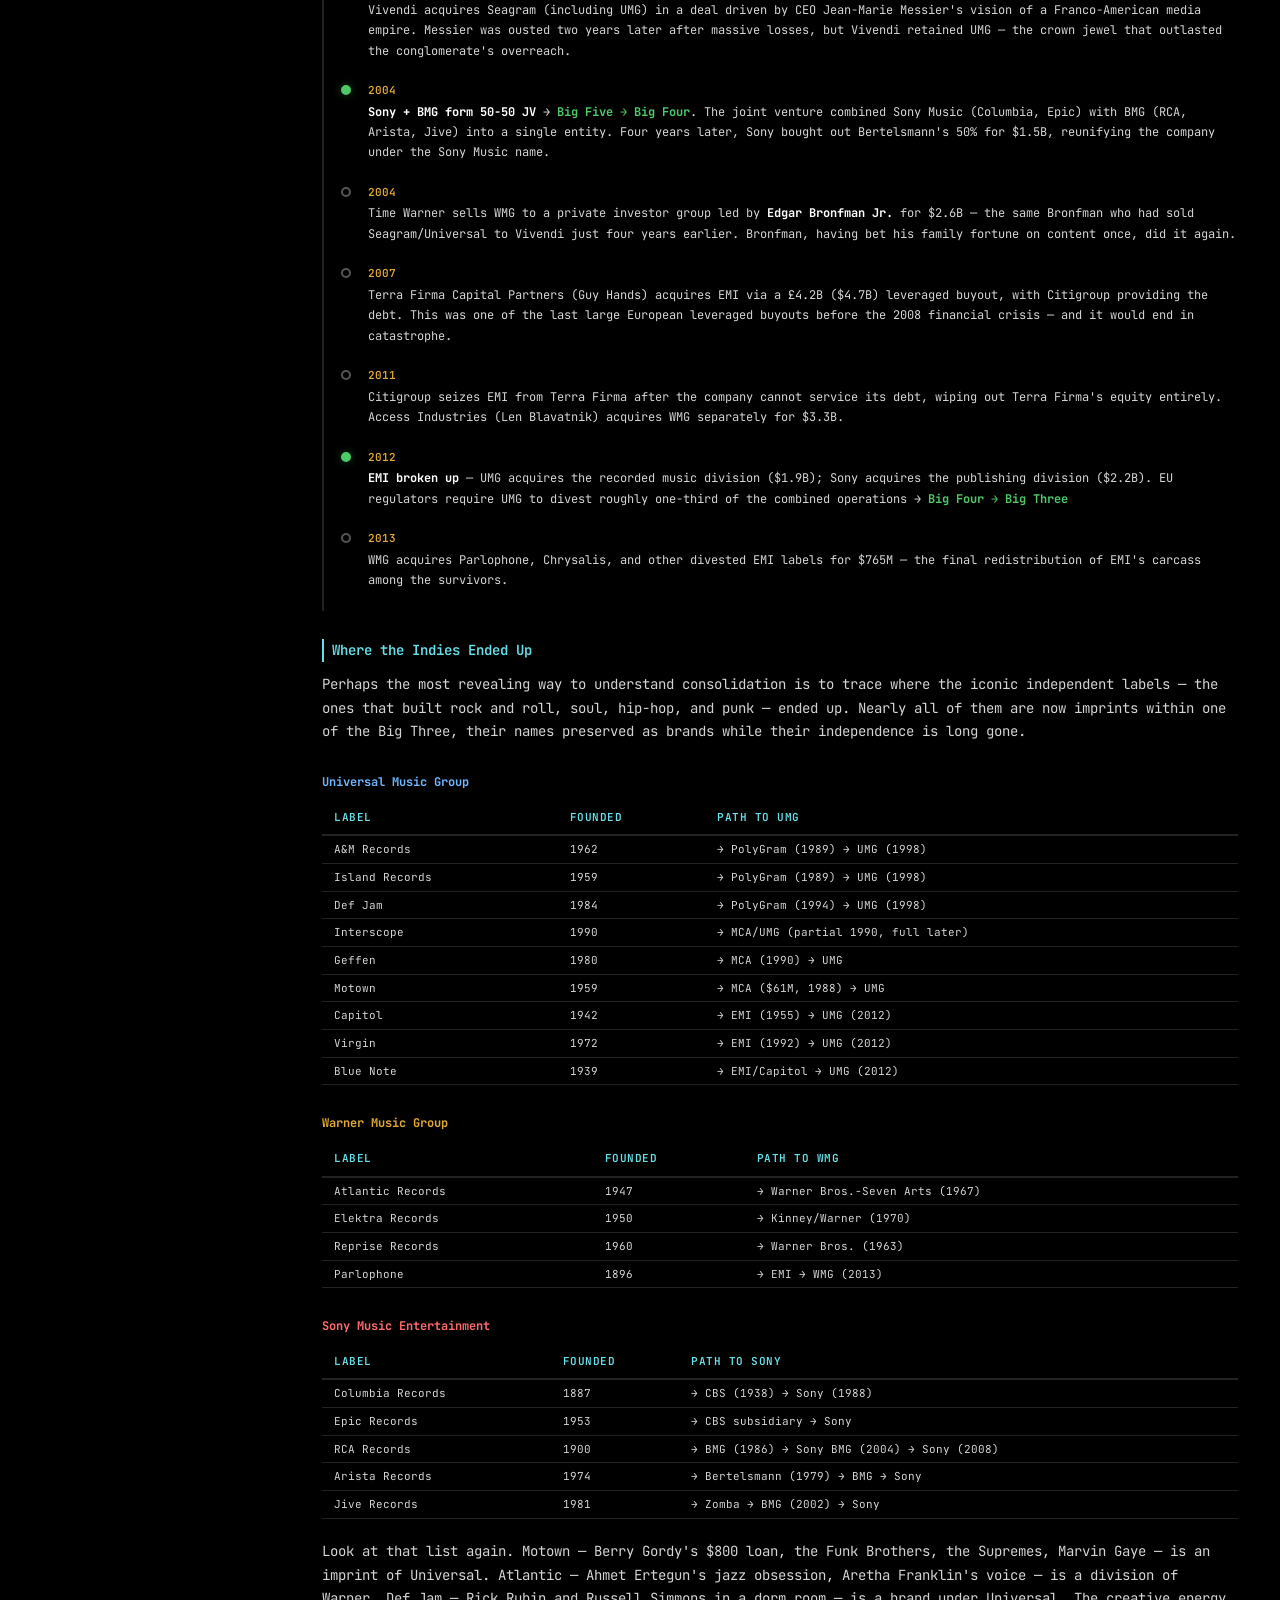
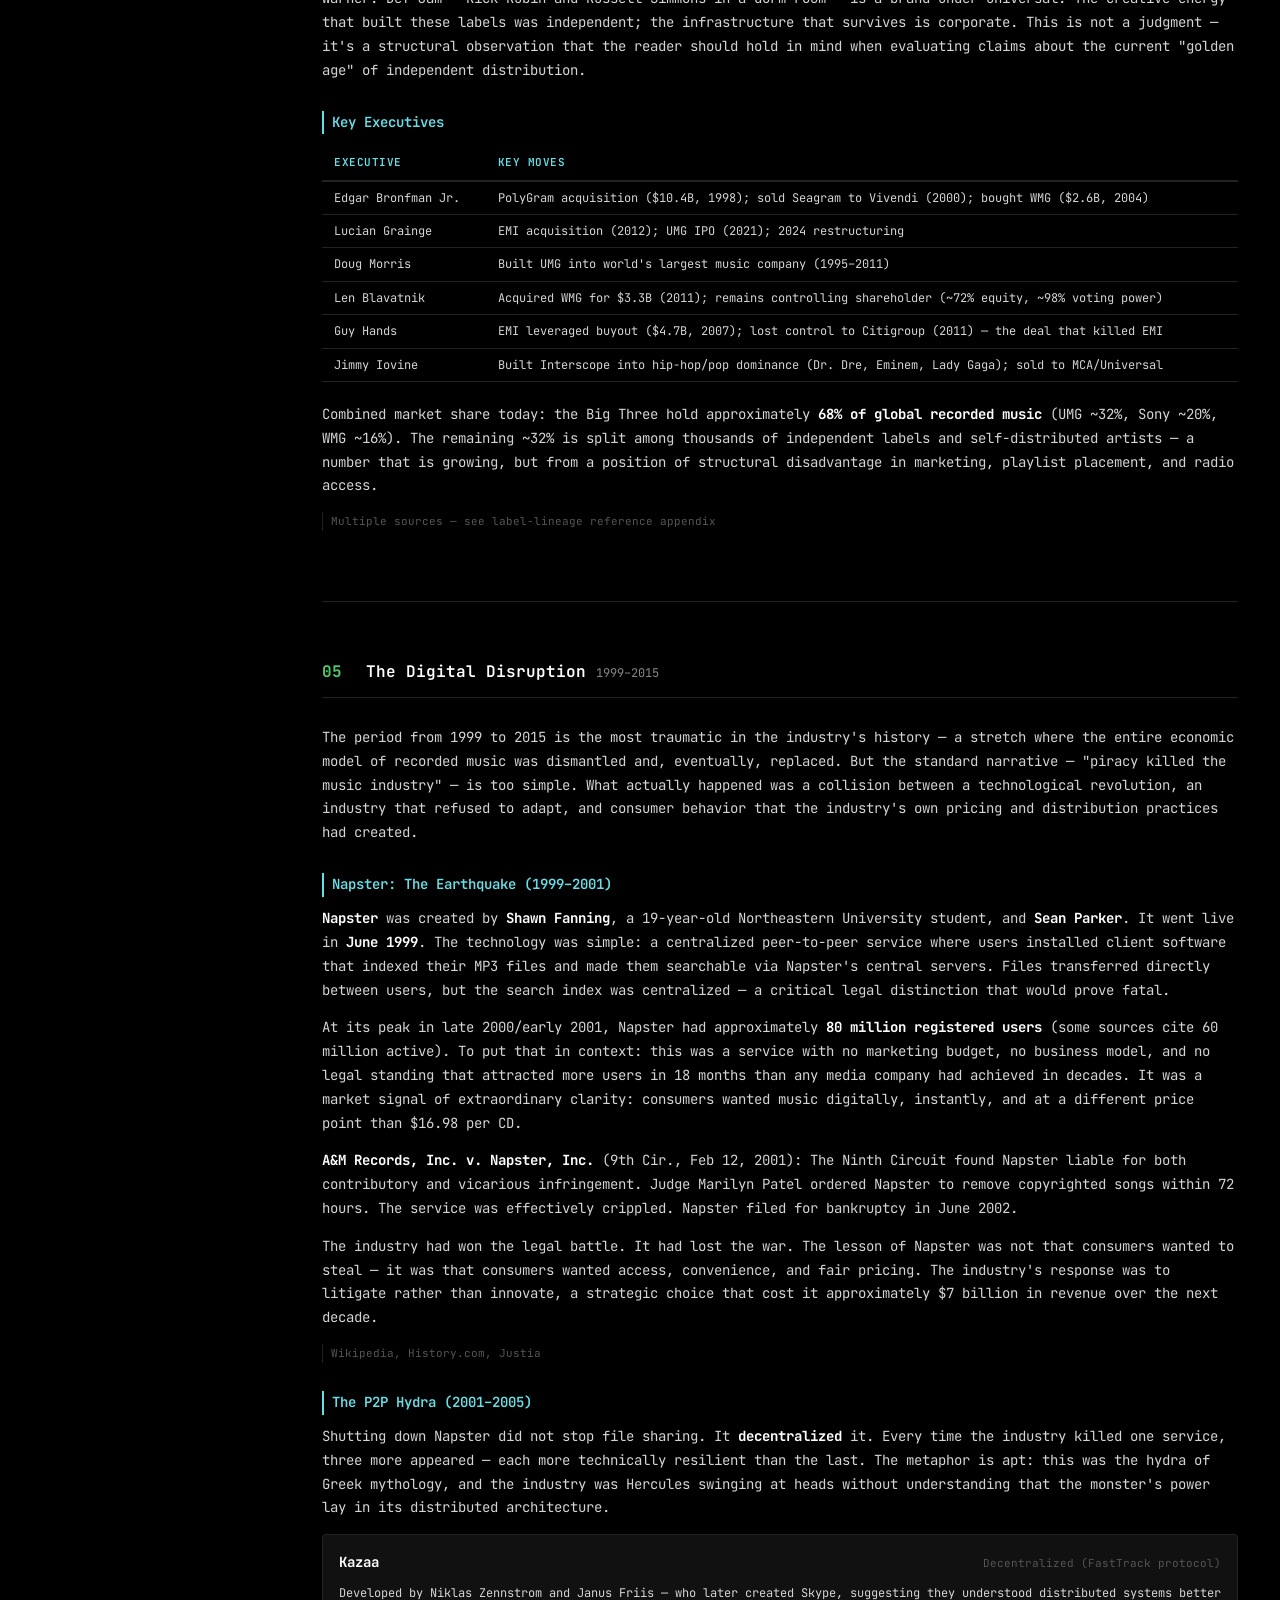
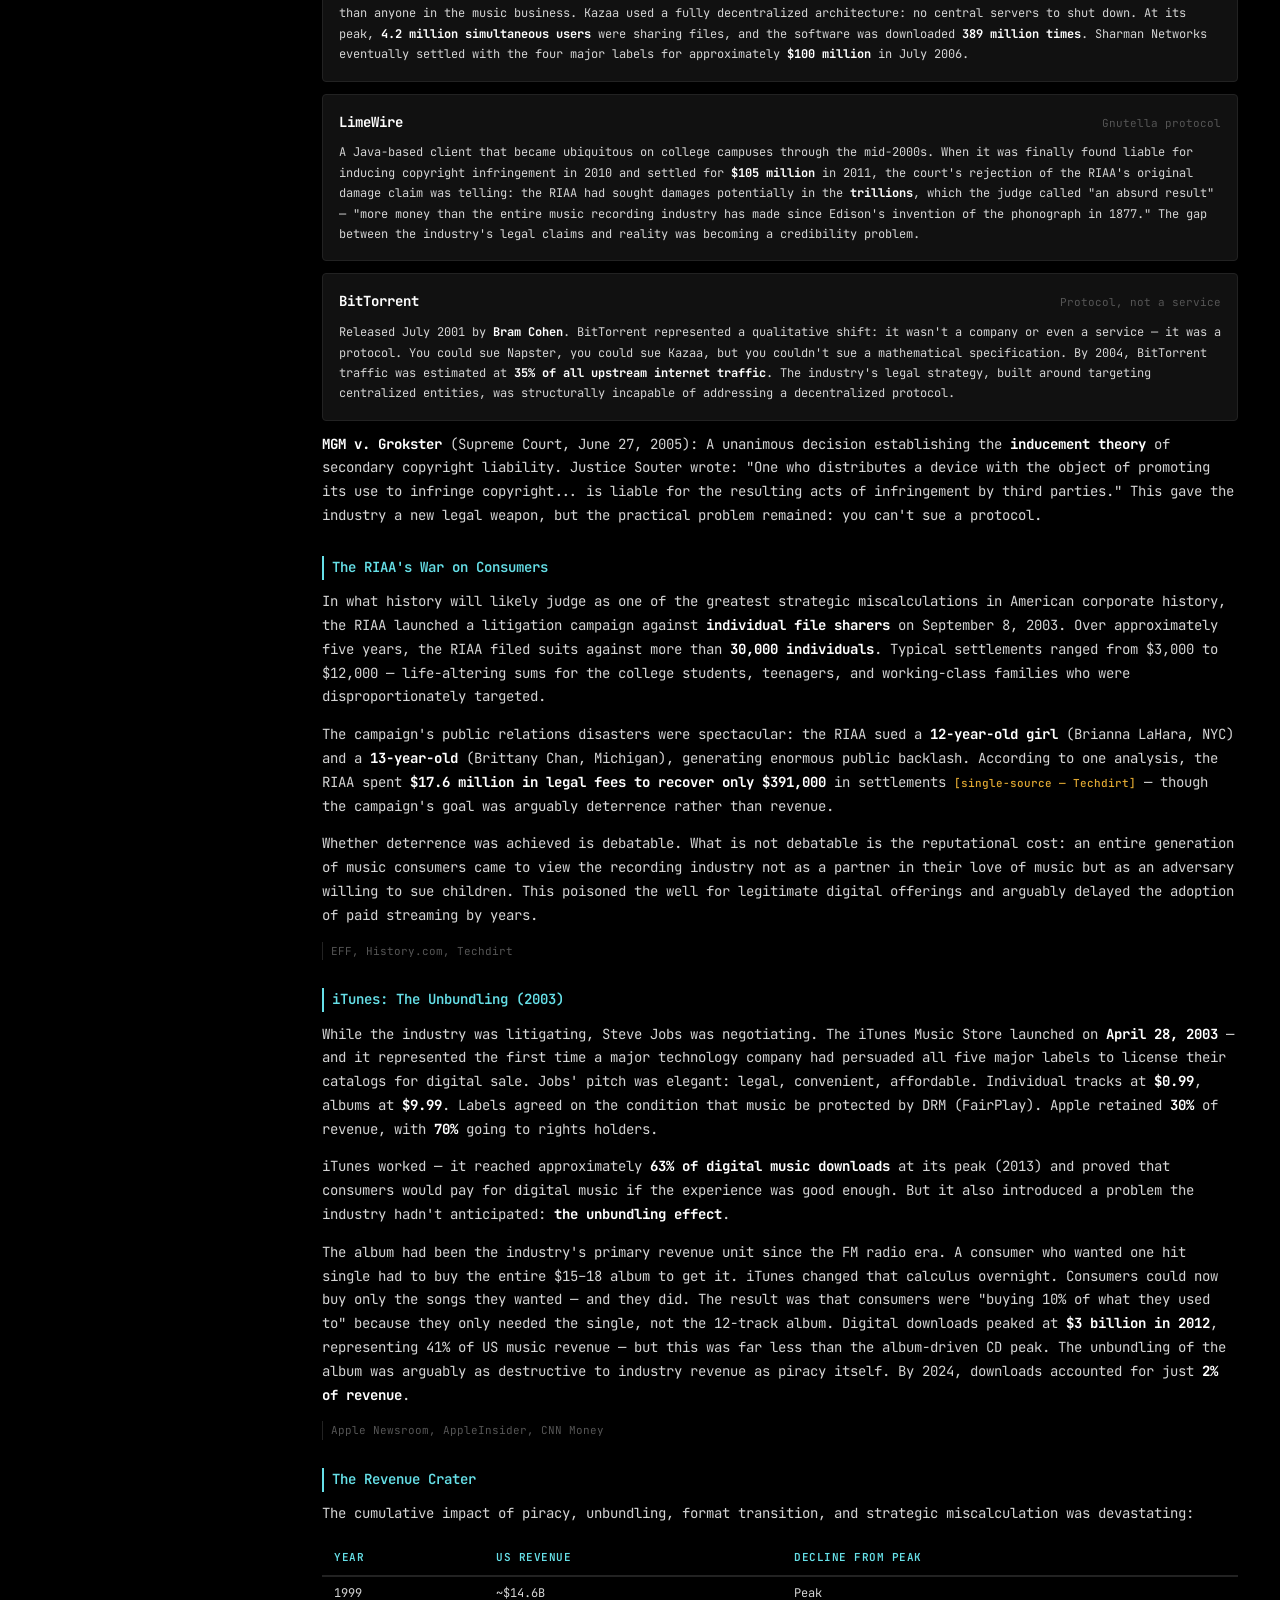
==== commit 57d35063: "Add Report 4: The Sample Economy — series capstone Where consolidation, economics, and law converge " ====
--- a/docs/report-01.html
+++ b/docs/report-01.html
@@ -34,6 +34,7 @@
             <a href="report-01.html" class="series-link series-current"><span class="toc-marker">01</span> History of the Industry</a>
             <a href="report-02.html" class="series-link"><span class="toc-marker">02</span> Economics of Making Music</a>
             <a href="report-03.html" class="series-link"><span class="toc-marker">03</span> Law, Lobbying &amp; the Rules</a>
+            <a href="report-04.html" class="series-link"><span class="toc-marker">04</span> The Sample Economy</a>
           </div>
           <div class="toc-group">
             <div class="toc-group-label">/ REPORT</div>
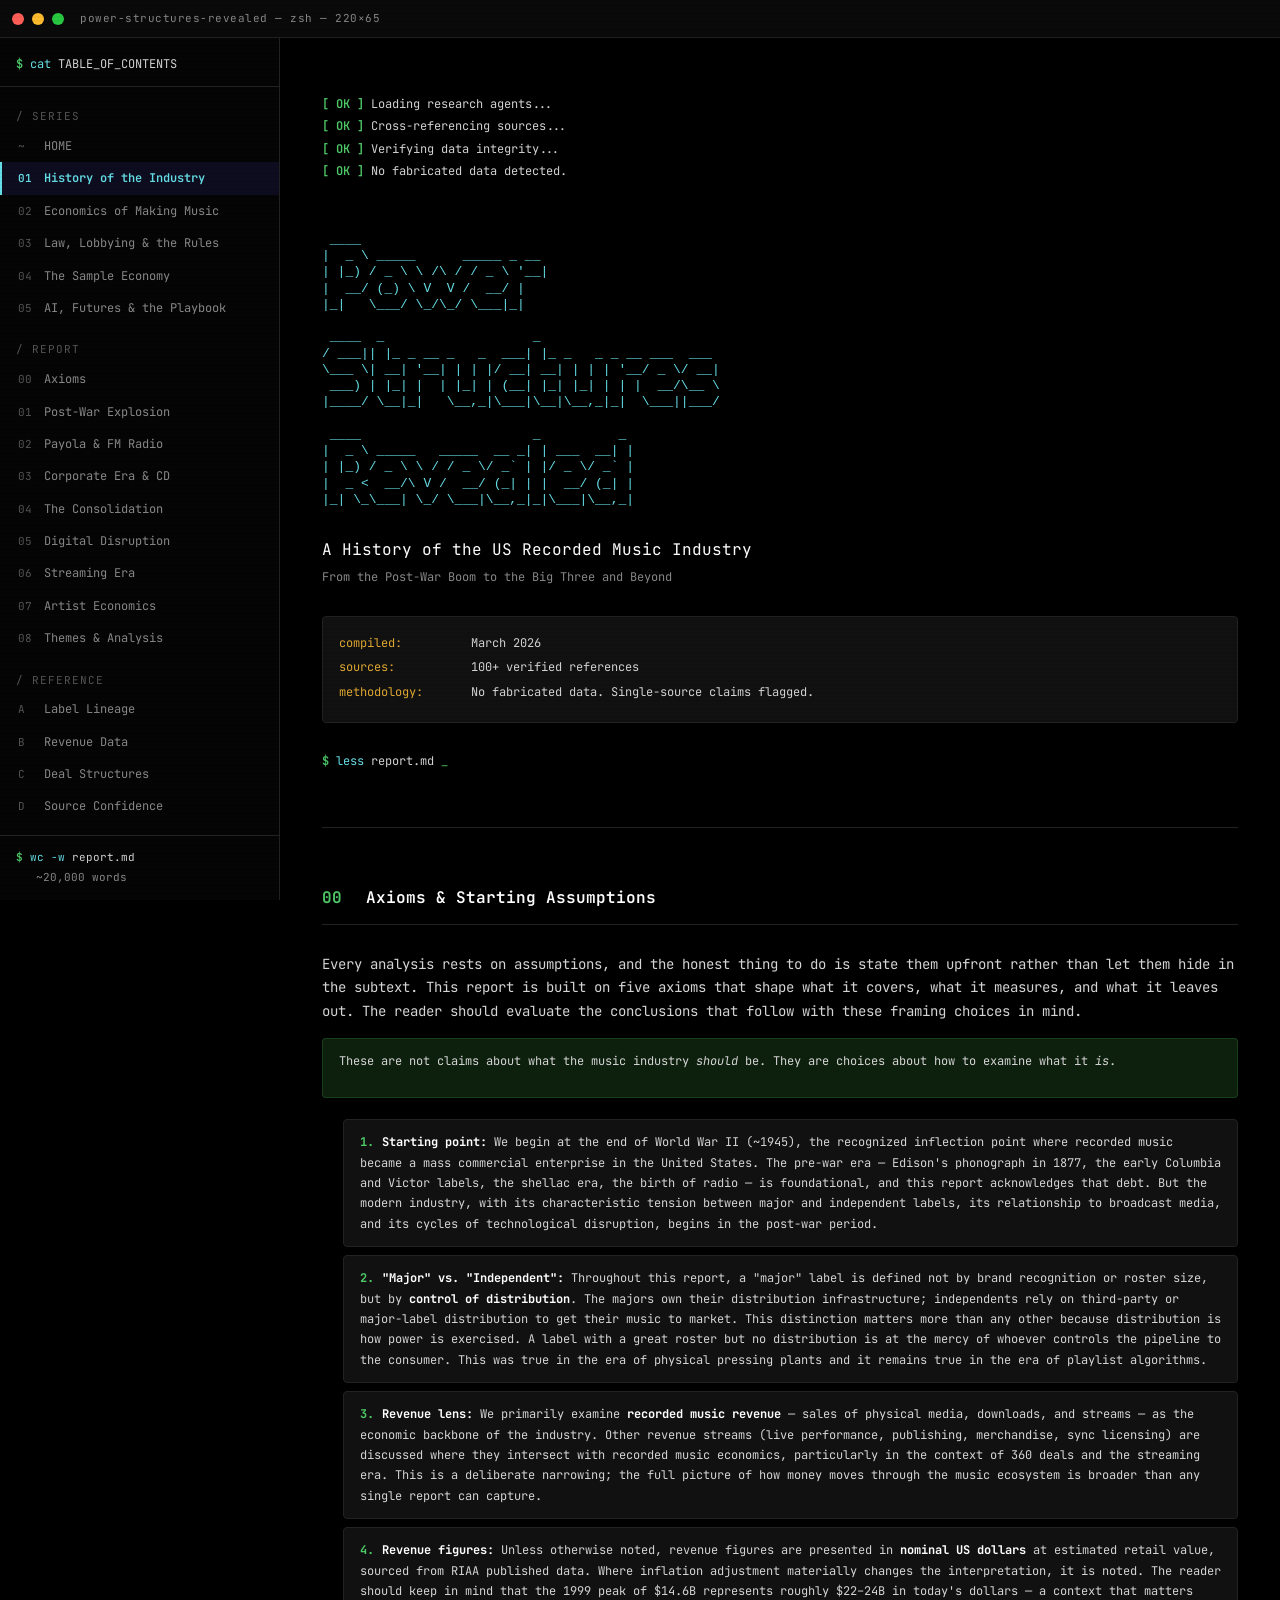
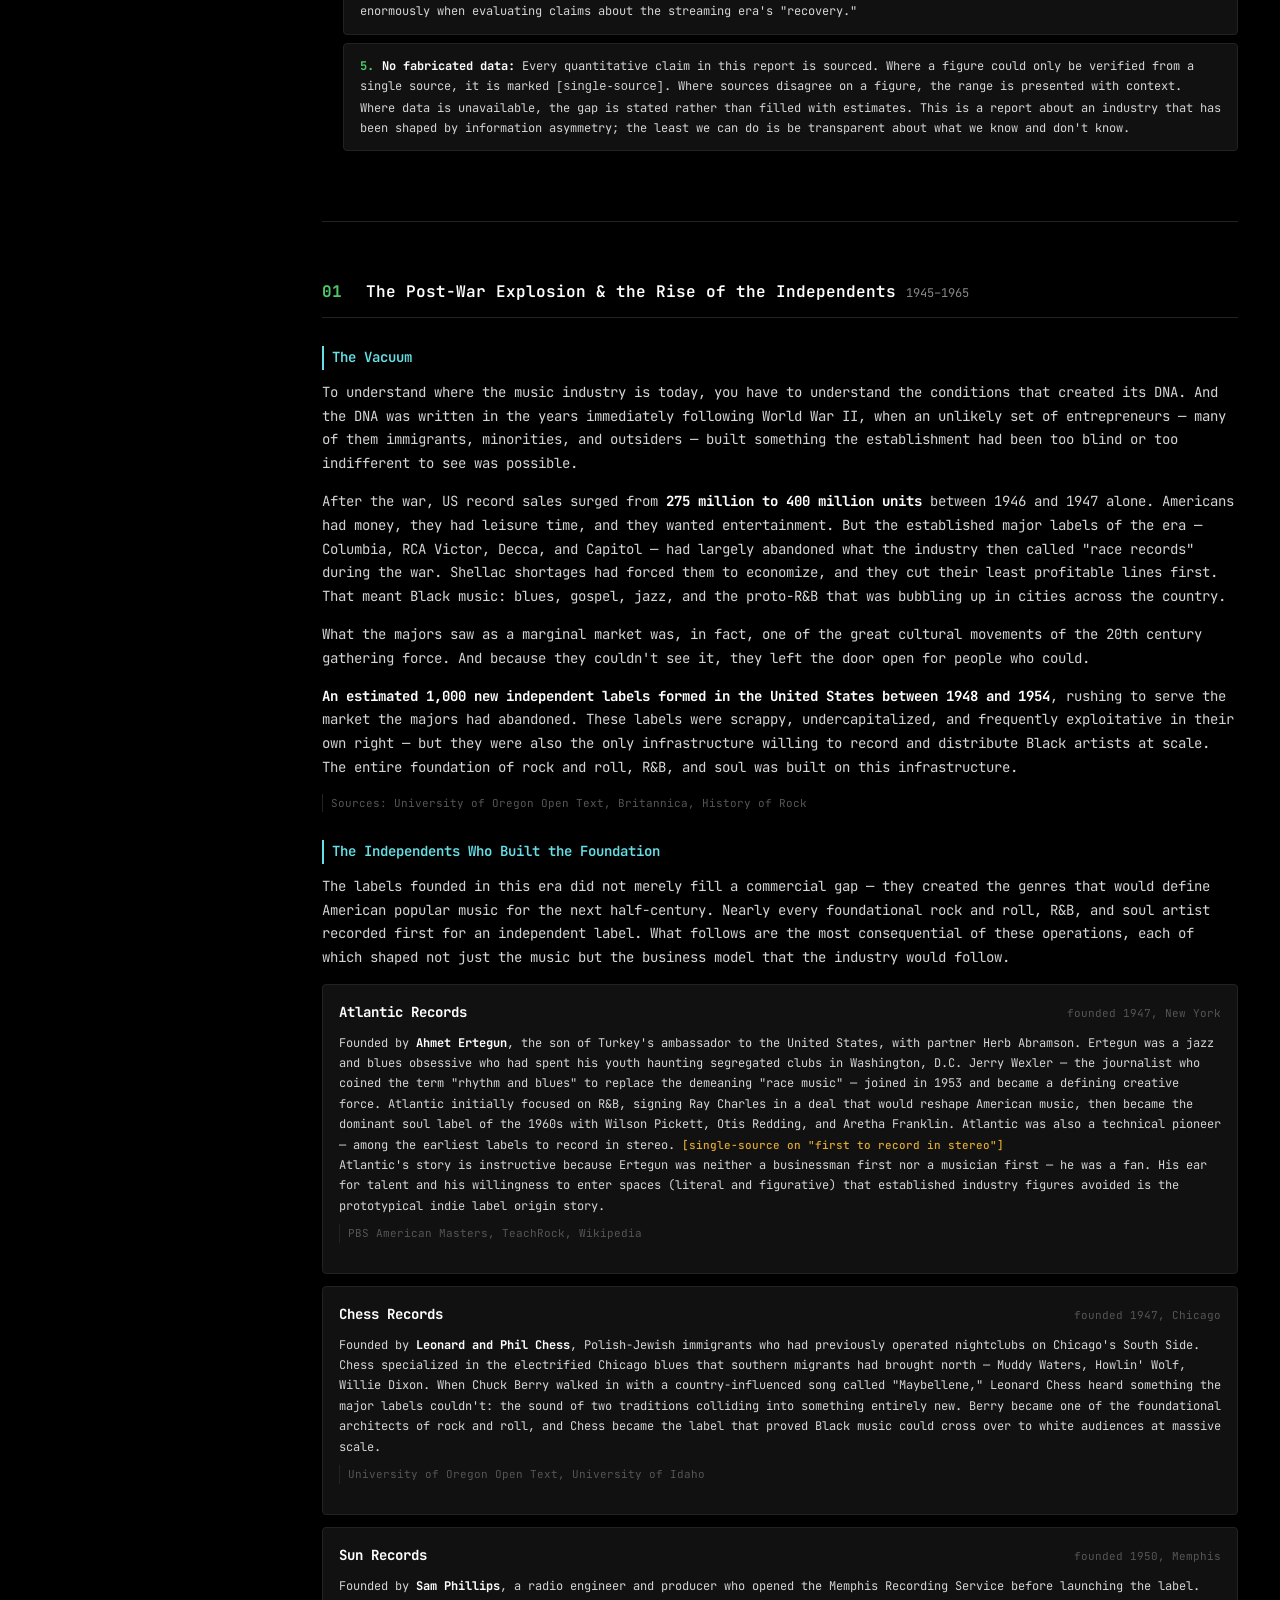
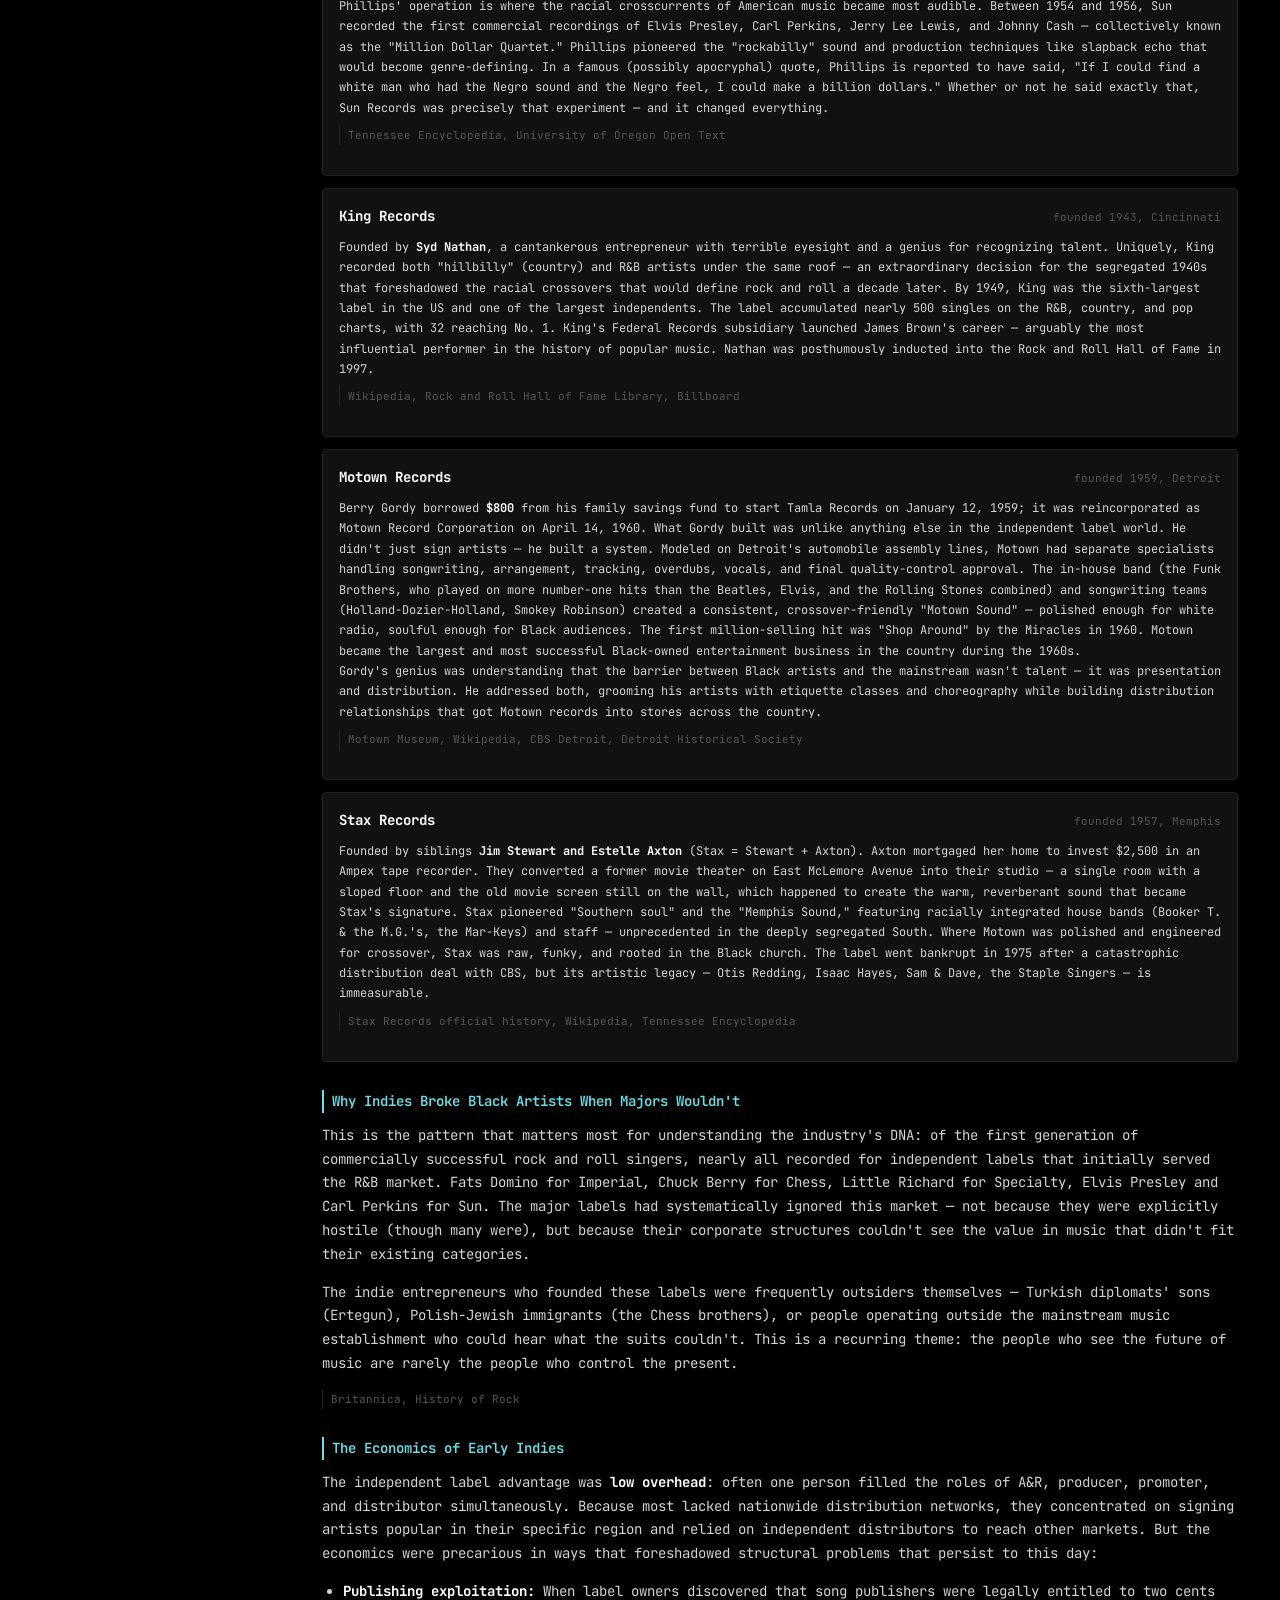
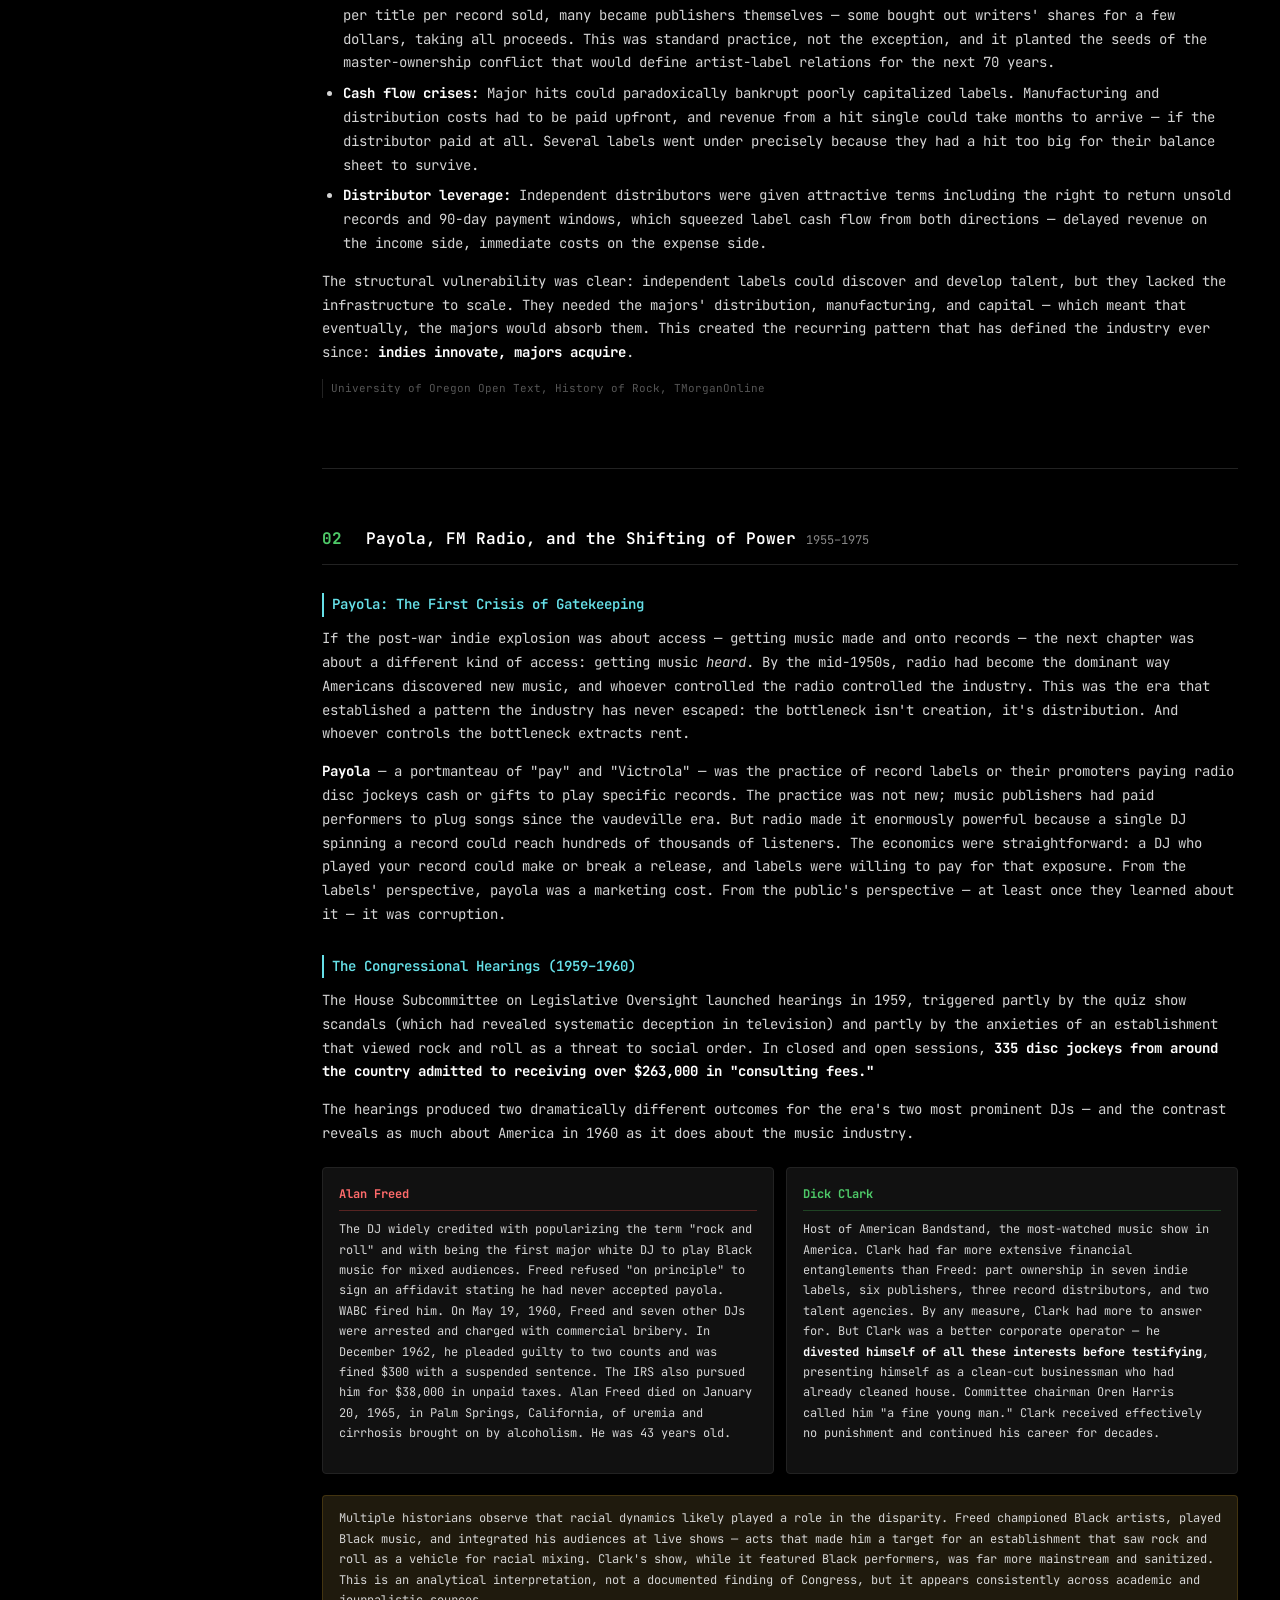
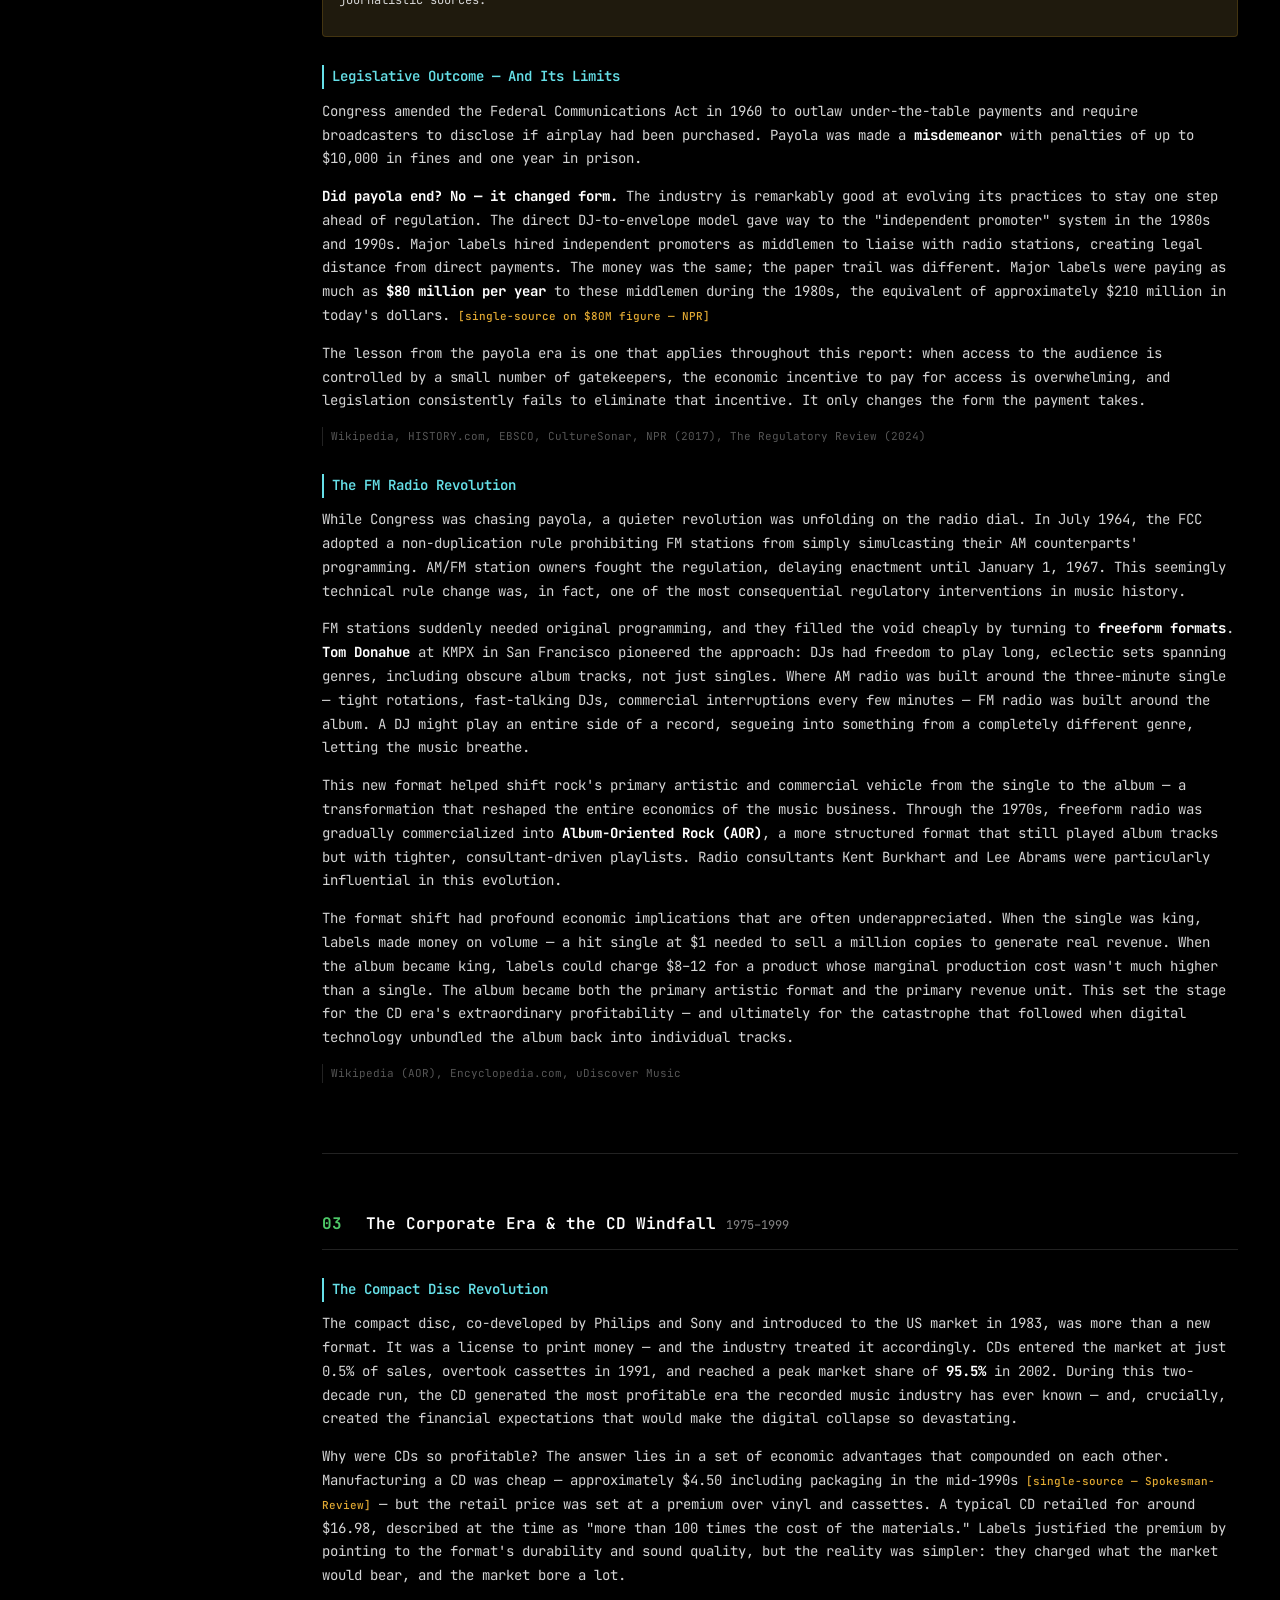
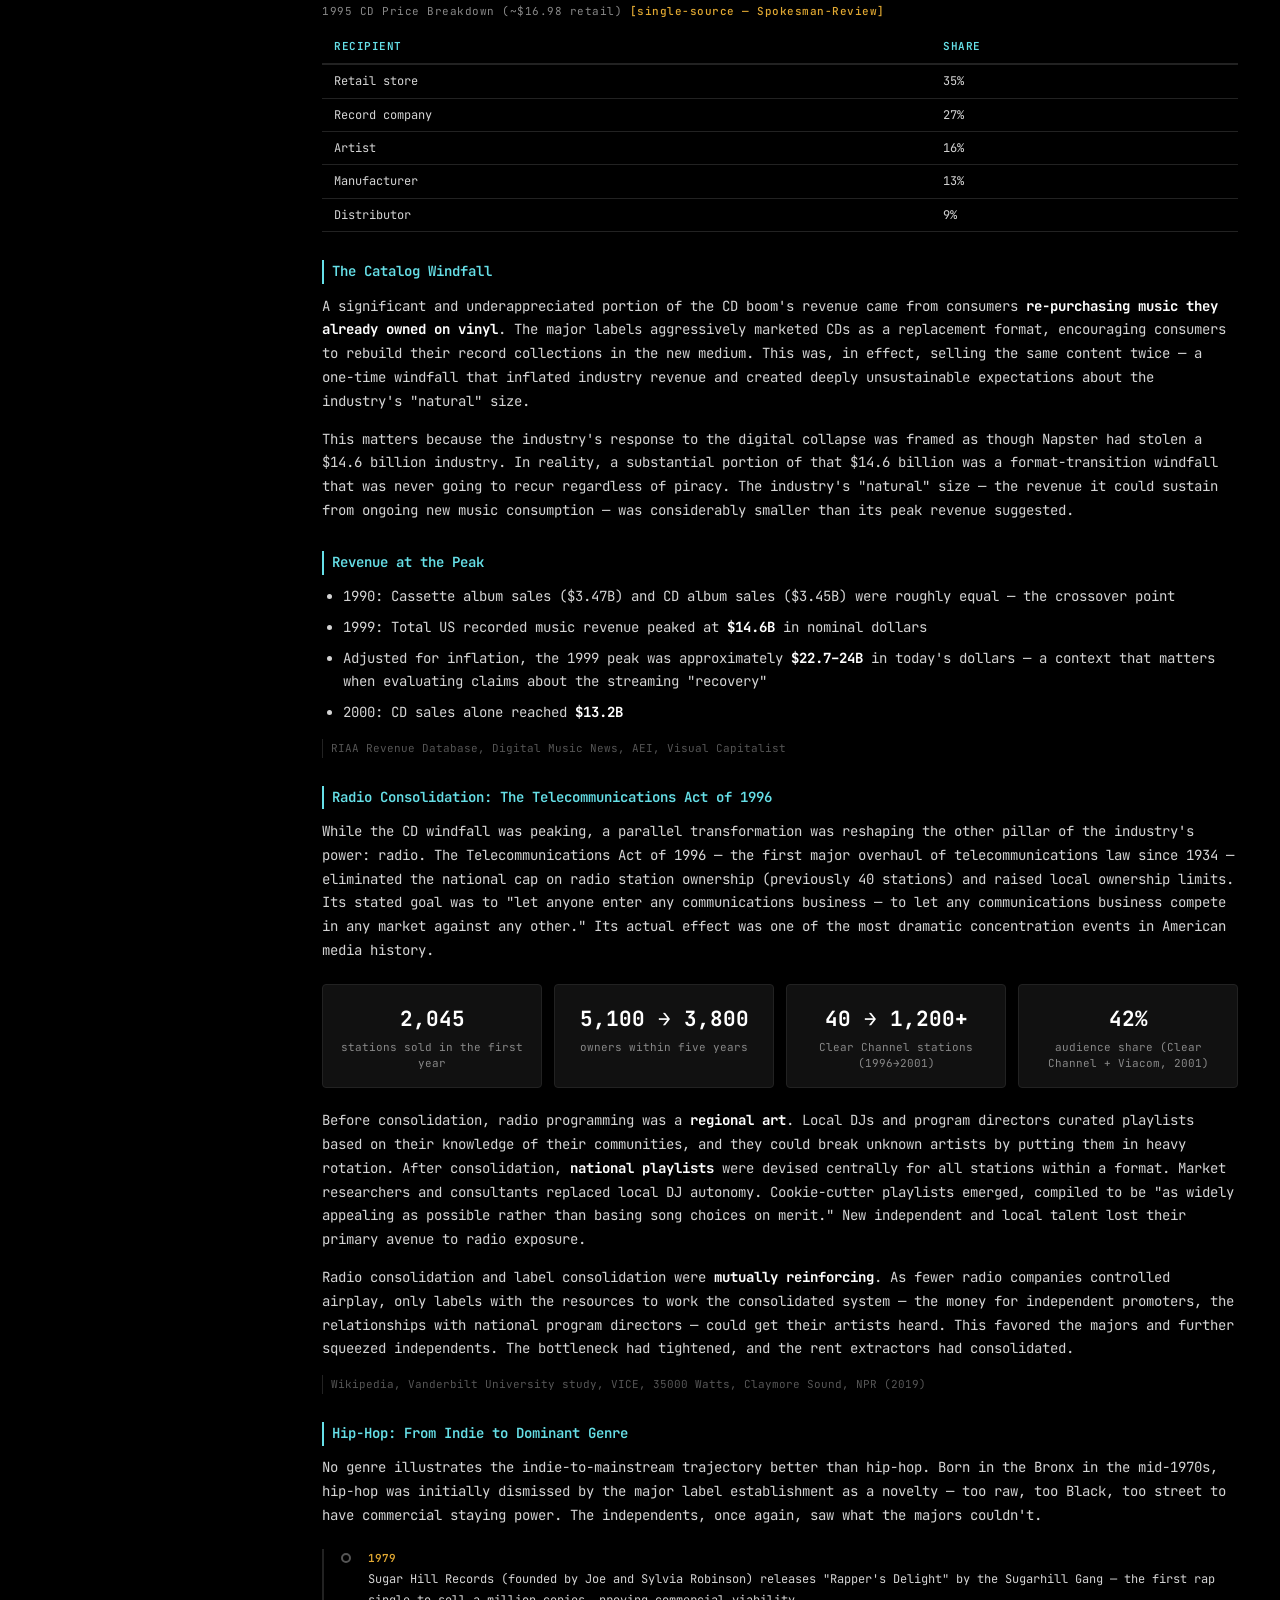
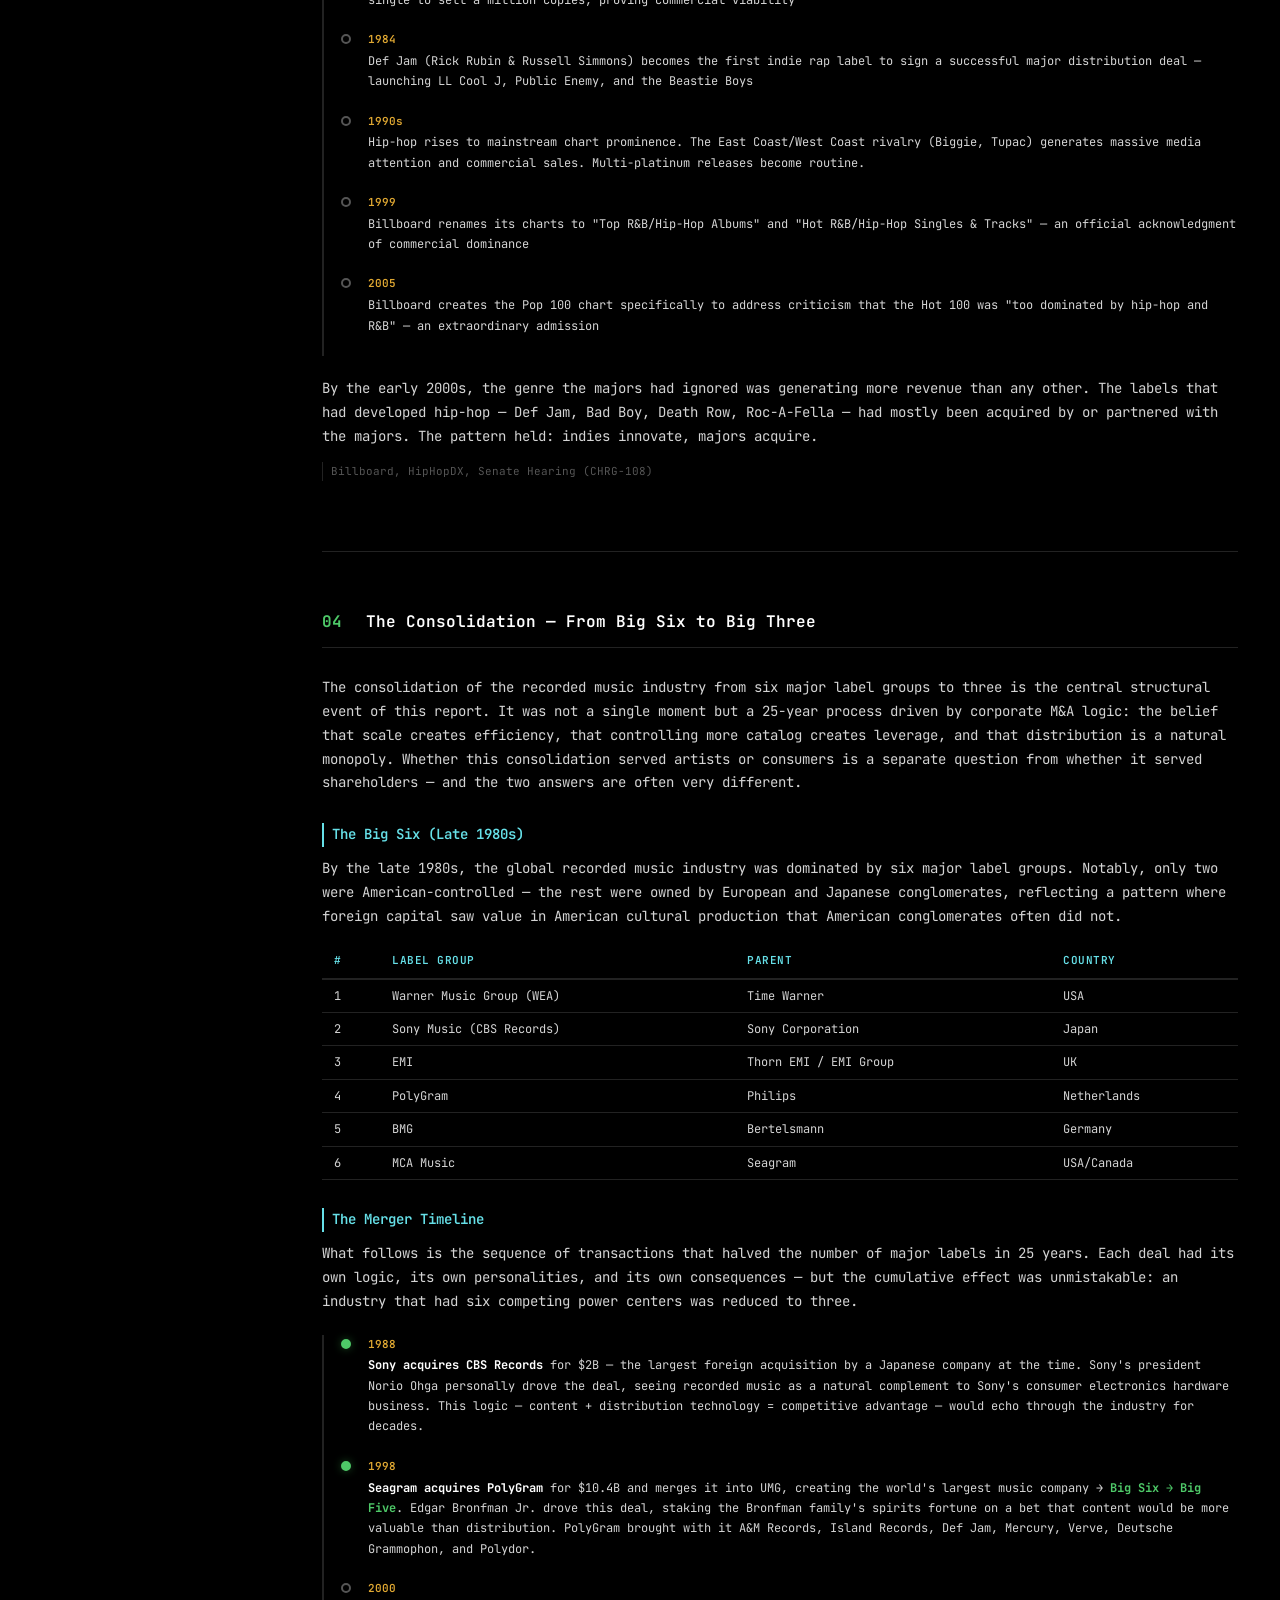
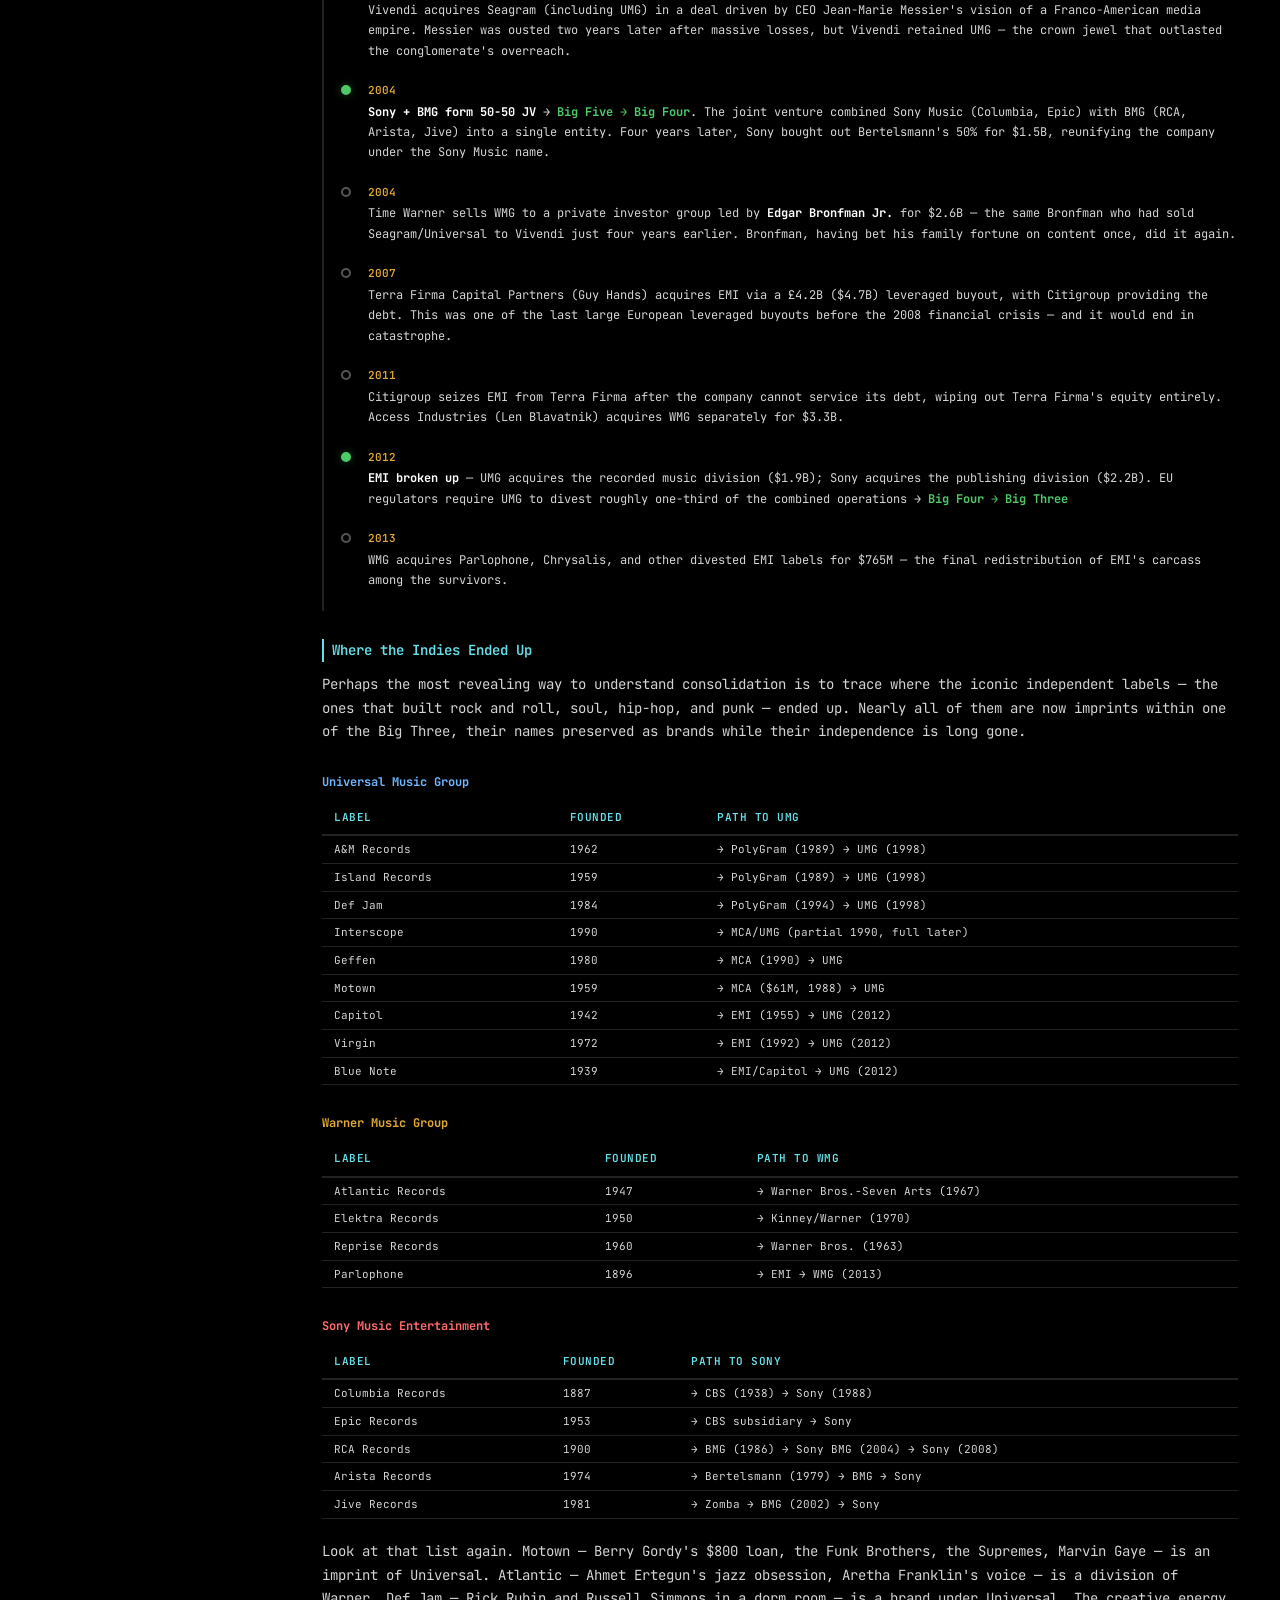
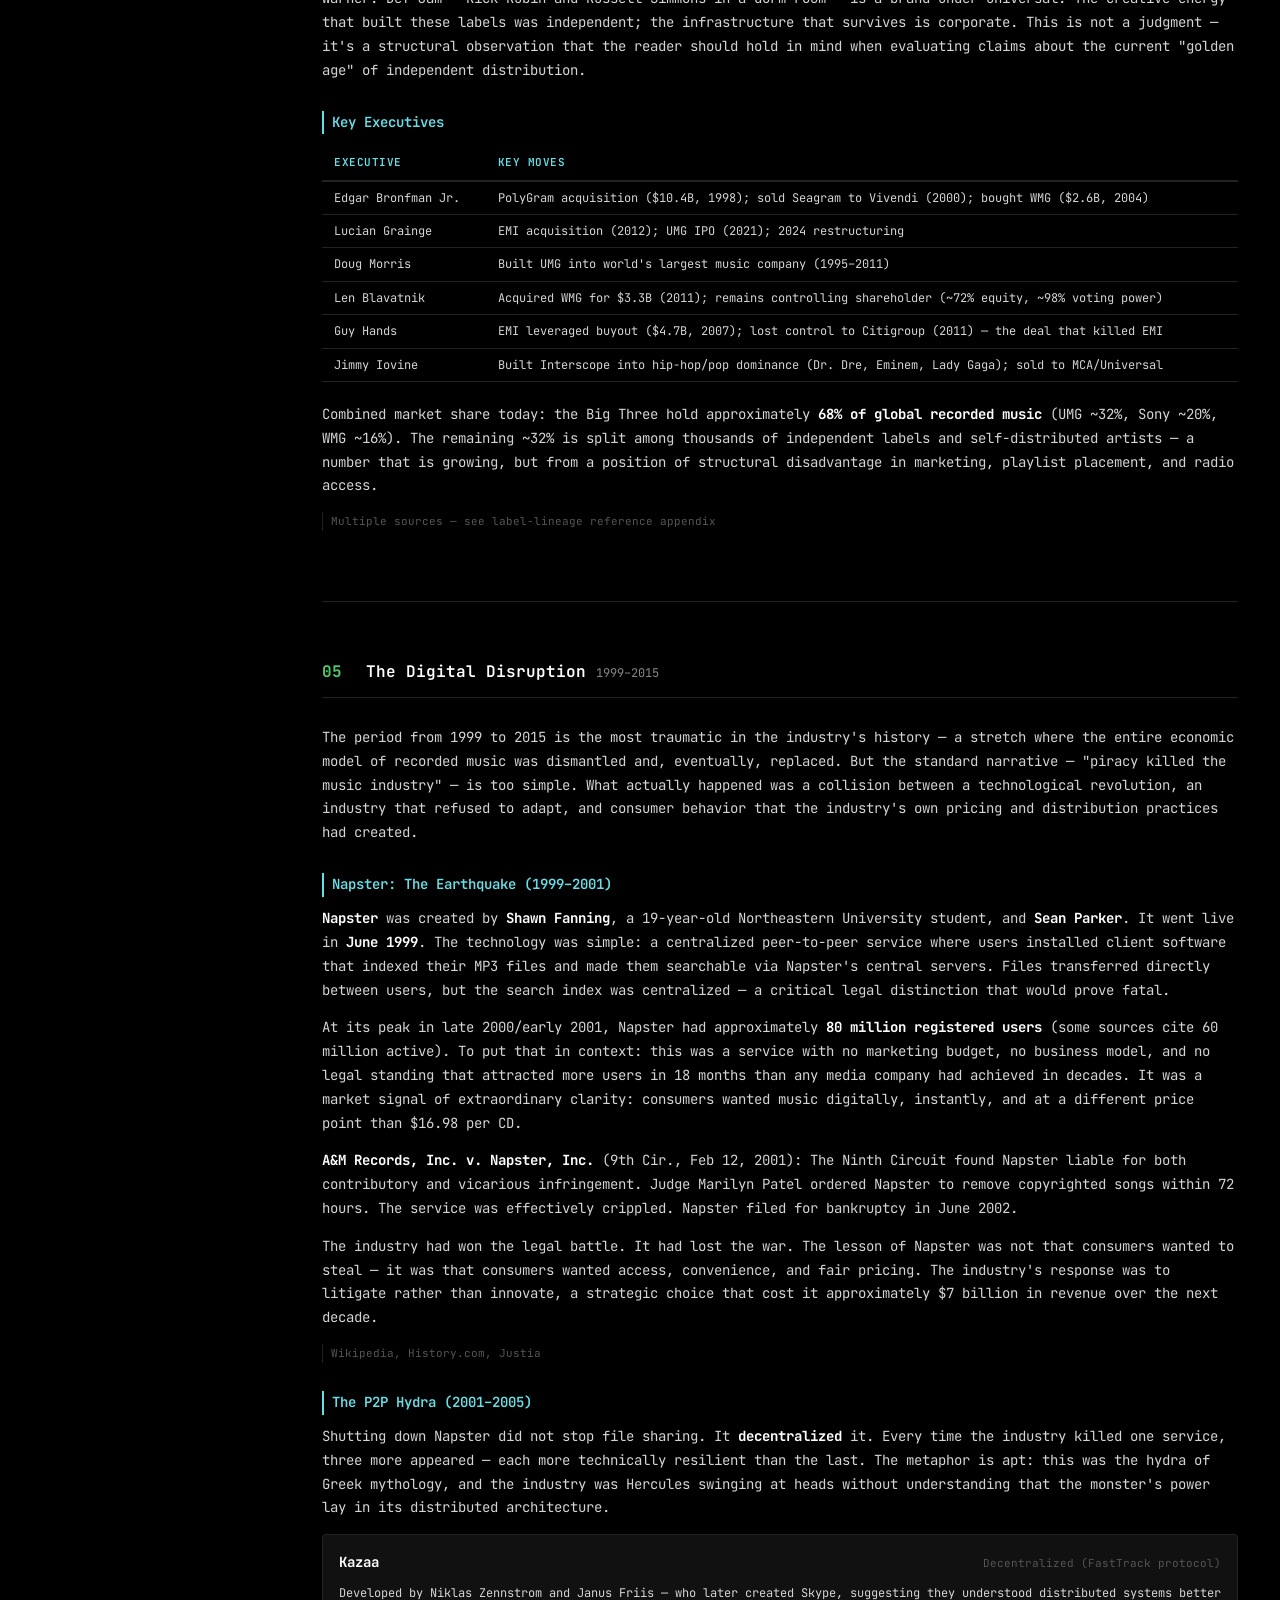
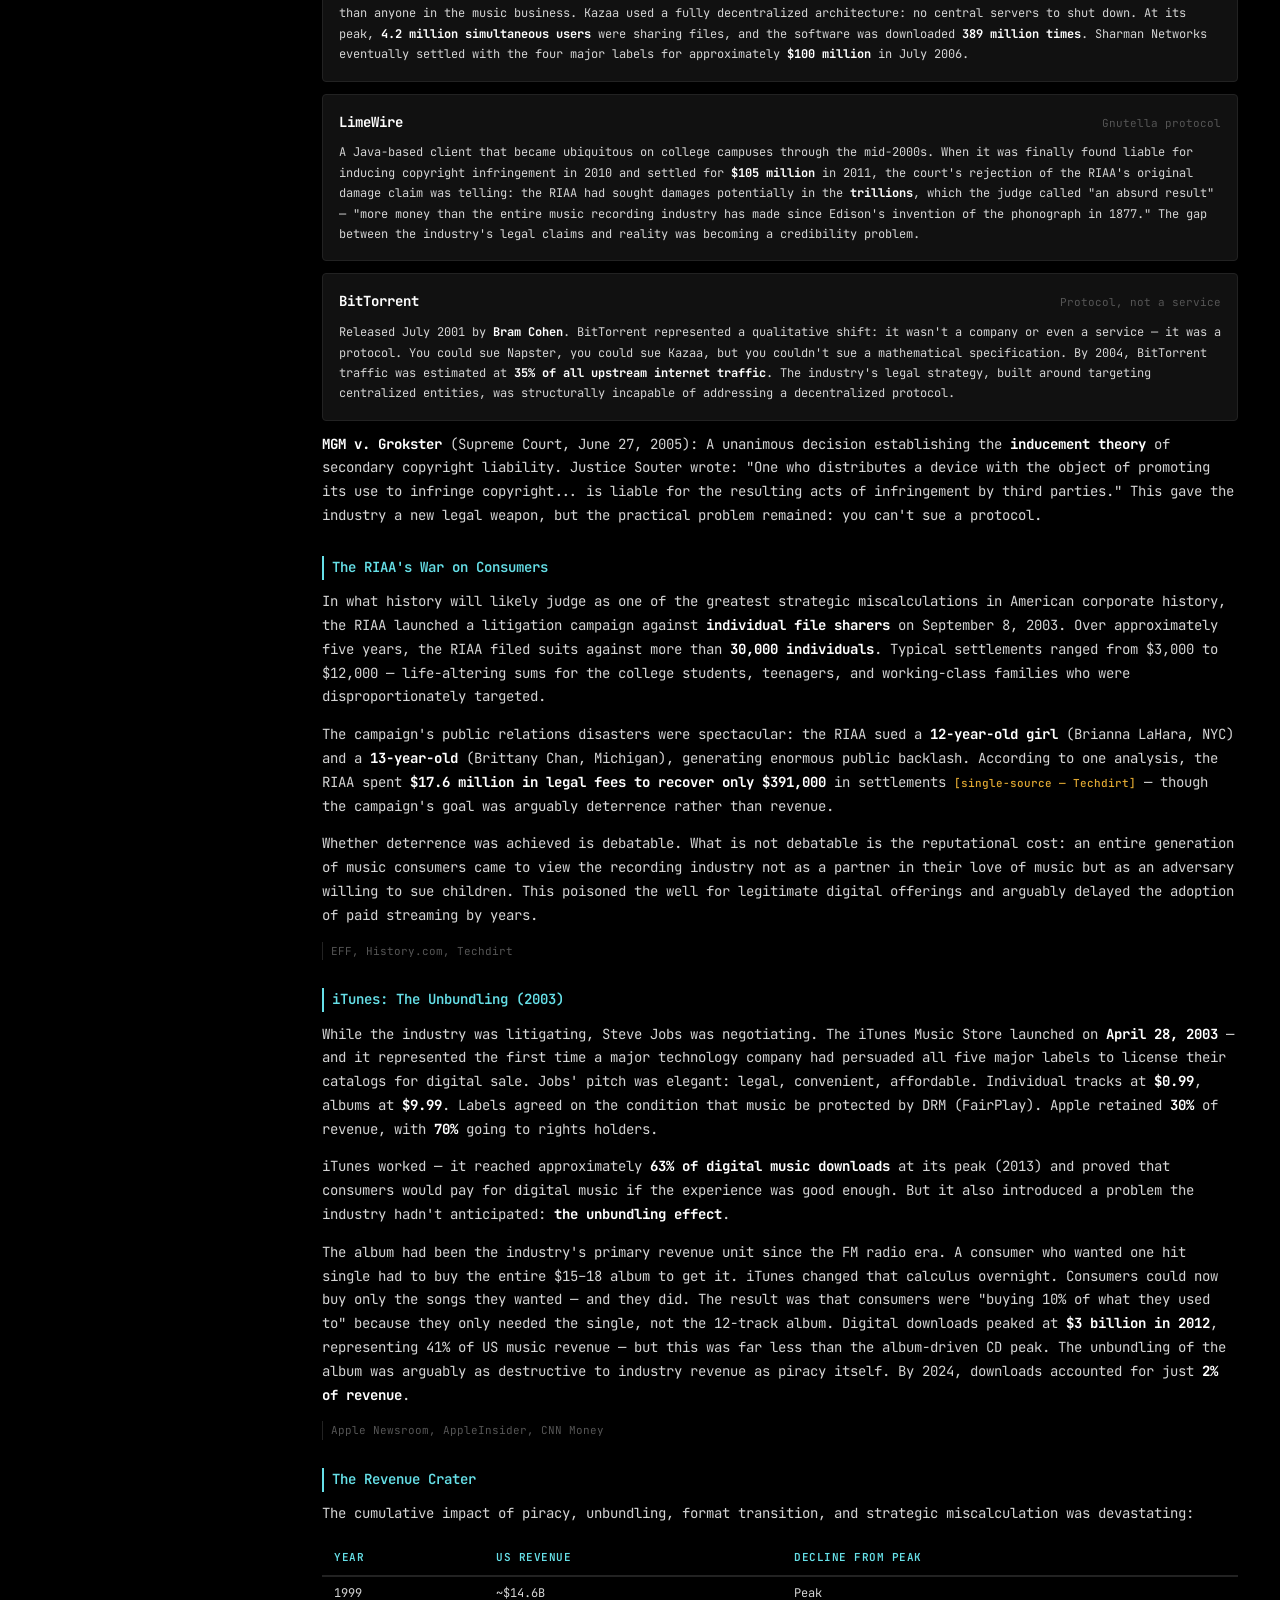
==== commit a95836ce: "Add Report 5: AI, Futures, and the Artist Playbook Final report in the Power Structures Revealed ser" ====
--- a/docs/report-01.html
+++ b/docs/report-01.html
@@ -35,6 +35,7 @@
             <a href="report-02.html" class="series-link"><span class="toc-marker">02</span> Economics of Making Music</a>
             <a href="report-03.html" class="series-link"><span class="toc-marker">03</span> Law, Lobbying &amp; the Rules</a>
             <a href="report-04.html" class="series-link"><span class="toc-marker">04</span> The Sample Economy</a>
+            <a href="report-05.html" class="series-link"><span class="toc-marker">05</span> AI, Futures &amp; the Playbook</a>
           </div>
           <div class="toc-group">
             <div class="toc-group-label">/ REPORT</div>
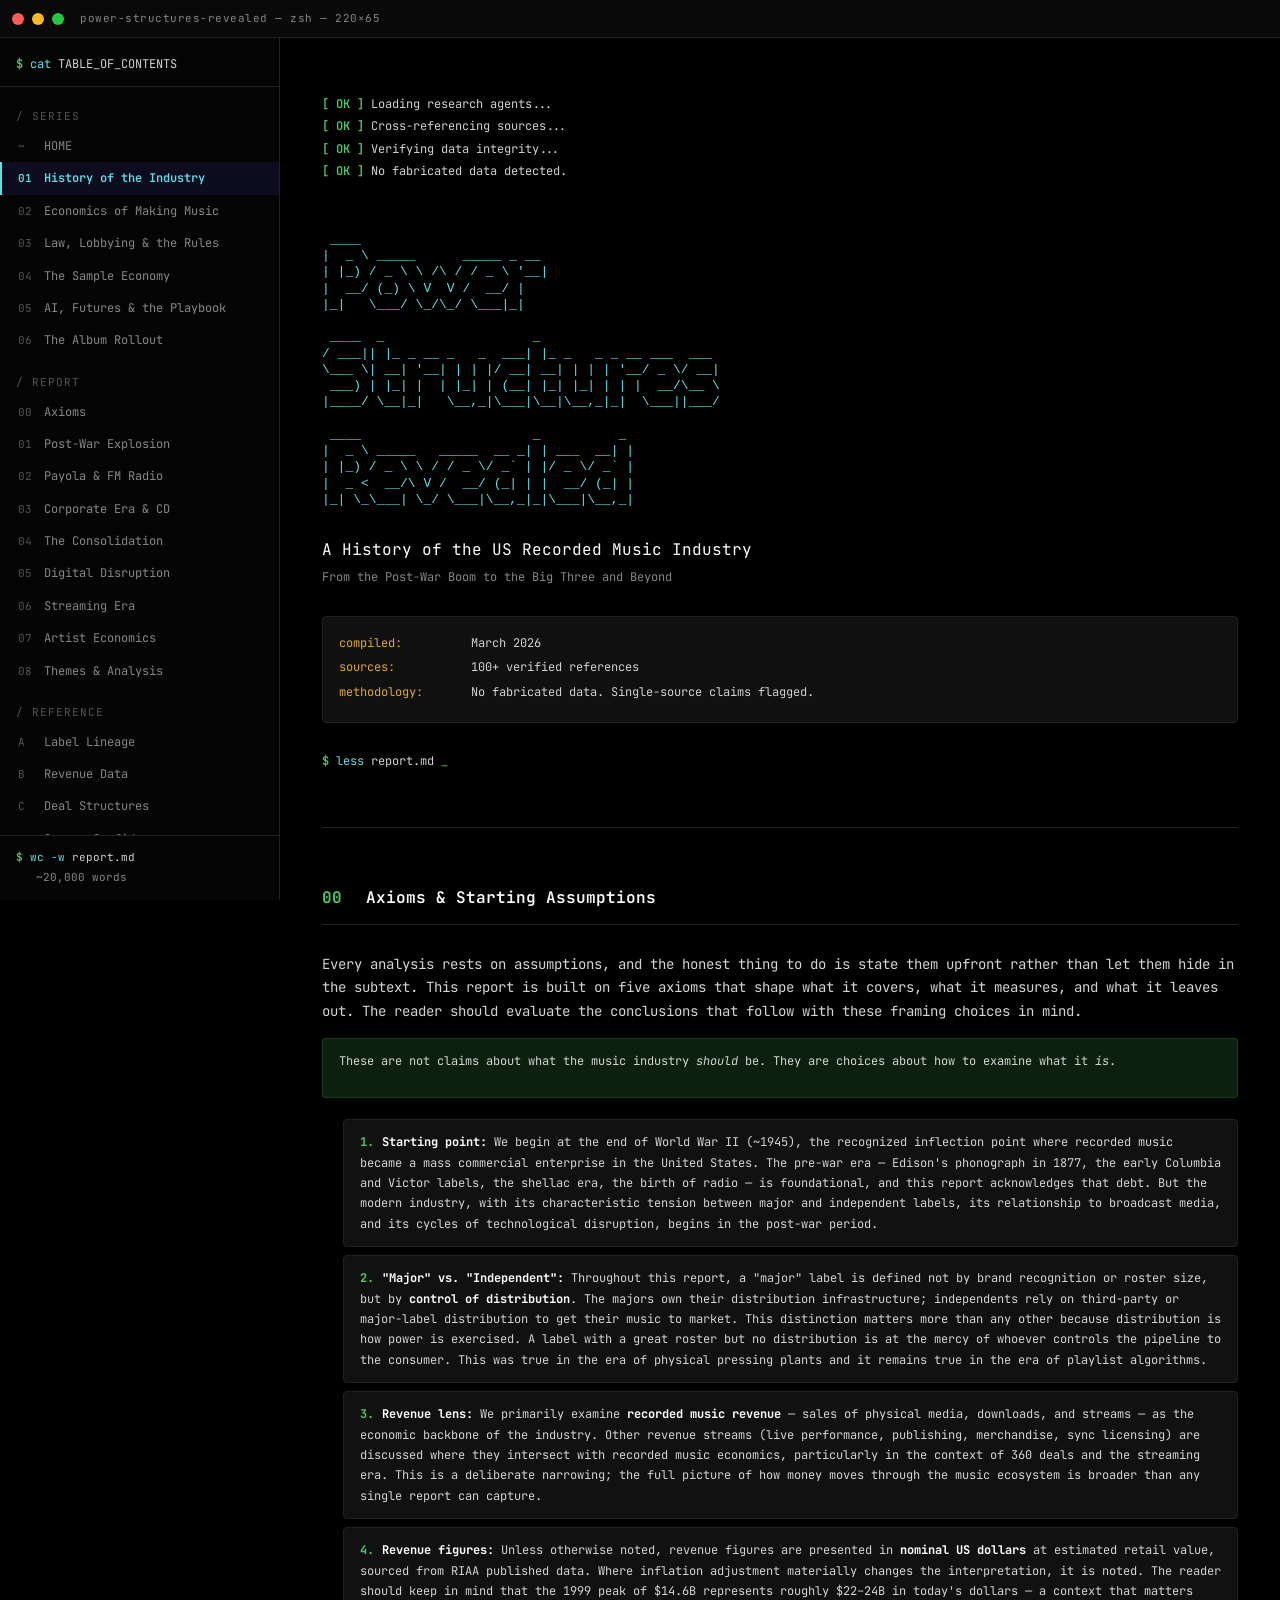
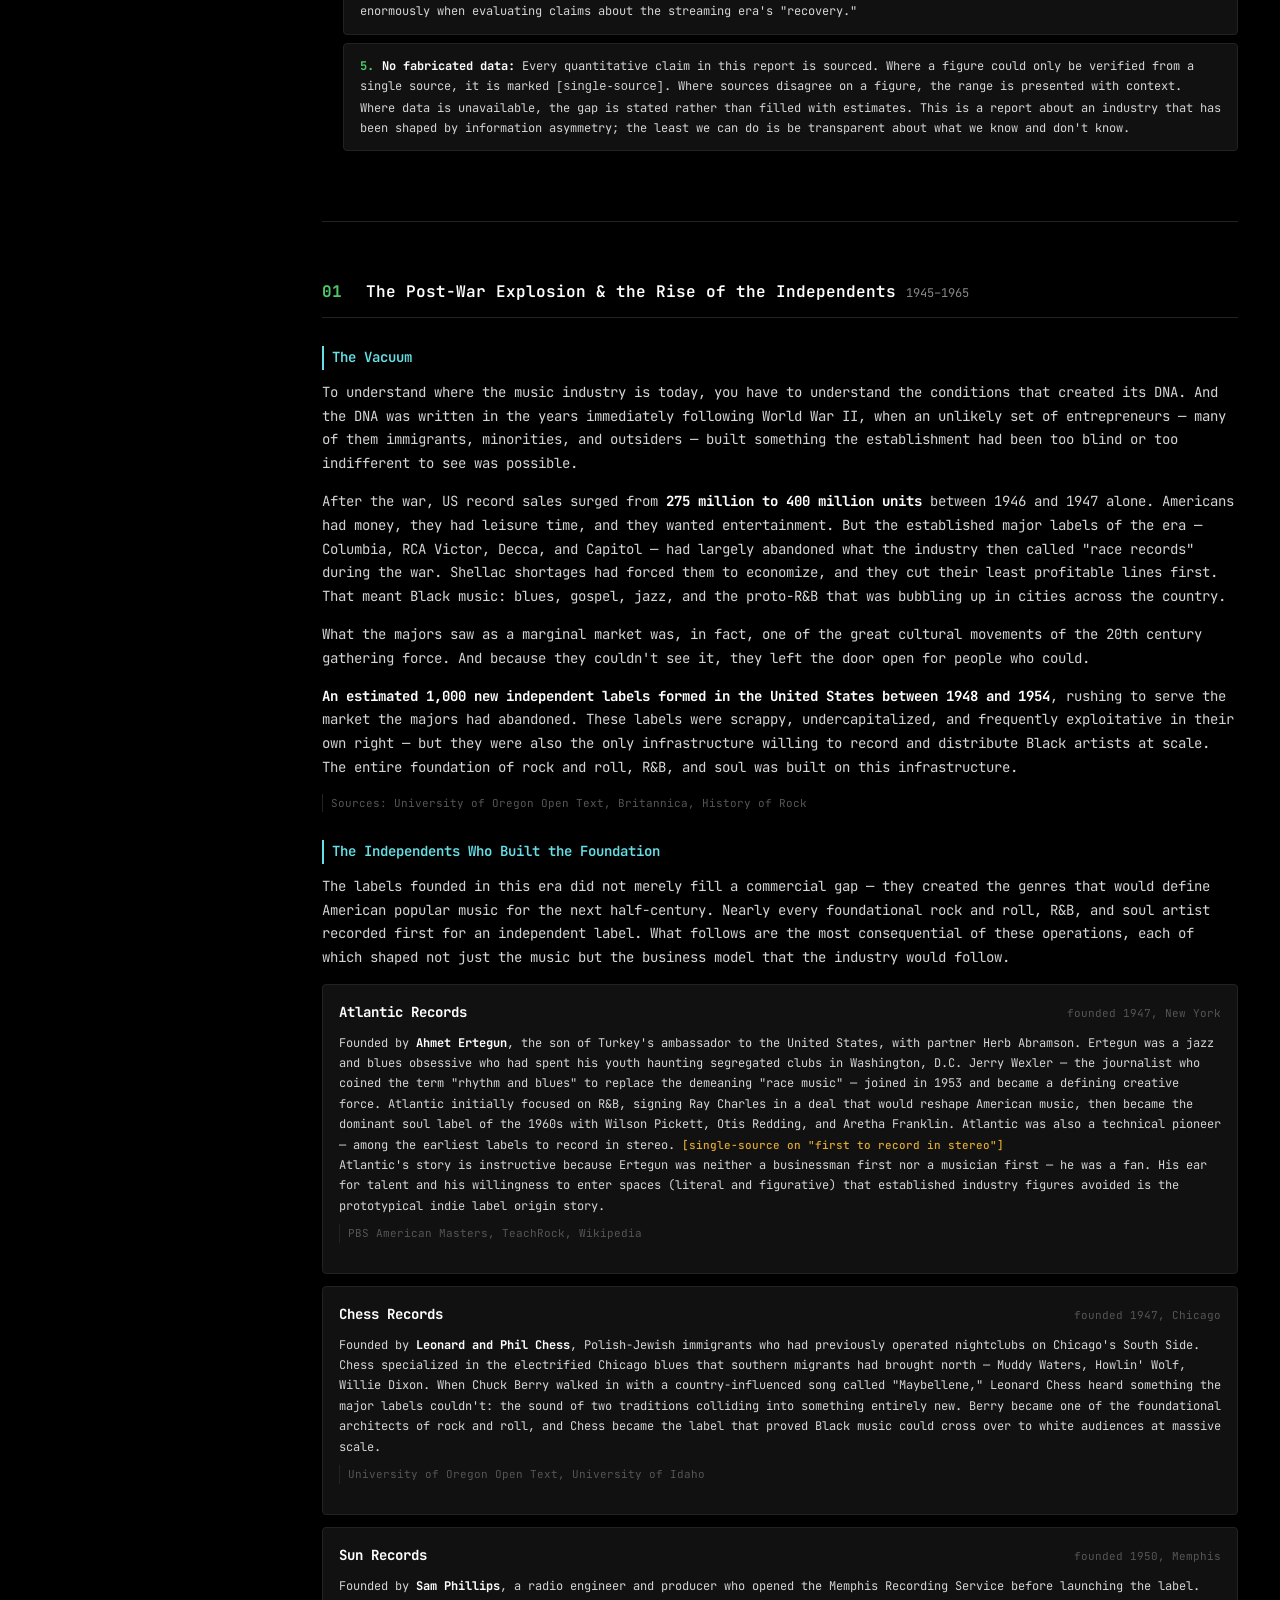
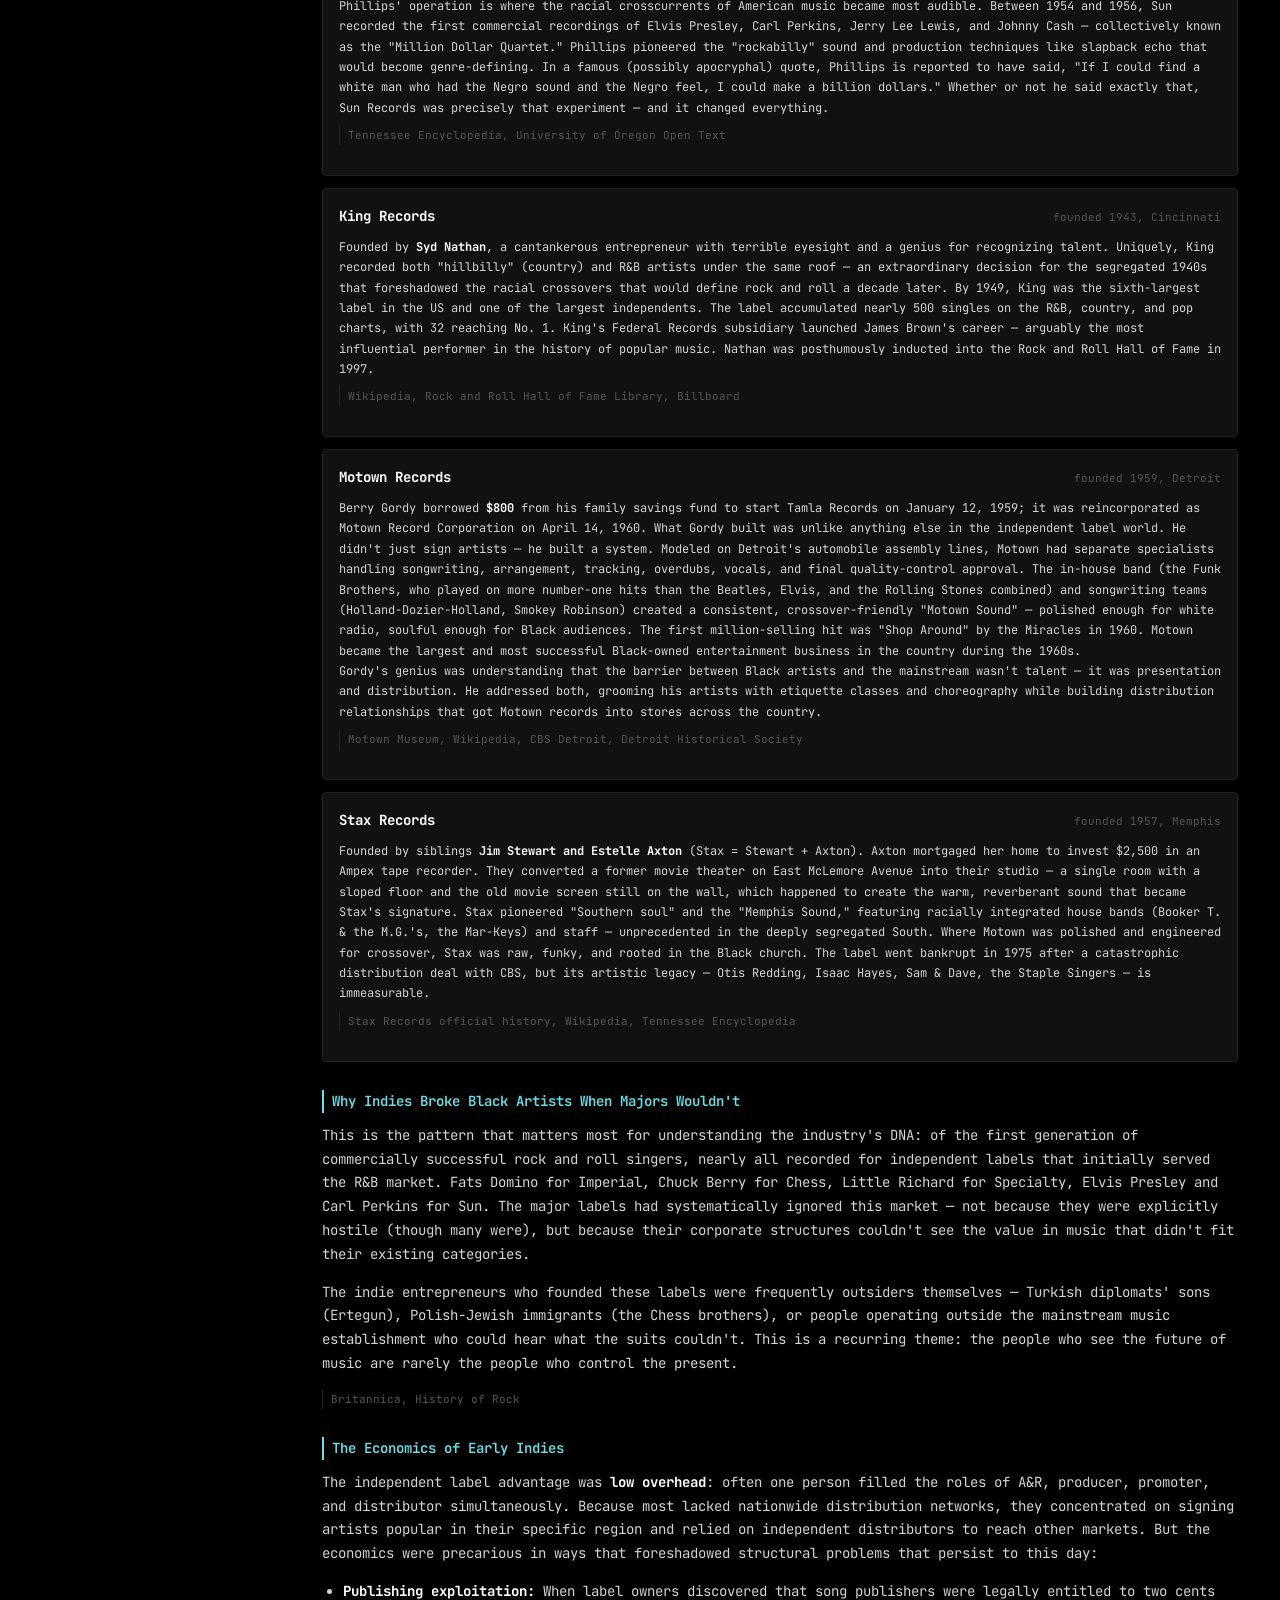
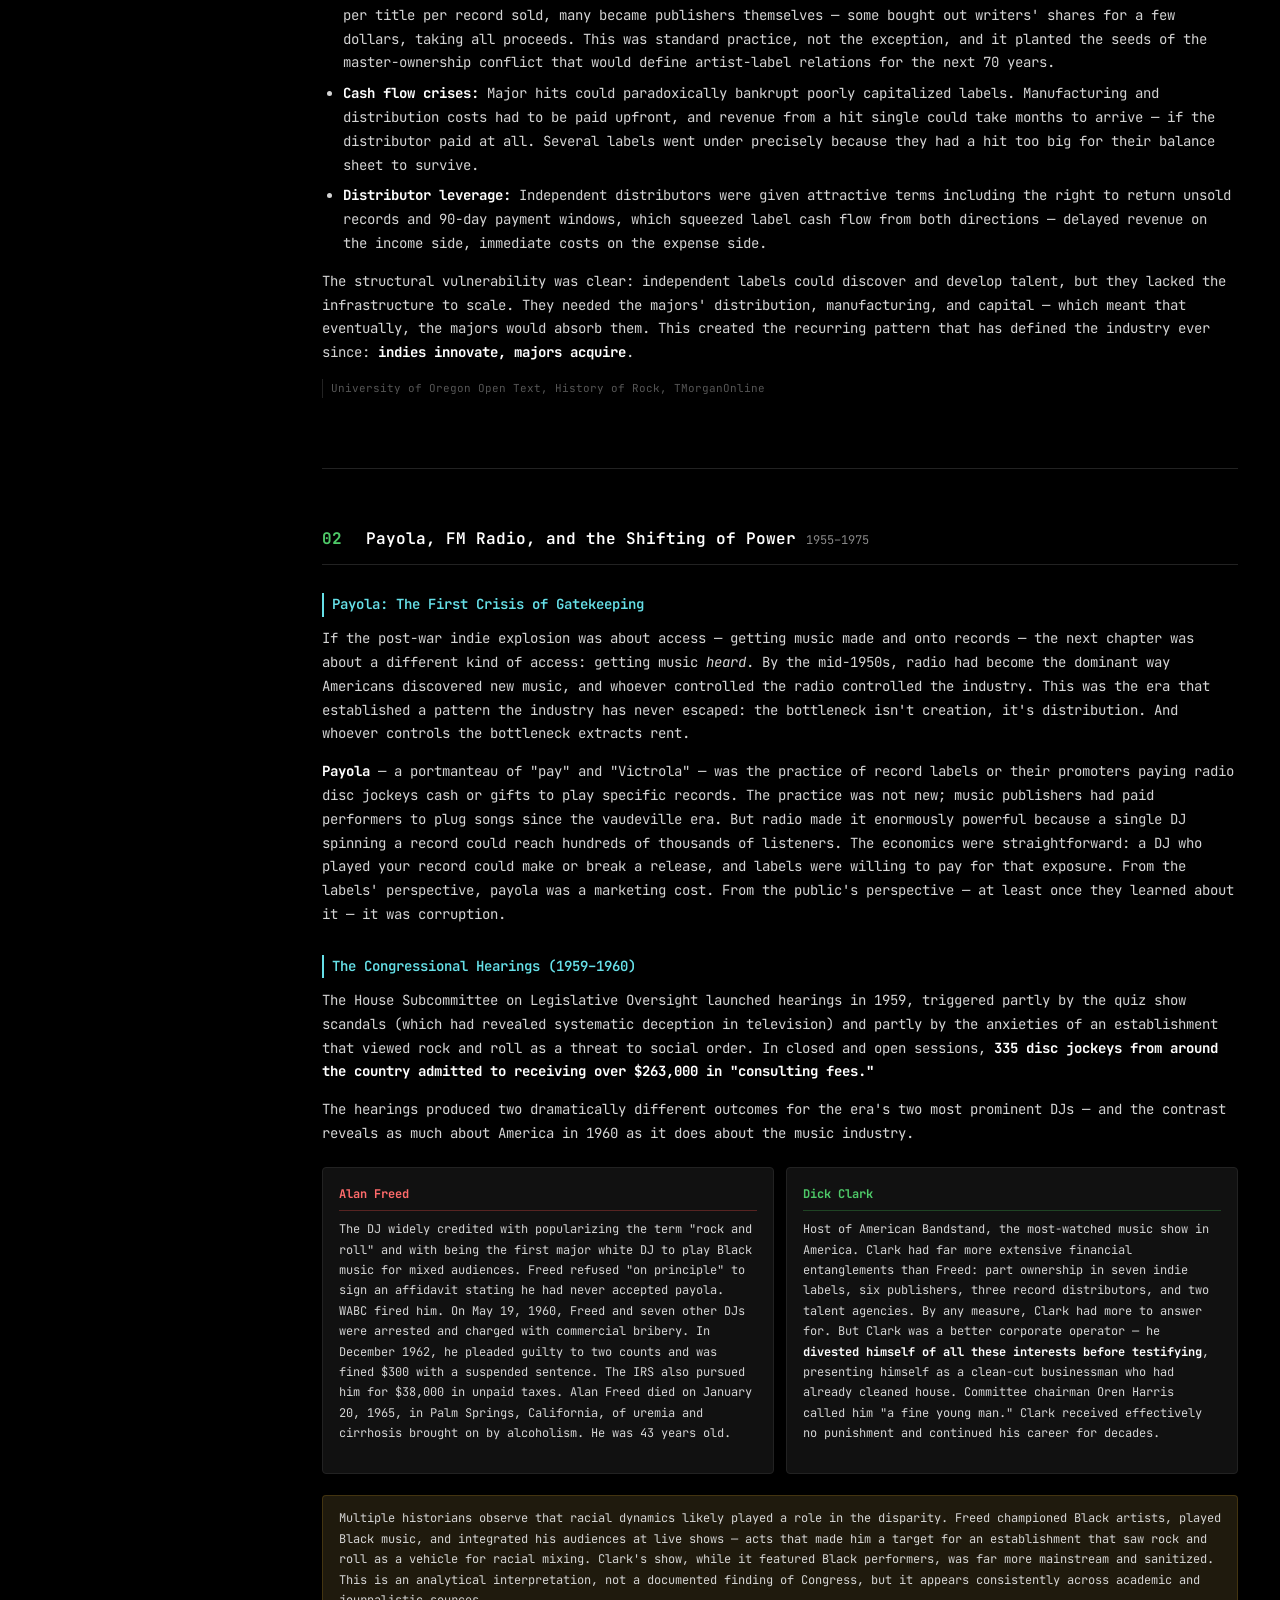
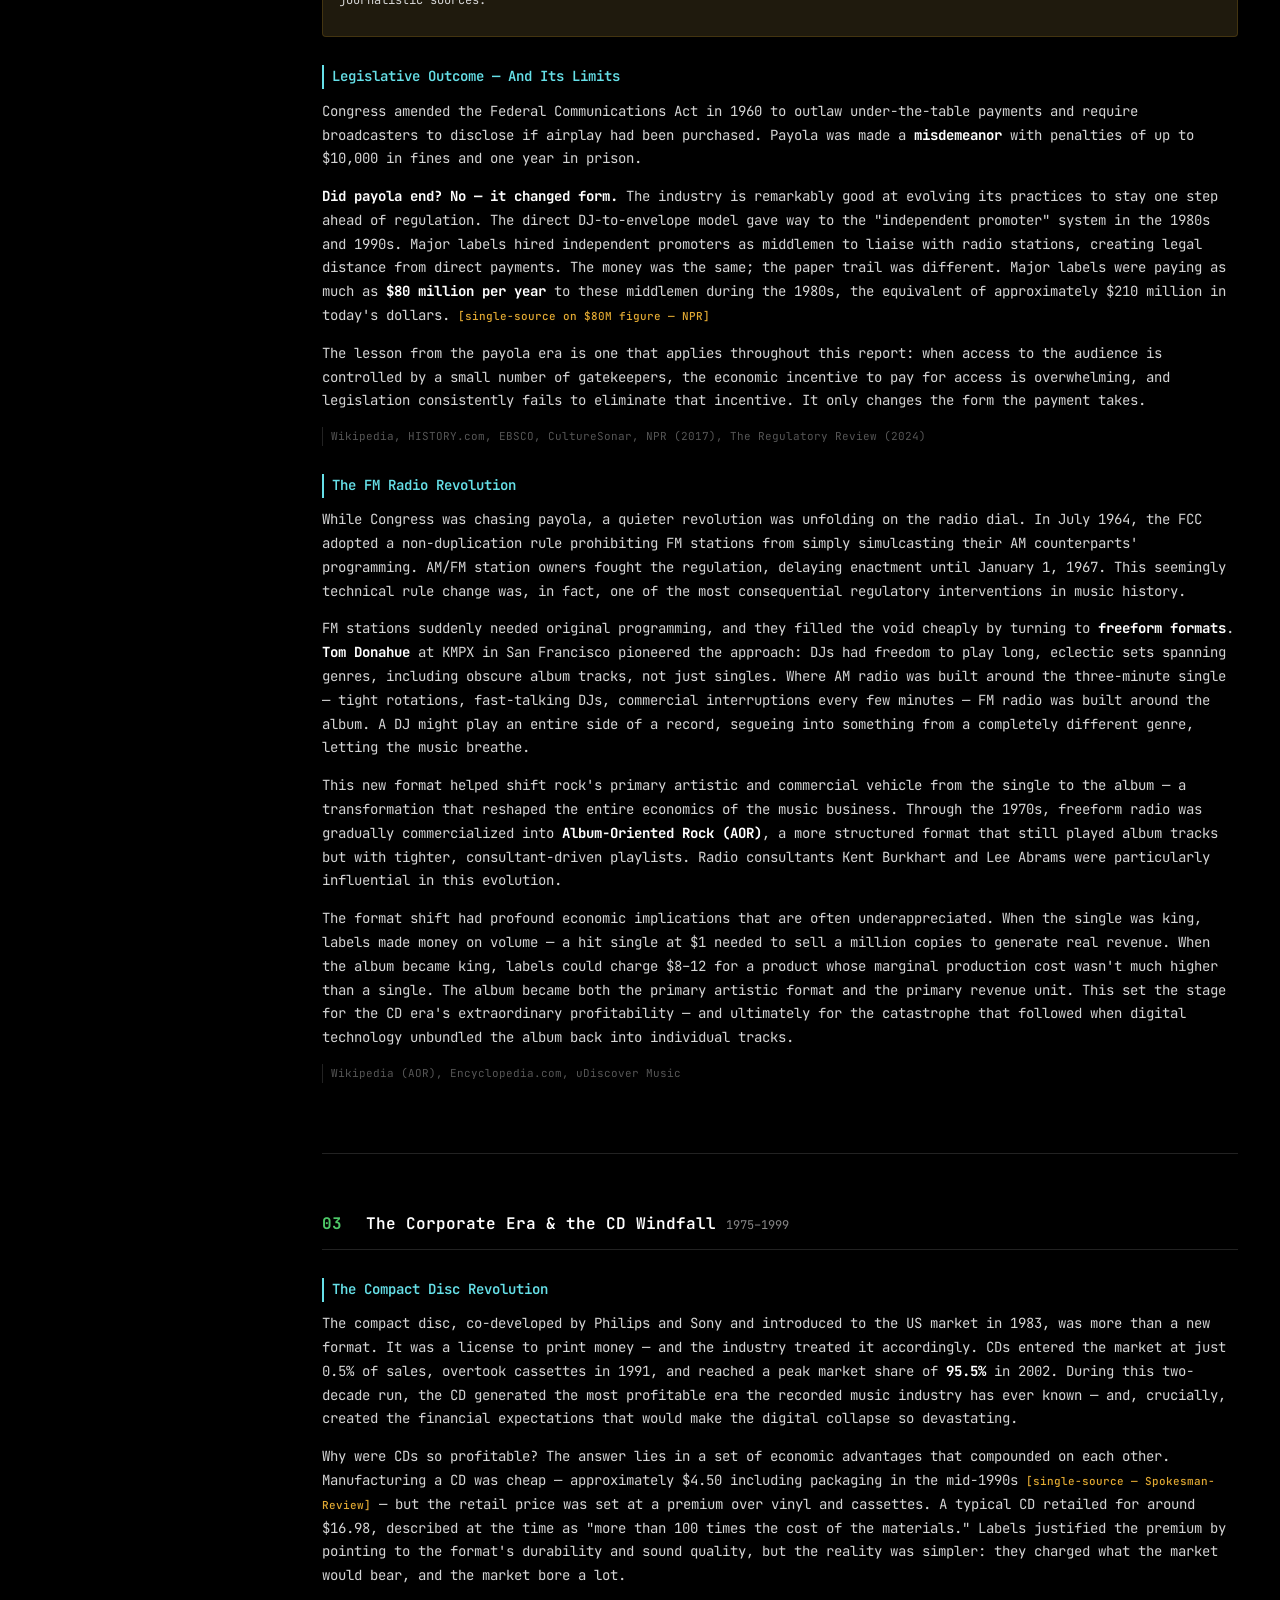
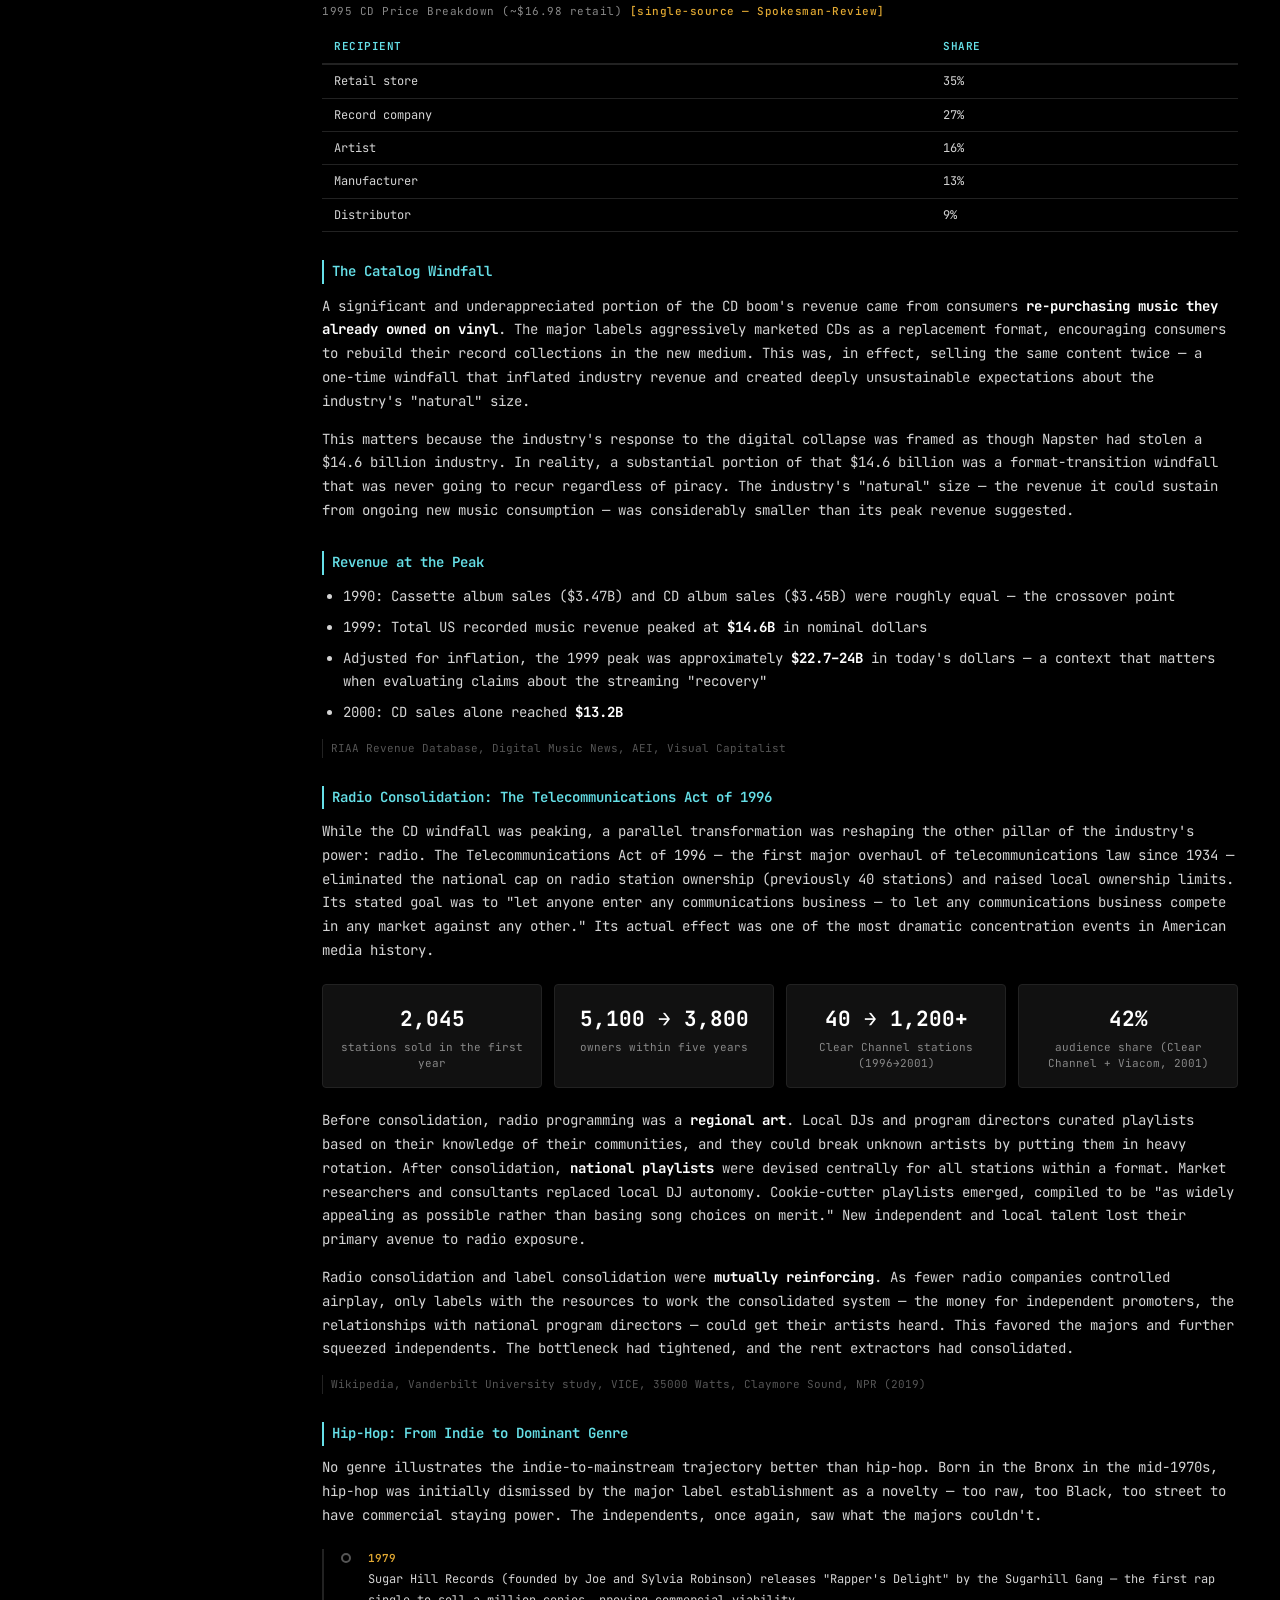
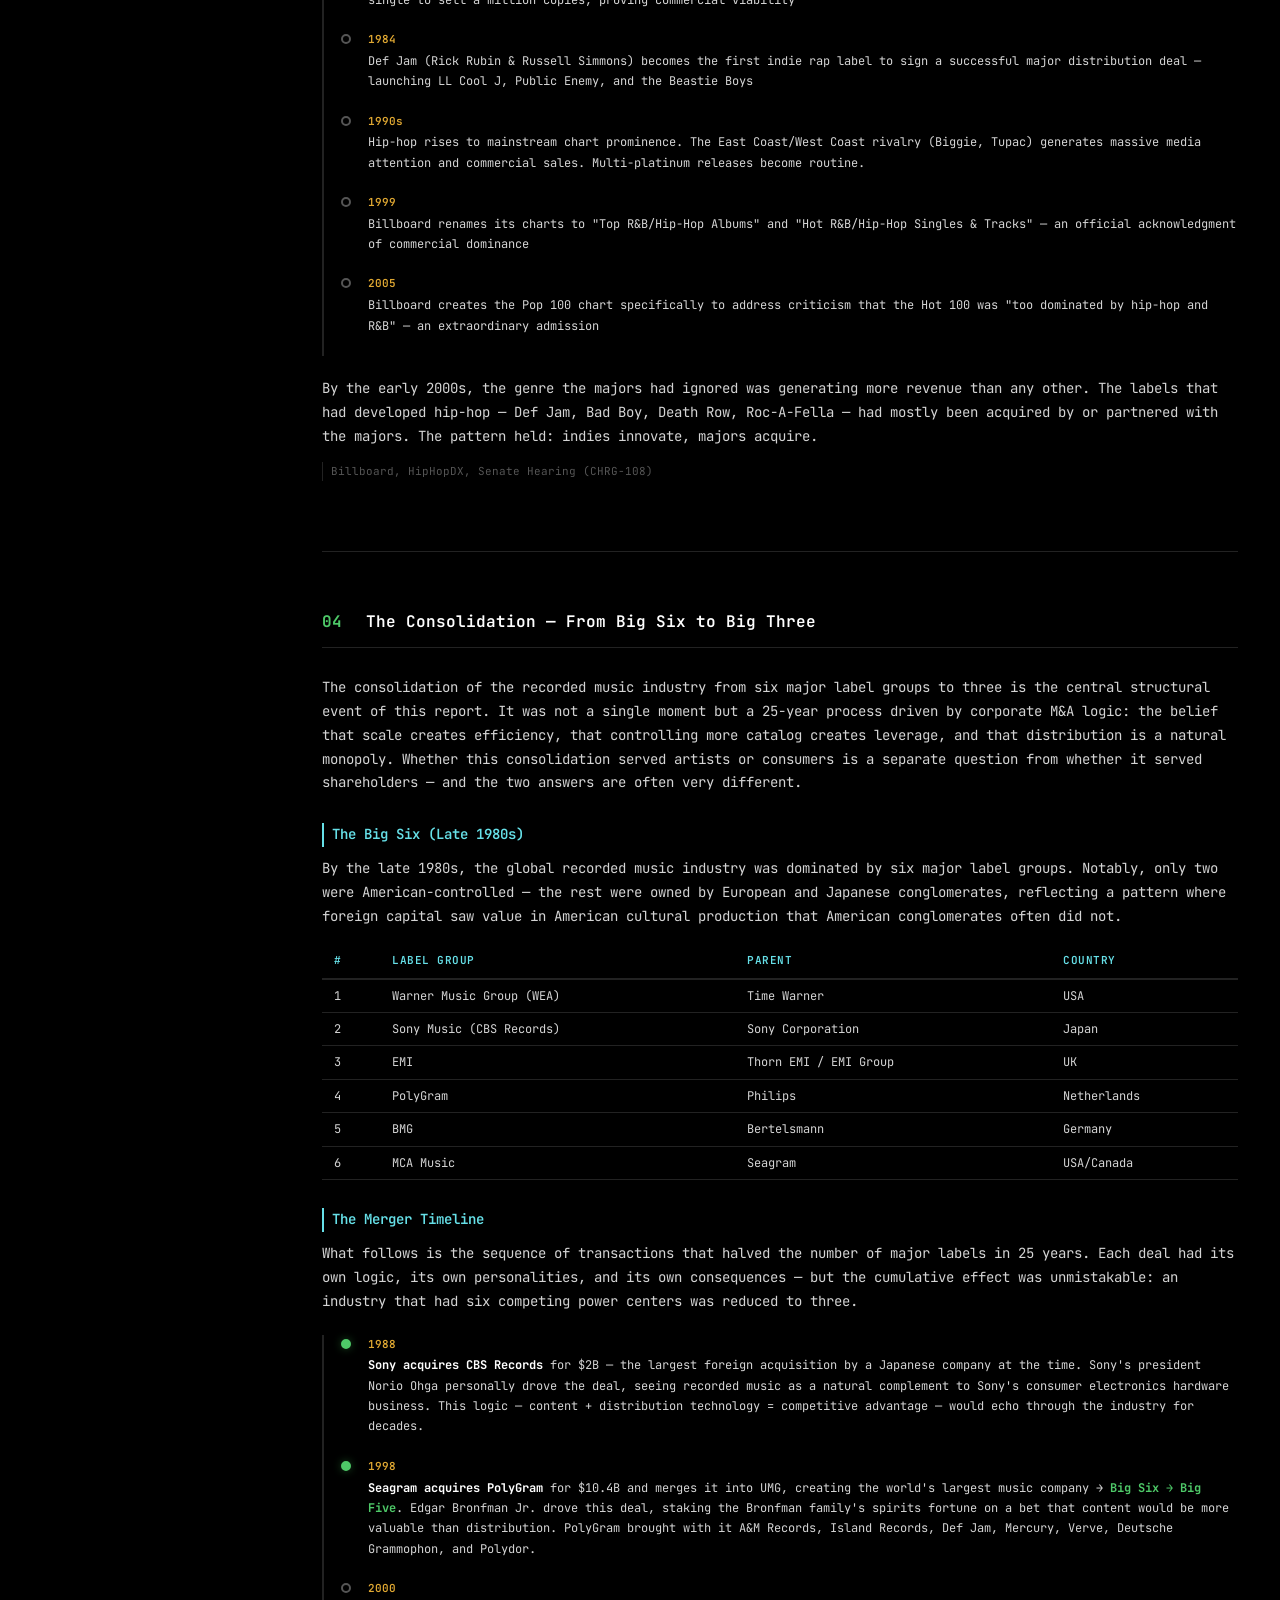
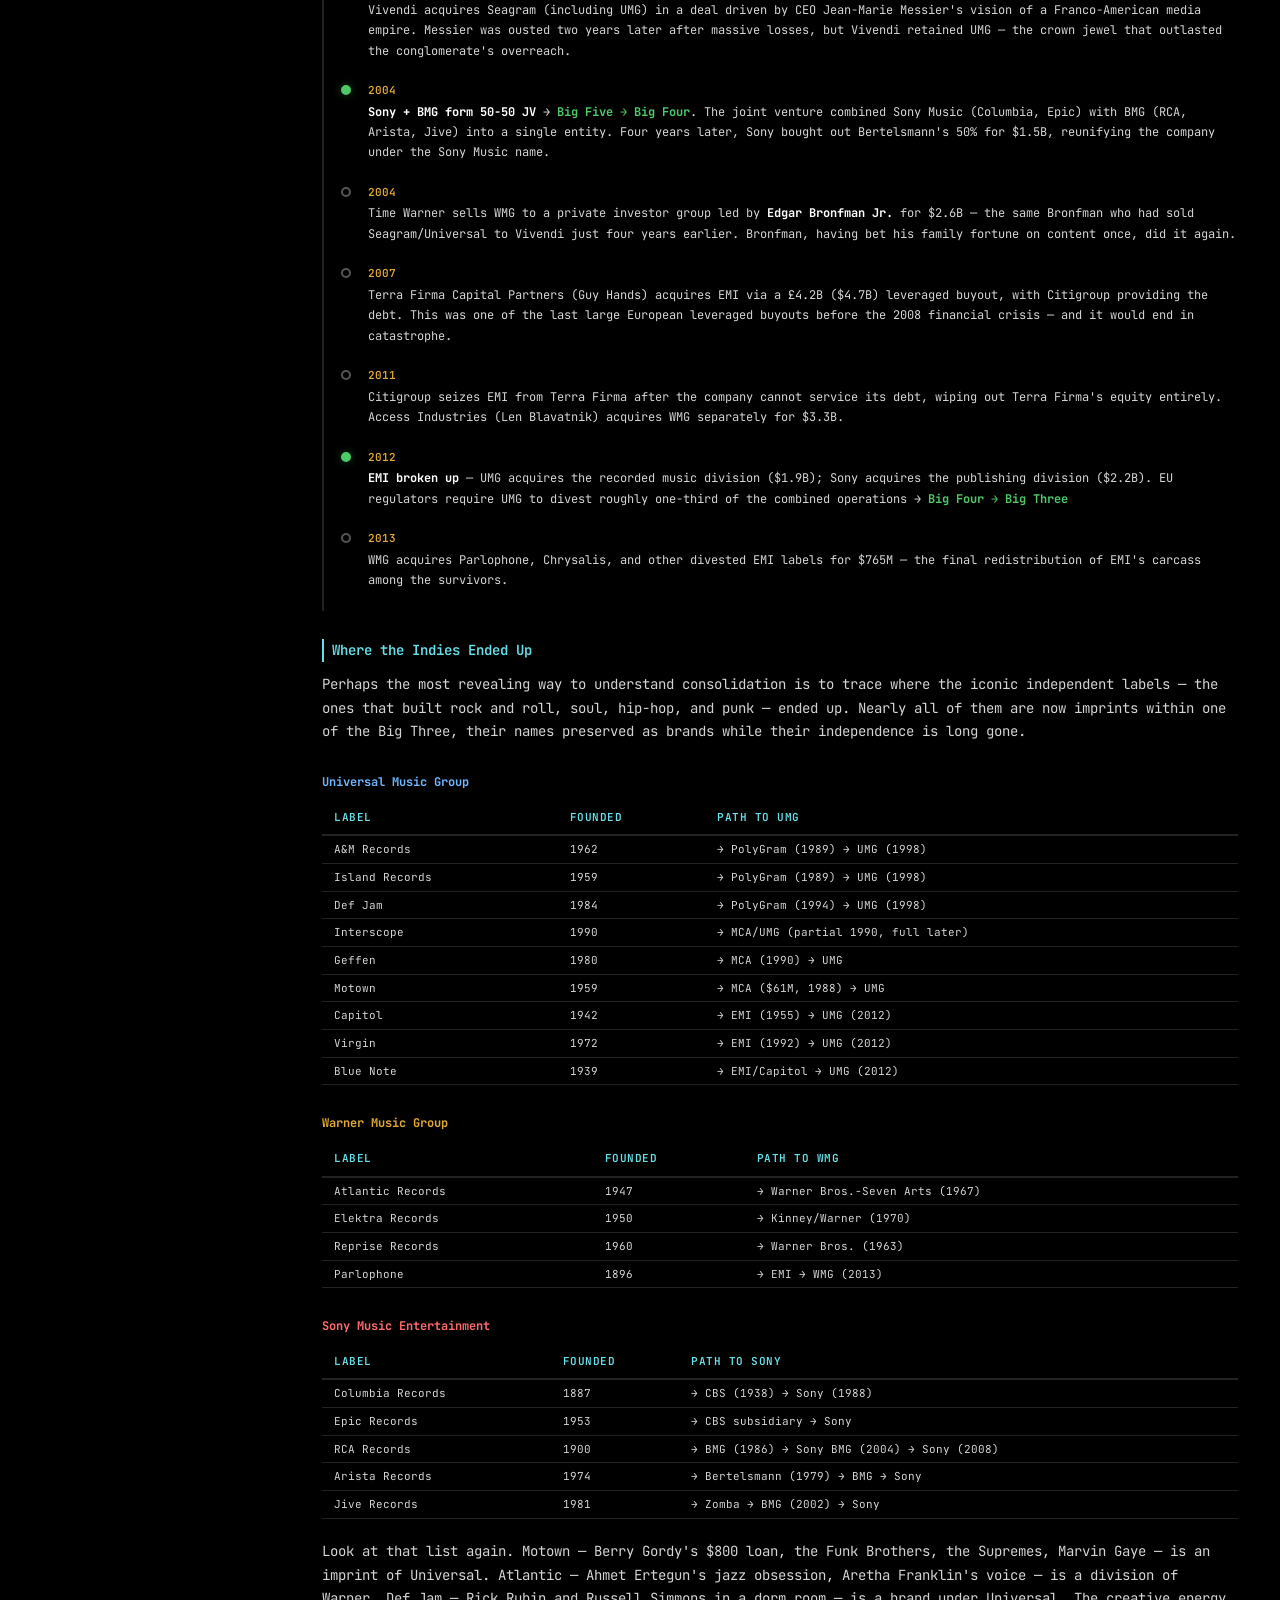
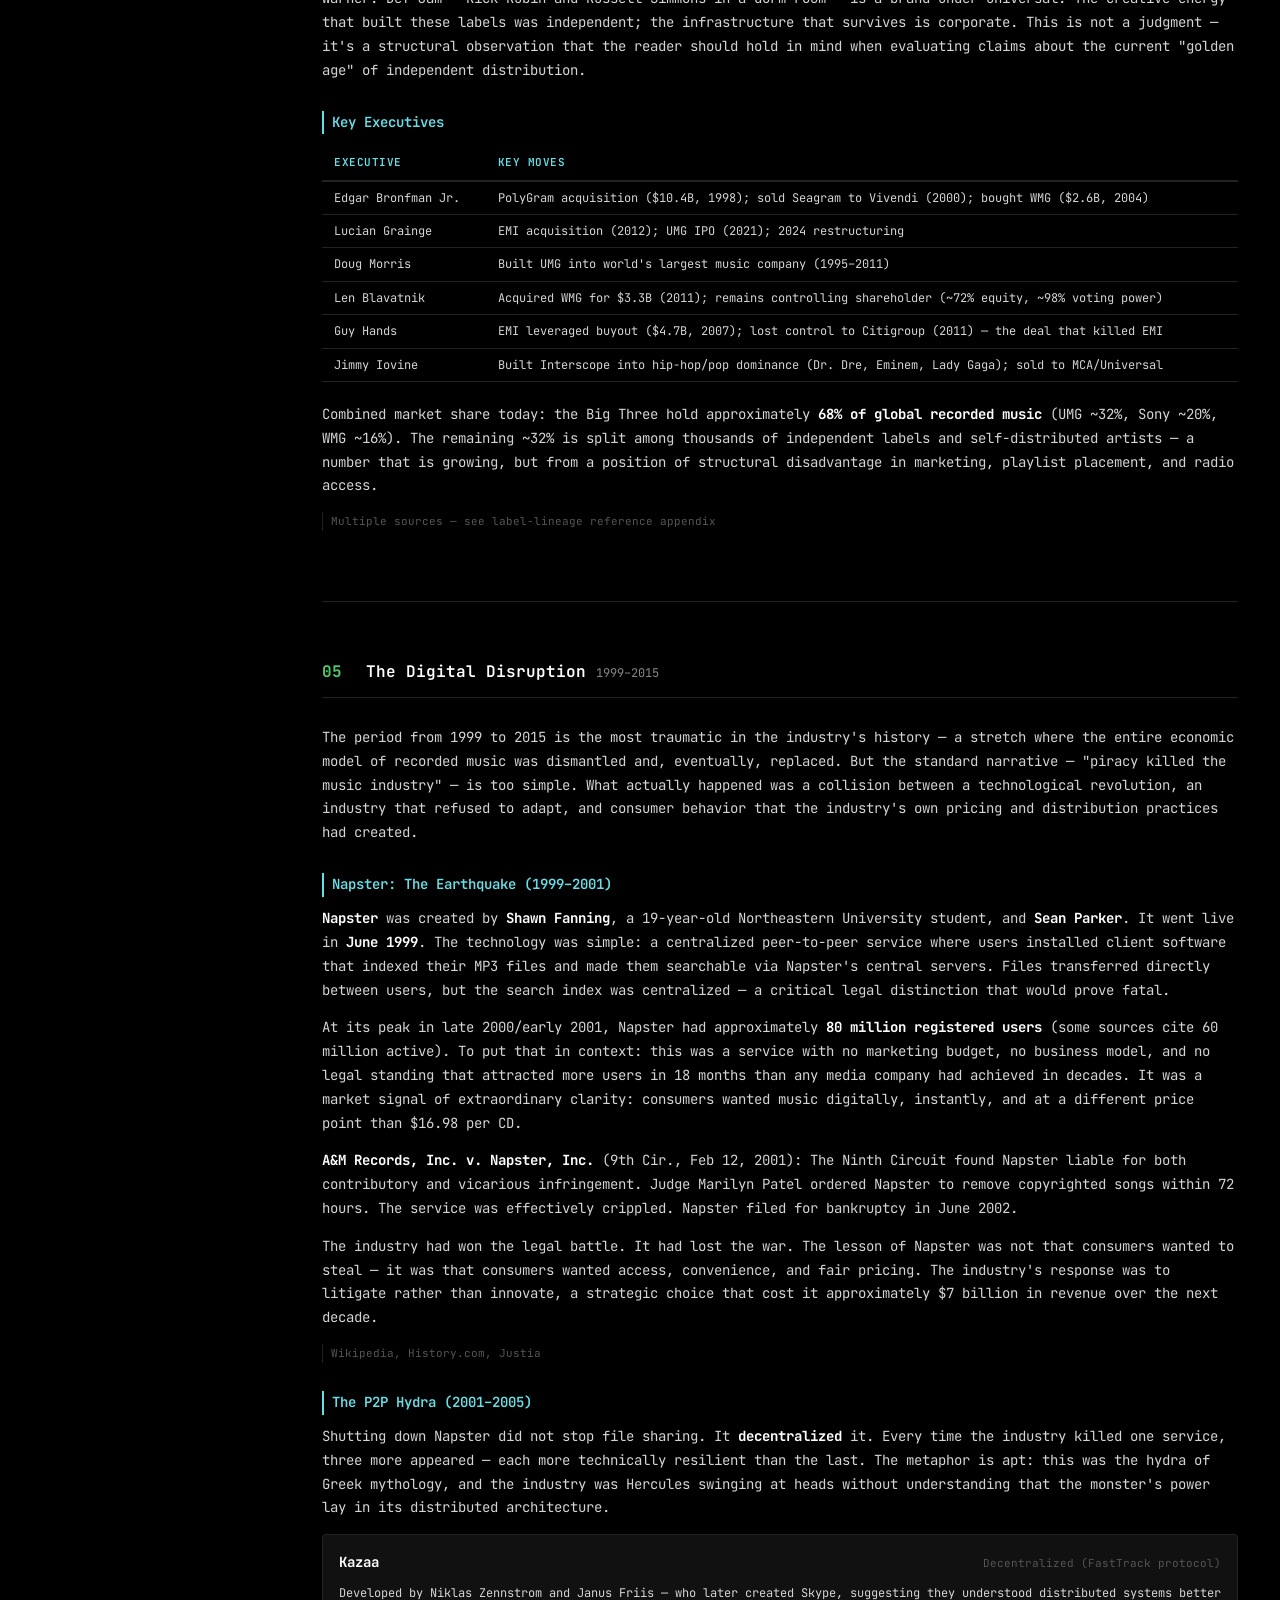
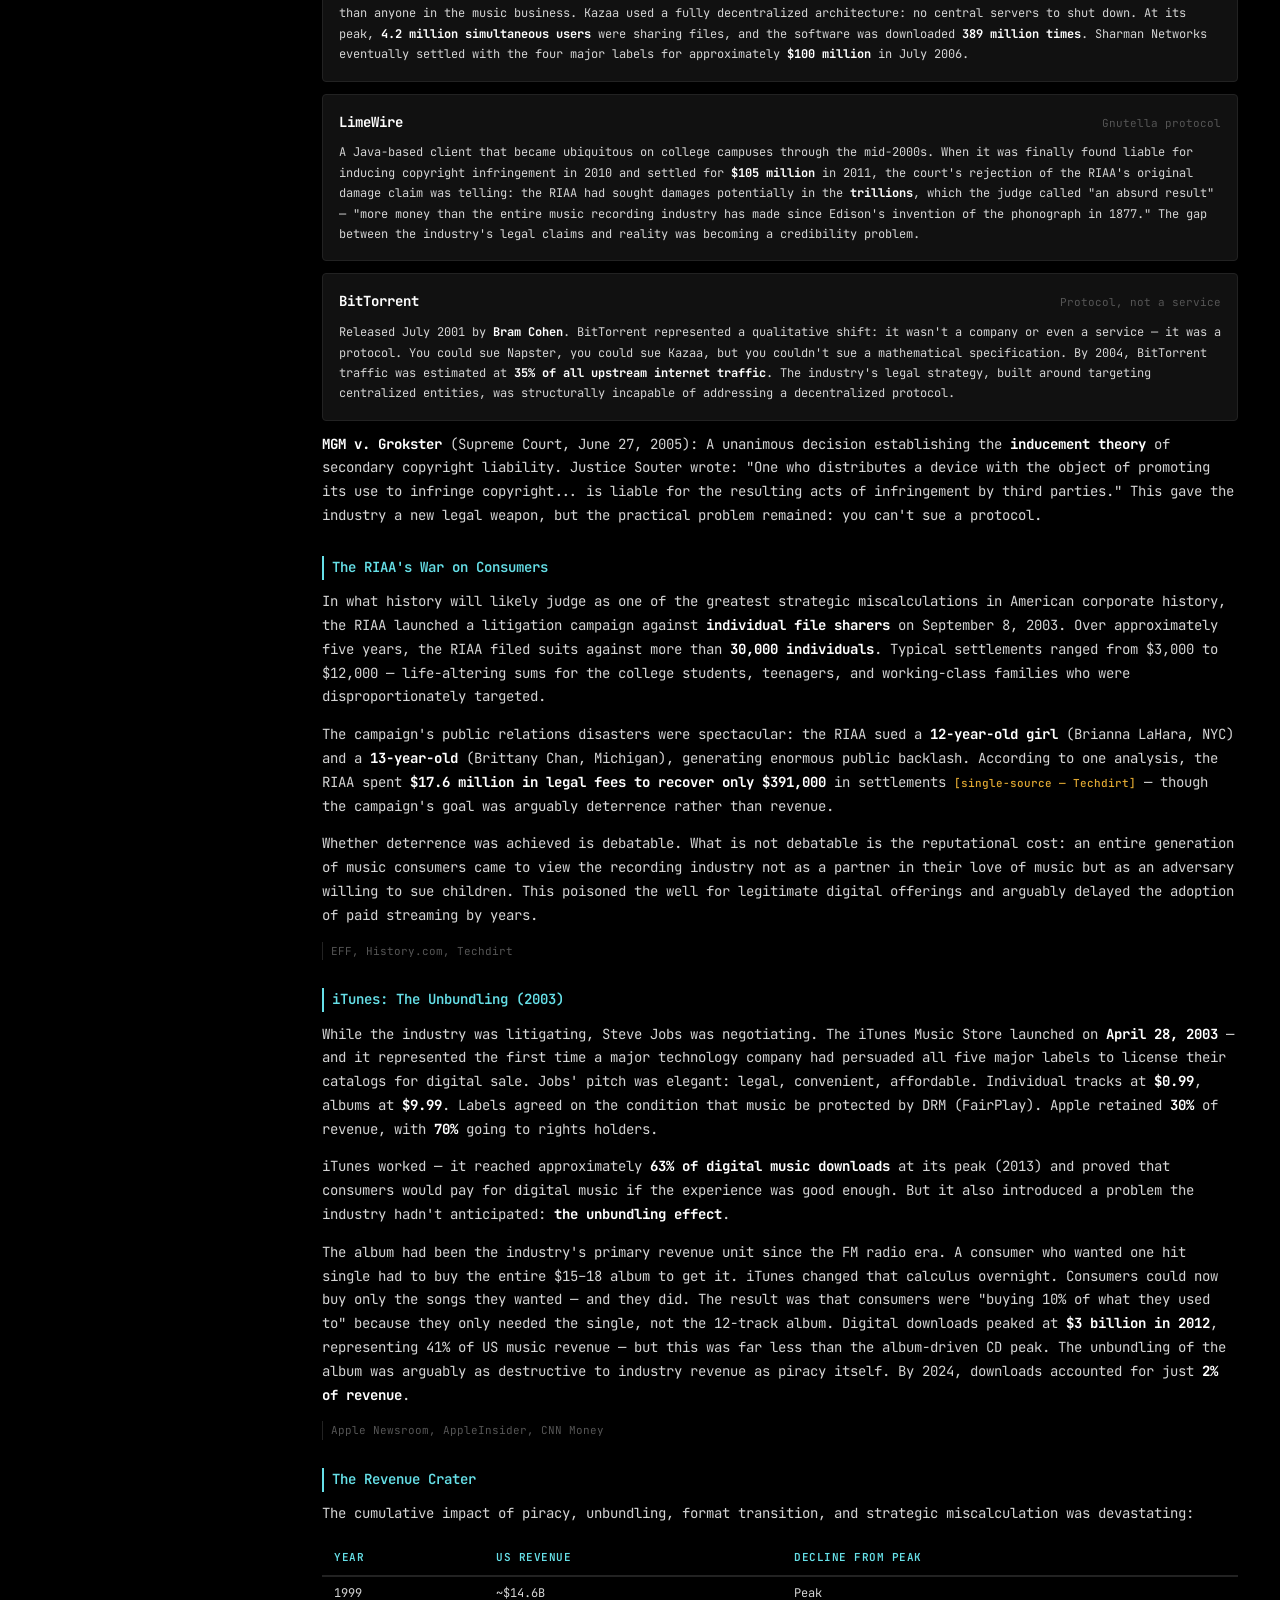
==== commit 09bd55ad: "Add Report 6 to sidebar navigation in all existing reports Readers on any report page can now naviga" ====
--- a/docs/report-01.html
+++ b/docs/report-01.html
@@ -36,6 +36,7 @@
             <a href="report-03.html" class="series-link"><span class="toc-marker">03</span> Law, Lobbying &amp; the Rules</a>
             <a href="report-04.html" class="series-link"><span class="toc-marker">04</span> The Sample Economy</a>
             <a href="report-05.html" class="series-link"><span class="toc-marker">05</span> AI, Futures &amp; the Playbook</a>
+            <a href="report-06.html" class="series-link"><span class="toc-marker">06</span> The Album Rollout</a>
           </div>
           <div class="toc-group">
             <div class="toc-group-label">/ REPORT</div>
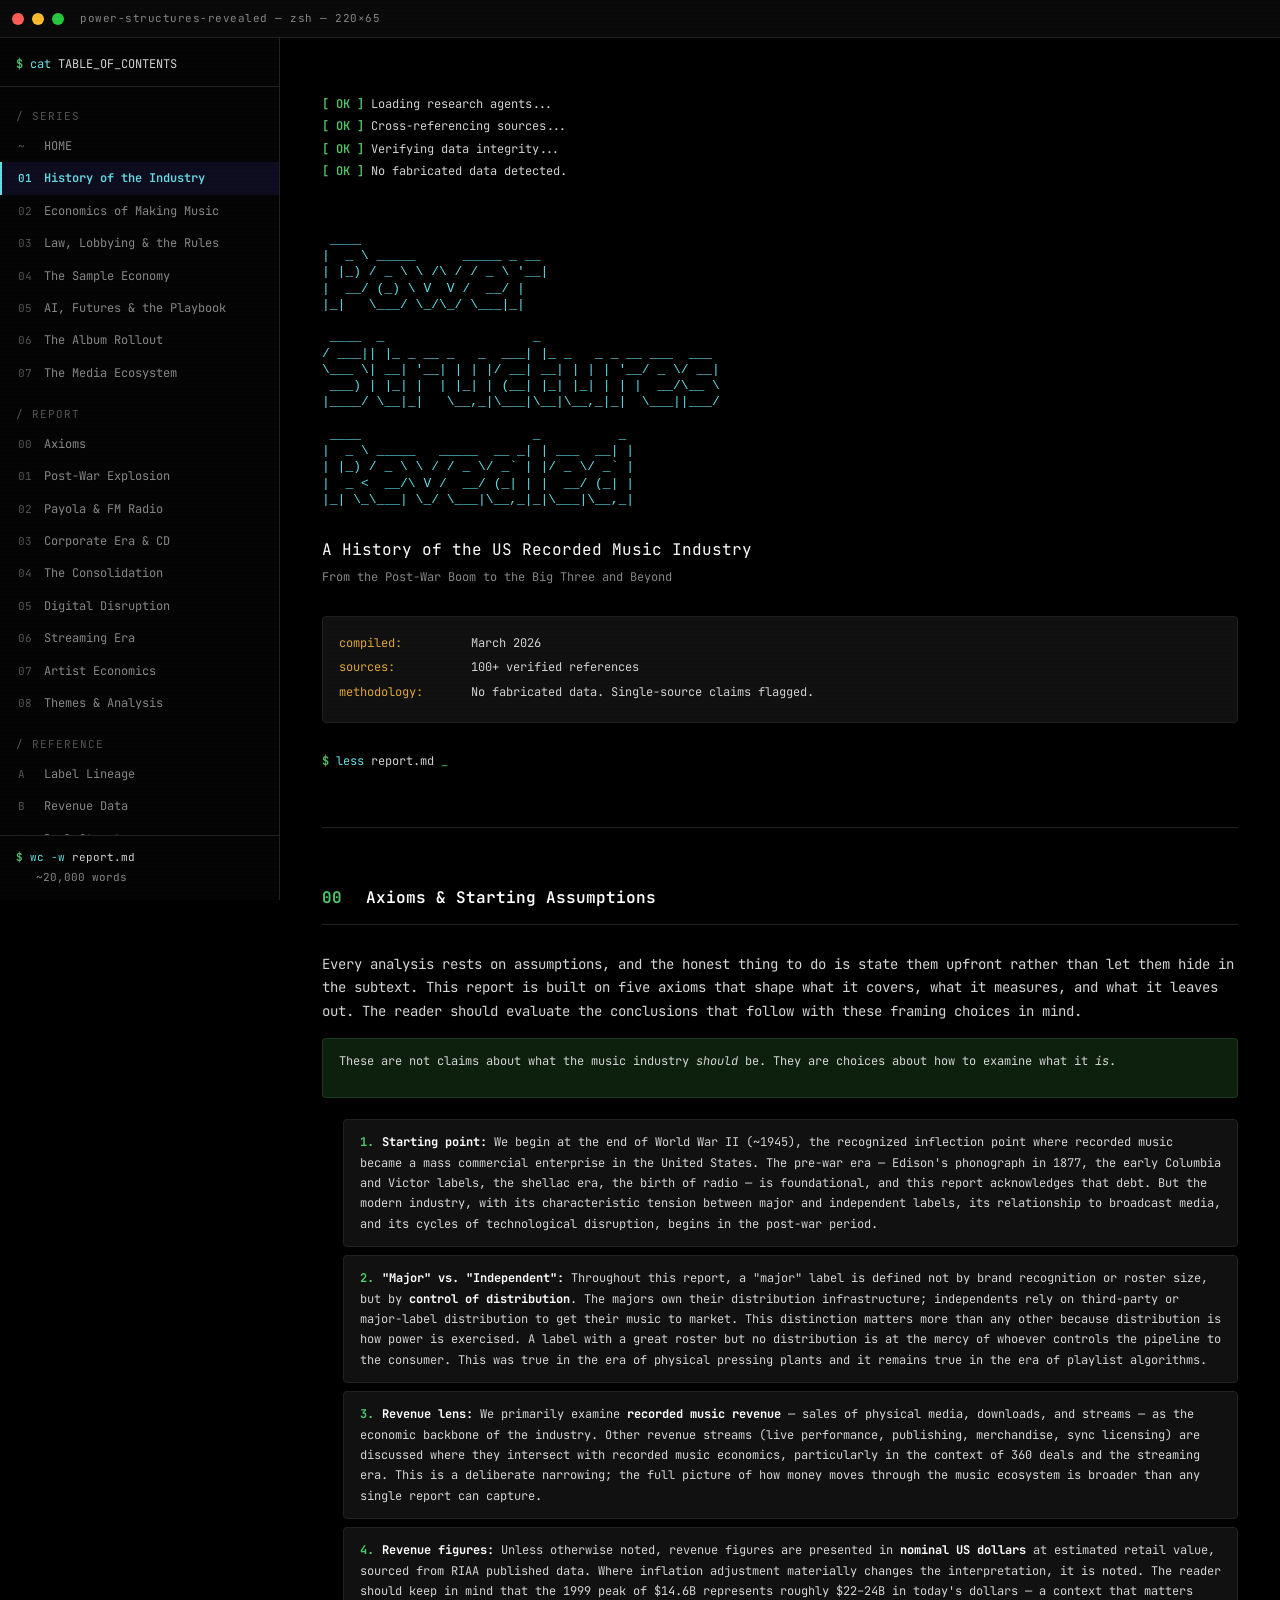
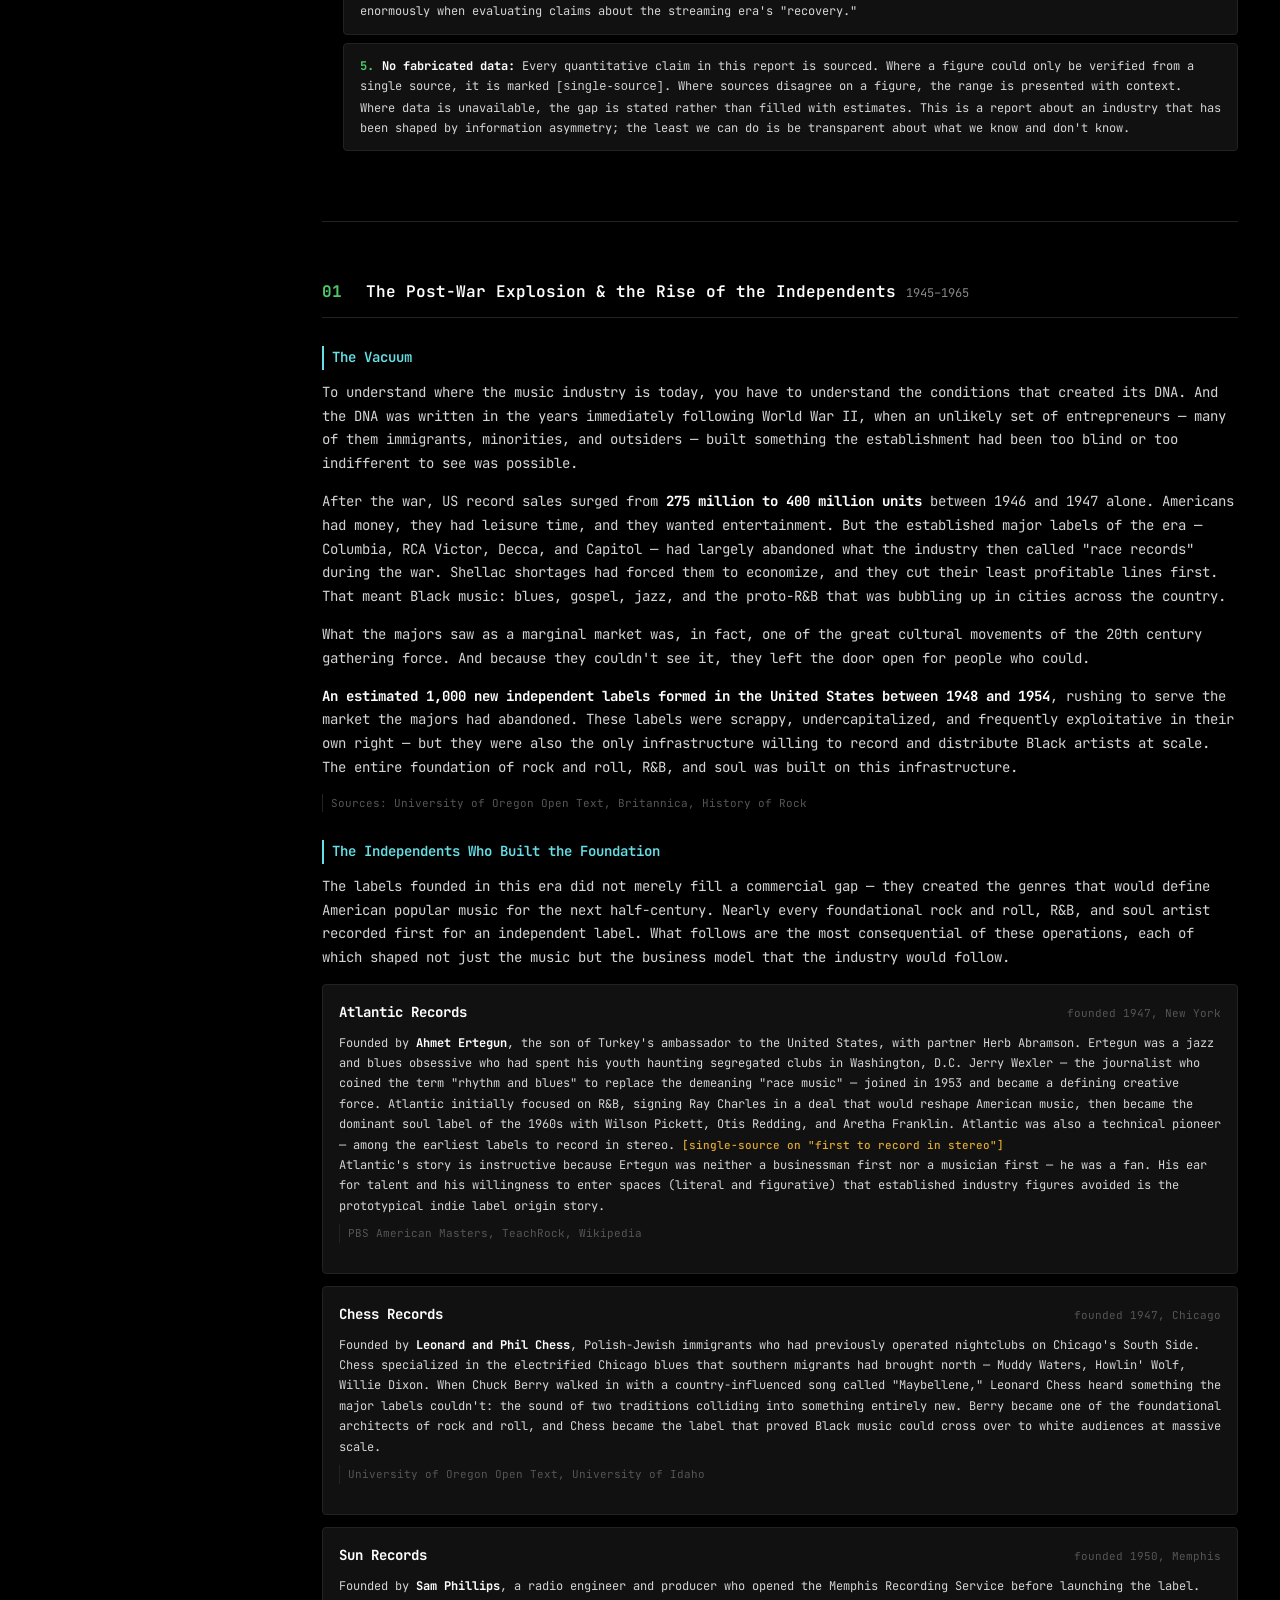
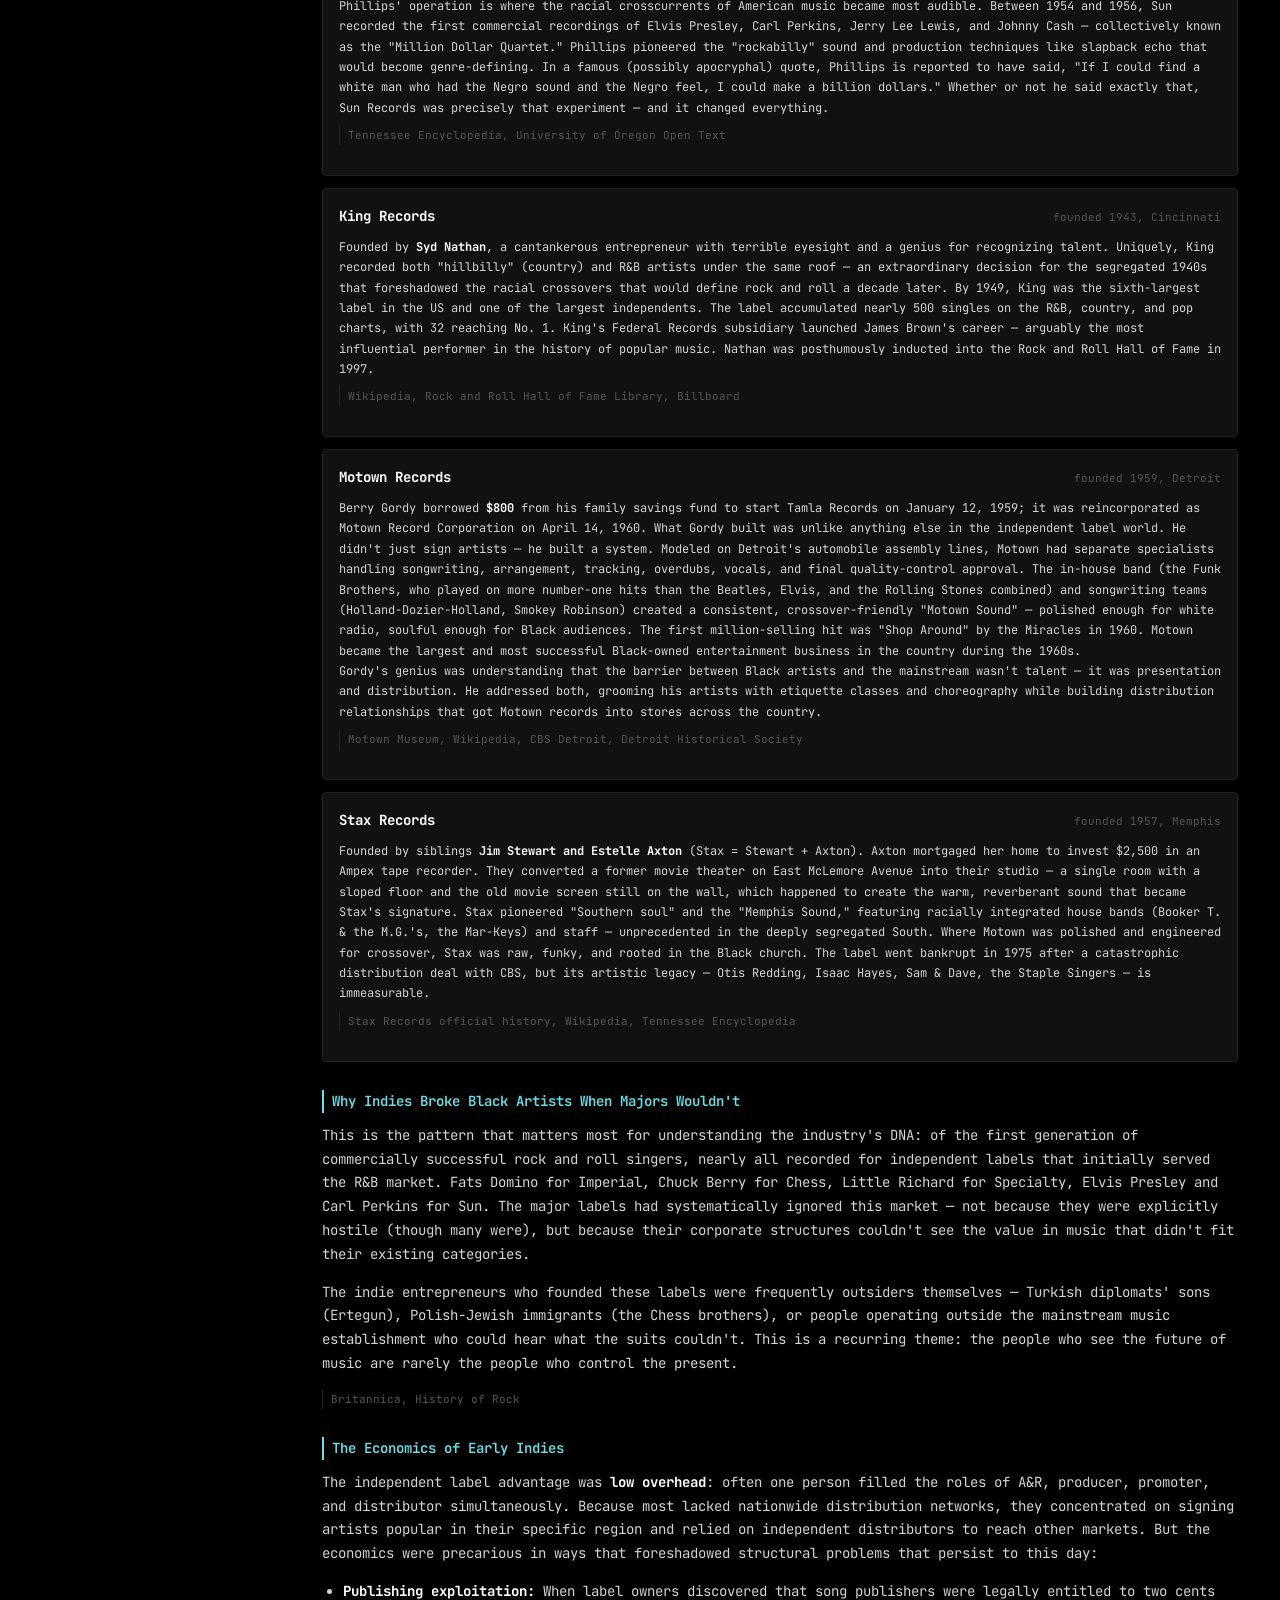
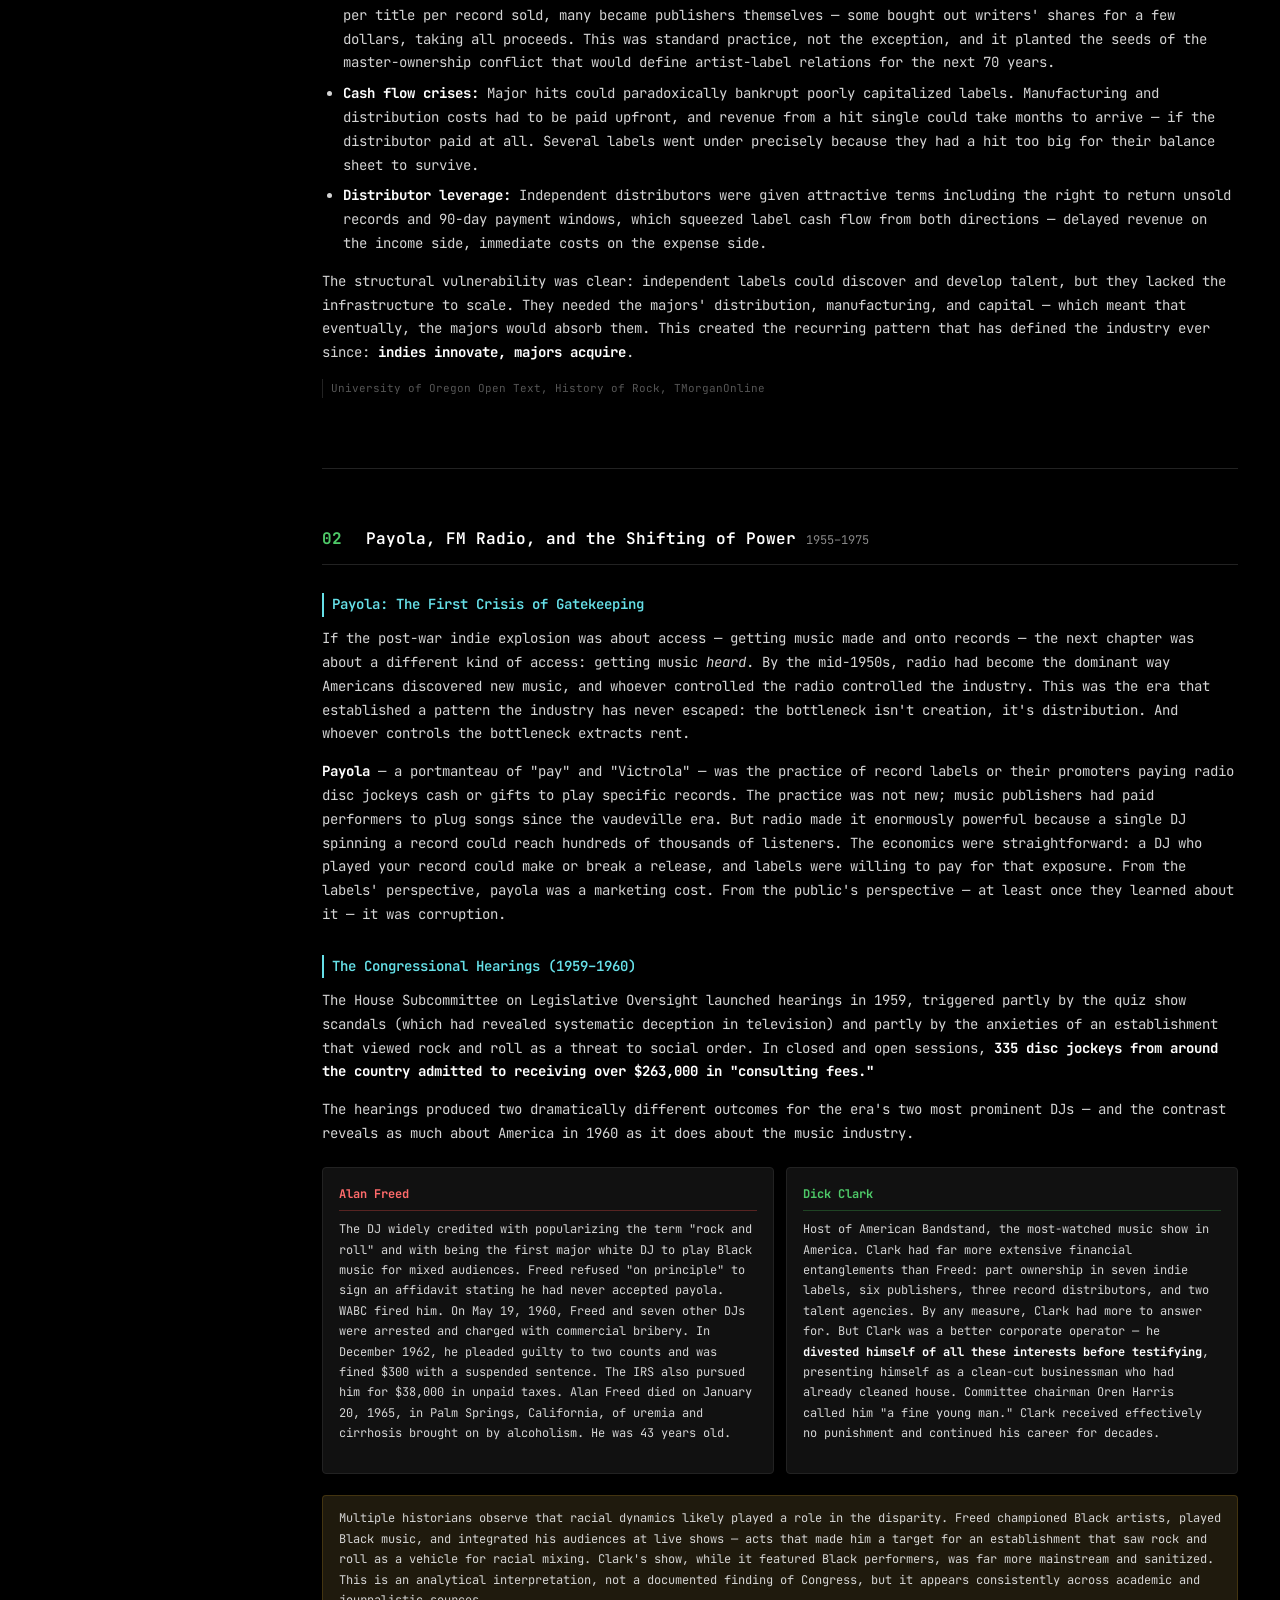
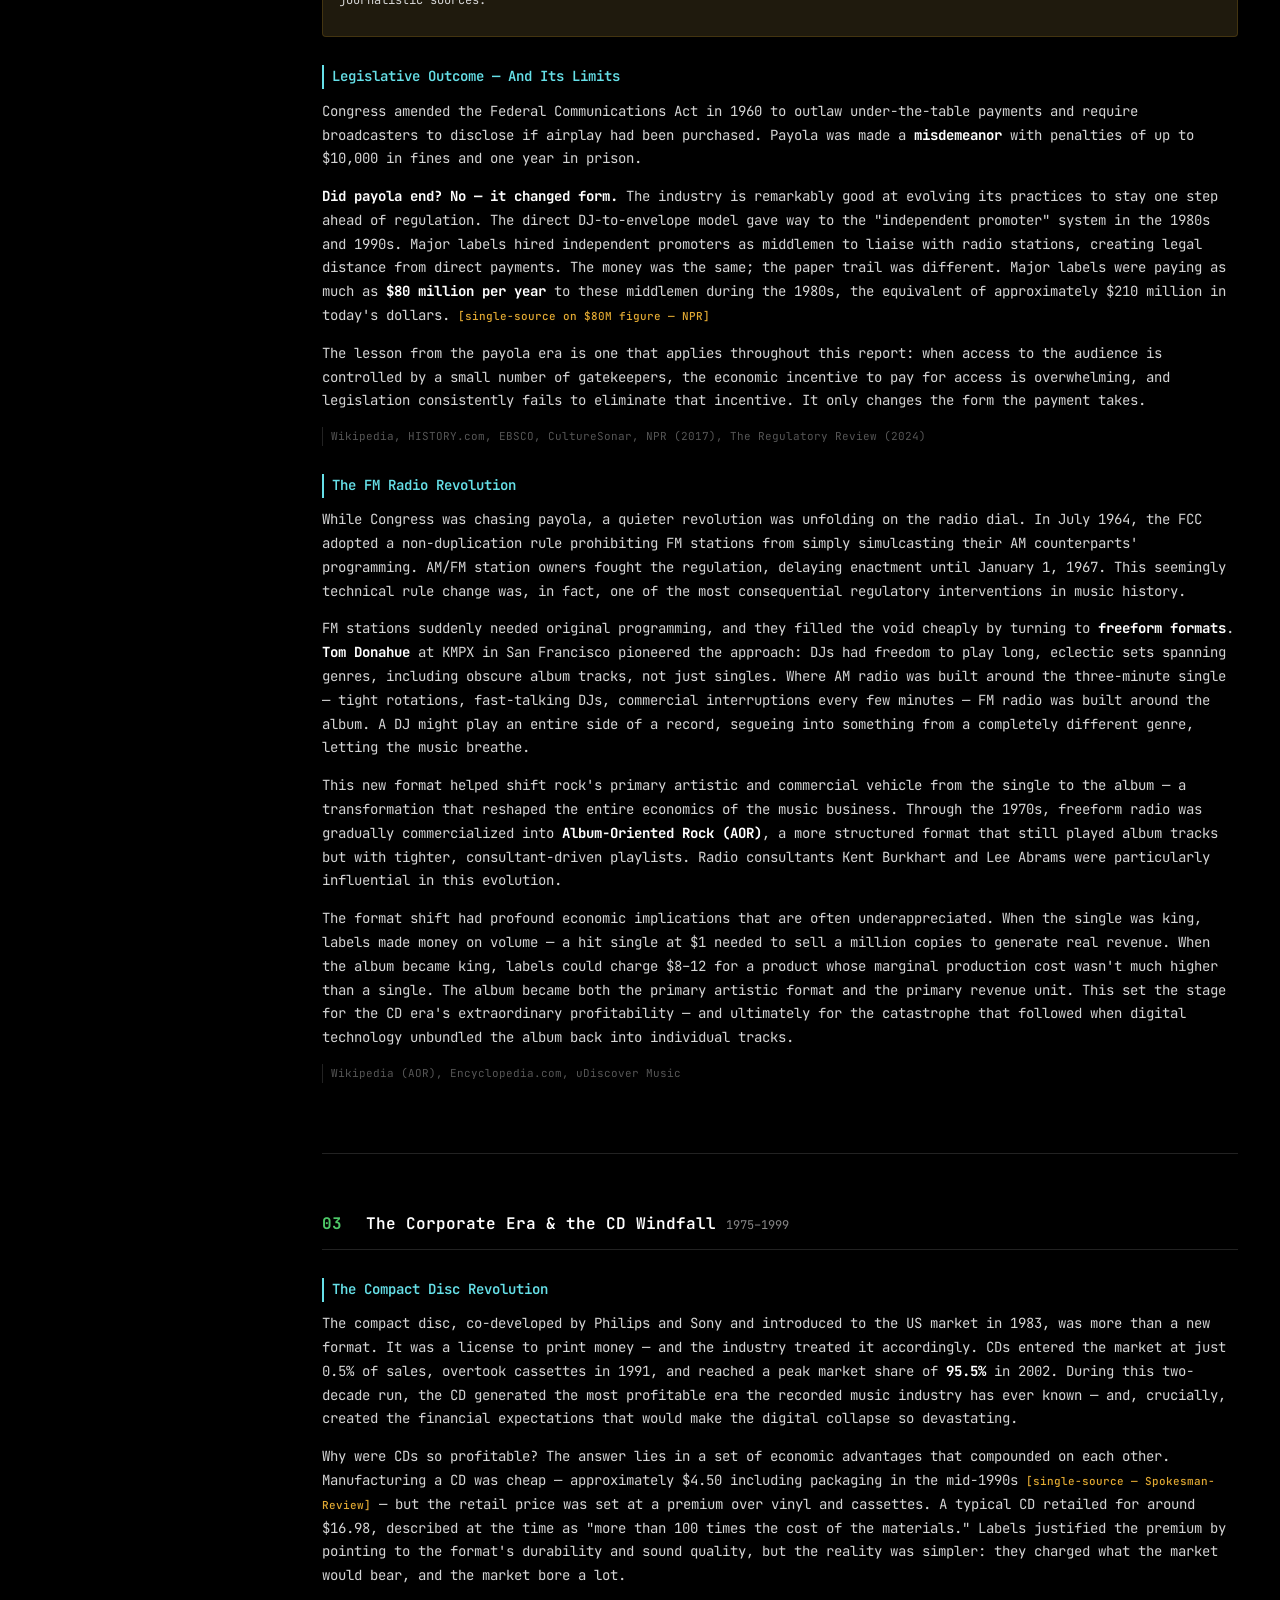
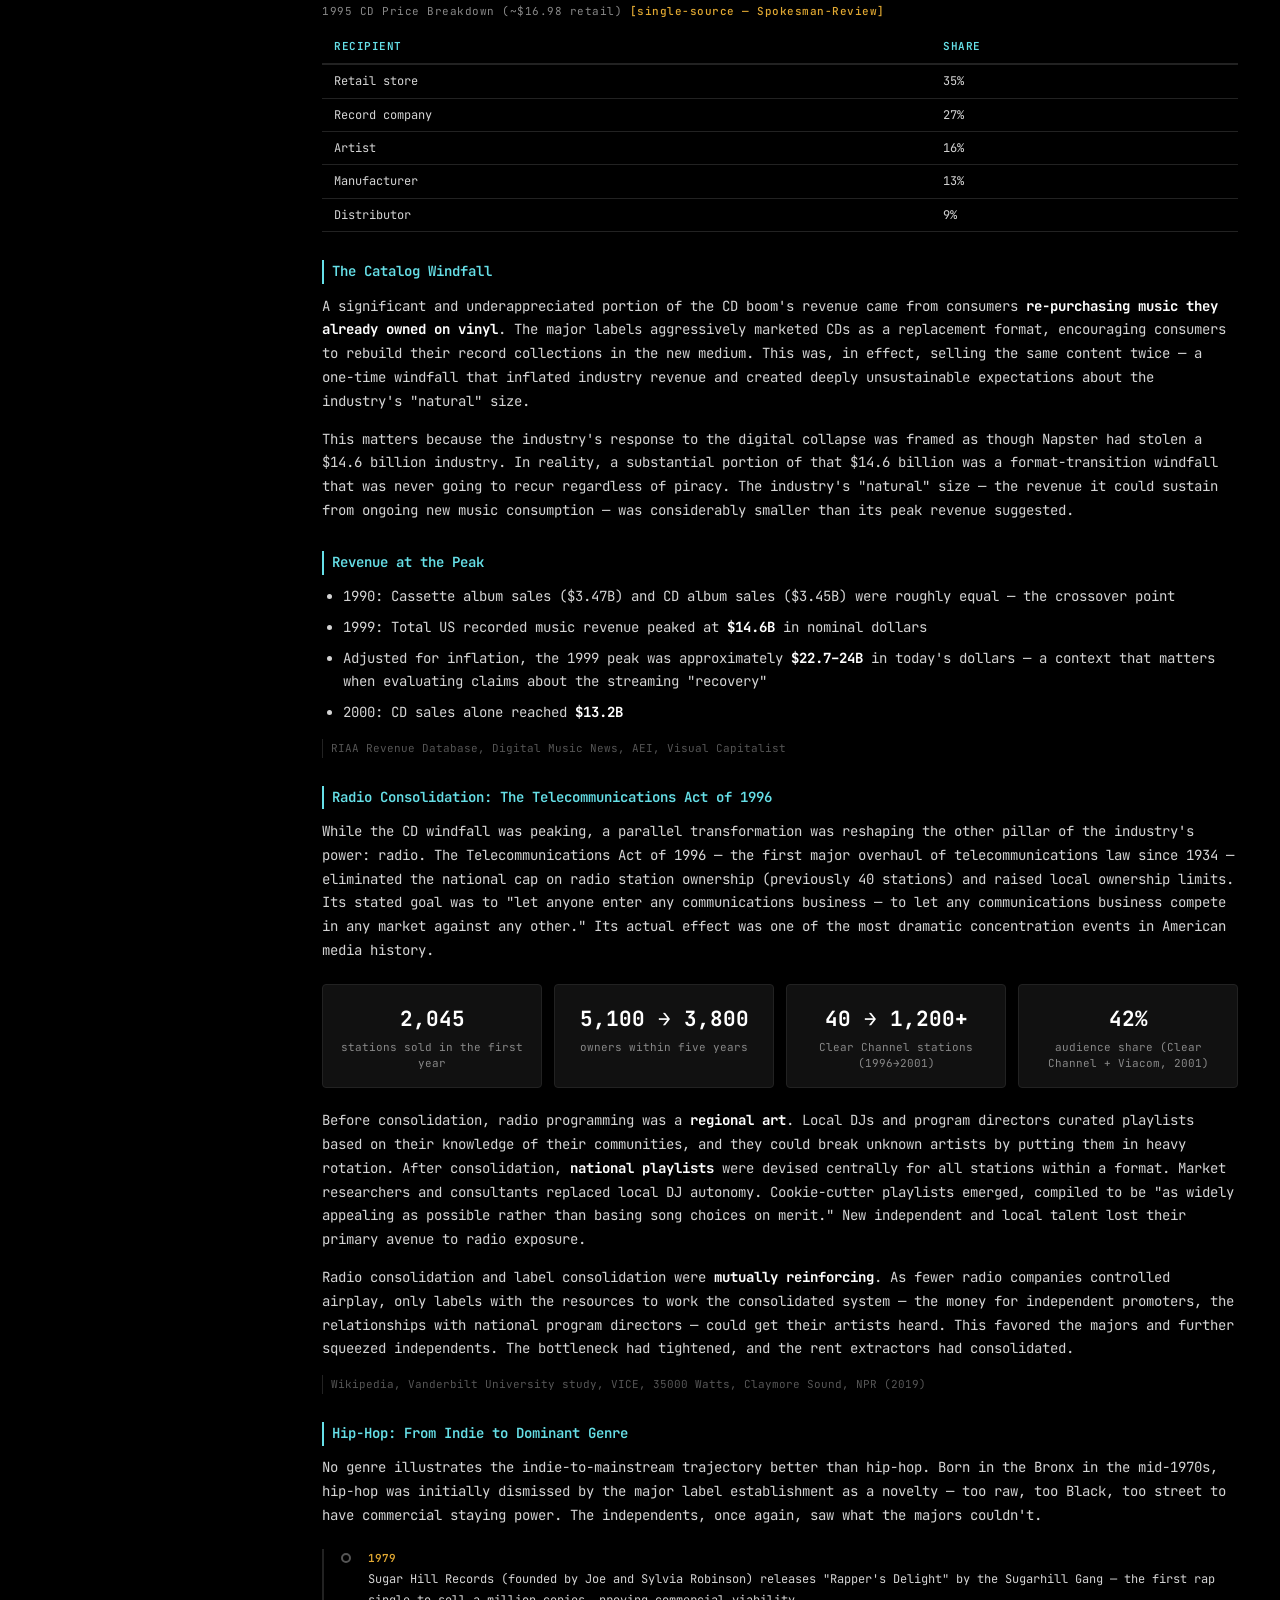
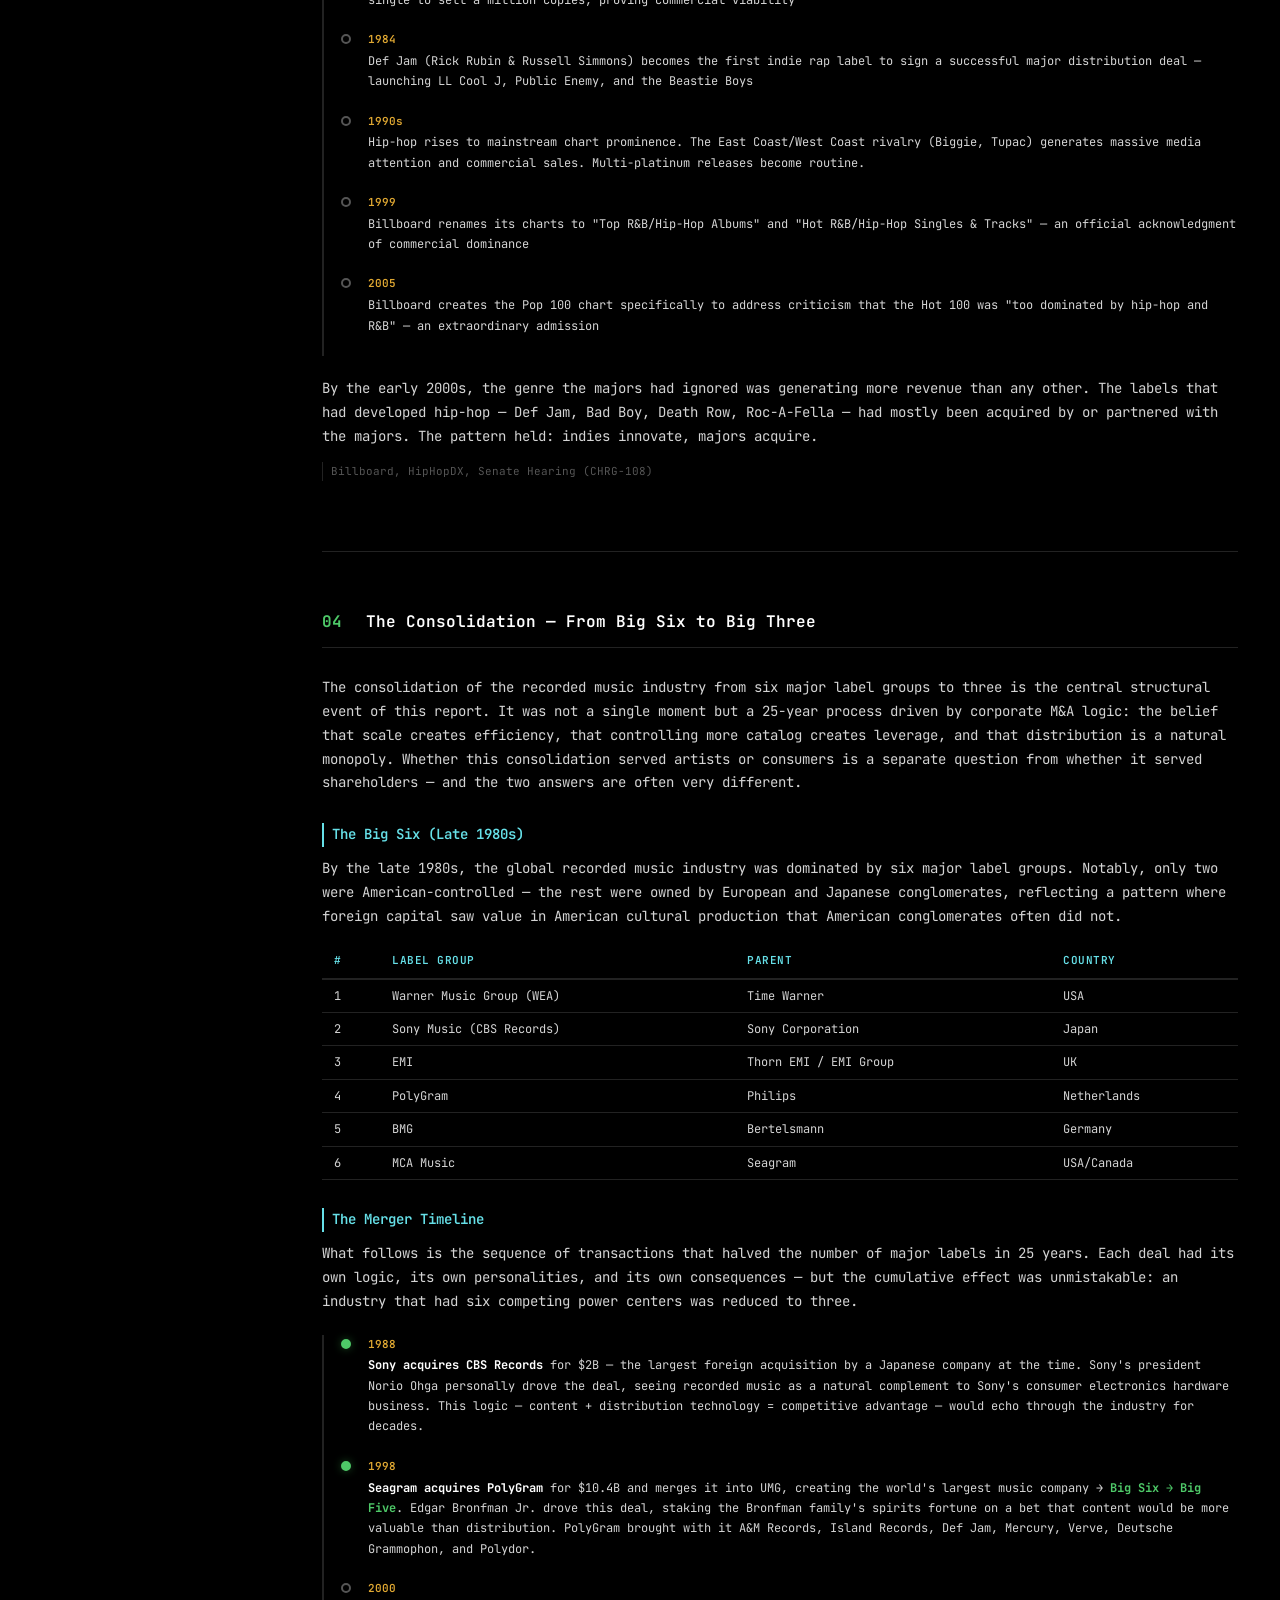
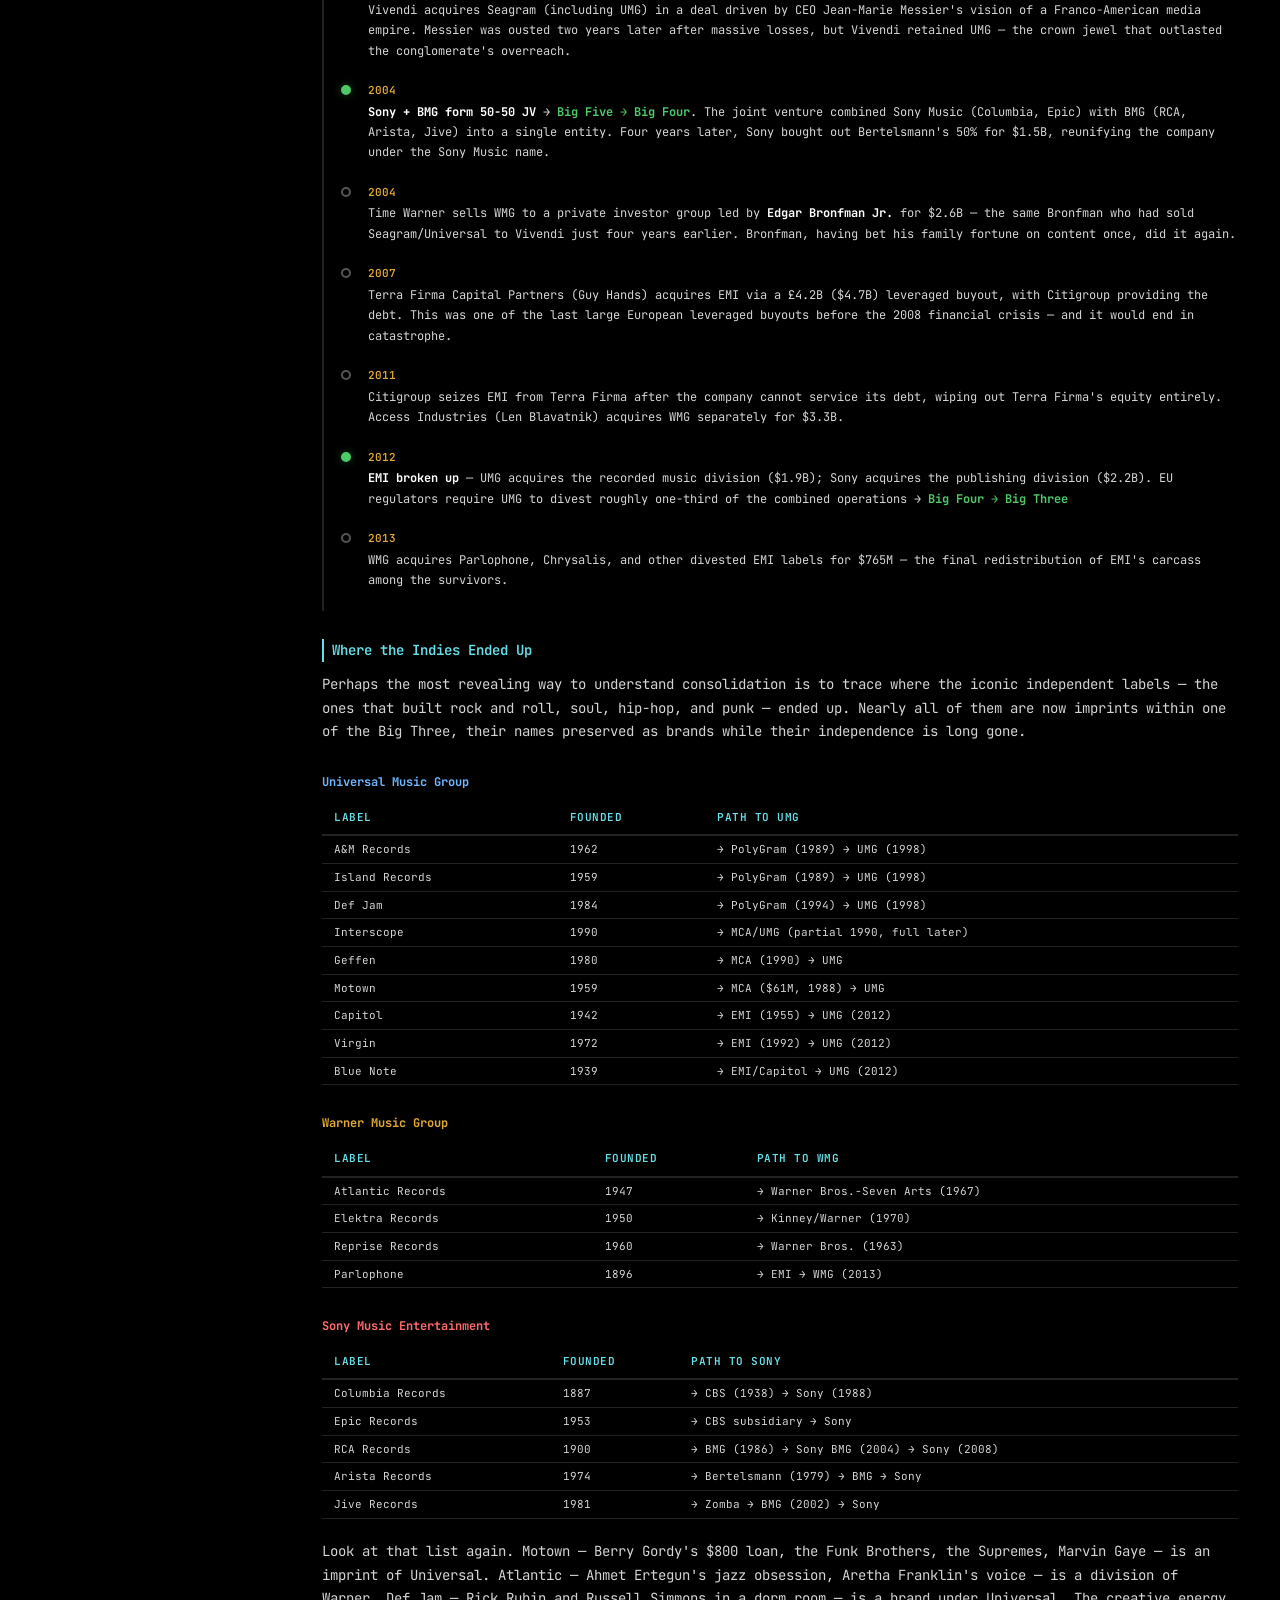
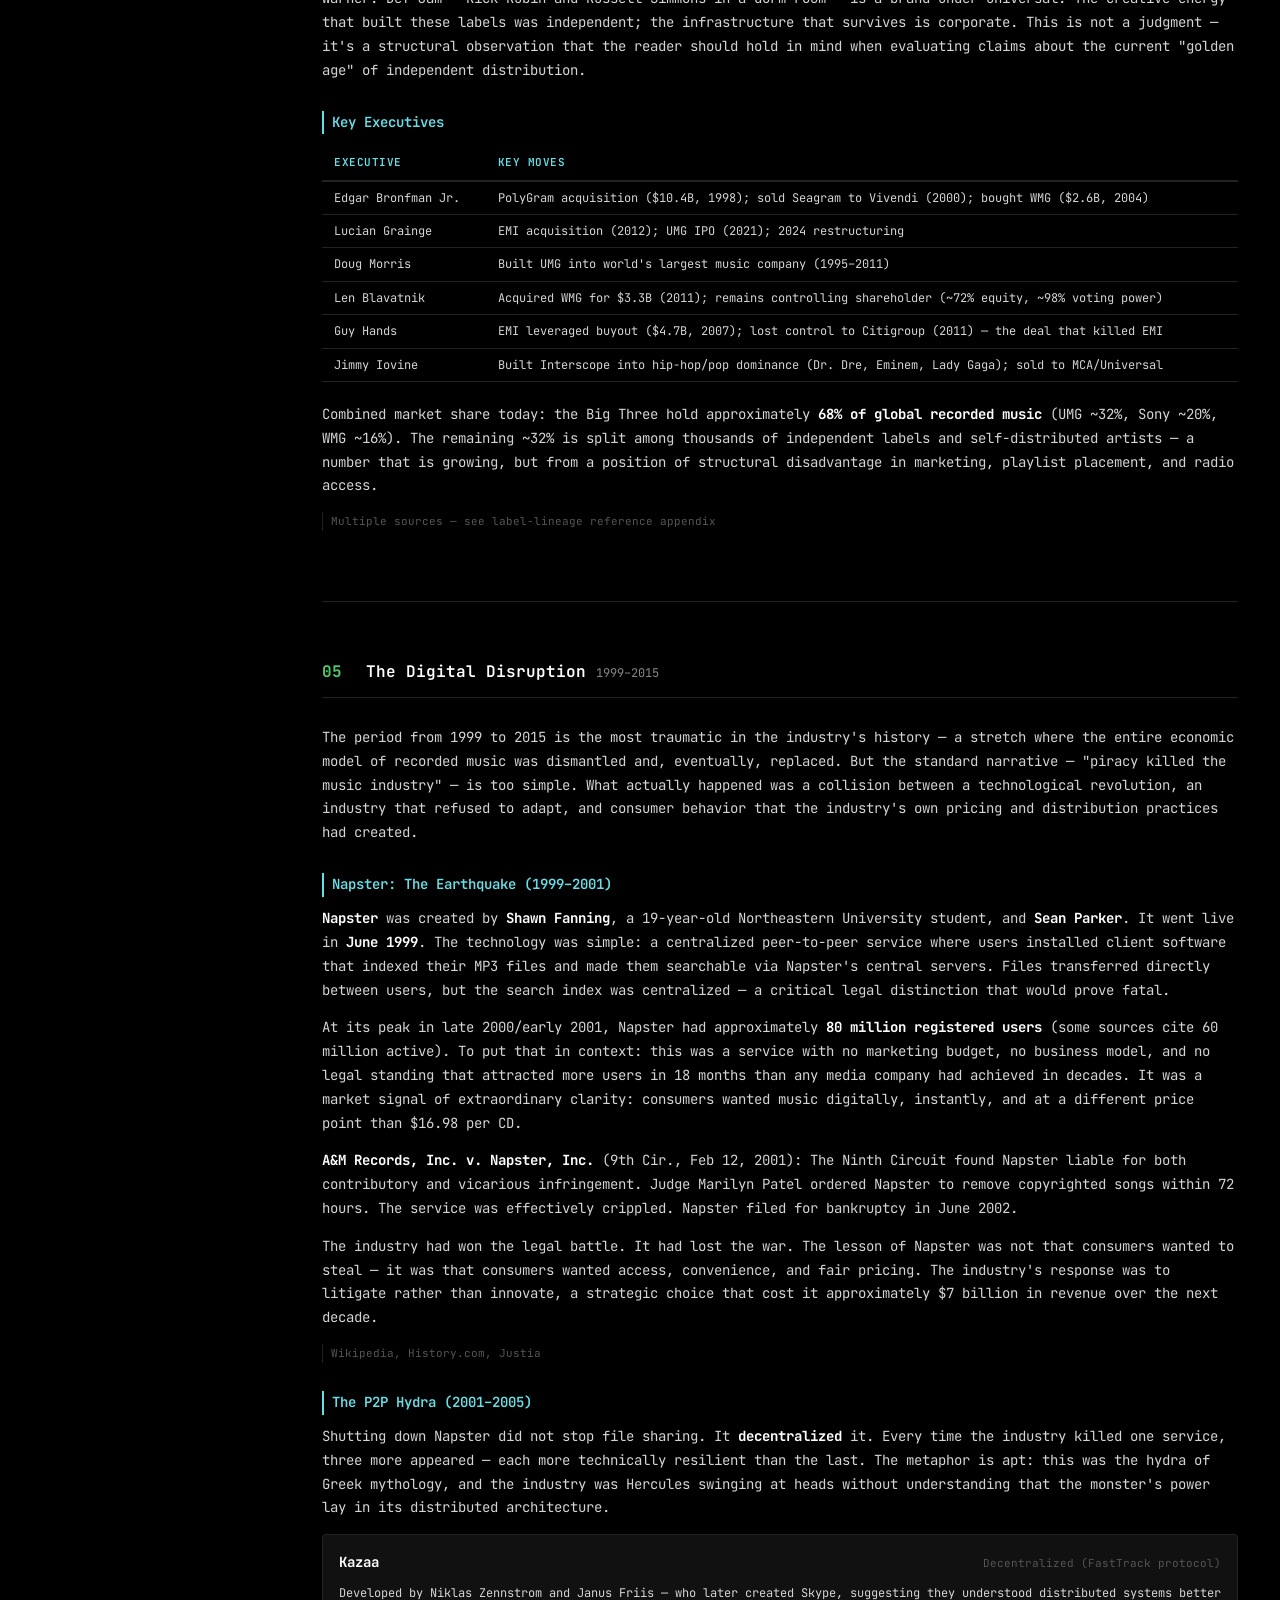
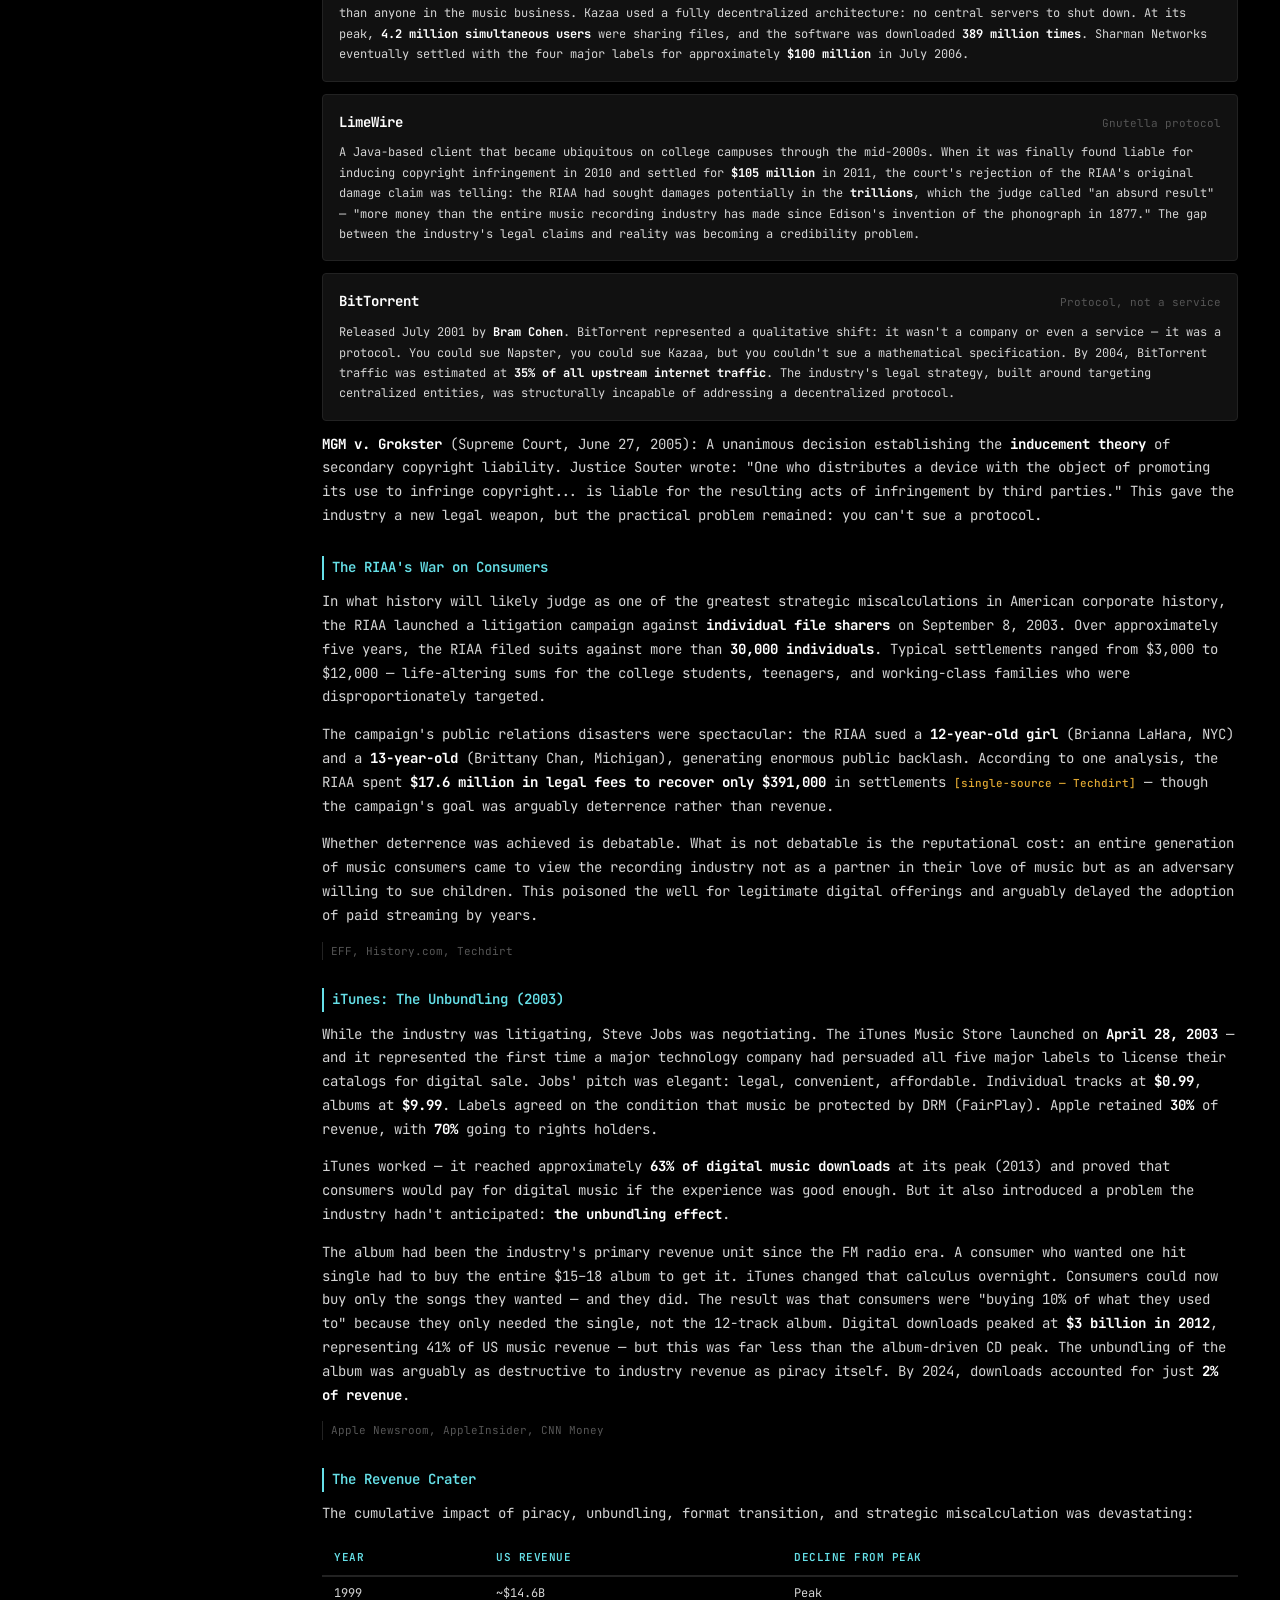
==== commit 0345a24f: "Add Report 7 HTML page, update index and all sidebar navigation - Create report-07.html (The Media E" ====
--- a/docs/report-01.html
+++ b/docs/report-01.html
@@ -37,6 +37,7 @@
             <a href="report-04.html" class="series-link"><span class="toc-marker">04</span> The Sample Economy</a>
             <a href="report-05.html" class="series-link"><span class="toc-marker">05</span> AI, Futures &amp; the Playbook</a>
             <a href="report-06.html" class="series-link"><span class="toc-marker">06</span> The Album Rollout</a>
+            <a href="report-07.html" class="series-link"><span class="toc-marker">07</span> The Media Ecosystem</a>
           </div>
           <div class="toc-group">
             <div class="toc-group-label">/ REPORT</div>
